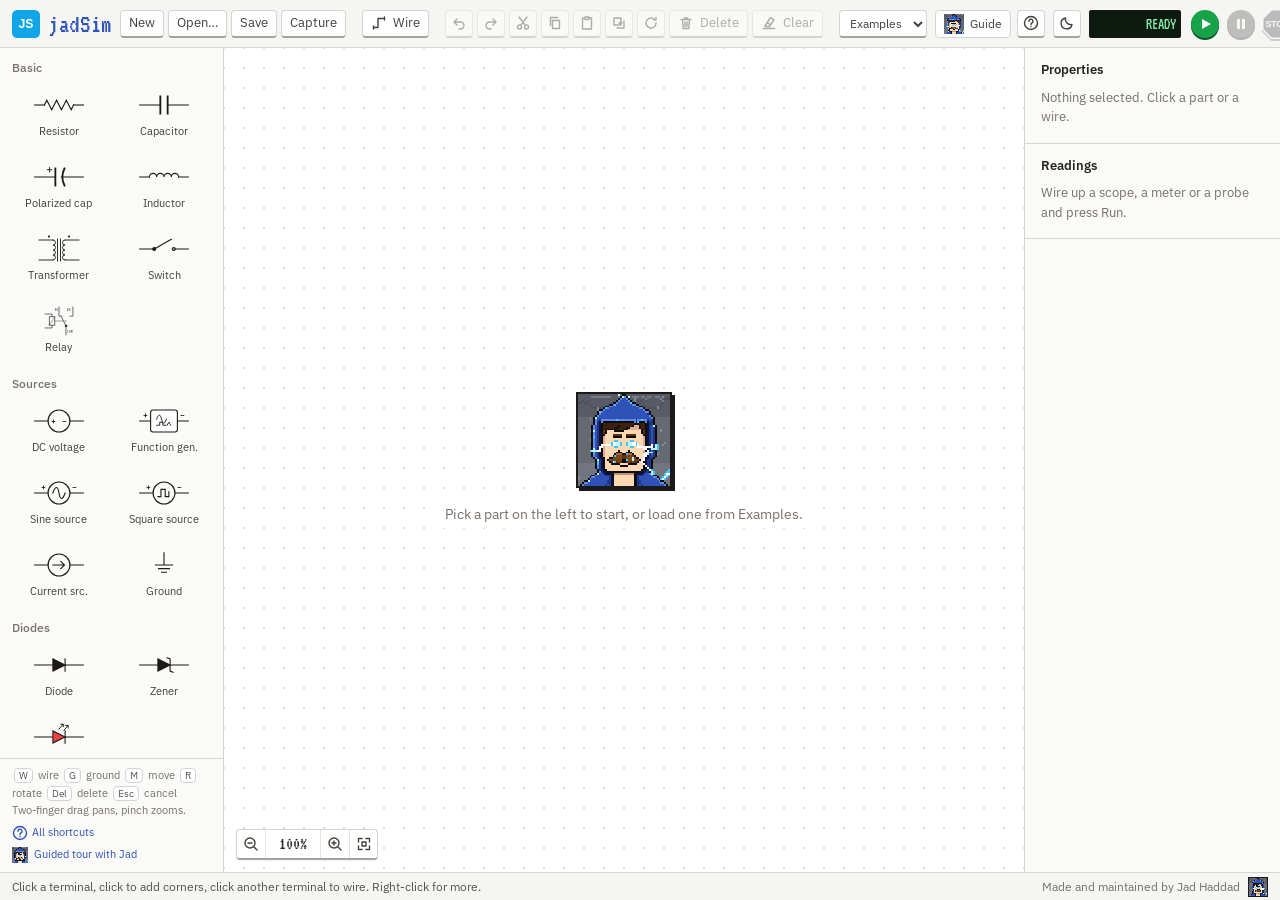
==== jadsim/index.html @ 9170383c "jadSim: guided tour, thumbs-up favicon, mobile splash, scope full screen Co-Authored-By: Claude Opus" ====
<!doctype html>
<html lang="en">
  <head>
    <meta charset="UTF-8" />
    <link rel="icon" type="image/png" href="./favicon.png" />
    <link rel="apple-touch-icon" href="./apple-touch-icon.png" />
    <meta name="viewport" content="width=device-width, initial-scale=1.0" />
    <title>jadSim · made by Jad Haddad</title>
    <meta name="description" content="jadSim: a circuit simulator in the browser, made by Jad Haddad." />
    <meta property="og:type" content="website" />
    <meta property="og:site_name" content="Jad Haddad" />
    <meta property="og:title" content="jadSim · the free online circuit simulator" />
    <meta property="og:description" content="A circuit simulator that runs in your browser, made by Jad Haddad." />
    <meta property="og:url" content="https://www.jad-haddad.com/jadsim/" />
    <meta property="og:image" content="https://www.jad-haddad.com/jadsim/og-image.png?v=1" />
    <meta property="og:image:secure_url" content="https://www.jad-haddad.com/jadsim/og-image.png?v=1" />
    <meta property="og:image:type" content="image/png" />
    <meta property="og:image:width" content="1200" />
    <meta property="og:image:height" content="630" />
    <meta property="og:image:alt" content="jadSim, the free online circuit simulator, made by Jad Haddad" />
    <meta name="twitter:card" content="summary_large_image" />
    <meta name="twitter:title" content="jadSim · the free online circuit simulator" />
    <meta name="twitter:description" content="A circuit simulator that runs in your browser, made by Jad Haddad." />
    <meta name="twitter:image" content="https://www.jad-haddad.com/jadsim/og-image.png?v=1" />
    <script>
      // Apply the saved (or system) theme before the first paint, so dark mode never flashes white.
      try {
        var saved = localStorage.getItem('jadsim-theme');
        var dark = saved ? saved === 'dark' : matchMedia('(prefers-color-scheme: dark)').matches;
        if (dark) document.documentElement.classList.add('dark');
      } catch (e) {}
    </script>
    <script type="module" crossorigin src="./assets/index-CoLLNiUb.js"></script>
    <link rel="stylesheet" crossorigin href="./assets/index-CINN-6KC.css">
  </head>
  <body>
    <div id="root"></div>
  </body>
</html>
---- jadsim/assets/index-CINN-6KC.css ----
@font-face{font-family:IBM Plex Sans;font-style:normal;font-display:swap;font-weight:400;src:url(./ibm-plex-sans-cyrillic-ext-400-normal-g30qAdWV.woff2) format("woff2"),url(./ibm-plex-sans-cyrillic-ext-400-normal-Dsrv2Tcn.woff) format("woff");unicode-range:U+0460-052F,U+1C80-1C8A,U+20B4,U+2DE0-2DFF,U+A640-A69F,U+FE2E-FE2F}@font-face{font-family:IBM Plex Sans;font-style:normal;font-display:swap;font-weight:400;src:url(./ibm-plex-sans-cyrillic-400-normal-DZqxrq2p.woff2) format("woff2"),url(./ibm-plex-sans-cyrillic-400-normal-BTotfTJu.woff) format("woff");unicode-range:U+0301,U+0400-045F,U+0490-0491,U+04B0-04B1,U+2116}@font-face{font-family:IBM Plex Sans;font-style:normal;font-display:swap;font-weight:400;src:url(./ibm-plex-sans-greek-400-normal-_efipK4i.woff2) format("woff2"),url(./ibm-plex-sans-greek-400-normal-D9ESIMu3.woff) format("woff");unicode-range:U+0370-0377,U+037A-037F,U+0384-038A,U+038C,U+038E-03A1,U+03A3-03FF}@font-face{font-family:IBM Plex Sans;font-style:normal;font-display:swap;font-weight:400;src:url(./ibm-plex-sans-vietnamese-400-normal-DG4YqDda.woff2) format("woff2"),url(./ibm-plex-sans-vietnamese-400-normal-fK1oJ5dG.woff) format("woff");unicode-range:U+0102-0103,U+0110-0111,U+0128-0129,U+0168-0169,U+01A0-01A1,U+01AF-01B0,U+0300-0301,U+0303-0304,U+0308-0309,U+0323,U+0329,U+1EA0-1EF9,U+20AB}@font-face{font-family:IBM Plex Sans;font-style:normal;font-display:swap;font-weight:400;src:url(./ibm-plex-sans-latin-ext-400-normal-C5H60-Va.woff2) format("woff2"),url(./ibm-plex-sans-latin-ext-400-normal-RBey6euL.woff) format("woff");unicode-range:U+0100-02BA,U+02BD-02C5,U+02C7-02CC,U+02CE-02D7,U+02DD-02FF,U+0304,U+0308,U+0329,U+1D00-1DBF,U+1E00-1E9F,U+1EF2-1EFF,U+2020,U+20A0-20AB,U+20AD-20C0,U+2113,U+2C60-2C7F,U+A720-A7FF}@font-face{font-family:IBM Plex Sans;font-style:normal;font-display:swap;font-weight:400;src:url(./ibm-plex-sans-latin-400-normal-CDDApCn2.woff2) format("woff2"),url(./ibm-plex-sans-latin-400-normal-CYLoc0-x.woff) format("woff");unicode-range:U+0000-00FF,U+0131,U+0152-0153,U+02BB-02BC,U+02C6,U+02DA,U+02DC,U+0304,U+0308,U+0329,U+2000-206F,U+20AC,U+2122,U+2191,U+2193,U+2212,U+2215,U+FEFF,U+FFFD}@font-face{font-family:IBM Plex Sans;font-style:normal;font-display:swap;font-weight:500;src:url(./ibm-plex-sans-cyrillic-ext-500-normal-Cs5J6C77.woff2) format("woff2"),url(./ibm-plex-sans-cyrillic-ext-500-normal-DB5PtV2g.woff) format("woff");unicode-range:U+0460-052F,U+1C80-1C8A,U+20B4,U+2DE0-2DFF,U+A640-A69F,U+FE2E-FE2F}@font-face{font-family:IBM Plex Sans;font-style:normal;font-display:swap;font-weight:500;src:url(./ibm-plex-sans-cyrillic-500-normal-CocWQlwt.woff2) format("woff2"),url(./ibm-plex-sans-cyrillic-500-normal-ByOcLdNv.woff) format("woff");unicode-range:U+0301,U+0400-045F,U+0490-0491,U+04B0-04B1,U+2116}@font-face{font-family:IBM Plex Sans;font-style:normal;font-display:swap;font-weight:500;src:url(./ibm-plex-sans-greek-500-normal-JMMifIXV.woff2) format("woff2"),url(./ibm-plex-sans-greek-500-normal-CuWXN6rf.woff) format("woff");unicode-range:U+0370-0377,U+037A-037F,U+0384-038A,U+038C,U+038E-03A1,U+03A3-03FF}@font-face{font-family:IBM Plex Sans;font-style:normal;font-display:swap;font-weight:500;src:url(./ibm-plex-sans-vietnamese-500-normal-e4dixQRQ.woff2) format("woff2"),url(./ibm-plex-sans-vietnamese-500-normal-BEb3_waV.woff) format("woff");unicode-range:U+0102-0103,U+0110-0111,U+0128-0129,U+0168-0169,U+01A0-01A1,U+01AF-01B0,U+0300-0301,U+0303-0304,U+0308-0309,U+0323,U+0329,U+1EA0-1EF9,U+20AB}@font-face{font-family:IBM Plex Sans;font-style:normal;font-display:swap;font-weight:500;src:url(./ibm-plex-sans-latin-ext-500-normal-DakdToA3.woff2) format("woff2"),url(./ibm-plex-sans-latin-ext-500-normal-D0aIdm-b.woff) format("woff");unicode-range:U+0100-02BA,U+02BD-02C5,U+02C7-02CC,U+02CE-02D7,U+02DD-02FF,U+0304,U+0308,U+0329,U+1D00-1DBF,U+1E00-1E9F,U+1EF2-1EFF,U+2020,U+20A0-20AB,U+20AD-20C0,U+2113,U+2C60-2C7F,U+A720-A7FF}@font-face{font-family:IBM Plex Sans;font-style:normal;font-display:swap;font-weight:500;src:url(./ibm-plex-sans-latin-500-normal-6ng42L7E.woff2) format("woff2"),url(./ibm-plex-sans-latin-500-normal-BgVn5rGT.woff) format("woff");unicode-range:U+0000-00FF,U+0131,U+0152-0153,U+02BB-02BC,U+02C6,U+02DA,U+02DC,U+0304,U+0308,U+0329,U+2000-206F,U+20AC,U+2122,U+2191,U+2193,U+2212,U+2215,U+FEFF,U+FFFD}@font-face{font-family:IBM Plex Sans;font-style:normal;font-display:swap;font-weight:600;src:url(./ibm-plex-sans-cyrillic-ext-600-normal-DUMzJB7m.woff2) format("woff2"),url(./ibm-plex-sans-cyrillic-ext-600-normal-Bz0x94Yp.woff) format("woff");unicode-range:U+0460-052F,U+1C80-1C8A,U+20B4,U+2DE0-2DFF,U+A640-A69F,U+FE2E-FE2F}@font-face{font-family:IBM Plex Sans;font-style:normal;font-display:swap;font-weight:600;src:url(./ibm-plex-sans-cyrillic-600-normal-71GNu3SW.woff2) format("woff2"),url(./ibm-plex-sans-cyrillic-600-normal-BGq0mW3O.woff) format("woff");unicode-range:U+0301,U+0400-045F,U+0490-0491,U+04B0-04B1,U+2116}@font-face{font-family:IBM Plex Sans;font-style:normal;font-display:swap;font-weight:600;src:url(./ibm-plex-sans-greek-600-normal-DzTrcv_p.woff2) format("woff2"),url(./ibm-plex-sans-greek-600-normal-D-CqTdkO.woff) format("woff");unicode-range:U+0370-0377,U+037A-037F,U+0384-038A,U+038C,U+038E-03A1,U+03A3-03FF}@font-face{font-family:IBM Plex Sans;font-style:normal;font-display:swap;font-weight:600;src:url(./ibm-plex-sans-vietnamese-600-normal-DpPYBSTl.woff2) format("woff2"),url(./ibm-plex-sans-vietnamese-600-normal-DgdngZtN.woff) format("woff");unicode-range:U+0102-0103,U+0110-0111,U+0128-0129,U+0168-0169,U+01A0-01A1,U+01AF-01B0,U+0300-0301,U+0303-0304,U+0308-0309,U+0323,U+0329,U+1EA0-1EF9,U+20AB}@font-face{font-family:IBM Plex Sans;font-style:normal;font-display:swap;font-weight:600;src:url(./ibm-plex-sans-latin-ext-600-normal-DOrvGEcy.woff2) format("woff2"),url(./ibm-plex-sans-latin-ext-600-normal-DIrixKbi.woff) format("woff");unicode-range:U+0100-02BA,U+02BD-02C5,U+02C7-02CC,U+02CE-02D7,U+02DD-02FF,U+0304,U+0308,U+0329,U+1D00-1DBF,U+1E00-1E9F,U+1EF2-1EFF,U+2020,U+20A0-20AB,U+20AD-20C0,U+2113,U+2C60-2C7F,U+A720-A7FF}@font-face{font-family:IBM Plex Sans;font-style:normal;font-display:swap;font-weight:600;src:url(./ibm-plex-sans-latin-600-normal-CuJfVYMP.woff2) format("woff2"),url(./ibm-plex-sans-latin-600-normal-Cu4Hd6ag.woff) format("woff");unicode-range:U+0000-00FF,U+0131,U+0152-0153,U+02BB-02BC,U+02C6,U+02DA,U+02DC,U+0304,U+0308,U+0329,U+2000-206F,U+20AC,U+2122,U+2191,U+2193,U+2212,U+2215,U+FEFF,U+FFFD}@font-face{font-family:Share Tech Mono;font-style:normal;font-display:swap;font-weight:400;src:url(./share-tech-mono-latin-400-normal-CCqdbj5z.woff2) format("woff2"),url(./share-tech-mono-latin-400-normal-15MgdvEM.woff) format("woff");unicode-range:U+0000-00FF,U+0131,U+0152-0153,U+02BB-02BC,U+02C6,U+02DA,U+02DC,U+0304,U+0308,U+0329,U+2000-206F,U+20AC,U+2122,U+2191,U+2193,U+2212,U+2215,U+FEFF,U+FFFD}@font-face{font-family:VT323;font-style:normal;font-display:swap;font-weight:400;src:url(./vt323-vietnamese-400-normal-D0VnvwZ9.woff2) format("woff2"),url(./vt323-vietnamese-400-normal-D_5Q7Vcv.woff) format("woff");unicode-range:U+0102-0103,U+0110-0111,U+0128-0129,U+0168-0169,U+01A0-01A1,U+01AF-01B0,U+0300-0301,U+0303-0304,U+0308-0309,U+0323,U+0329,U+1EA0-1EF9,U+20AB}@font-face{font-family:VT323;font-style:normal;font-display:swap;font-weight:400;src:url(./vt323-latin-ext-400-normal-iUdYUaX4.woff2) format("woff2"),url(./vt323-latin-ext-400-normal-DqOq58ri.woff) format("woff");unicode-range:U+0100-02BA,U+02BD-02C5,U+02C7-02CC,U+02CE-02D7,U+02DD-02FF,U+0304,U+0308,U+0329,U+1D00-1DBF,U+1E00-1E9F,U+1EF2-1EFF,U+2020,U+20A0-20AB,U+20AD-20C0,U+2113,U+2C60-2C7F,U+A720-A7FF}@font-face{font-family:VT323;font-style:normal;font-display:swap;font-weight:400;src:url(./vt323-latin-400-normal-wDgJuOC9.woff2) format("woff2"),url(./vt323-latin-400-normal-Dqn9ZSPj.woff) format("woff");unicode-range:U+0000-00FF,U+0131,U+0152-0153,U+02BB-02BC,U+02C6,U+02DA,U+02DC,U+0304,U+0308,U+0329,U+2000-206F,U+20AC,U+2122,U+2191,U+2193,U+2212,U+2215,U+FEFF,U+FFFD}@font-face{font-family:"Press Start 2P";font-style:normal;font-display:swap;font-weight:400;src:url(./press-start-2p-latin-400-normal-_wFEWmAB.woff2) format("woff2"),url(./press-start-2p-latin-400-normal-KLytu4cr.woff) format("woff")}*,:before,:after{--tw-border-spacing-x: 0;--tw-border-spacing-y: 0;--tw-translate-x: 0;--tw-translate-y: 0;--tw-rotate: 0;--tw-skew-x: 0;--tw-skew-y: 0;--tw-scale-x: 1;--tw-scale-y: 1;--tw-pan-x: ;--tw-pan-y: ;--tw-pinch-zoom: ;--tw-scroll-snap-strictness: proximity;--tw-gradient-from-position: ;--tw-gradient-via-position: ;--tw-gradient-to-position: ;--tw-ordinal: ;--tw-slashed-zero: ;--tw-numeric-figure: ;--tw-numeric-spacing: ;--tw-numeric-fraction: ;--tw-ring-inset: ;--tw-ring-offset-width: 0px;--tw-ring-offset-color: #fff;--tw-ring-color: rgb(59 130 246 / .5);--tw-ring-offset-shadow: 0 0 #0000;--tw-ring-shadow: 0 0 #0000;--tw-shadow: 0 0 #0000;--tw-shadow-colored: 0 0 #0000;--tw-blur: ;--tw-brightness: ;--tw-contrast: ;--tw-grayscale: ;--tw-hue-rotate: ;--tw-invert: ;--tw-saturate: ;--tw-sepia: ;--tw-drop-shadow: ;--tw-backdrop-blur: ;--tw-backdrop-brightness: ;--tw-backdrop-contrast: ;--tw-backdrop-grayscale: ;--tw-backdrop-hue-rotate: ;--tw-backdrop-invert: ;--tw-backdrop-opacity: ;--tw-backdrop-saturate: ;--tw-backdrop-sepia: ;--tw-contain-size: ;--tw-contain-layout: ;--tw-contain-paint: ;--tw-contain-style: }::backdrop{--tw-border-spacing-x: 0;--tw-border-spacing-y: 0;--tw-translate-x: 0;--tw-translate-y: 0;--tw-rotate: 0;--tw-skew-x: 0;--tw-skew-y: 0;--tw-scale-x: 1;--tw-scale-y: 1;--tw-pan-x: ;--tw-pan-y: ;--tw-pinch-zoom: ;--tw-scroll-snap-strictness: proximity;--tw-gradient-from-position: ;--tw-gradient-via-position: ;--tw-gradient-to-position: ;--tw-ordinal: ;--tw-slashed-zero: ;--tw-numeric-figure: ;--tw-numeric-spacing: ;--tw-numeric-fraction: ;--tw-ring-inset: ;--tw-ring-offset-width: 0px;--tw-ring-offset-color: #fff;--tw-ring-color: rgb(59 130 246 / .5);--tw-ring-offset-shadow: 0 0 #0000;--tw-ring-shadow: 0 0 #0000;--tw-shadow: 0 0 #0000;--tw-shadow-colored: 0 0 #0000;--tw-blur: ;--tw-brightness: ;--tw-contrast: ;--tw-grayscale: ;--tw-hue-rotate: ;--tw-invert: ;--tw-saturate: ;--tw-sepia: ;--tw-drop-shadow: ;--tw-backdrop-blur: ;--tw-backdrop-brightness: ;--tw-backdrop-contrast: ;--tw-backdrop-grayscale: ;--tw-backdrop-hue-rotate: ;--tw-backdrop-invert: ;--tw-backdrop-opacity: ;--tw-backdrop-saturate: ;--tw-backdrop-sepia: ;--tw-contain-size: ;--tw-contain-layout: ;--tw-contain-paint: ;--tw-contain-style: }*,:before,:after{box-sizing:border-box;border-width:0;border-style:solid;border-color:#e5e7eb}:before,:after{--tw-content: ""}html,:host{line-height:1.5;-webkit-text-size-adjust:100%;-moz-tab-size:4;-o-tab-size:4;tab-size:4;font-family:IBM Plex Sans,ui-sans-serif,system-ui,sans-serif;font-feature-settings:normal;font-variation-settings:normal;-webkit-tap-highlight-color:transparent}body{margin:0;line-height:inherit}hr{height:0;color:inherit;border-top-width:1px}abbr:where([title]){-webkit-text-decoration:underline dotted;text-decoration:underline dotted}h1,h2,h3,h4,h5,h6{font-size:inherit;font-weight:inherit}a{color:inherit;text-decoration:inherit}b,strong{font-weight:bolder}code,kbd,samp,pre{font-family:Share Tech Mono,ui-monospace,SFMono-Regular,Menlo,monospace;font-feature-settings:normal;font-variation-settings:normal;font-size:1em}small{font-size:80%}sub,sup{font-size:75%;line-height:0;position:relative;vertical-align:baseline}sub{bottom:-.25em}sup{top:-.5em}table{text-indent:0;border-color:inherit;border-collapse:collapse}button,input,optgroup,select,textarea{font-family:inherit;font-feature-settings:inherit;font-variation-settings:inherit;font-size:100%;font-weight:inherit;line-height:inherit;letter-spacing:inherit;color:inherit;margin:0;padding:0}button,select{text-transform:none}button,input:where([type=button]),input:where([type=reset]),input:where([type=submit]){-webkit-appearance:button;background-color:transparent;background-image:none}:-moz-focusring{outline:auto}:-moz-ui-invalid{box-shadow:none}progress{vertical-align:baseline}::-webkit-inner-spin-button,::-webkit-outer-spin-button{height:auto}[type=search]{-webkit-appearance:textfield;outline-offset:-2px}::-webkit-search-decoration{-webkit-appearance:none}::-webkit-file-upload-button{-webkit-appearance:button;font:inherit}summary{display:list-item}blockquote,dl,dd,h1,h2,h3,h4,h5,h6,hr,figure,p,pre{margin:0}fieldset{margin:0;padding:0}legend{padding:0}ol,ul,menu{list-style:none;margin:0;padding:0}dialog{padding:0}textarea{resize:vertical}input::-moz-placeholder,textarea::-moz-placeholder{opacity:1;color:#9ca3af}input::placeholder,textarea::placeholder{opacity:1;color:#9ca3af}button,[role=button]{cursor:pointer}:disabled{cursor:default}img,svg,video,canvas,audio,iframe,embed,object{display:block;vertical-align:middle}img,video{max-width:100%;height:auto}[hidden]:where(:not([hidden=until-found])){display:none}.pointer-events-none{pointer-events:none}.pointer-events-auto{pointer-events:auto}.visible{visibility:visible}.fixed{position:fixed}.absolute{position:absolute}.relative{position:relative}.inset-0{top:0;right:0;bottom:0;left:0}.inset-\[-4\%\]{top:-4%;right:-4%;bottom:-4%;left:-4%}.-bottom-6{bottom:-1.5rem}.-right-6{right:-1.5rem}.bottom-3{bottom:.75rem}.left-1\/2{left:50%}.left-3{left:.75rem}.top-3{top:.75rem}.z-10{z-index:10}.z-20{z-index:20}.z-30{z-index:30}.z-40{z-index:40}.z-50{z-index:50}.z-\[60\]{z-index:60}.-mx-6{margin-left:-1.5rem;margin-right:-1.5rem}.mx-0\.5{margin-left:.125rem;margin-right:.125rem}.mx-auto{margin-left:auto;margin-right:auto}.my-1{margin-top:.25rem;margin-bottom:.25rem}.mb-1{margin-bottom:.25rem}.mb-2{margin-bottom:.5rem}.mb-3{margin-bottom:.75rem}.ml-0\.5{margin-left:.125rem}.ml-auto{margin-left:auto}.mr-1{margin-right:.25rem}.mr-1\.5{margin-right:.375rem}.mr-6{margin-right:1.5rem}.mt-1{margin-top:.25rem}.mt-10{margin-top:2.5rem}.mt-2{margin-top:.5rem}.mt-3{margin-top:.75rem}.mt-4{margin-top:1rem}.mt-5{margin-top:1.25rem}.mt-6{margin-top:1.5rem}.mt-8{margin-top:2rem}.mt-auto{margin-top:auto}.block{display:block}.inline-block{display:inline-block}.flex{display:flex}.\!table{display:table!important}.table{display:table}.grid{display:grid}.\!contents{display:contents!important}.contents{display:contents}.hidden{display:none}.h-1{height:.25rem}.h-10{height:2.5rem}.h-12{height:3rem}.h-14{height:3.5rem}.h-2{height:.5rem}.h-24{height:6rem}.h-28{height:7rem}.h-3{height:.75rem}.h-4{height:1rem}.h-40{height:10rem}.h-48{height:12rem}.h-5{height:1.25rem}.h-6{height:1.5rem}.h-7{height:1.75rem}.h-8{height:2rem}.h-\[108\%\]{height:108%}.h-\[150px\]{height:150px}.h-\[68px\]{height:68px}.h-\[clamp\(3rem\,15vw\,76px\)\]{height:clamp(3rem,15vw,76px)}.h-full{height:100%}.h-screen{height:100vh}.max-h-full{max-height:100%}.min-h-0{min-height:0px}.w-10{width:2.5rem}.w-14{width:3.5rem}.w-16{width:4rem}.w-2{width:.5rem}.w-20{width:5rem}.w-24{width:6rem}.w-28{width:7rem}.w-3{width:.75rem}.w-36{width:9rem}.w-4{width:1rem}.w-40{width:10rem}.w-48{width:12rem}.w-5{width:1.25rem}.w-56{width:14rem}.w-64{width:16rem}.w-7{width:1.75rem}.w-72{width:18rem}.w-8{width:2rem}.w-\[108\%\]{width:108%}.w-\[21rem\]{width:21rem}.w-\[240px\]{width:240px}.w-\[88px\]{width:88px}.w-\[92px\]{width:92px}.w-\[clamp\(3rem\,15vw\,76px\)\]{width:clamp(3rem,15vw,76px)}.w-full{width:100%}.w-px{width:1px}.min-w-0{min-width:0px}.min-w-\[184px\]{min-width:184px}.max-w-2xl{max-width:42rem}.max-w-\[34rem\]{max-width:34rem}.max-w-lg{max-width:32rem}.max-w-xs{max-width:20rem}.flex-1{flex:1 1 0%}.shrink-0{flex-shrink:0}.-translate-x-1\/2{--tw-translate-x: -50%;transform:translate(var(--tw-translate-x),var(--tw-translate-y)) rotate(var(--tw-rotate)) skew(var(--tw-skew-x)) skewY(var(--tw-skew-y)) scaleX(var(--tw-scale-x)) scaleY(var(--tw-scale-y))}.transform{transform:translate(var(--tw-translate-x),var(--tw-translate-y)) rotate(var(--tw-rotate)) skew(var(--tw-skew-x)) skewY(var(--tw-skew-y)) scaleX(var(--tw-scale-x)) scaleY(var(--tw-scale-y))}.cursor-copy{cursor:copy}.cursor-crosshair{cursor:crosshair}.cursor-default{cursor:default}.cursor-grab{cursor:grab}.cursor-grabbing{cursor:grabbing}.cursor-move{cursor:move}.cursor-pointer{cursor:pointer}.touch-none{touch-action:none}.select-none{-webkit-user-select:none;-moz-user-select:none;user-select:none}.resize{resize:both}.grid-cols-2{grid-template-columns:repeat(2,minmax(0,1fr))}.flex-col{flex-direction:column}.flex-wrap{flex-wrap:wrap}.items-start{align-items:flex-start}.items-center{align-items:center}.items-baseline{align-items:baseline}.items-stretch{align-items:stretch}.justify-end{justify-content:flex-end}.justify-center{justify-content:center}.justify-between{justify-content:space-between}.gap-1{gap:.25rem}.gap-1\.5{gap:.375rem}.gap-2{gap:.5rem}.gap-3{gap:.75rem}.gap-5{gap:1.25rem}.gap-6{gap:1.5rem}.gap-x-2{-moz-column-gap:.5rem;column-gap:.5rem}.gap-x-3{-moz-column-gap:.75rem;column-gap:.75rem}.gap-x-4{-moz-column-gap:1rem;column-gap:1rem}.gap-x-6{-moz-column-gap:1.5rem;column-gap:1.5rem}.gap-y-1{row-gap:.25rem}.gap-y-2{row-gap:.5rem}.gap-y-4{row-gap:1rem}.space-y-0\.5>:not([hidden])~:not([hidden]){--tw-space-y-reverse: 0;margin-top:calc(.125rem * calc(1 - var(--tw-space-y-reverse)));margin-bottom:calc(.125rem * var(--tw-space-y-reverse))}.space-y-1>:not([hidden])~:not([hidden]){--tw-space-y-reverse: 0;margin-top:calc(.25rem * calc(1 - var(--tw-space-y-reverse)));margin-bottom:calc(.25rem * var(--tw-space-y-reverse))}.space-y-1\.5>:not([hidden])~:not([hidden]){--tw-space-y-reverse: 0;margin-top:calc(.375rem * calc(1 - var(--tw-space-y-reverse)));margin-bottom:calc(.375rem * var(--tw-space-y-reverse))}.space-y-3>:not([hidden])~:not([hidden]){--tw-space-y-reverse: 0;margin-top:calc(.75rem * calc(1 - var(--tw-space-y-reverse)));margin-bottom:calc(.75rem * var(--tw-space-y-reverse))}.overflow-auto{overflow:auto}.overflow-hidden{overflow:hidden}.overflow-visible{overflow:visible}.overflow-y-auto{overflow-y:auto}.truncate{overflow:hidden;text-overflow:ellipsis;white-space:nowrap}.whitespace-nowrap{white-space:nowrap}.rounded{border-radius:.25rem}.rounded-2xl{border-radius:1rem}.rounded-full{border-radius:9999px}.rounded-lg{border-radius:.5rem}.rounded-sm{border-radius:.125rem}.rounded-xl{border-radius:.75rem}.rounded-t-lg{border-top-left-radius:.5rem;border-top-right-radius:.5rem}.border{border-width:1px}.border-2{border-width:2px}.border-4{border-width:4px}.border-x{border-left-width:1px;border-right-width:1px}.border-b{border-bottom-width:1px}.border-b-\[2px\]{border-bottom-width:2px}.border-l{border-left-width:1px}.border-r{border-right-width:1px}.border-r-4{border-right-width:4px}.border-t{border-top-width:1px}.\!border-hood{--tw-border-opacity: 1 !important;border-color:rgb(47 82 184 / var(--tw-border-opacity, 1))!important}.border-\[\#0b1022\]{--tw-border-opacity: 1;border-color:rgb(11 16 34 / var(--tw-border-opacity, 1))}.border-black{--tw-border-opacity: 1;border-color:rgb(0 0 0 / var(--tw-border-opacity, 1))}.border-emerald-500{--tw-border-opacity: 1;border-color:rgb(16 185 129 / var(--tw-border-opacity, 1))}.border-hood{--tw-border-opacity: 1;border-color:rgb(47 82 184 / var(--tw-border-opacity, 1))}.border-red-200{--tw-border-opacity: 1;border-color:rgb(254 202 202 / var(--tw-border-opacity, 1))}.border-red-300{--tw-border-opacity: 1;border-color:rgb(252 165 165 / var(--tw-border-opacity, 1))}.border-red-400{--tw-border-opacity: 1;border-color:rgb(248 113 113 / var(--tw-border-opacity, 1))}.border-sky-900{--tw-border-opacity: 1;border-color:rgb(12 74 110 / var(--tw-border-opacity, 1))}.border-stone-200{--tw-border-opacity: 1;border-color:rgb(231 229 228 / var(--tw-border-opacity, 1))}.border-stone-300{--tw-border-opacity: 1;border-color:rgb(214 211 209 / var(--tw-border-opacity, 1))}.border-stone-600{--tw-border-opacity: 1;border-color:rgb(87 83 78 / var(--tw-border-opacity, 1))}.border-stone-700{--tw-border-opacity: 1;border-color:rgb(68 64 60 / var(--tw-border-opacity, 1))}.border-stone-900{--tw-border-opacity: 1;border-color:rgb(28 25 23 / var(--tw-border-opacity, 1))}.border-transparent{border-color:transparent}.border-yellow-300{--tw-border-opacity: 1;border-color:rgb(253 224 71 / var(--tw-border-opacity, 1))}.border-b-red-400{--tw-border-opacity: 1;border-bottom-color:rgb(248 113 113 / var(--tw-border-opacity, 1))}.border-b-stone-400{--tw-border-opacity: 1;border-bottom-color:rgb(168 162 158 / var(--tw-border-opacity, 1))}.\!bg-hood{--tw-bg-opacity: 1 !important;background-color:rgb(47 82 184 / var(--tw-bg-opacity, 1))!important}.bg-\[\#060914\]{--tw-bg-opacity: 1;background-color:rgb(6 9 20 / var(--tw-bg-opacity, 1))}.bg-\[\#0b1022\]{--tw-bg-opacity: 1;background-color:rgb(11 16 34 / var(--tw-bg-opacity, 1))}.bg-\[\#0b1510\]{--tw-bg-opacity: 1;background-color:rgb(11 21 16 / var(--tw-bg-opacity, 1))}.bg-\[\#0d1a10\]{--tw-bg-opacity: 1;background-color:rgb(13 26 16 / var(--tw-bg-opacity, 1))}.bg-\[\#c9d6b4\]{--tw-bg-opacity: 1;background-color:rgb(201 214 180 / var(--tw-bg-opacity, 1))}.bg-\[\#fdfbf6\]{--tw-bg-opacity: 1;background-color:rgb(253 251 246 / var(--tw-bg-opacity, 1))}.bg-amber-500{--tw-bg-opacity: 1;background-color:rgb(245 158 11 / var(--tw-bg-opacity, 1))}.bg-black\/30{background-color:#0000004d}.bg-emerald-600\/20{background-color:#05966933}.bg-green-600{--tw-bg-opacity: 1;background-color:rgb(22 163 74 / var(--tw-bg-opacity, 1))}.bg-hood-light{--tw-bg-opacity: 1;background-color:rgb(238 242 252 / var(--tw-bg-opacity, 1))}.bg-red-50{--tw-bg-opacity: 1;background-color:rgb(254 242 242 / var(--tw-bg-opacity, 1))}.bg-red-500{--tw-bg-opacity: 1;background-color:rgb(239 68 68 / var(--tw-bg-opacity, 1))}.bg-red-500\/20{background-color:#ef444433}.bg-sky-400{--tw-bg-opacity: 1;background-color:rgb(56 189 248 / var(--tw-bg-opacity, 1))}.bg-sky-600{--tw-bg-opacity: 1;background-color:rgb(2 132 199 / var(--tw-bg-opacity, 1))}.bg-stone-100{--tw-bg-opacity: 1;background-color:rgb(245 245 244 / var(--tw-bg-opacity, 1))}.bg-stone-200{--tw-bg-opacity: 1;background-color:rgb(231 229 228 / var(--tw-bg-opacity, 1))}.bg-stone-300{--tw-bg-opacity: 1;background-color:rgb(214 211 209 / var(--tw-bg-opacity, 1))}.bg-stone-50{--tw-bg-opacity: 1;background-color:rgb(250 250 249 / var(--tw-bg-opacity, 1))}.bg-stone-600{--tw-bg-opacity: 1;background-color:rgb(87 83 78 / var(--tw-bg-opacity, 1))}.bg-stone-700{--tw-bg-opacity: 1;background-color:rgb(68 64 60 / var(--tw-bg-opacity, 1))}.bg-stone-800{--tw-bg-opacity: 1;background-color:rgb(41 37 36 / var(--tw-bg-opacity, 1))}.bg-stone-800\/95{background-color:#292524f2}.bg-stone-900{--tw-bg-opacity: 1;background-color:rgb(28 25 23 / var(--tw-bg-opacity, 1))}.bg-stone-950\/60{background-color:#0c0a0999}.bg-white{--tw-bg-opacity: 1;background-color:rgb(255 255 255 / var(--tw-bg-opacity, 1))}.bg-white\/90{background-color:#ffffffe6}.bg-yellow-300{--tw-bg-opacity: 1;background-color:rgb(253 224 71 / var(--tw-bg-opacity, 1))}.bg-gradient-to-r{background-image:linear-gradient(to right,var(--tw-gradient-stops))}.from-hood{--tw-gradient-from: #2f52b8 var(--tw-gradient-from-position);--tw-gradient-to: rgb(47 82 184 / 0) var(--tw-gradient-to-position);--tw-gradient-stops: var(--tw-gradient-from), var(--tw-gradient-to)}.via-sky-400{--tw-gradient-to: rgb(56 189 248 / 0) var(--tw-gradient-to-position);--tw-gradient-stops: var(--tw-gradient-from), #38bdf8 var(--tw-gradient-via-position), var(--tw-gradient-to)}.to-cyan-200{--tw-gradient-to: #a5f3fc var(--tw-gradient-to-position)}.object-cover{-o-object-fit:cover;object-fit:cover}.p-2{padding:.5rem}.p-3{padding:.75rem}.p-4{padding:1rem}.p-5{padding:1.25rem}.px-0{padding-left:0;padding-right:0}.px-1{padding-left:.25rem;padding-right:.25rem}.px-1\.5{padding-left:.375rem;padding-right:.375rem}.px-2{padding-left:.5rem;padding-right:.5rem}.px-2\.5{padding-left:.625rem;padding-right:.625rem}.px-3{padding-left:.75rem;padding-right:.75rem}.px-4{padding-left:1rem;padding-right:1rem}.px-6{padding-left:1.5rem;padding-right:1.5rem}.px-8{padding-left:2rem;padding-right:2rem}.py-0\.5{padding-top:.125rem;padding-bottom:.125rem}.py-1{padding-top:.25rem;padding-bottom:.25rem}.py-1\.5{padding-top:.375rem;padding-bottom:.375rem}.py-2{padding-top:.5rem;padding-bottom:.5rem}.pb-1{padding-bottom:.25rem}.pb-2{padding-bottom:.5rem}.pb-3{padding-bottom:.75rem}.pb-4{padding-bottom:1rem}.pl-4{padding-left:1rem}.pr-12{padding-right:3rem}.pt-3{padding-top:.75rem}.pt-4{padding-top:1rem}.text-left{text-align:left}.text-center{text-align:center}.text-right{text-align:right}.font-lcd{font-family:VT323,ui-monospace,monospace}.font-mono{font-family:Share Tech Mono,ui-monospace,SFMono-Regular,Menlo,monospace}.font-pixel{font-family:"Press Start 2P",VT323,monospace}.font-sans{font-family:IBM Plex Sans,ui-sans-serif,system-ui,sans-serif}.text-3xl{font-size:1.875rem;line-height:2.25rem}.text-4xl{font-size:2.25rem;line-height:2.5rem}.text-5xl{font-size:3rem;line-height:1}.text-7xl{font-size:4.5rem;line-height:1}.text-\[10px\]{font-size:10px}.text-\[11px\]{font-size:11px}.text-\[12px\]{font-size:12px}.text-\[13px\]{font-size:13px}.text-\[15px\]{font-size:15px}.text-\[17px\]{font-size:17px}.text-\[26px\]{font-size:26px}.text-\[clamp\(1\.6rem\,9vw\,4rem\)\]{font-size:clamp(1.6rem,9vw,4rem)}.text-\[clamp\(8px\,2\.4vw\,13px\)\]{font-size:clamp(8px,2.4vw,13px)}.text-base{font-size:1rem;line-height:1.5rem}.text-lg{font-size:1.125rem;line-height:1.75rem}.text-sm{font-size:.875rem;line-height:1.25rem}.text-xl{font-size:1.25rem;line-height:1.75rem}.text-xs{font-size:.75rem;line-height:1rem}.font-medium{font-weight:500}.font-normal{font-weight:400}.font-semibold{font-weight:600}.uppercase{text-transform:uppercase}.italic{font-style:italic}.tabular-nums{--tw-numeric-spacing: tabular-nums;font-variant-numeric:var(--tw-ordinal) var(--tw-slashed-zero) var(--tw-numeric-figure) var(--tw-numeric-spacing) var(--tw-numeric-fraction)}.leading-4{line-height:1rem}.leading-5{line-height:1.25rem}.leading-none{line-height:1}.leading-relaxed{line-height:1.625}.leading-snug{line-height:1.375}.leading-tight{line-height:1.25}.tracking-wide{letter-spacing:.025em}.\!text-white{--tw-text-opacity: 1 !important;color:rgb(255 255 255 / var(--tw-text-opacity, 1))!important}.text-\[\#86efac\]{--tw-text-opacity: 1;color:rgb(134 239 172 / var(--tw-text-opacity, 1))}.text-amber-300{--tw-text-opacity: 1;color:rgb(252 211 77 / var(--tw-text-opacity, 1))}.text-amber-600{--tw-text-opacity: 1;color:rgb(217 119 6 / var(--tw-text-opacity, 1))}.text-emerald-200{--tw-text-opacity: 1;color:rgb(167 243 208 / var(--tw-text-opacity, 1))}.text-hood{--tw-text-opacity: 1;color:rgb(47 82 184 / var(--tw-text-opacity, 1))}.text-red-200{--tw-text-opacity: 1;color:rgb(254 202 202 / var(--tw-text-opacity, 1))}.text-red-300{--tw-text-opacity: 1;color:rgb(252 165 165 / var(--tw-text-opacity, 1))}.text-red-600{--tw-text-opacity: 1;color:rgb(220 38 38 / var(--tw-text-opacity, 1))}.text-red-700{--tw-text-opacity: 1;color:rgb(185 28 28 / var(--tw-text-opacity, 1))}.text-sky-100\/60{color:#e0f2fe99}.text-sky-200{--tw-text-opacity: 1;color:rgb(186 230 253 / var(--tw-text-opacity, 1))}.text-sky-50{--tw-text-opacity: 1;color:rgb(240 249 255 / var(--tw-text-opacity, 1))}.text-stone-100{--tw-text-opacity: 1;color:rgb(245 245 244 / var(--tw-text-opacity, 1))}.text-stone-200{--tw-text-opacity: 1;color:rgb(231 229 228 / var(--tw-text-opacity, 1))}.text-stone-300{--tw-text-opacity: 1;color:rgb(214 211 209 / var(--tw-text-opacity, 1))}.text-stone-400{--tw-text-opacity: 1;color:rgb(168 162 158 / var(--tw-text-opacity, 1))}.text-stone-500{--tw-text-opacity: 1;color:rgb(120 113 108 / var(--tw-text-opacity, 1))}.text-stone-600{--tw-text-opacity: 1;color:rgb(87 83 78 / var(--tw-text-opacity, 1))}.text-stone-700{--tw-text-opacity: 1;color:rgb(68 64 60 / var(--tw-text-opacity, 1))}.text-stone-800{--tw-text-opacity: 1;color:rgb(41 37 36 / var(--tw-text-opacity, 1))}.text-stone-900{--tw-text-opacity: 1;color:rgb(28 25 23 / var(--tw-text-opacity, 1))}.text-stone-950{--tw-text-opacity: 1;color:rgb(12 10 9 / var(--tw-text-opacity, 1))}.text-white{--tw-text-opacity: 1;color:rgb(255 255 255 / var(--tw-text-opacity, 1))}.text-yellow-300{--tw-text-opacity: 1;color:rgb(253 224 71 / var(--tw-text-opacity, 1))}.underline{text-decoration-line:underline}.underline-offset-2{text-underline-offset:2px}.opacity-0{opacity:0}.opacity-100{opacity:1}.opacity-60{opacity:.6}.shadow{--tw-shadow: 0 1px 3px 0 rgb(0 0 0 / .1), 0 1px 2px -1px rgb(0 0 0 / .1);--tw-shadow-colored: 0 1px 3px 0 var(--tw-shadow-color), 0 1px 2px -1px var(--tw-shadow-color);box-shadow:var(--tw-ring-offset-shadow, 0 0 #0000),var(--tw-ring-shadow, 0 0 #0000),var(--tw-shadow)}.shadow-2xl{--tw-shadow: 0 25px 50px -12px rgb(0 0 0 / .25);--tw-shadow-colored: 0 25px 50px -12px var(--tw-shadow-color);box-shadow:var(--tw-ring-offset-shadow, 0 0 #0000),var(--tw-ring-shadow, 0 0 #0000),var(--tw-shadow)}.shadow-\[0_0_12px_\#38bdf8\]{--tw-shadow: 0 0 12px #38bdf8;--tw-shadow-colored: 0 0 12px var(--tw-shadow-color);box-shadow:var(--tw-ring-offset-shadow, 0 0 #0000),var(--tw-ring-shadow, 0 0 #0000),var(--tw-shadow)}.shadow-\[0_2px_0_\#14532d\]{--tw-shadow: 0 2px 0 #14532d;--tw-shadow-colored: 0 2px 0 var(--tw-shadow-color);box-shadow:var(--tw-ring-offset-shadow, 0 0 #0000),var(--tw-ring-shadow, 0 0 #0000),var(--tw-shadow)}.shadow-\[0_2px_0_\#1c1917\]{--tw-shadow: 0 2px 0 #1c1917;--tw-shadow-colored: 0 2px 0 var(--tw-shadow-color);box-shadow:var(--tw-ring-offset-shadow, 0 0 #0000),var(--tw-ring-shadow, 0 0 #0000),var(--tw-shadow)}.shadow-\[2px_2px_0_\#000\]{--tw-shadow: 2px 2px 0 #000;--tw-shadow-colored: 2px 2px 0 var(--tw-shadow-color);box-shadow:var(--tw-ring-offset-shadow, 0 0 #0000),var(--tw-ring-shadow, 0 0 #0000),var(--tw-shadow)}.shadow-\[3px_3px_0_\#000\]{--tw-shadow: 3px 3px 0 #000;--tw-shadow-colored: 3px 3px 0 var(--tw-shadow-color);box-shadow:var(--tw-ring-offset-shadow, 0 0 #0000),var(--tw-ring-shadow, 0 0 #0000),var(--tw-shadow)}.shadow-\[3px_3px_0_\#1c1917\]{--tw-shadow: 3px 3px 0 #1c1917;--tw-shadow-colored: 3px 3px 0 var(--tw-shadow-color);box-shadow:var(--tw-ring-offset-shadow, 0 0 #0000),var(--tw-ring-shadow, 0 0 #0000),var(--tw-shadow)}.shadow-\[3px_3px_0_rgba\(28\,25\,23\,0\.18\)\]{--tw-shadow: 3px 3px 0 rgba(28,25,23,.18);--tw-shadow-colored: 3px 3px 0 var(--tw-shadow-color);box-shadow:var(--tw-ring-offset-shadow, 0 0 #0000),var(--tw-ring-shadow, 0 0 #0000),var(--tw-shadow)}.shadow-\[4px_4px_0_\#000\]{--tw-shadow: 4px 4px 0 #000;--tw-shadow-colored: 4px 4px 0 var(--tw-shadow-color);box-shadow:var(--tw-ring-offset-shadow, 0 0 #0000),var(--tw-ring-shadow, 0 0 #0000),var(--tw-shadow)}.shadow-\[5px_5px_0_\#000\]{--tw-shadow: 5px 5px 0 #000;--tw-shadow-colored: 5px 5px 0 var(--tw-shadow-color);box-shadow:var(--tw-ring-offset-shadow, 0 0 #0000),var(--tw-ring-shadow, 0 0 #0000),var(--tw-shadow)}.shadow-\[6px_6px_0_\#000\]{--tw-shadow: 6px 6px 0 #000;--tw-shadow-colored: 6px 6px 0 var(--tw-shadow-color);box-shadow:var(--tw-ring-offset-shadow, 0 0 #0000),var(--tw-ring-shadow, 0 0 #0000),var(--tw-shadow)}.shadow-\[6px_6px_0_\#1c1917\]{--tw-shadow: 6px 6px 0 #1c1917;--tw-shadow-colored: 6px 6px 0 var(--tw-shadow-color);box-shadow:var(--tw-ring-offset-shadow, 0 0 #0000),var(--tw-ring-shadow, 0 0 #0000),var(--tw-shadow)}.shadow-inner{--tw-shadow: inset 0 2px 4px 0 rgb(0 0 0 / .05);--tw-shadow-colored: inset 0 2px 4px 0 var(--tw-shadow-color);box-shadow:var(--tw-ring-offset-shadow, 0 0 #0000),var(--tw-ring-shadow, 0 0 #0000),var(--tw-shadow)}.shadow-sm{--tw-shadow: 0 1px 2px 0 rgb(0 0 0 / .05);--tw-shadow-colored: 0 1px 2px 0 var(--tw-shadow-color);box-shadow:var(--tw-ring-offset-shadow, 0 0 #0000),var(--tw-ring-shadow, 0 0 #0000),var(--tw-shadow)}.shadow-xl{--tw-shadow: 0 20px 25px -5px rgb(0 0 0 / .1), 0 8px 10px -6px rgb(0 0 0 / .1);--tw-shadow-colored: 0 20px 25px -5px var(--tw-shadow-color), 0 8px 10px -6px var(--tw-shadow-color);box-shadow:var(--tw-ring-offset-shadow, 0 0 #0000),var(--tw-ring-shadow, 0 0 #0000),var(--tw-shadow)}.blur{--tw-blur: blur(8px);filter:var(--tw-blur) var(--tw-brightness) var(--tw-contrast) var(--tw-grayscale) var(--tw-hue-rotate) var(--tw-invert) var(--tw-saturate) var(--tw-sepia) var(--tw-drop-shadow)}.blur-\[3px\]{--tw-blur: blur(3px);filter:var(--tw-blur) var(--tw-brightness) var(--tw-contrast) var(--tw-grayscale) var(--tw-hue-rotate) var(--tw-invert) var(--tw-saturate) var(--tw-sepia) var(--tw-drop-shadow)}.brightness-125{--tw-brightness: brightness(1.25);filter:var(--tw-blur) var(--tw-brightness) var(--tw-contrast) var(--tw-grayscale) var(--tw-hue-rotate) var(--tw-invert) var(--tw-saturate) var(--tw-sepia) var(--tw-drop-shadow)}.brightness-150{--tw-brightness: brightness(1.5);filter:var(--tw-blur) var(--tw-brightness) var(--tw-contrast) var(--tw-grayscale) var(--tw-hue-rotate) var(--tw-invert) var(--tw-saturate) var(--tw-sepia) var(--tw-drop-shadow)}.drop-shadow-\[0_0_24px_rgba\(56\,189\,248\,0\.75\)\]{--tw-drop-shadow: drop-shadow(0 0 24px rgba(56,189,248,.75));filter:var(--tw-blur) var(--tw-brightness) var(--tw-contrast) var(--tw-grayscale) var(--tw-hue-rotate) var(--tw-invert) var(--tw-saturate) var(--tw-sepia) var(--tw-drop-shadow)}.drop-shadow-\[0_0_28px_rgba\(14\,165\,233\,0\.45\)\]{--tw-drop-shadow: drop-shadow(0 0 28px rgba(14,165,233,.45));filter:var(--tw-blur) var(--tw-brightness) var(--tw-contrast) var(--tw-grayscale) var(--tw-hue-rotate) var(--tw-invert) var(--tw-saturate) var(--tw-sepia) var(--tw-drop-shadow)}.drop-shadow-\[0_2px_0_rgba\(69\,10\,10\,0\.6\)\]{--tw-drop-shadow: drop-shadow(0 2px 0 rgba(69,10,10,.6));filter:var(--tw-blur) var(--tw-brightness) var(--tw-contrast) var(--tw-grayscale) var(--tw-hue-rotate) var(--tw-invert) var(--tw-saturate) var(--tw-sepia) var(--tw-drop-shadow)}.saturate-\[1\.2\]{--tw-saturate: saturate(1.2);filter:var(--tw-blur) var(--tw-brightness) var(--tw-contrast) var(--tw-grayscale) var(--tw-hue-rotate) var(--tw-invert) var(--tw-saturate) var(--tw-sepia) var(--tw-drop-shadow)}.filter{filter:var(--tw-blur) var(--tw-brightness) var(--tw-contrast) var(--tw-grayscale) var(--tw-hue-rotate) var(--tw-invert) var(--tw-saturate) var(--tw-sepia) var(--tw-drop-shadow)}.transition-all{transition-property:all;transition-timing-function:cubic-bezier(.4,0,.2,1);transition-duration:.15s}.transition-opacity{transition-property:opacity;transition-timing-function:cubic-bezier(.4,0,.2,1);transition-duration:.15s}.duration-300{transition-duration:.3s}.duration-\[400ms\]{transition-duration:.4s}.duration-\[450ms\]{transition-duration:.45s}.\[image-rendering\:pixelated\]{image-rendering:pixelated}.\[text-shadow\:0_1px_2px_rgba\(0\,0\,0\,0\.35\)\]{text-shadow:0 1px 2px rgba(0,0,0,.35)}.\[text-shadow\:2px_2px_0_\#000\]{text-shadow:2px 2px 0 #000}:root{color-scheme:light;--jd-ink: #1c1917;--jd-selected: #0891b2;--jd-hover: #2f52b8;--jd-wire: #2f52b8;--jd-net: #38bdf8;--jd-terminal: #44403c;--jd-paper: #ffffff;--jd-dot: #cbd5e1;--jd-label: #1c1917;--jd-value: #57534e;--jd-body: #ffffff;--jd-instrument: #efe9da;--jd-selected-fill: #cffafe;--jd-hover-fill: #e0e7ff}.dark{color-scheme:dark;--jd-ink: #cfcbc5;--jd-selected: #6cc3d1;--jd-hover: #93a9e6;--jd-wire: #7b93d4;--jd-net: #67b4d6;--jd-terminal: #8f8a84;--jd-paper: #25282e;--jd-dot: #383c44;--jd-label: #d9d5cf;--jd-value: #9c978f;--jd-body: #25282e;--jd-instrument: #3a3833;--jd-selected-fill: rgba(108, 195, 209, .12);--jd-hover-fill: rgba(147, 169, 230, .12)}@keyframes jd-splash-in{0%{opacity:0;transform:scale(.92)}to{opacity:1;transform:scale(1)}}@keyframes jd-splash-bar{0%{width:0}to{width:100%}}.jd-splash-in{animation:jd-splash-in .35s ease-out both}.jd-splash-bar{animation:jd-splash-bar 1.4s ease-in-out both}.jd-site-splash-tint{background:linear-gradient(160deg,#0ea5e9e6,#0284c7e6 55%,#0369a1f0)}.jd-site-splash-title{color:#fff;-webkit-text-stroke:4px #000;paint-order:stroke fill;text-shadow:6px 6px 0 #000}.jd-site-splash-leave{transform:translateY(-100%);transition:transform .45s cubic-bezier(.7,0,.84,0)}@keyframes jd-guide-thumbs{0%{transform:translateY(24px) scale(.6) rotate(-8deg);opacity:0}55%{transform:translateY(-6px) scale(1.06) rotate(3deg);opacity:1}75%{transform:translateY(0) scale(.98) rotate(-2deg)}to{transform:none}}.jd-guide-thumbs{animation:jd-guide-thumbs .65s cubic-bezier(.2,.8,.3,1.2) both;transform-origin:30% 80%}@media (prefers-reduced-motion: reduce){.jd-guide-thumbs,.jd-splash-in,.jd-splash-bar,.jd-storm-flash{animation-duration:1ms}.jd-storm-glow,.jd-storm-logo,.jd-storm-face,.jd-storm-title{animation:none}}.last\:border-0:last-child{border-width:0px}.hover\:border-stone-300:hover{--tw-border-opacity: 1;border-color:rgb(214 211 209 / var(--tw-border-opacity, 1))}.hover\:bg-emerald-600\/40:hover{background-color:#05966966}.hover\:bg-hood:hover{--tw-bg-opacity: 1;background-color:rgb(47 82 184 / var(--tw-bg-opacity, 1))}.hover\:bg-red-50:hover{--tw-bg-opacity: 1;background-color:rgb(254 242 242 / var(--tw-bg-opacity, 1))}.hover\:bg-stone-100:hover{--tw-bg-opacity: 1;background-color:rgb(245 245 244 / var(--tw-bg-opacity, 1))}.hover\:bg-stone-50:hover{--tw-bg-opacity: 1;background-color:rgb(250 250 249 / var(--tw-bg-opacity, 1))}.hover\:bg-stone-700:hover{--tw-bg-opacity: 1;background-color:rgb(68 64 60 / var(--tw-bg-opacity, 1))}.hover\:bg-white:hover{--tw-bg-opacity: 1;background-color:rgb(255 255 255 / var(--tw-bg-opacity, 1))}.hover\:bg-yellow-200:hover{--tw-bg-opacity: 1;background-color:rgb(254 240 138 / var(--tw-bg-opacity, 1))}.hover\:text-white:hover{--tw-text-opacity: 1;color:rgb(255 255 255 / var(--tw-text-opacity, 1))}.hover\:underline:hover{text-decoration-line:underline}.focus\:bg-hood:focus{--tw-bg-opacity: 1;background-color:rgb(47 82 184 / var(--tw-bg-opacity, 1))}.focus\:text-white:focus{--tw-text-opacity: 1;color:rgb(255 255 255 / var(--tw-text-opacity, 1))}.focus\:outline-none:focus{outline:2px solid transparent;outline-offset:2px}.focus\:ring-2:focus{--tw-ring-offset-shadow: var(--tw-ring-inset) 0 0 0 var(--tw-ring-offset-width) var(--tw-ring-offset-color);--tw-ring-shadow: var(--tw-ring-inset) 0 0 0 calc(2px + var(--tw-ring-offset-width)) var(--tw-ring-color);box-shadow:var(--tw-ring-offset-shadow),var(--tw-ring-shadow),var(--tw-shadow, 0 0 #0000)}.focus\:ring-blue-300:focus{--tw-ring-opacity: 1;--tw-ring-color: rgb(147 197 253 / var(--tw-ring-opacity, 1))}.focus\:ring-red-300:focus{--tw-ring-opacity: 1;--tw-ring-color: rgb(252 165 165 / var(--tw-ring-opacity, 1))}.focus-visible\:ring-2:focus-visible{--tw-ring-offset-shadow: var(--tw-ring-inset) 0 0 0 var(--tw-ring-offset-width) var(--tw-ring-offset-color);--tw-ring-shadow: var(--tw-ring-inset) 0 0 0 calc(2px + var(--tw-ring-offset-width)) var(--tw-ring-color);box-shadow:var(--tw-ring-offset-shadow),var(--tw-ring-shadow),var(--tw-shadow, 0 0 #0000)}.focus-visible\:ring-hood\/40:focus-visible{--tw-ring-color: rgb(47 82 184 / .4)}.focus-visible\:ring-hood\/50:focus-visible{--tw-ring-color: rgb(47 82 184 / .5)}.active\:translate-y-px:active{--tw-translate-y: 1px;transform:translate(var(--tw-translate-x),var(--tw-translate-y)) rotate(var(--tw-rotate)) skew(var(--tw-skew-x)) skewY(var(--tw-skew-y)) scaleX(var(--tw-scale-x)) scaleY(var(--tw-scale-y))}.active\:cursor-grabbing:active{cursor:grabbing}.active\:border-b:active{border-bottom-width:1px}.disabled\:pointer-events-none:disabled{pointer-events:none}.disabled\:cursor-default:disabled{cursor:default}.disabled\:cursor-not-allowed:disabled{cursor:not-allowed}.disabled\:opacity-30:disabled{opacity:.3}.disabled\:opacity-40:disabled{opacity:.4}.disabled\:opacity-50:disabled{opacity:.5}.disabled\:grayscale:disabled{--tw-grayscale: grayscale(100%);filter:var(--tw-blur) var(--tw-brightness) var(--tw-contrast) var(--tw-grayscale) var(--tw-hue-rotate) var(--tw-invert) var(--tw-saturate) var(--tw-sepia) var(--tw-drop-shadow)}.disabled\:active\:translate-y-0:active:disabled{--tw-translate-y: 0px;transform:translate(var(--tw-translate-x),var(--tw-translate-y)) rotate(var(--tw-rotate)) skew(var(--tw-skew-x)) skewY(var(--tw-skew-y)) scaleX(var(--tw-scale-x)) scaleY(var(--tw-scale-y))}.group:hover .group-hover\:bg-green-500{--tw-bg-opacity: 1;background-color:rgb(34 197 94 / var(--tw-bg-opacity, 1))}.group:hover .group-hover\:bg-stone-600{--tw-bg-opacity: 1;background-color:rgb(87 83 78 / var(--tw-bg-opacity, 1))}.dark\:\!border-sky-400:is(.dark *){--tw-border-opacity: 1 !important;border-color:rgb(56 189 248 / var(--tw-border-opacity, 1))!important}.dark\:border-black:is(.dark *){--tw-border-opacity: 1;border-color:rgb(0 0 0 / var(--tw-border-opacity, 1))}.dark\:border-night-700:is(.dark *){--tw-border-opacity: 1;border-color:rgb(65 69 77 / var(--tw-border-opacity, 1))}.dark\:border-red-800:is(.dark *){--tw-border-opacity: 1;border-color:rgb(153 27 27 / var(--tw-border-opacity, 1))}.dark\:border-red-900:is(.dark *){--tw-border-opacity: 1;border-color:rgb(127 29 29 / var(--tw-border-opacity, 1))}.dark\:border-b-black:is(.dark *){--tw-border-opacity: 1;border-bottom-color:rgb(0 0 0 / var(--tw-border-opacity, 1))}.dark\:border-b-red-950:is(.dark *){--tw-border-opacity: 1;border-bottom-color:rgb(69 10 10 / var(--tw-border-opacity, 1))}.dark\:\!bg-sky-500:is(.dark *){--tw-bg-opacity: 1 !important;background-color:rgb(14 165 233 / var(--tw-bg-opacity, 1))!important}.dark\:bg-hood\/30:is(.dark *){background-color:#2f52b84d}.dark\:bg-night-600:is(.dark *){--tw-bg-opacity: 1;background-color:rgb(92 95 102 / var(--tw-bg-opacity, 1))}.dark\:bg-night-700:is(.dark *){--tw-bg-opacity: 1;background-color:rgb(65 69 77 / var(--tw-bg-opacity, 1))}.dark\:bg-night-800:is(.dark *){--tw-bg-opacity: 1;background-color:rgb(51 54 61 / var(--tw-bg-opacity, 1))}.dark\:bg-night-800\/90:is(.dark *){background-color:#33363de6}.dark\:bg-night-900:is(.dark *){--tw-bg-opacity: 1;background-color:rgb(42 45 51 / var(--tw-bg-opacity, 1))}.dark\:bg-night-950:is(.dark *){--tw-bg-opacity: 1;background-color:rgb(35 38 43 / var(--tw-bg-opacity, 1))}.dark\:bg-red-950\/40:is(.dark *){background-color:#450a0a66}.dark\:\!text-stone-950:is(.dark *){--tw-text-opacity: 1 !important;color:rgb(12 10 9 / var(--tw-text-opacity, 1))!important}.dark\:text-amber-400:is(.dark *){--tw-text-opacity: 1;color:rgb(251 191 36 / var(--tw-text-opacity, 1))}.dark\:text-night-100:is(.dark *){--tw-text-opacity: 1;color:rgb(220 217 212 / var(--tw-text-opacity, 1))}.dark\:text-night-200:is(.dark *){--tw-text-opacity: 1;color:rgb(202 198 192 / var(--tw-text-opacity, 1))}.dark\:text-night-300:is(.dark *){--tw-text-opacity: 1;color:rgb(179 174 167 / var(--tw-text-opacity, 1))}.dark\:text-night-400:is(.dark *){--tw-text-opacity: 1;color:rgb(148 144 138 / var(--tw-text-opacity, 1))}.dark\:text-night-500:is(.dark *){--tw-text-opacity: 1;color:rgb(120 116 110 / var(--tw-text-opacity, 1))}.dark\:text-red-300:is(.dark *){--tw-text-opacity: 1;color:rgb(252 165 165 / var(--tw-text-opacity, 1))}.dark\:text-sky-300:is(.dark *){--tw-text-opacity: 1;color:rgb(125 211 252 / var(--tw-text-opacity, 1))}.dark\:shadow-\[6px_6px_0_\#000\]:is(.dark *){--tw-shadow: 6px 6px 0 #000;--tw-shadow-colored: 6px 6px 0 var(--tw-shadow-color);box-shadow:var(--tw-ring-offset-shadow, 0 0 #0000),var(--tw-ring-shadow, 0 0 #0000),var(--tw-shadow)}.dark\:hover\:border-night-600:hover:is(.dark *){--tw-border-opacity: 1;border-color:rgb(92 95 102 / var(--tw-border-opacity, 1))}.dark\:hover\:bg-night-700:hover:is(.dark *){--tw-bg-opacity: 1;background-color:rgb(65 69 77 / var(--tw-bg-opacity, 1))}.dark\:hover\:bg-night-800:hover:is(.dark *){--tw-bg-opacity: 1;background-color:rgb(51 54 61 / var(--tw-bg-opacity, 1))}.dark\:hover\:bg-red-950\/40:hover:is(.dark *){background-color:#450a0a66}@media (min-width: 640px){.sm\:-bottom-7{bottom:-1.75rem}.sm\:-right-7{right:-1.75rem}.sm\:mr-0{margin-right:0}.sm\:mt-10{margin-top:2.5rem}.sm\:h-12{height:3rem}.sm\:h-9{height:2.25rem}.sm\:w-12{width:3rem}.sm\:grid-cols-2{grid-template-columns:repeat(2,minmax(0,1fr))}.sm\:gap-4{gap:1rem}.sm\:pr-8{padding-right:2rem}.sm\:shadow-\[6px_6px_0_\#000\]{--tw-shadow: 6px 6px 0 #000;--tw-shadow-colored: 6px 6px 0 var(--tw-shadow-color);box-shadow:var(--tw-ring-offset-shadow, 0 0 #0000),var(--tw-ring-shadow, 0 0 #0000),var(--tw-shadow)}.sm\:shadow-\[8px_8px_0_\#000\]{--tw-shadow: 8px 8px 0 #000;--tw-shadow-colored: 8px 8px 0 var(--tw-shadow-color);box-shadow:var(--tw-ring-offset-shadow, 0 0 #0000),var(--tw-ring-shadow, 0 0 #0000),var(--tw-shadow)}}@media (min-width: 1280px){.xl\:inline{display:inline}.xl\:flex{display:flex}.xl\:h-8{height:2rem}.xl\:w-8{width:2rem}.xl\:gap-2{gap:.5rem}.xl\:px-3{padding-left:.75rem;padding-right:.75rem}}.\[\&\>\*\:first-child\]\:mt-0>*:first-child{margin-top:0}
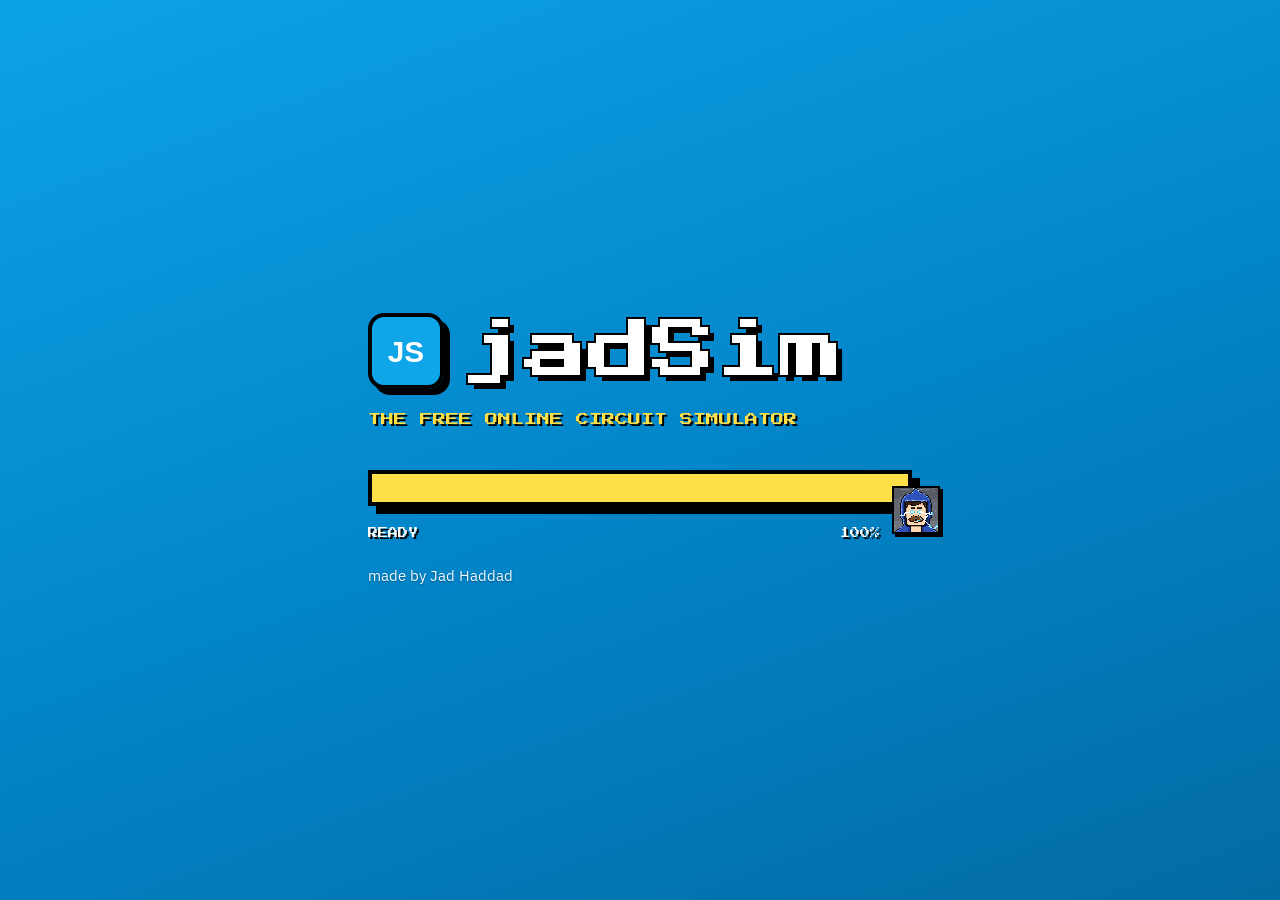
==== commit c0eac407: "jadSim: chat-bubble guided tour with mustache Jad, old favicon back, portfolio link, Sallen-Key filt" ====
--- a/jadsim/index.html
+++ b/jadsim/index.html
@@ -3,7 +3,6 @@
   <head>
     <meta charset="UTF-8" />
     <link rel="icon" type="image/png" href="./favicon.png" />
-    <link rel="apple-touch-icon" href="./apple-touch-icon.png" />
     <meta name="viewport" content="width=device-width, initial-scale=1.0" />
     <title>jadSim · made by Jad Haddad</title>
     <meta name="description" content="jadSim: a circuit simulator in the browser, made by Jad Haddad." />
@@ -30,8 +29,8 @@
         if (dark) document.documentElement.classList.add('dark');
       } catch (e) {}
     </script>
-    <script type="module" crossorigin src="./assets/index-CoLLNiUb.js"></script>
-    <link rel="stylesheet" crossorigin href="./assets/index-CINN-6KC.css">
+    <script type="module" crossorigin src="./assets/index-DnBcipTf.js"></script>
+    <link rel="stylesheet" crossorigin href="./assets/index-DUoGzQWc.css">
   </head>
   <body>
     <div id="root"></div>
--- a/jadsim/assets/index-DUoGzQWc.css
+++ b/jadsim/assets/index-DUoGzQWc.css
@@ -0,0 +1 @@
+@font-face{font-family:IBM Plex Sans;font-style:normal;font-display:swap;font-weight:400;src:url(./ibm-plex-sans-cyrillic-ext-400-normal-g30qAdWV.woff2) format("woff2"),url(./ibm-plex-sans-cyrillic-ext-400-normal-Dsrv2Tcn.woff) format("woff");unicode-range:U+0460-052F,U+1C80-1C8A,U+20B4,U+2DE0-2DFF,U+A640-A69F,U+FE2E-FE2F}@font-face{font-family:IBM Plex Sans;font-style:normal;font-display:swap;font-weight:400;src:url(./ibm-plex-sans-cyrillic-400-normal-DZqxrq2p.woff2) format("woff2"),url(./ibm-plex-sans-cyrillic-400-normal-BTotfTJu.woff) format("woff");unicode-range:U+0301,U+0400-045F,U+0490-0491,U+04B0-04B1,U+2116}@font-face{font-family:IBM Plex Sans;font-style:normal;font-display:swap;font-weight:400;src:url(./ibm-plex-sans-greek-400-normal-_efipK4i.woff2) format("woff2"),url(./ibm-plex-sans-greek-400-normal-D9ESIMu3.woff) format("woff");unicode-range:U+0370-0377,U+037A-037F,U+0384-038A,U+038C,U+038E-03A1,U+03A3-03FF}@font-face{font-family:IBM Plex Sans;font-style:normal;font-display:swap;font-weight:400;src:url(./ibm-plex-sans-vietnamese-400-normal-DG4YqDda.woff2) format("woff2"),url(./ibm-plex-sans-vietnamese-400-normal-fK1oJ5dG.woff) format("woff");unicode-range:U+0102-0103,U+0110-0111,U+0128-0129,U+0168-0169,U+01A0-01A1,U+01AF-01B0,U+0300-0301,U+0303-0304,U+0308-0309,U+0323,U+0329,U+1EA0-1EF9,U+20AB}@font-face{font-family:IBM Plex Sans;font-style:normal;font-display:swap;font-weight:400;src:url(./ibm-plex-sans-latin-ext-400-normal-C5H60-Va.woff2) format("woff2"),url(./ibm-plex-sans-latin-ext-400-normal-RBey6euL.woff) format("woff");unicode-range:U+0100-02BA,U+02BD-02C5,U+02C7-02CC,U+02CE-02D7,U+02DD-02FF,U+0304,U+0308,U+0329,U+1D00-1DBF,U+1E00-1E9F,U+1EF2-1EFF,U+2020,U+20A0-20AB,U+20AD-20C0,U+2113,U+2C60-2C7F,U+A720-A7FF}@font-face{font-family:IBM Plex Sans;font-style:normal;font-display:swap;font-weight:400;src:url(./ibm-plex-sans-latin-400-normal-CDDApCn2.woff2) format("woff2"),url(./ibm-plex-sans-latin-400-normal-CYLoc0-x.woff) format("woff");unicode-range:U+0000-00FF,U+0131,U+0152-0153,U+02BB-02BC,U+02C6,U+02DA,U+02DC,U+0304,U+0308,U+0329,U+2000-206F,U+20AC,U+2122,U+2191,U+2193,U+2212,U+2215,U+FEFF,U+FFFD}@font-face{font-family:IBM Plex Sans;font-style:normal;font-display:swap;font-weight:500;src:url(./ibm-plex-sans-cyrillic-ext-500-normal-Cs5J6C77.woff2) format("woff2"),url(./ibm-plex-sans-cyrillic-ext-500-normal-DB5PtV2g.woff) format("woff");unicode-range:U+0460-052F,U+1C80-1C8A,U+20B4,U+2DE0-2DFF,U+A640-A69F,U+FE2E-FE2F}@font-face{font-family:IBM Plex Sans;font-style:normal;font-display:swap;font-weight:500;src:url(./ibm-plex-sans-cyrillic-500-normal-CocWQlwt.woff2) format("woff2"),url(./ibm-plex-sans-cyrillic-500-normal-ByOcLdNv.woff) format("woff");unicode-range:U+0301,U+0400-045F,U+0490-0491,U+04B0-04B1,U+2116}@font-face{font-family:IBM Plex Sans;font-style:normal;font-display:swap;font-weight:500;src:url(./ibm-plex-sans-greek-500-normal-JMMifIXV.woff2) format("woff2"),url(./ibm-plex-sans-greek-500-normal-CuWXN6rf.woff) format("woff");unicode-range:U+0370-0377,U+037A-037F,U+0384-038A,U+038C,U+038E-03A1,U+03A3-03FF}@font-face{font-family:IBM Plex Sans;font-style:normal;font-display:swap;font-weight:500;src:url(./ibm-plex-sans-vietnamese-500-normal-e4dixQRQ.woff2) format("woff2"),url(./ibm-plex-sans-vietnamese-500-normal-BEb3_waV.woff) format("woff");unicode-range:U+0102-0103,U+0110-0111,U+0128-0129,U+0168-0169,U+01A0-01A1,U+01AF-01B0,U+0300-0301,U+0303-0304,U+0308-0309,U+0323,U+0329,U+1EA0-1EF9,U+20AB}@font-face{font-family:IBM Plex Sans;font-style:normal;font-display:swap;font-weight:500;src:url(./ibm-plex-sans-latin-ext-500-normal-DakdToA3.woff2) format("woff2"),url(./ibm-plex-sans-latin-ext-500-normal-D0aIdm-b.woff) format("woff");unicode-range:U+0100-02BA,U+02BD-02C5,U+02C7-02CC,U+02CE-02D7,U+02DD-02FF,U+0304,U+0308,U+0329,U+1D00-1DBF,U+1E00-1E9F,U+1EF2-1EFF,U+2020,U+20A0-20AB,U+20AD-20C0,U+2113,U+2C60-2C7F,U+A720-A7FF}@font-face{font-family:IBM Plex Sans;font-style:normal;font-display:swap;font-weight:500;src:url(./ibm-plex-sans-latin-500-normal-6ng42L7E.woff2) format("woff2"),url(./ibm-plex-sans-latin-500-normal-BgVn5rGT.woff) format("woff");unicode-range:U+0000-00FF,U+0131,U+0152-0153,U+02BB-02BC,U+02C6,U+02DA,U+02DC,U+0304,U+0308,U+0329,U+2000-206F,U+20AC,U+2122,U+2191,U+2193,U+2212,U+2215,U+FEFF,U+FFFD}@font-face{font-family:IBM Plex Sans;font-style:normal;font-display:swap;font-weight:600;src:url(./ibm-plex-sans-cyrillic-ext-600-normal-DUMzJB7m.woff2) format("woff2"),url(./ibm-plex-sans-cyrillic-ext-600-normal-Bz0x94Yp.woff) format("woff");unicode-range:U+0460-052F,U+1C80-1C8A,U+20B4,U+2DE0-2DFF,U+A640-A69F,U+FE2E-FE2F}@font-face{font-family:IBM Plex Sans;font-style:normal;font-display:swap;font-weight:600;src:url(./ibm-plex-sans-cyrillic-600-normal-71GNu3SW.woff2) format("woff2"),url(./ibm-plex-sans-cyrillic-600-normal-BGq0mW3O.woff) format("woff");unicode-range:U+0301,U+0400-045F,U+0490-0491,U+04B0-04B1,U+2116}@font-face{font-family:IBM Plex Sans;font-style:normal;font-display:swap;font-weight:600;src:url(./ibm-plex-sans-greek-600-normal-DzTrcv_p.woff2) format("woff2"),url(./ibm-plex-sans-greek-600-normal-D-CqTdkO.woff) format("woff");unicode-range:U+0370-0377,U+037A-037F,U+0384-038A,U+038C,U+038E-03A1,U+03A3-03FF}@font-face{font-family:IBM Plex Sans;font-style:normal;font-display:swap;font-weight:600;src:url(./ibm-plex-sans-vietnamese-600-normal-DpPYBSTl.woff2) format("woff2"),url(./ibm-plex-sans-vietnamese-600-normal-DgdngZtN.woff) format("woff");unicode-range:U+0102-0103,U+0110-0111,U+0128-0129,U+0168-0169,U+01A0-01A1,U+01AF-01B0,U+0300-0301,U+0303-0304,U+0308-0309,U+0323,U+0329,U+1EA0-1EF9,U+20AB}@font-face{font-family:IBM Plex Sans;font-style:normal;font-display:swap;font-weight:600;src:url(./ibm-plex-sans-latin-ext-600-normal-DOrvGEcy.woff2) format("woff2"),url(./ibm-plex-sans-latin-ext-600-normal-DIrixKbi.woff) format("woff");unicode-range:U+0100-02BA,U+02BD-02C5,U+02C7-02CC,U+02CE-02D7,U+02DD-02FF,U+0304,U+0308,U+0329,U+1D00-1DBF,U+1E00-1E9F,U+1EF2-1EFF,U+2020,U+20A0-20AB,U+20AD-20C0,U+2113,U+2C60-2C7F,U+A720-A7FF}@font-face{font-family:IBM Plex Sans;font-style:normal;font-display:swap;font-weight:600;src:url(./ibm-plex-sans-latin-600-normal-CuJfVYMP.woff2) format("woff2"),url(./ibm-plex-sans-latin-600-normal-Cu4Hd6ag.woff) format("woff");unicode-range:U+0000-00FF,U+0131,U+0152-0153,U+02BB-02BC,U+02C6,U+02DA,U+02DC,U+0304,U+0308,U+0329,U+2000-206F,U+20AC,U+2122,U+2191,U+2193,U+2212,U+2215,U+FEFF,U+FFFD}@font-face{font-family:Share Tech Mono;font-style:normal;font-display:swap;font-weight:400;src:url(./share-tech-mono-latin-400-normal-CCqdbj5z.woff2) format("woff2"),url(./share-tech-mono-latin-400-normal-15MgdvEM.woff) format("woff");unicode-range:U+0000-00FF,U+0131,U+0152-0153,U+02BB-02BC,U+02C6,U+02DA,U+02DC,U+0304,U+0308,U+0329,U+2000-206F,U+20AC,U+2122,U+2191,U+2193,U+2212,U+2215,U+FEFF,U+FFFD}@font-face{font-family:VT323;font-style:normal;font-display:swap;font-weight:400;src:url(./vt323-vietnamese-400-normal-D0VnvwZ9.woff2) format("woff2"),url(./vt323-vietnamese-400-normal-D_5Q7Vcv.woff) format("woff");unicode-range:U+0102-0103,U+0110-0111,U+0128-0129,U+0168-0169,U+01A0-01A1,U+01AF-01B0,U+0300-0301,U+0303-0304,U+0308-0309,U+0323,U+0329,U+1EA0-1EF9,U+20AB}@font-face{font-family:VT323;font-style:normal;font-display:swap;font-weight:400;src:url(./vt323-latin-ext-400-normal-iUdYUaX4.woff2) format("woff2"),url(./vt323-latin-ext-400-normal-DqOq58ri.woff) format("woff");unicode-range:U+0100-02BA,U+02BD-02C5,U+02C7-02CC,U+02CE-02D7,U+02DD-02FF,U+0304,U+0308,U+0329,U+1D00-1DBF,U+1E00-1E9F,U+1EF2-1EFF,U+2020,U+20A0-20AB,U+20AD-20C0,U+2113,U+2C60-2C7F,U+A720-A7FF}@font-face{font-family:VT323;font-style:normal;font-display:swap;font-weight:400;src:url(./vt323-latin-400-normal-wDgJuOC9.woff2) format("woff2"),url(./vt323-latin-400-normal-Dqn9ZSPj.woff) format("woff");unicode-range:U+0000-00FF,U+0131,U+0152-0153,U+02BB-02BC,U+02C6,U+02DA,U+02DC,U+0304,U+0308,U+0329,U+2000-206F,U+20AC,U+2122,U+2191,U+2193,U+2212,U+2215,U+FEFF,U+FFFD}@font-face{font-family:"Press Start 2P";font-style:normal;font-display:swap;font-weight:400;src:url(./press-start-2p-latin-400-normal-_wFEWmAB.woff2) format("woff2"),url(./press-start-2p-latin-400-normal-KLytu4cr.woff) format("woff")}*,:before,:after{--tw-border-spacing-x: 0;--tw-border-spacing-y: 0;--tw-translate-x: 0;--tw-translate-y: 0;--tw-rotate: 0;--tw-skew-x: 0;--tw-skew-y: 0;--tw-scale-x: 1;--tw-scale-y: 1;--tw-pan-x: ;--tw-pan-y: ;--tw-pinch-zoom: ;--tw-scroll-snap-strictness: proximity;--tw-gradient-from-position: ;--tw-gradient-via-position: ;--tw-gradient-to-position: ;--tw-ordinal: ;--tw-slashed-zero: ;--tw-numeric-figure: ;--tw-numeric-spacing: ;--tw-numeric-fraction: ;--tw-ring-inset: ;--tw-ring-offset-width: 0px;--tw-ring-offset-color: #fff;--tw-ring-color: rgb(59 130 246 / .5);--tw-ring-offset-shadow: 0 0 #0000;--tw-ring-shadow: 0 0 #0000;--tw-shadow: 0 0 #0000;--tw-shadow-colored: 0 0 #0000;--tw-blur: ;--tw-brightness: ;--tw-contrast: ;--tw-grayscale: ;--tw-hue-rotate: ;--tw-invert: ;--tw-saturate: ;--tw-sepia: ;--tw-drop-shadow: ;--tw-backdrop-blur: ;--tw-backdrop-brightness: ;--tw-backdrop-contrast: ;--tw-backdrop-grayscale: ;--tw-backdrop-hue-rotate: ;--tw-backdrop-invert: ;--tw-backdrop-opacity: ;--tw-backdrop-saturate: ;--tw-backdrop-sepia: ;--tw-contain-size: ;--tw-contain-layout: ;--tw-contain-paint: ;--tw-contain-style: }::backdrop{--tw-border-spacing-x: 0;--tw-border-spacing-y: 0;--tw-translate-x: 0;--tw-translate-y: 0;--tw-rotate: 0;--tw-skew-x: 0;--tw-skew-y: 0;--tw-scale-x: 1;--tw-scale-y: 1;--tw-pan-x: ;--tw-pan-y: ;--tw-pinch-zoom: ;--tw-scroll-snap-strictness: proximity;--tw-gradient-from-position: ;--tw-gradient-via-position: ;--tw-gradient-to-position: ;--tw-ordinal: ;--tw-slashed-zero: ;--tw-numeric-figure: ;--tw-numeric-spacing: ;--tw-numeric-fraction: ;--tw-ring-inset: ;--tw-ring-offset-width: 0px;--tw-ring-offset-color: #fff;--tw-ring-color: rgb(59 130 246 / .5);--tw-ring-offset-shadow: 0 0 #0000;--tw-ring-shadow: 0 0 #0000;--tw-shadow: 0 0 #0000;--tw-shadow-colored: 0 0 #0000;--tw-blur: ;--tw-brightness: ;--tw-contrast: ;--tw-grayscale: ;--tw-hue-rotate: ;--tw-invert: ;--tw-saturate: ;--tw-sepia: ;--tw-drop-shadow: ;--tw-backdrop-blur: ;--tw-backdrop-brightness: ;--tw-backdrop-contrast: ;--tw-backdrop-grayscale: ;--tw-backdrop-hue-rotate: ;--tw-backdrop-invert: ;--tw-backdrop-opacity: ;--tw-backdrop-saturate: ;--tw-backdrop-sepia: ;--tw-contain-size: ;--tw-contain-layout: ;--tw-contain-paint: ;--tw-contain-style: }*,:before,:after{box-sizing:border-box;border-width:0;border-style:solid;border-color:#e5e7eb}:before,:after{--tw-content: ""}html,:host{line-height:1.5;-webkit-text-size-adjust:100%;-moz-tab-size:4;-o-tab-size:4;tab-size:4;font-family:IBM Plex Sans,ui-sans-serif,system-ui,sans-serif;font-feature-settings:normal;font-variation-settings:normal;-webkit-tap-highlight-color:transparent}body{margin:0;line-height:inherit}hr{height:0;color:inherit;border-top-width:1px}abbr:where([title]){-webkit-text-decoration:underline dotted;text-decoration:underline dotted}h1,h2,h3,h4,h5,h6{font-size:inherit;font-weight:inherit}a{color:inherit;text-decoration:inherit}b,strong{font-weight:bolder}code,kbd,samp,pre{font-family:Share Tech Mono,ui-monospace,SFMono-Regular,Menlo,monospace;font-feature-settings:normal;font-variation-settings:normal;font-size:1em}small{font-size:80%}sub,sup{font-size:75%;line-height:0;position:relative;vertical-align:baseline}sub{bottom:-.25em}sup{top:-.5em}table{text-indent:0;border-color:inherit;border-collapse:collapse}button,input,optgroup,select,textarea{font-family:inherit;font-feature-settings:inherit;font-variation-settings:inherit;font-size:100%;font-weight:inherit;line-height:inherit;letter-spacing:inherit;color:inherit;margin:0;padding:0}button,select{text-transform:none}button,input:where([type=button]),input:where([type=reset]),input:where([type=submit]){-webkit-appearance:button;background-color:transparent;background-image:none}:-moz-focusring{outline:auto}:-moz-ui-invalid{box-shadow:none}progress{vertical-align:baseline}::-webkit-inner-spin-button,::-webkit-outer-spin-button{height:auto}[type=search]{-webkit-appearance:textfield;outline-offset:-2px}::-webkit-search-decoration{-webkit-appearance:none}::-webkit-file-upload-button{-webkit-appearance:button;font:inherit}summary{display:list-item}blockquote,dl,dd,h1,h2,h3,h4,h5,h6,hr,figure,p,pre{margin:0}fieldset{margin:0;padding:0}legend{padding:0}ol,ul,menu{list-style:none;margin:0;padding:0}dialog{padding:0}textarea{resize:vertical}input::-moz-placeholder,textarea::-moz-placeholder{opacity:1;color:#9ca3af}input::placeholder,textarea::placeholder{opacity:1;color:#9ca3af}button,[role=button]{cursor:pointer}:disabled{cursor:default}img,svg,video,canvas,audio,iframe,embed,object{display:block;vertical-align:middle}img,video{max-width:100%;height:auto}[hidden]:where(:not([hidden=until-found])){display:none}.pointer-events-none{pointer-events:none}.pointer-events-auto{pointer-events:auto}.visible{visibility:visible}.fixed{position:fixed}.absolute{position:absolute}.relative{position:relative}.inset-0{top:0;right:0;bottom:0;left:0}.inset-\[-4\%\]{top:-4%;right:-4%;bottom:-4%;left:-4%}.-bottom-6{bottom:-1.5rem}.-left-\[9px\]{left:-9px}.-right-6{right:-1.5rem}.-top-\[9px\]{top:-9px}.bottom-3{bottom:.75rem}.bottom-4{bottom:1rem}.left-1\/2{left:50%}.left-3{left:.75rem}.top-3{top:.75rem}.z-10{z-index:10}.z-20{z-index:20}.z-30{z-index:30}.z-40{z-index:40}.z-50{z-index:50}.z-\[60\]{z-index:60}.-mx-6{margin-left:-1.5rem;margin-right:-1.5rem}.mx-0\.5{margin-left:.125rem;margin-right:.125rem}.mx-auto{margin-left:auto;margin-right:auto}.mx-px{margin-left:1px;margin-right:1px}.my-1{margin-top:.25rem;margin-bottom:.25rem}.-ml-\[7px\]{margin-left:-7px}.mb-1{margin-bottom:.25rem}.mb-2{margin-bottom:.5rem}.mb-3{margin-bottom:.75rem}.mb-4{margin-bottom:1rem}.ml-0\.5{margin-left:.125rem}.ml-auto{margin-left:auto}.mr-1{margin-right:.25rem}.mr-1\.5{margin-right:.375rem}.mr-6{margin-right:1.5rem}.mt-1{margin-top:.25rem}.mt-1\.5{margin-top:.375rem}.mt-10{margin-top:2.5rem}.mt-2{margin-top:.5rem}.mt-3{margin-top:.75rem}.mt-4{margin-top:1rem}.mt-5{margin-top:1.25rem}.mt-6{margin-top:1.5rem}.mt-8{margin-top:2rem}.block{display:block}.inline-block{display:inline-block}.flex{display:flex}.\!table{display:table!important}.table{display:table}.grid{display:grid}.\!contents{display:contents!important}.contents{display:contents}.hidden{display:none}.h-1{height:.25rem}.h-10{height:2.5rem}.h-12{height:3rem}.h-2{height:.5rem}.h-24{height:6rem}.h-28{height:7rem}.h-3{height:.75rem}.h-3\.5{height:.875rem}.h-4{height:1rem}.h-40{height:10rem}.h-48{height:12rem}.h-5{height:1.25rem}.h-6{height:1.5rem}.h-7{height:1.75rem}.h-8{height:2rem}.h-\[108\%\]{height:108%}.h-\[150px\]{height:150px}.h-\[68px\]{height:68px}.h-\[clamp\(3rem\,15vw\,76px\)\]{height:clamp(3rem,15vw,76px)}.h-full{height:100%}.h-screen{height:100vh}.max-h-full{max-height:100%}.min-h-0{min-height:0px}.w-10{width:2.5rem}.w-14{width:3.5rem}.w-16{width:4rem}.w-2{width:.5rem}.w-20{width:5rem}.w-24{width:6rem}.w-28{width:7rem}.w-3{width:.75rem}.w-3\.5{width:.875rem}.w-32{width:8rem}.w-36{width:9rem}.w-4{width:1rem}.w-40{width:10rem}.w-48{width:12rem}.w-5{width:1.25rem}.w-56{width:14rem}.w-64{width:16rem}.w-7{width:1.75rem}.w-72{width:18rem}.w-8{width:2rem}.w-\[108\%\]{width:108%}.w-\[21rem\]{width:21rem}.w-\[240px\]{width:240px}.w-\[88px\]{width:88px}.w-\[92px\]{width:92px}.w-\[clamp\(3rem\,15vw\,76px\)\]{width:clamp(3rem,15vw,76px)}.w-auto{width:auto}.w-full{width:100%}.w-px{width:1px}.min-w-0{min-width:0px}.min-w-\[184px\]{min-width:184px}.max-w-2xl{max-width:42rem}.max-w-\[34rem\]{max-width:34rem}.max-w-lg{max-width:32rem}.max-w-xs{max-width:20rem}.flex-1{flex:1 1 0%}.shrink-0{flex-shrink:0}.-translate-x-1\/2{--tw-translate-x: -50%;transform:translate(var(--tw-translate-x),var(--tw-translate-y)) rotate(var(--tw-rotate)) skew(var(--tw-skew-x)) skewY(var(--tw-skew-y)) scaleX(var(--tw-scale-x)) scaleY(var(--tw-scale-y))}.rotate-45{--tw-rotate: 45deg;transform:translate(var(--tw-translate-x),var(--tw-translate-y)) rotate(var(--tw-rotate)) skew(var(--tw-skew-x)) skewY(var(--tw-skew-y)) scaleX(var(--tw-scale-x)) scaleY(var(--tw-scale-y))}.transform{transform:translate(var(--tw-translate-x),var(--tw-translate-y)) rotate(var(--tw-rotate)) skew(var(--tw-skew-x)) skewY(var(--tw-skew-y)) scaleX(var(--tw-scale-x)) scaleY(var(--tw-scale-y))}.cursor-copy{cursor:copy}.cursor-crosshair{cursor:crosshair}.cursor-default{cursor:default}.cursor-grab{cursor:grab}.cursor-grabbing{cursor:grabbing}.cursor-move{cursor:move}.cursor-pointer{cursor:pointer}.touch-none{touch-action:none}.select-none{-webkit-user-select:none;-moz-user-select:none;user-select:none}.resize{resize:both}.grid-cols-2{grid-template-columns:repeat(2,minmax(0,1fr))}.flex-col{flex-direction:column}.flex-wrap{flex-wrap:wrap}.items-start{align-items:flex-start}.items-end{align-items:flex-end}.items-center{align-items:center}.items-baseline{align-items:baseline}.items-stretch{align-items:stretch}.justify-end{justify-content:flex-end}.justify-center{justify-content:center}.justify-between{justify-content:space-between}.gap-1{gap:.25rem}.gap-1\.5{gap:.375rem}.gap-2{gap:.5rem}.gap-3{gap:.75rem}.gap-5{gap:1.25rem}.gap-6{gap:1.5rem}.gap-x-2{-moz-column-gap:.5rem;column-gap:.5rem}.gap-x-3{-moz-column-gap:.75rem;column-gap:.75rem}.gap-x-4{-moz-column-gap:1rem;column-gap:1rem}.gap-x-6{-moz-column-gap:1.5rem;column-gap:1.5rem}.gap-y-1{row-gap:.25rem}.gap-y-2{row-gap:.5rem}.gap-y-4{row-gap:1rem}.space-y-0\.5>:not([hidden])~:not([hidden]){--tw-space-y-reverse: 0;margin-top:calc(.125rem * calc(1 - var(--tw-space-y-reverse)));margin-bottom:calc(.125rem * var(--tw-space-y-reverse))}.space-y-1>:not([hidden])~:not([hidden]){--tw-space-y-reverse: 0;margin-top:calc(.25rem * calc(1 - var(--tw-space-y-reverse)));margin-bottom:calc(.25rem * var(--tw-space-y-reverse))}.space-y-1\.5>:not([hidden])~:not([hidden]){--tw-space-y-reverse: 0;margin-top:calc(.375rem * calc(1 - var(--tw-space-y-reverse)));margin-bottom:calc(.375rem * var(--tw-space-y-reverse))}.space-y-3>:not([hidden])~:not([hidden]){--tw-space-y-reverse: 0;margin-top:calc(.75rem * calc(1 - var(--tw-space-y-reverse)));margin-bottom:calc(.75rem * var(--tw-space-y-reverse))}.overflow-auto{overflow:auto}.overflow-hidden{overflow:hidden}.overflow-visible{overflow:visible}.overflow-y-auto{overflow-y:auto}.truncate{overflow:hidden;text-overflow:ellipsis;white-space:nowrap}.whitespace-nowrap{white-space:nowrap}.rounded{border-radius:.25rem}.rounded-2xl{border-radius:1rem}.rounded-full{border-radius:9999px}.rounded-lg{border-radius:.5rem}.rounded-sm{border-radius:.125rem}.rounded-t-lg{border-top-left-radius:.5rem;border-top-right-radius:.5rem}.border{border-width:1px}.border-2{border-width:2px}.border-4{border-width:4px}.border-x{border-left-width:1px;border-right-width:1px}.border-b{border-bottom-width:1px}.border-b-2,.border-b-\[2px\]{border-bottom-width:2px}.border-l{border-left-width:1px}.border-l-2{border-left-width:2px}.border-r{border-right-width:1px}.border-r-4{border-right-width:4px}.border-t{border-top-width:1px}.border-t-2{border-top-width:2px}.\!border-hood{--tw-border-opacity: 1 !important;border-color:rgb(47 82 184 / var(--tw-border-opacity, 1))!important}.border-\[\#0b1022\]{--tw-border-opacity: 1;border-color:rgb(11 16 34 / var(--tw-border-opacity, 1))}.border-black{--tw-border-opacity: 1;border-color:rgb(0 0 0 / var(--tw-border-opacity, 1))}.border-cyan-500\/60{border-color:#06b6d499}.border-emerald-500{--tw-border-opacity: 1;border-color:rgb(16 185 129 / var(--tw-border-opacity, 1))}.border-hood{--tw-border-opacity: 1;border-color:rgb(47 82 184 / var(--tw-border-opacity, 1))}.border-red-200{--tw-border-opacity: 1;border-color:rgb(254 202 202 / var(--tw-border-opacity, 1))}.border-red-300{--tw-border-opacity: 1;border-color:rgb(252 165 165 / var(--tw-border-opacity, 1))}.border-red-400{--tw-border-opacity: 1;border-color:rgb(248 113 113 / var(--tw-border-opacity, 1))}.border-sky-900{--tw-border-opacity: 1;border-color:rgb(12 74 110 / var(--tw-border-opacity, 1))}.border-stone-200{--tw-border-opacity: 1;border-color:rgb(231 229 228 / var(--tw-border-opacity, 1))}.border-stone-300{--tw-border-opacity: 1;border-color:rgb(214 211 209 / var(--tw-border-opacity, 1))}.border-stone-600{--tw-border-opacity: 1;border-color:rgb(87 83 78 / var(--tw-border-opacity, 1))}.border-stone-700{--tw-border-opacity: 1;border-color:rgb(68 64 60 / var(--tw-border-opacity, 1))}.border-stone-900{--tw-border-opacity: 1;border-color:rgb(28 25 23 / var(--tw-border-opacity, 1))}.border-transparent{border-color:transparent}.border-yellow-300{--tw-border-opacity: 1;border-color:rgb(253 224 71 / var(--tw-border-opacity, 1))}.border-b-red-400{--tw-border-opacity: 1;border-bottom-color:rgb(248 113 113 / var(--tw-border-opacity, 1))}.border-b-stone-400{--tw-border-opacity: 1;border-bottom-color:rgb(168 162 158 / var(--tw-border-opacity, 1))}.\!bg-hood{--tw-bg-opacity: 1 !important;background-color:rgb(47 82 184 / var(--tw-bg-opacity, 1))!important}.bg-\[\#060914\]{--tw-bg-opacity: 1;background-color:rgb(6 9 20 / var(--tw-bg-opacity, 1))}.bg-\[\#0b1022\]{--tw-bg-opacity: 1;background-color:rgb(11 16 34 / var(--tw-bg-opacity, 1))}.bg-\[\#0b1510\]{--tw-bg-opacity: 1;background-color:rgb(11 21 16 / var(--tw-bg-opacity, 1))}.bg-\[\#0d1a10\]{--tw-bg-opacity: 1;background-color:rgb(13 26 16 / var(--tw-bg-opacity, 1))}.bg-\[\#c9d6b4\]{--tw-bg-opacity: 1;background-color:rgb(201 214 180 / var(--tw-bg-opacity, 1))}.bg-\[\#fdfbf6\]{--tw-bg-opacity: 1;background-color:rgb(253 251 246 / var(--tw-bg-opacity, 1))}.bg-amber-500{--tw-bg-opacity: 1;background-color:rgb(245 158 11 / var(--tw-bg-opacity, 1))}.bg-black\/30{background-color:#0000004d}.bg-cyan-300{--tw-bg-opacity: 1;background-color:rgb(103 232 249 / var(--tw-bg-opacity, 1))}.bg-cyan-50{--tw-bg-opacity: 1;background-color:rgb(236 254 255 / var(--tw-bg-opacity, 1))}.bg-emerald-600\/20{background-color:#05966933}.bg-green-600{--tw-bg-opacity: 1;background-color:rgb(22 163 74 / var(--tw-bg-opacity, 1))}.bg-hood-light{--tw-bg-opacity: 1;background-color:rgb(238 242 252 / var(--tw-bg-opacity, 1))}.bg-red-50{--tw-bg-opacity: 1;background-color:rgb(254 242 242 / var(--tw-bg-opacity, 1))}.bg-red-500{--tw-bg-opacity: 1;background-color:rgb(239 68 68 / var(--tw-bg-opacity, 1))}.bg-red-500\/20{background-color:#ef444433}.bg-sky-400{--tw-bg-opacity: 1;background-color:rgb(56 189 248 / var(--tw-bg-opacity, 1))}.bg-sky-600{--tw-bg-opacity: 1;background-color:rgb(2 132 199 / var(--tw-bg-opacity, 1))}.bg-stone-100{--tw-bg-opacity: 1;background-color:rgb(245 245 244 / var(--tw-bg-opacity, 1))}.bg-stone-200{--tw-bg-opacity: 1;background-color:rgb(231 229 228 / var(--tw-bg-opacity, 1))}.bg-stone-300{--tw-bg-opacity: 1;background-color:rgb(214 211 209 / var(--tw-bg-opacity, 1))}.bg-stone-50{--tw-bg-opacity: 1;background-color:rgb(250 250 249 / var(--tw-bg-opacity, 1))}.bg-stone-600{--tw-bg-opacity: 1;background-color:rgb(87 83 78 / var(--tw-bg-opacity, 1))}.bg-stone-700{--tw-bg-opacity: 1;background-color:rgb(68 64 60 / var(--tw-bg-opacity, 1))}.bg-stone-800{--tw-bg-opacity: 1;background-color:rgb(41 37 36 / var(--tw-bg-opacity, 1))}.bg-stone-800\/95{background-color:#292524f2}.bg-stone-900{--tw-bg-opacity: 1;background-color:rgb(28 25 23 / var(--tw-bg-opacity, 1))}.bg-stone-950\/60{background-color:#0c0a0999}.bg-white{--tw-bg-opacity: 1;background-color:rgb(255 255 255 / var(--tw-bg-opacity, 1))}.bg-white\/90{background-color:#ffffffe6}.bg-yellow-300{--tw-bg-opacity: 1;background-color:rgb(253 224 71 / var(--tw-bg-opacity, 1))}.bg-gradient-to-r{background-image:linear-gradient(to right,var(--tw-gradient-stops))}.from-hood{--tw-gradient-from: #2f52b8 var(--tw-gradient-from-position);--tw-gradient-to: rgb(47 82 184 / 0) var(--tw-gradient-to-position);--tw-gradient-stops: var(--tw-gradient-from), var(--tw-gradient-to)}.via-sky-400{--tw-gradient-to: rgb(56 189 248 / 0) var(--tw-gradient-to-position);--tw-gradient-stops: var(--tw-gradient-from), #38bdf8 var(--tw-gradient-via-position), var(--tw-gradient-to)}.to-cyan-200{--tw-gradient-to: #a5f3fc var(--tw-gradient-to-position)}.object-cover{-o-object-fit:cover;object-fit:cover}.p-2{padding:.5rem}.p-3{padding:.75rem}.p-4{padding:1rem}.p-5{padding:1.25rem}.px-0{padding-left:0;padding-right:0}.px-1{padding-left:.25rem;padding-right:.25rem}.px-1\.5{padding-left:.375rem;padding-right:.375rem}.px-2{padding-left:.5rem;padding-right:.5rem}.px-2\.5{padding-left:.625rem;padding-right:.625rem}.px-3{padding-left:.75rem;padding-right:.75rem}.px-4{padding-left:1rem;padding-right:1rem}.px-6{padding-left:1.5rem;padding-right:1.5rem}.px-8{padding-left:2rem;padding-right:2rem}.py-0\.5{padding-top:.125rem;padding-bottom:.125rem}.py-1{padding-top:.25rem;padding-bottom:.25rem}.py-1\.5{padding-top:.375rem;padding-bottom:.375rem}.py-2{padding-top:.5rem;padding-bottom:.5rem}.py-3{padding-top:.75rem;padding-bottom:.75rem}.pb-1{padding-bottom:.25rem}.pb-2{padding-bottom:.5rem}.pb-3{padding-bottom:.75rem}.pb-4{padding-bottom:1rem}.pl-4{padding-left:1rem}.pr-12{padding-right:3rem}.pt-3{padding-top:.75rem}.text-left{text-align:left}.text-center{text-align:center}.text-right{text-align:right}.font-lcd{font-family:VT323,ui-monospace,monospace}.font-mono{font-family:Share Tech Mono,ui-monospace,SFMono-Regular,Menlo,monospace}.font-pixel{font-family:"Press Start 2P",VT323,monospace}.font-sans{font-family:IBM Plex Sans,ui-sans-serif,system-ui,sans-serif}.text-3xl{font-size:1.875rem;line-height:2.25rem}.text-4xl{font-size:2.25rem;line-height:2.5rem}.text-5xl{font-size:3rem;line-height:1}.text-7xl{font-size:4.5rem;line-height:1}.text-\[10px\]{font-size:10px}.text-\[11px\]{font-size:11px}.text-\[12px\]{font-size:12px}.text-\[13\.5px\]{font-size:13.5px}.text-\[13px\]{font-size:13px}.text-\[15px\]{font-size:15px}.text-\[17px\]{font-size:17px}.text-\[26px\]{font-size:26px}.text-\[clamp\(1\.6rem\,9vw\,4rem\)\]{font-size:clamp(1.6rem,9vw,4rem)}.text-\[clamp\(8px\,2\.4vw\,13px\)\]{font-size:clamp(8px,2.4vw,13px)}.text-base{font-size:1rem;line-height:1.5rem}.text-lg{font-size:1.125rem;line-height:1.75rem}.text-sm{font-size:.875rem;line-height:1.25rem}.text-xl{font-size:1.25rem;line-height:1.75rem}.text-xs{font-size:.75rem;line-height:1rem}.font-medium{font-weight:500}.font-normal{font-weight:400}.font-semibold{font-weight:600}.uppercase{text-transform:uppercase}.italic{font-style:italic}.tabular-nums{--tw-numeric-spacing: tabular-nums;font-variant-numeric:var(--tw-ordinal) var(--tw-slashed-zero) var(--tw-numeric-figure) var(--tw-numeric-spacing) var(--tw-numeric-fraction)}.leading-4{line-height:1rem}.leading-5{line-height:1.25rem}.leading-\[1\.05\]{line-height:1.05}.leading-none{line-height:1}.leading-relaxed{line-height:1.625}.leading-snug{line-height:1.375}.leading-tight{line-height:1.25}.tracking-wide{letter-spacing:.025em}.\!text-white{--tw-text-opacity: 1 !important;color:rgb(255 255 255 / var(--tw-text-opacity, 1))!important}.text-\[\#86efac\]{--tw-text-opacity: 1;color:rgb(134 239 172 / var(--tw-text-opacity, 1))}.text-amber-300{--tw-text-opacity: 1;color:rgb(252 211 77 / var(--tw-text-opacity, 1))}.text-amber-600{--tw-text-opacity: 1;color:rgb(217 119 6 / var(--tw-text-opacity, 1))}.text-cyan-700{--tw-text-opacity: 1;color:rgb(14 116 144 / var(--tw-text-opacity, 1))}.text-emerald-200{--tw-text-opacity: 1;color:rgb(167 243 208 / var(--tw-text-opacity, 1))}.text-hood{--tw-text-opacity: 1;color:rgb(47 82 184 / var(--tw-text-opacity, 1))}.text-red-200{--tw-text-opacity: 1;color:rgb(254 202 202 / var(--tw-text-opacity, 1))}.text-red-300{--tw-text-opacity: 1;color:rgb(252 165 165 / var(--tw-text-opacity, 1))}.text-red-600{--tw-text-opacity: 1;color:rgb(220 38 38 / var(--tw-text-opacity, 1))}.text-red-700{--tw-text-opacity: 1;color:rgb(185 28 28 / var(--tw-text-opacity, 1))}.text-sky-100\/60{color:#e0f2fe99}.text-sky-200{--tw-text-opacity: 1;color:rgb(186 230 253 / var(--tw-text-opacity, 1))}.text-sky-50{--tw-text-opacity: 1;color:rgb(240 249 255 / var(--tw-text-opacity, 1))}.text-stone-100{--tw-text-opacity: 1;color:rgb(245 245 244 / var(--tw-text-opacity, 1))}.text-stone-200{--tw-text-opacity: 1;color:rgb(231 229 228 / var(--tw-text-opacity, 1))}.text-stone-300{--tw-text-opacity: 1;color:rgb(214 211 209 / var(--tw-text-opacity, 1))}.text-stone-400{--tw-text-opacity: 1;color:rgb(168 162 158 / var(--tw-text-opacity, 1))}.text-stone-500{--tw-text-opacity: 1;color:rgb(120 113 108 / var(--tw-text-opacity, 1))}.text-stone-600{--tw-text-opacity: 1;color:rgb(87 83 78 / var(--tw-text-opacity, 1))}.text-stone-700{--tw-text-opacity: 1;color:rgb(68 64 60 / var(--tw-text-opacity, 1))}.text-stone-800{--tw-text-opacity: 1;color:rgb(41 37 36 / var(--tw-text-opacity, 1))}.text-stone-900{--tw-text-opacity: 1;color:rgb(28 25 23 / var(--tw-text-opacity, 1))}.text-stone-950{--tw-text-opacity: 1;color:rgb(12 10 9 / var(--tw-text-opacity, 1))}.text-white{--tw-text-opacity: 1;color:rgb(255 255 255 / var(--tw-text-opacity, 1))}.text-yellow-300{--tw-text-opacity: 1;color:rgb(253 224 71 / var(--tw-text-opacity, 1))}.underline{text-decoration-line:underline}.underline-offset-2{text-underline-offset:2px}.opacity-0{opacity:0}.opacity-100{opacity:1}.opacity-60{opacity:.6}.shadow{--tw-shadow: 0 1px 3px 0 rgb(0 0 0 / .1), 0 1px 2px -1px rgb(0 0 0 / .1);--tw-shadow-colored: 0 1px 3px 0 var(--tw-shadow-color), 0 1px 2px -1px var(--tw-shadow-color);box-shadow:var(--tw-ring-offset-shadow, 0 0 #0000),var(--tw-ring-shadow, 0 0 #0000),var(--tw-shadow)}.shadow-2xl{--tw-shadow: 0 25px 50px -12px rgb(0 0 0 / .25);--tw-shadow-colored: 0 25px 50px -12px var(--tw-shadow-color);box-shadow:var(--tw-ring-offset-shadow, 0 0 #0000),var(--tw-ring-shadow, 0 0 #0000),var(--tw-shadow)}.shadow-\[0_0_12px_\#38bdf8\]{--tw-shadow: 0 0 12px #38bdf8;--tw-shadow-colored: 0 0 12px var(--tw-shadow-color);box-shadow:var(--tw-ring-offset-shadow, 0 0 #0000),var(--tw-ring-shadow, 0 0 #0000),var(--tw-shadow)}.shadow-\[0_2px_0_\#14532d\]{--tw-shadow: 0 2px 0 #14532d;--tw-shadow-colored: 0 2px 0 var(--tw-shadow-color);box-shadow:var(--tw-ring-offset-shadow, 0 0 #0000),var(--tw-ring-shadow, 0 0 #0000),var(--tw-shadow)}.shadow-\[0_2px_0_\#1c1917\]{--tw-shadow: 0 2px 0 #1c1917;--tw-shadow-colored: 0 2px 0 var(--tw-shadow-color);box-shadow:var(--tw-ring-offset-shadow, 0 0 #0000),var(--tw-ring-shadow, 0 0 #0000),var(--tw-shadow)}.shadow-\[2px_2px_0_\#000\]{--tw-shadow: 2px 2px 0 #000;--tw-shadow-colored: 2px 2px 0 var(--tw-shadow-color);box-shadow:var(--tw-ring-offset-shadow, 0 0 #0000),var(--tw-ring-shadow, 0 0 #0000),var(--tw-shadow)}.shadow-\[3px_3px_0_\#000\]{--tw-shadow: 3px 3px 0 #000;--tw-shadow-colored: 3px 3px 0 var(--tw-shadow-color);box-shadow:var(--tw-ring-offset-shadow, 0 0 #0000),var(--tw-ring-shadow, 0 0 #0000),var(--tw-shadow)}.shadow-\[3px_3px_0_\#1c1917\]{--tw-shadow: 3px 3px 0 #1c1917;--tw-shadow-colored: 3px 3px 0 var(--tw-shadow-color);box-shadow:var(--tw-ring-offset-shadow, 0 0 #0000),var(--tw-ring-shadow, 0 0 #0000),var(--tw-shadow)}.shadow-\[3px_3px_0_rgba\(28\,25\,23\,0\.18\)\]{--tw-shadow: 3px 3px 0 rgba(28,25,23,.18);--tw-shadow-colored: 3px 3px 0 var(--tw-shadow-color);box-shadow:var(--tw-ring-offset-shadow, 0 0 #0000),var(--tw-ring-shadow, 0 0 #0000),var(--tw-shadow)}.shadow-\[4px_4px_0_\#000\]{--tw-shadow: 4px 4px 0 #000;--tw-shadow-colored: 4px 4px 0 var(--tw-shadow-color);box-shadow:var(--tw-ring-offset-shadow, 0 0 #0000),var(--tw-ring-shadow, 0 0 #0000),var(--tw-shadow)}.shadow-\[5px_5px_0_\#000\]{--tw-shadow: 5px 5px 0 #000;--tw-shadow-colored: 5px 5px 0 var(--tw-shadow-color);box-shadow:var(--tw-ring-offset-shadow, 0 0 #0000),var(--tw-ring-shadow, 0 0 #0000),var(--tw-shadow)}.shadow-\[6px_6px_0_\#1c1917\]{--tw-shadow: 6px 6px 0 #1c1917;--tw-shadow-colored: 6px 6px 0 var(--tw-shadow-color);box-shadow:var(--tw-ring-offset-shadow, 0 0 #0000),var(--tw-ring-shadow, 0 0 #0000),var(--tw-shadow)}.shadow-inner{--tw-shadow: inset 0 2px 4px 0 rgb(0 0 0 / .05);--tw-shadow-colored: inset 0 2px 4px 0 var(--tw-shadow-color);box-shadow:var(--tw-ring-offset-shadow, 0 0 #0000),var(--tw-ring-shadow, 0 0 #0000),var(--tw-shadow)}.shadow-sm{--tw-shadow: 0 1px 2px 0 rgb(0 0 0 / .05);--tw-shadow-colored: 0 1px 2px 0 var(--tw-shadow-color);box-shadow:var(--tw-ring-offset-shadow, 0 0 #0000),var(--tw-ring-shadow, 0 0 #0000),var(--tw-shadow)}.shadow-xl{--tw-shadow: 0 20px 25px -5px rgb(0 0 0 / .1), 0 8px 10px -6px rgb(0 0 0 / .1);--tw-shadow-colored: 0 20px 25px -5px var(--tw-shadow-color), 0 8px 10px -6px var(--tw-shadow-color);box-shadow:var(--tw-ring-offset-shadow, 0 0 #0000),var(--tw-ring-shadow, 0 0 #0000),var(--tw-shadow)}.blur{--tw-blur: blur(8px);filter:var(--tw-blur) var(--tw-brightness) var(--tw-contrast) var(--tw-grayscale) var(--tw-hue-rotate) var(--tw-invert) var(--tw-saturate) var(--tw-sepia) var(--tw-drop-shadow)}.blur-\[3px\]{--tw-blur: blur(3px);filter:var(--tw-blur) var(--tw-brightness) var(--tw-contrast) var(--tw-grayscale) var(--tw-hue-rotate) var(--tw-invert) var(--tw-saturate) var(--tw-sepia) var(--tw-drop-shadow)}.brightness-125{--tw-brightness: brightness(1.25);filter:var(--tw-blur) var(--tw-brightness) var(--tw-contrast) var(--tw-grayscale) var(--tw-hue-rotate) var(--tw-invert) var(--tw-saturate) var(--tw-sepia) var(--tw-drop-shadow)}.brightness-150{--tw-brightness: brightness(1.5);filter:var(--tw-blur) var(--tw-brightness) var(--tw-contrast) var(--tw-grayscale) var(--tw-hue-rotate) var(--tw-invert) var(--tw-saturate) var(--tw-sepia) var(--tw-drop-shadow)}.drop-shadow-\[0_0_24px_rgba\(56\,189\,248\,0\.75\)\]{--tw-drop-shadow: drop-shadow(0 0 24px rgba(56,189,248,.75));filter:var(--tw-blur) var(--tw-brightness) var(--tw-contrast) var(--tw-grayscale) var(--tw-hue-rotate) var(--tw-invert) var(--tw-saturate) var(--tw-sepia) var(--tw-drop-shadow)}.drop-shadow-\[0_0_28px_rgba\(14\,165\,233\,0\.45\)\]{--tw-drop-shadow: drop-shadow(0 0 28px rgba(14,165,233,.45));filter:var(--tw-blur) var(--tw-brightness) var(--tw-contrast) var(--tw-grayscale) var(--tw-hue-rotate) var(--tw-invert) var(--tw-saturate) var(--tw-sepia) var(--tw-drop-shadow)}.drop-shadow-\[0_2px_0_rgba\(69\,10\,10\,0\.6\)\]{--tw-drop-shadow: drop-shadow(0 2px 0 rgba(69,10,10,.6));filter:var(--tw-blur) var(--tw-brightness) var(--tw-contrast) var(--tw-grayscale) var(--tw-hue-rotate) var(--tw-invert) var(--tw-saturate) var(--tw-sepia) var(--tw-drop-shadow)}.drop-shadow-\[2px_2px_0_\#000\]{--tw-drop-shadow: drop-shadow(2px 2px 0 #000);filter:var(--tw-blur) var(--tw-brightness) var(--tw-contrast) var(--tw-grayscale) var(--tw-hue-rotate) var(--tw-invert) var(--tw-saturate) var(--tw-sepia) var(--tw-drop-shadow)}.saturate-\[1\.2\]{--tw-saturate: saturate(1.2);filter:var(--tw-blur) var(--tw-brightness) var(--tw-contrast) var(--tw-grayscale) var(--tw-hue-rotate) var(--tw-invert) var(--tw-saturate) var(--tw-sepia) var(--tw-drop-shadow)}.filter{filter:var(--tw-blur) var(--tw-brightness) var(--tw-contrast) var(--tw-grayscale) var(--tw-hue-rotate) var(--tw-invert) var(--tw-saturate) var(--tw-sepia) var(--tw-drop-shadow)}.transition-\[left\,top\]{transition-property:left,top;transition-timing-function:cubic-bezier(.4,0,.2,1);transition-duration:.15s}.transition-all{transition-property:all;transition-timing-function:cubic-bezier(.4,0,.2,1);transition-duration:.15s}.transition-opacity{transition-property:opacity;transition-timing-function:cubic-bezier(.4,0,.2,1);transition-duration:.15s}.transition-transform{transition-property:transform;transition-timing-function:cubic-bezier(.4,0,.2,1);transition-duration:.15s}.duration-300{transition-duration:.3s}.duration-\[400ms\]{transition-duration:.4s}.duration-\[450ms\]{transition-duration:.45s}.\[image-rendering\:pixelated\]{image-rendering:pixelated}.\[text-shadow\:0_1px_2px_rgba\(0\,0\,0\,0\.35\)\]{text-shadow:0 1px 2px rgba(0,0,0,.35)}.\[text-shadow\:2px_2px_0_\#000\]{text-shadow:2px 2px 0 #000}:root{color-scheme:light;--jd-ink: #1c1917;--jd-selected: #0891b2;--jd-hover: #2f52b8;--jd-wire: #2f52b8;--jd-net: #38bdf8;--jd-terminal: #44403c;--jd-paper: #ffffff;--jd-dot: #cbd5e1;--jd-label: #1c1917;--jd-value: #57534e;--jd-body: #ffffff;--jd-instrument: #efe9da;--jd-selected-fill: #cffafe;--jd-hover-fill: #e0e7ff}.dark{color-scheme:dark;--jd-ink: #cfcbc5;--jd-selected: #6cc3d1;--jd-hover: #93a9e6;--jd-wire: #7b93d4;--jd-net: #67b4d6;--jd-terminal: #8f8a84;--jd-paper: #25282e;--jd-dot: #383c44;--jd-label: #d9d5cf;--jd-value: #9c978f;--jd-body: #25282e;--jd-instrument: #3a3833;--jd-selected-fill: rgba(108, 195, 209, .12);--jd-hover-fill: rgba(147, 169, 230, .12)}@keyframes jd-splash-in{0%{opacity:0;transform:scale(.92)}to{opacity:1;transform:scale(1)}}@keyframes jd-splash-bar{0%{width:0}to{width:100%}}.jd-splash-in{animation:jd-splash-in .35s ease-out both}.jd-splash-bar{animation:jd-splash-bar 1.4s ease-in-out both}.jd-site-splash-tint{background:linear-gradient(160deg,#0ea5e9e6,#0284c7e6 55%,#0369a1f0)}.jd-site-splash-title{color:#fff;-webkit-text-stroke:4px #000;paint-order:stroke fill;text-shadow:6px 6px 0 #000}.jd-site-splash-leave{transform:translateY(-100%);transition:transform .45s cubic-bezier(.7,0,.84,0)}@keyframes jd-guide-thumbs{0%{transform:translateY(24px) scale(.6) rotate(-8deg);opacity:0}55%{transform:translateY(-6px) scale(1.06) rotate(3deg);opacity:1}75%{transform:translateY(0) scale(.98) rotate(-2deg)}to{transform:none}}.jd-guide-thumbs{animation:jd-guide-thumbs .65s cubic-bezier(.2,.8,.3,1.2) both;transform-origin:30% 80%}@media (prefers-reduced-motion: reduce){.jd-guide-thumbs,.jd-splash-in,.jd-splash-bar,.jd-storm-flash{animation-duration:1ms}.jd-storm-glow,.jd-storm-logo,.jd-storm-face,.jd-storm-title{animation:none}}@keyframes jd-float{0%,to{transform:translateY(1px) rotate(-2deg)}50%{transform:translateY(-2px) rotate(2deg)}}.jd-float{animation:jd-float 2.4s ease-in-out infinite}@media (prefers-reduced-motion: reduce){.jd-float{animation:none}}.last\:border-0:last-child{border-width:0px}.hover\:border-stone-300:hover{--tw-border-opacity: 1;border-color:rgb(214 211 209 / var(--tw-border-opacity, 1))}.hover\:bg-cyan-200:hover{--tw-bg-opacity: 1;background-color:rgb(165 243 252 / var(--tw-bg-opacity, 1))}.hover\:bg-emerald-600\/40:hover{background-color:#05966966}.hover\:bg-hood:hover{--tw-bg-opacity: 1;background-color:rgb(47 82 184 / var(--tw-bg-opacity, 1))}.hover\:bg-red-50:hover{--tw-bg-opacity: 1;background-color:rgb(254 242 242 / var(--tw-bg-opacity, 1))}.hover\:bg-stone-100:hover{--tw-bg-opacity: 1;background-color:rgb(245 245 244 / var(--tw-bg-opacity, 1))}.hover\:bg-stone-50:hover{--tw-bg-opacity: 1;background-color:rgb(250 250 249 / var(--tw-bg-opacity, 1))}.hover\:bg-stone-700:hover{--tw-bg-opacity: 1;background-color:rgb(68 64 60 / var(--tw-bg-opacity, 1))}.hover\:bg-white:hover{--tw-bg-opacity: 1;background-color:rgb(255 255 255 / var(--tw-bg-opacity, 1))}.hover\:text-white:hover{--tw-text-opacity: 1;color:rgb(255 255 255 / var(--tw-text-opacity, 1))}.hover\:underline:hover{text-decoration-line:underline}.focus\:bg-hood:focus{--tw-bg-opacity: 1;background-color:rgb(47 82 184 / var(--tw-bg-opacity, 1))}.focus\:text-white:focus{--tw-text-opacity: 1;color:rgb(255 255 255 / var(--tw-text-opacity, 1))}.focus\:outline-none:focus{outline:2px solid transparent;outline-offset:2px}.focus\:ring-2:focus{--tw-ring-offset-shadow: var(--tw-ring-inset) 0 0 0 var(--tw-ring-offset-width) var(--tw-ring-offset-color);--tw-ring-shadow: var(--tw-ring-inset) 0 0 0 calc(2px + var(--tw-ring-offset-width)) var(--tw-ring-color);box-shadow:var(--tw-ring-offset-shadow),var(--tw-ring-shadow),var(--tw-shadow, 0 0 #0000)}.focus\:ring-blue-300:focus{--tw-ring-opacity: 1;--tw-ring-color: rgb(147 197 253 / var(--tw-ring-opacity, 1))}.focus\:ring-red-300:focus{--tw-ring-opacity: 1;--tw-ring-color: rgb(252 165 165 / var(--tw-ring-opacity, 1))}.focus-visible\:outline-none:focus-visible{outline:2px solid transparent;outline-offset:2px}.focus-visible\:ring-2:focus-visible{--tw-ring-offset-shadow: var(--tw-ring-inset) 0 0 0 var(--tw-ring-offset-width) var(--tw-ring-offset-color);--tw-ring-shadow: var(--tw-ring-inset) 0 0 0 calc(2px + var(--tw-ring-offset-width)) var(--tw-ring-color);box-shadow:var(--tw-ring-offset-shadow),var(--tw-ring-shadow),var(--tw-shadow, 0 0 #0000)}.focus-visible\:ring-hood\/40:focus-visible{--tw-ring-color: rgb(47 82 184 / .4)}.focus-visible\:ring-hood\/50:focus-visible{--tw-ring-color: rgb(47 82 184 / .5)}.active\:translate-y-px:active{--tw-translate-y: 1px;transform:translate(var(--tw-translate-x),var(--tw-translate-y)) rotate(var(--tw-rotate)) skew(var(--tw-skew-x)) skewY(var(--tw-skew-y)) scaleX(var(--tw-scale-x)) scaleY(var(--tw-scale-y))}.active\:cursor-grabbing:active{cursor:grabbing}.active\:border-b:active{border-bottom-width:1px}.disabled\:pointer-events-none:disabled{pointer-events:none}.disabled\:cursor-default:disabled{cursor:default}.disabled\:cursor-not-allowed:disabled{cursor:not-allowed}.disabled\:opacity-30:disabled{opacity:.3}.disabled\:opacity-40:disabled{opacity:.4}.disabled\:opacity-50:disabled{opacity:.5}.disabled\:grayscale:disabled{--tw-grayscale: grayscale(100%);filter:var(--tw-blur) var(--tw-brightness) var(--tw-contrast) var(--tw-grayscale) var(--tw-hue-rotate) var(--tw-invert) var(--tw-saturate) var(--tw-sepia) var(--tw-drop-shadow)}.disabled\:active\:translate-y-0:active:disabled{--tw-translate-y: 0px;transform:translate(var(--tw-translate-x),var(--tw-translate-y)) rotate(var(--tw-rotate)) skew(var(--tw-skew-x)) skewY(var(--tw-skew-y)) scaleX(var(--tw-scale-x)) scaleY(var(--tw-scale-y))}.group:hover .group-hover\:-translate-x-0\.5{--tw-translate-x: -.125rem;transform:translate(var(--tw-translate-x),var(--tw-translate-y)) rotate(var(--tw-rotate)) skew(var(--tw-skew-x)) skewY(var(--tw-skew-y)) scaleX(var(--tw-scale-x)) scaleY(var(--tw-scale-y))}.group:hover .group-hover\:scale-110{--tw-scale-x: 1.1;--tw-scale-y: 1.1;transform:translate(var(--tw-translate-x),var(--tw-translate-y)) rotate(var(--tw-rotate)) skew(var(--tw-skew-x)) skewY(var(--tw-skew-y)) scaleX(var(--tw-scale-x)) scaleY(var(--tw-scale-y))}.group:hover .group-hover\:bg-green-500{--tw-bg-opacity: 1;background-color:rgb(34 197 94 / var(--tw-bg-opacity, 1))}.group:hover .group-hover\:bg-stone-600{--tw-bg-opacity: 1;background-color:rgb(87 83 78 / var(--tw-bg-opacity, 1))}.dark\:\!border-sky-400:is(.dark *){--tw-border-opacity: 1 !important;border-color:rgb(56 189 248 / var(--tw-border-opacity, 1))!important}.dark\:border-black:is(.dark *){--tw-border-opacity: 1;border-color:rgb(0 0 0 / var(--tw-border-opacity, 1))}.dark\:border-cyan-400\/40:is(.dark *){border-color:#22d3ee66}.dark\:border-night-700:is(.dark *){--tw-border-opacity: 1;border-color:rgb(65 69 77 / var(--tw-border-opacity, 1))}.dark\:border-red-800:is(.dark *){--tw-border-opacity: 1;border-color:rgb(153 27 27 / var(--tw-border-opacity, 1))}.dark\:border-red-900:is(.dark *){--tw-border-opacity: 1;border-color:rgb(127 29 29 / var(--tw-border-opacity, 1))}.dark\:border-b-black:is(.dark *){--tw-border-opacity: 1;border-bottom-color:rgb(0 0 0 / var(--tw-border-opacity, 1))}.dark\:border-b-red-950:is(.dark *){--tw-border-opacity: 1;border-bottom-color:rgb(69 10 10 / var(--tw-border-opacity, 1))}.dark\:\!bg-sky-500:is(.dark *){--tw-bg-opacity: 1 !important;background-color:rgb(14 165 233 / var(--tw-bg-opacity, 1))!important}.dark\:bg-cyan-950\/50:is(.dark *){background-color:#08334480}.dark\:bg-hood\/30:is(.dark *){background-color:#2f52b84d}.dark\:bg-night-600:is(.dark *){--tw-bg-opacity: 1;background-color:rgb(92 95 102 / var(--tw-bg-opacity, 1))}.dark\:bg-night-700:is(.dark *){--tw-bg-opacity: 1;background-color:rgb(65 69 77 / var(--tw-bg-opacity, 1))}.dark\:bg-night-800:is(.dark *){--tw-bg-opacity: 1;background-color:rgb(51 54 61 / var(--tw-bg-opacity, 1))}.dark\:bg-night-800\/90:is(.dark *){background-color:#33363de6}.dark\:bg-night-900:is(.dark *){--tw-bg-opacity: 1;background-color:rgb(42 45 51 / var(--tw-bg-opacity, 1))}.dark\:bg-night-950:is(.dark *){--tw-bg-opacity: 1;background-color:rgb(35 38 43 / var(--tw-bg-opacity, 1))}.dark\:bg-red-950\/40:is(.dark *){background-color:#450a0a66}.dark\:\!text-stone-950:is(.dark *){--tw-text-opacity: 1 !important;color:rgb(12 10 9 / var(--tw-text-opacity, 1))!important}.dark\:text-amber-400:is(.dark *){--tw-text-opacity: 1;color:rgb(251 191 36 / var(--tw-text-opacity, 1))}.dark\:text-cyan-300:is(.dark *){--tw-text-opacity: 1;color:rgb(103 232 249 / var(--tw-text-opacity, 1))}.dark\:text-night-100:is(.dark *){--tw-text-opacity: 1;color:rgb(220 217 212 / var(--tw-text-opacity, 1))}.dark\:text-night-200:is(.dark *){--tw-text-opacity: 1;color:rgb(202 198 192 / var(--tw-text-opacity, 1))}.dark\:text-night-300:is(.dark *){--tw-text-opacity: 1;color:rgb(179 174 167 / var(--tw-text-opacity, 1))}.dark\:text-night-400:is(.dark *){--tw-text-opacity: 1;color:rgb(148 144 138 / var(--tw-text-opacity, 1))}.dark\:text-night-500:is(.dark *){--tw-text-opacity: 1;color:rgb(120 116 110 / var(--tw-text-opacity, 1))}.dark\:text-red-300:is(.dark *){--tw-text-opacity: 1;color:rgb(252 165 165 / var(--tw-text-opacity, 1))}.dark\:text-sky-300:is(.dark *){--tw-text-opacity: 1;color:rgb(125 211 252 / var(--tw-text-opacity, 1))}.dark\:shadow-\[6px_6px_0_\#000\]:is(.dark *){--tw-shadow: 6px 6px 0 #000;--tw-shadow-colored: 6px 6px 0 var(--tw-shadow-color);box-shadow:var(--tw-ring-offset-shadow, 0 0 #0000),var(--tw-ring-shadow, 0 0 #0000),var(--tw-shadow)}.dark\:hover\:border-night-600:hover:is(.dark *){--tw-border-opacity: 1;border-color:rgb(92 95 102 / var(--tw-border-opacity, 1))}.dark\:hover\:bg-night-700:hover:is(.dark *){--tw-bg-opacity: 1;background-color:rgb(65 69 77 / var(--tw-bg-opacity, 1))}.dark\:hover\:bg-night-800:hover:is(.dark *){--tw-bg-opacity: 1;background-color:rgb(51 54 61 / var(--tw-bg-opacity, 1))}.dark\:hover\:bg-red-950\/40:hover:is(.dark *){background-color:#450a0a66}@media (min-width: 640px){.sm\:-bottom-7{bottom:-1.75rem}.sm\:-right-7{right:-1.75rem}.sm\:mr-0{margin-right:0}.sm\:mt-10{margin-top:2.5rem}.sm\:h-12{height:3rem}.sm\:h-9{height:2.25rem}.sm\:w-12{width:3rem}.sm\:grid-cols-2{grid-template-columns:repeat(2,minmax(0,1fr))}.sm\:gap-4{gap:1rem}.sm\:pr-8{padding-right:2rem}.sm\:shadow-\[6px_6px_0_\#000\]{--tw-shadow: 6px 6px 0 #000;--tw-shadow-colored: 6px 6px 0 var(--tw-shadow-color);box-shadow:var(--tw-ring-offset-shadow, 0 0 #0000),var(--tw-ring-shadow, 0 0 #0000),var(--tw-shadow)}.sm\:shadow-\[8px_8px_0_\#000\]{--tw-shadow: 8px 8px 0 #000;--tw-shadow-colored: 8px 8px 0 var(--tw-shadow-color);box-shadow:var(--tw-ring-offset-shadow, 0 0 #0000),var(--tw-ring-shadow, 0 0 #0000),var(--tw-shadow)}}@media (min-width: 1280px){.xl\:inline{display:inline}.xl\:flex{display:flex}.xl\:h-8{height:2rem}.xl\:w-8{width:2rem}.xl\:gap-2{gap:.5rem}.xl\:px-3{padding-left:.75rem;padding-right:.75rem}}.\[\&\>\*\:first-child\]\:mt-0>*:first-child{margin-top:0}
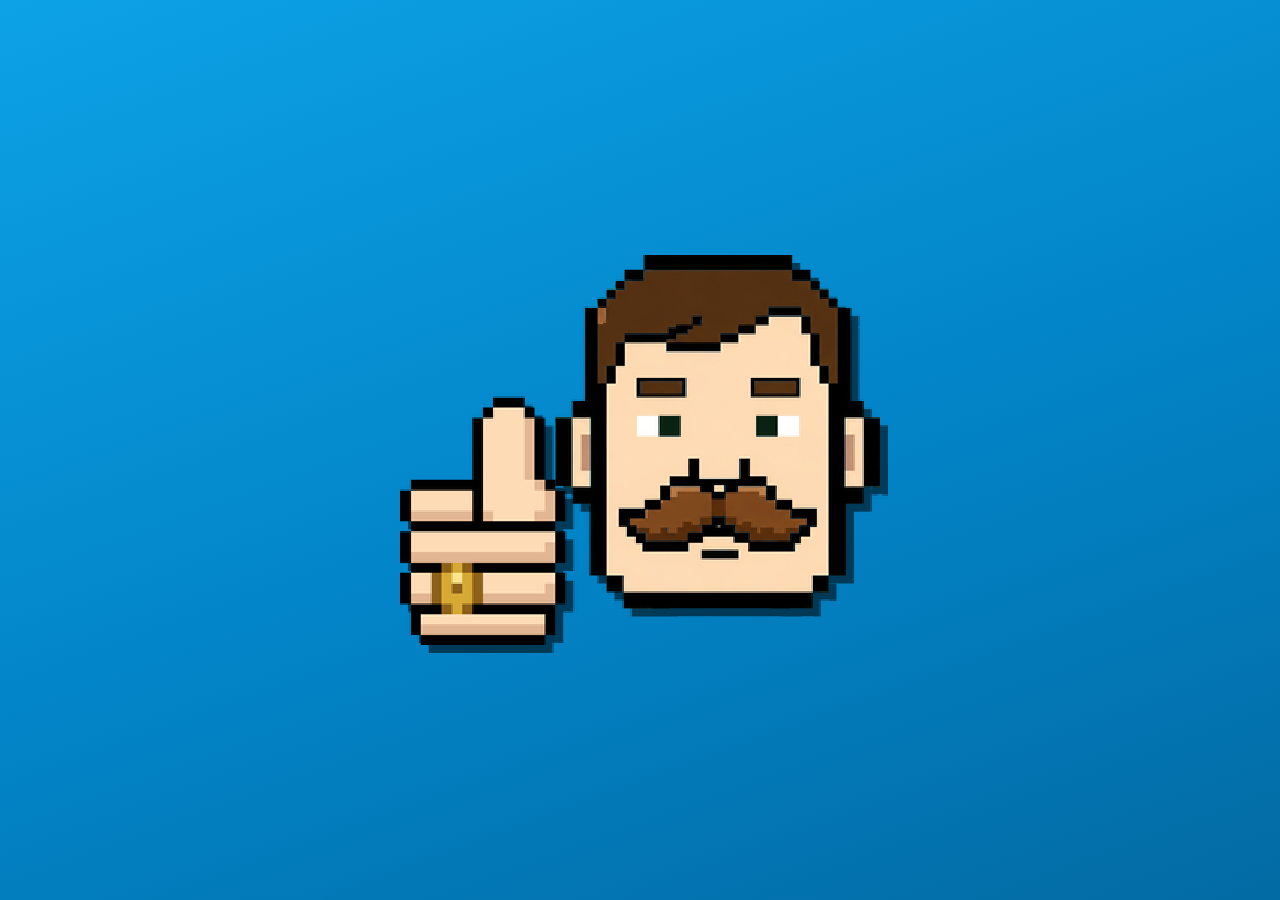
==== commit 3321ad1f: "jadSim: Jad thumbs-up intro on the splash, smaller Jad icons, bigger Examples menu, scope fills the " ====
--- a/jadsim/index.html
+++ b/jadsim/index.html
@@ -29,8 +29,8 @@
         if (dark) document.documentElement.classList.add('dark');
       } catch (e) {}
     </script>
-    <script type="module" crossorigin src="./assets/index-DnBcipTf.js"></script>
-    <link rel="stylesheet" crossorigin href="./assets/index-DUoGzQWc.css">
+    <script type="module" crossorigin src="./assets/index-sGKJCyBp.js"></script>
+    <link rel="stylesheet" crossorigin href="./assets/index-3SgZC0Gx.css">
   </head>
   <body>
     <div id="root"></div>
--- a/jadsim/assets/index-3SgZC0Gx.css
+++ b/jadsim/assets/index-3SgZC0Gx.css
@@ -0,0 +1,2 @@
+@font-face{font-family:IBM Plex Sans;font-style:normal;font-display:swap;font-weight:400;src:url(./ibm-plex-sans-cyrillic-ext-400-normal-g30qAdWV.woff2) format("woff2"),url(./ibm-plex-sans-cyrillic-ext-400-normal-Dsrv2Tcn.woff) format("woff");unicode-range:U+0460-052F,U+1C80-1C8A,U+20B4,U+2DE0-2DFF,U+A640-A69F,U+FE2E-FE2F}@font-face{font-family:IBM Plex Sans;font-style:normal;font-display:swap;font-weight:400;src:url(./ibm-plex-sans-cyrillic-400-normal-DZqxrq2p.woff2) format("woff2"),url(./ibm-plex-sans-cyrillic-400-normal-BTotfTJu.woff) format("woff");unicode-range:U+0301,U+0400-045F,U+0490-0491,U+04B0-04B1,U+2116}@font-face{font-family:IBM Plex Sans;font-style:normal;font-display:swap;font-weight:400;src:url(./ibm-plex-sans-greek-400-normal-_efipK4i.woff2) format("woff2"),url(./ibm-plex-sans-greek-400-normal-D9ESIMu3.woff) format("woff");unicode-range:U+0370-0377,U+037A-037F,U+0384-038A,U+038C,U+038E-03A1,U+03A3-03FF}@font-face{font-family:IBM Plex Sans;font-style:normal;font-display:swap;font-weight:400;src:url(./ibm-plex-sans-vietnamese-400-normal-DG4YqDda.woff2) format("woff2"),url(./ibm-plex-sans-vietnamese-400-normal-fK1oJ5dG.woff) format("woff");unicode-range:U+0102-0103,U+0110-0111,U+0128-0129,U+0168-0169,U+01A0-01A1,U+01AF-01B0,U+0300-0301,U+0303-0304,U+0308-0309,U+0323,U+0329,U+1EA0-1EF9,U+20AB}@font-face{font-family:IBM Plex Sans;font-style:normal;font-display:swap;font-weight:400;src:url(./ibm-plex-sans-latin-ext-400-normal-C5H60-Va.woff2) format("woff2"),url(./ibm-plex-sans-latin-ext-400-normal-RBey6euL.woff) format("woff");unicode-range:U+0100-02BA,U+02BD-02C5,U+02C7-02CC,U+02CE-02D7,U+02DD-02FF,U+0304,U+0308,U+0329,U+1D00-1DBF,U+1E00-1E9F,U+1EF2-1EFF,U+2020,U+20A0-20AB,U+20AD-20C0,U+2113,U+2C60-2C7F,U+A720-A7FF}@font-face{font-family:IBM Plex Sans;font-style:normal;font-display:swap;font-weight:400;src:url(./ibm-plex-sans-latin-400-normal-CDDApCn2.woff2) format("woff2"),url(./ibm-plex-sans-latin-400-normal-CYLoc0-x.woff) format("woff");unicode-range:U+0000-00FF,U+0131,U+0152-0153,U+02BB-02BC,U+02C6,U+02DA,U+02DC,U+0304,U+0308,U+0329,U+2000-206F,U+20AC,U+2122,U+2191,U+2193,U+2212,U+2215,U+FEFF,U+FFFD}@font-face{font-family:IBM Plex Sans;font-style:normal;font-display:swap;font-weight:500;src:url(./ibm-plex-sans-cyrillic-ext-500-normal-Cs5J6C77.woff2) format("woff2"),url(./ibm-plex-sans-cyrillic-ext-500-normal-DB5PtV2g.woff) format("woff");unicode-range:U+0460-052F,U+1C80-1C8A,U+20B4,U+2DE0-2DFF,U+A640-A69F,U+FE2E-FE2F}@font-face{font-family:IBM Plex Sans;font-style:normal;font-display:swap;font-weight:500;src:url(./ibm-plex-sans-cyrillic-500-normal-CocWQlwt.woff2) format("woff2"),url(./ibm-plex-sans-cyrillic-500-normal-ByOcLdNv.woff) format("woff");unicode-range:U+0301,U+0400-045F,U+0490-0491,U+04B0-04B1,U+2116}@font-face{font-family:IBM Plex Sans;font-style:normal;font-display:swap;font-weight:500;src:url(./ibm-plex-sans-greek-500-normal-JMMifIXV.woff2) format("woff2"),url(./ibm-plex-sans-greek-500-normal-CuWXN6rf.woff) format("woff");unicode-range:U+0370-0377,U+037A-037F,U+0384-038A,U+038C,U+038E-03A1,U+03A3-03FF}@font-face{font-family:IBM Plex Sans;font-style:normal;font-display:swap;font-weight:500;src:url(./ibm-plex-sans-vietnamese-500-normal-e4dixQRQ.woff2) format("woff2"),url(./ibm-plex-sans-vietnamese-500-normal-BEb3_waV.woff) format("woff");unicode-range:U+0102-0103,U+0110-0111,U+0128-0129,U+0168-0169,U+01A0-01A1,U+01AF-01B0,U+0300-0301,U+0303-0304,U+0308-0309,U+0323,U+0329,U+1EA0-1EF9,U+20AB}@font-face{font-family:IBM Plex Sans;font-style:normal;font-display:swap;font-weight:500;src:url(./ibm-plex-sans-latin-ext-500-normal-DakdToA3.woff2) format("woff2"),url(./ibm-plex-sans-latin-ext-500-normal-D0aIdm-b.woff) format("woff");unicode-range:U+0100-02BA,U+02BD-02C5,U+02C7-02CC,U+02CE-02D7,U+02DD-02FF,U+0304,U+0308,U+0329,U+1D00-1DBF,U+1E00-1E9F,U+1EF2-1EFF,U+2020,U+20A0-20AB,U+20AD-20C0,U+2113,U+2C60-2C7F,U+A720-A7FF}@font-face{font-family:IBM Plex Sans;font-style:normal;font-display:swap;font-weight:500;src:url(./ibm-plex-sans-latin-500-normal-6ng42L7E.woff2) format("woff2"),url(./ibm-plex-sans-latin-500-normal-BgVn5rGT.woff) format("woff");unicode-range:U+0000-00FF,U+0131,U+0152-0153,U+02BB-02BC,U+02C6,U+02DA,U+02DC,U+0304,U+0308,U+0329,U+2000-206F,U+20AC,U+2122,U+2191,U+2193,U+2212,U+2215,U+FEFF,U+FFFD}@font-face{font-family:IBM Plex Sans;font-style:normal;font-display:swap;font-weight:600;src:url(./ibm-plex-sans-cyrillic-ext-600-normal-DUMzJB7m.woff2) format("woff2"),url(./ibm-plex-sans-cyrillic-ext-600-normal-Bz0x94Yp.woff) format("woff");unicode-range:U+0460-052F,U+1C80-1C8A,U+20B4,U+2DE0-2DFF,U+A640-A69F,U+FE2E-FE2F}@font-face{font-family:IBM Plex Sans;font-style:normal;font-display:swap;font-weight:600;src:url(./ibm-plex-sans-cyrillic-600-normal-71GNu3SW.woff2) format("woff2"),url(./ibm-plex-sans-cyrillic-600-normal-BGq0mW3O.woff) format("woff");unicode-range:U+0301,U+0400-045F,U+0490-0491,U+04B0-04B1,U+2116}@font-face{font-family:IBM Plex Sans;font-style:normal;font-display:swap;font-weight:600;src:url(./ibm-plex-sans-greek-600-normal-DzTrcv_p.woff2) format("woff2"),url(./ibm-plex-sans-greek-600-normal-D-CqTdkO.woff) format("woff");unicode-range:U+0370-0377,U+037A-037F,U+0384-038A,U+038C,U+038E-03A1,U+03A3-03FF}@font-face{font-family:IBM Plex Sans;font-style:normal;font-display:swap;font-weight:600;src:url(./ibm-plex-sans-vietnamese-600-normal-DpPYBSTl.woff2) format("woff2"),url(./ibm-plex-sans-vietnamese-600-normal-DgdngZtN.woff) format("woff");unicode-range:U+0102-0103,U+0110-0111,U+0128-0129,U+0168-0169,U+01A0-01A1,U+01AF-01B0,U+0300-0301,U+0303-0304,U+0308-0309,U+0323,U+0329,U+1EA0-1EF9,U+20AB}@font-face{font-family:IBM Plex Sans;font-style:normal;font-display:swap;font-weight:600;src:url(./ibm-plex-sans-latin-ext-600-normal-DOrvGEcy.woff2) format("woff2"),url(./ibm-plex-sans-latin-ext-600-normal-DIrixKbi.woff) format("woff");unicode-range:U+0100-02BA,U+02BD-02C5,U+02C7-02CC,U+02CE-02D7,U+02DD-02FF,U+0304,U+0308,U+0329,U+1D00-1DBF,U+1E00-1E9F,U+1EF2-1EFF,U+2020,U+20A0-20AB,U+20AD-20C0,U+2113,U+2C60-2C7F,U+A720-A7FF}@font-face{font-family:IBM Plex Sans;font-style:normal;font-display:swap;font-weight:600;src:url(./ibm-plex-sans-latin-600-normal-CuJfVYMP.woff2) format("woff2"),url(./ibm-plex-sans-latin-600-normal-Cu4Hd6ag.woff) format("woff");unicode-range:U+0000-00FF,U+0131,U+0152-0153,U+02BB-02BC,U+02C6,U+02DA,U+02DC,U+0304,U+0308,U+0329,U+2000-206F,U+20AC,U+2122,U+2191,U+2193,U+2212,U+2215,U+FEFF,U+FFFD}@font-face{font-family:Share Tech Mono;font-style:normal;font-display:swap;font-weight:400;src:url(./share-tech-mono-latin-400-normal-CCqdbj5z.woff2) format("woff2"),url(./share-tech-mono-latin-400-normal-15MgdvEM.woff) format("woff");unicode-range:U+0000-00FF,U+0131,U+0152-0153,U+02BB-02BC,U+02C6,U+02DA,U+02DC,U+0304,U+0308,U+0329,U+2000-206F,U+20AC,U+2122,U+2191,U+2193,U+2212,U+2215,U+FEFF,U+FFFD}@font-face{font-family:VT323;font-style:normal;font-display:swap;font-weight:400;src:url(./vt323-vietnamese-400-normal-D0VnvwZ9.woff2) format("woff2"),url(./vt323-vietnamese-400-normal-D_5Q7Vcv.woff) format("woff");unicode-range:U+0102-0103,U+0110-0111,U+0128-0129,U+0168-0169,U+01A0-01A1,U+01AF-01B0,U+0300-0301,U+0303-0304,U+0308-0309,U+0323,U+0329,U+1EA0-1EF9,U+20AB}@font-face{font-family:VT323;font-style:normal;font-display:swap;font-weight:400;src:url(./vt323-latin-ext-400-normal-iUdYUaX4.woff2) format("woff2"),url(./vt323-latin-ext-400-normal-DqOq58ri.woff) format("woff");unicode-range:U+0100-02BA,U+02BD-02C5,U+02C7-02CC,U+02CE-02D7,U+02DD-02FF,U+0304,U+0308,U+0329,U+1D00-1DBF,U+1E00-1E9F,U+1EF2-1EFF,U+2020,U+20A0-20AB,U+20AD-20C0,U+2113,U+2C60-2C7F,U+A720-A7FF}@font-face{font-family:VT323;font-style:normal;font-display:swap;font-weight:400;src:url(./vt323-latin-400-normal-wDgJuOC9.woff2) format("woff2"),url(./vt323-latin-400-normal-Dqn9ZSPj.woff) format("woff");unicode-range:U+0000-00FF,U+0131,U+0152-0153,U+02BB-02BC,U+02C6,U+02DA,U+02DC,U+0304,U+0308,U+0329,U+2000-206F,U+20AC,U+2122,U+2191,U+2193,U+2212,U+2215,U+FEFF,U+FFFD}@font-face{font-family:"Press Start 2P";font-style:normal;font-display:swap;font-weight:400;src:url(./press-start-2p-latin-400-normal-_wFEWmAB.woff2) format("woff2"),url(./press-start-2p-latin-400-normal-KLytu4cr.woff) format("woff")}*,:before,:after{--tw-border-spacing-x: 0;--tw-border-spacing-y: 0;--tw-translate-x: 0;--tw-translate-y: 0;--tw-rotate: 0;--tw-skew-x: 0;--tw-skew-y: 0;--tw-scale-x: 1;--tw-scale-y: 1;--tw-pan-x: ;--tw-pan-y: ;--tw-pinch-zoom: ;--tw-scroll-snap-strictness: proximity;--tw-gradient-from-position: ;--tw-gradient-via-position: ;--tw-gradient-to-position: ;--tw-ordinal: ;--tw-slashed-zero: ;--tw-numeric-figure: ;--tw-numeric-spacing: ;--tw-numeric-fraction: ;--tw-ring-inset: ;--tw-ring-offset-width: 0px;--tw-ring-offset-color: #fff;--tw-ring-color: rgb(59 130 246 / .5);--tw-ring-offset-shadow: 0 0 #0000;--tw-ring-shadow: 0 0 #0000;--tw-shadow: 0 0 #0000;--tw-shadow-colored: 0 0 #0000;--tw-blur: ;--tw-brightness: ;--tw-contrast: ;--tw-grayscale: ;--tw-hue-rotate: ;--tw-invert: ;--tw-saturate: ;--tw-sepia: ;--tw-drop-shadow: ;--tw-backdrop-blur: ;--tw-backdrop-brightness: ;--tw-backdrop-contrast: ;--tw-backdrop-grayscale: ;--tw-backdrop-hue-rotate: ;--tw-backdrop-invert: ;--tw-backdrop-opacity: ;--tw-backdrop-saturate: ;--tw-backdrop-sepia: ;--tw-contain-size: ;--tw-contain-layout: ;--tw-contain-paint: ;--tw-contain-style: }::backdrop{--tw-border-spacing-x: 0;--tw-border-spacing-y: 0;--tw-translate-x: 0;--tw-translate-y: 0;--tw-rotate: 0;--tw-skew-x: 0;--tw-skew-y: 0;--tw-scale-x: 1;--tw-scale-y: 1;--tw-pan-x: ;--tw-pan-y: ;--tw-pinch-zoom: ;--tw-scroll-snap-strictness: proximity;--tw-gradient-from-position: ;--tw-gradient-via-position: ;--tw-gradient-to-position: ;--tw-ordinal: ;--tw-slashed-zero: ;--tw-numeric-figure: ;--tw-numeric-spacing: ;--tw-numeric-fraction: ;--tw-ring-inset: ;--tw-ring-offset-width: 0px;--tw-ring-offset-color: #fff;--tw-ring-color: rgb(59 130 246 / .5);--tw-ring-offset-shadow: 0 0 #0000;--tw-ring-shadow: 0 0 #0000;--tw-shadow: 0 0 #0000;--tw-shadow-colored: 0 0 #0000;--tw-blur: ;--tw-brightness: ;--tw-contrast: ;--tw-grayscale: ;--tw-hue-rotate: ;--tw-invert: ;--tw-saturate: ;--tw-sepia: ;--tw-drop-shadow: ;--tw-backdrop-blur: ;--tw-backdrop-brightness: ;--tw-backdrop-contrast: ;--tw-backdrop-grayscale: ;--tw-backdrop-hue-rotate: ;--tw-backdrop-invert: ;--tw-backdrop-opacity: ;--tw-backdrop-saturate: ;--tw-backdrop-sepia: ;--tw-contain-size: ;--tw-contain-layout: ;--tw-contain-paint: ;--tw-contain-style: }*,:before,:after{box-sizing:border-box;border-width:0;border-style:solid;border-color:#e5e7eb}:before,:after{--tw-content: ""}html,:host{line-height:1.5;-webkit-text-size-adjust:100%;-moz-tab-size:4;-o-tab-size:4;tab-size:4;font-family:IBM Plex Sans,ui-sans-serif,system-ui,sans-serif;font-feature-settings:normal;font-variation-settings:normal;-webkit-tap-highlight-color:transparent}body{margin:0;line-height:inherit}hr{height:0;color:inherit;border-top-width:1px}abbr:where([title]){-webkit-text-decoration:underline dotted;text-decoration:underline dotted}h1,h2,h3,h4,h5,h6{font-size:inherit;font-weight:inherit}a{color:inherit;text-decoration:inherit}b,strong{font-weight:bolder}code,kbd,samp,pre{font-family:Share Tech Mono,ui-monospace,SFMono-Regular,Menlo,monospace;font-feature-settings:normal;font-variation-settings:normal;font-size:1em}small{font-size:80%}sub,sup{font-size:75%;line-height:0;position:relative;vertical-align:baseline}sub{bottom:-.25em}sup{top:-.5em}table{text-indent:0;border-color:inherit;border-collapse:collapse}button,input,optgroup,select,textarea{font-family:inherit;font-feature-settings:inherit;font-variation-settings:inherit;font-size:100%;font-weight:inherit;line-height:inherit;letter-spacing:inherit;color:inherit;margin:0;padding:0}button,select{text-transform:none}button,input:where([type=button]),input:where([type=reset]),input:where([type=submit]){-webkit-appearance:button;background-color:transparent;background-image:none}:-moz-focusring{outline:auto}:-moz-ui-invalid{box-shadow:none}progress{vertical-align:baseline}::-webkit-inner-spin-button,::-webkit-outer-spin-button{height:auto}[type=search]{-webkit-appearance:textfield;outline-offset:-2px}::-webkit-search-decoration{-webkit-appearance:none}::-webkit-file-upload-button{-webkit-appearance:button;font:inherit}summary{display:list-item}blockquote,dl,dd,h1,h2,h3,h4,h5,h6,hr,figure,p,pre{margin:0}fieldset{margin:0;padding:0}legend{padding:0}ol,ul,menu{list-style:none;margin:0;padding:0}dialog{padding:0}textarea{resize:vertical}input::-moz-placeholder,textarea::-moz-placeholder{opacity:1;color:#9ca3af}input::placeholder,textarea::placeholder{opacity:1;color:#9ca3af}button,[role=button]{cursor:pointer}:disabled{cursor:default}img,svg,video,canvas,audio,iframe,embed,object{display:block;vertical-align:middle}img,video{max-width:100%;height:auto}[hidden]:where(:not([hidden=until-found])){display:none}.pointer-events-none{pointer-events:none}.pointer-events-auto{pointer-events:auto}.visible{visibility:visible}.fixed{position:fixed}.absolute{position:absolute}.relative{position:relative}.inset-0{top:0;right:0;bottom:0;left:0}.inset-\[-4\%\]{top:-4%;right:-4%;bottom:-4%;left:-4%}.-bottom-6{bottom:-1.5rem}.-left-\[9px\]{left:-9px}.-right-6{right:-1.5rem}.-top-\[9px\]{top:-9px}.bottom-3{bottom:.75rem}.bottom-4{bottom:1rem}.left-1\/2{left:50%}.left-3{left:.75rem}.top-3{top:.75rem}.z-10{z-index:10}.z-20{z-index:20}.z-30{z-index:30}.z-40{z-index:40}.z-50{z-index:50}.z-\[60\]{z-index:60}.-mx-6{margin-left:-1.5rem;margin-right:-1.5rem}.mx-0\.5{margin-left:.125rem;margin-right:.125rem}.mx-auto{margin-left:auto;margin-right:auto}.mx-px{margin-left:1px;margin-right:1px}.my-1{margin-top:.25rem;margin-bottom:.25rem}.-ml-\[7px\]{margin-left:-7px}.mb-1{margin-bottom:.25rem}.mb-2{margin-bottom:.5rem}.mb-3{margin-bottom:.75rem}.mb-4{margin-bottom:1rem}.ml-0\.5{margin-left:.125rem}.ml-auto{margin-left:auto}.mr-1{margin-right:.25rem}.mr-1\.5{margin-right:.375rem}.mr-6{margin-right:1.5rem}.mt-1{margin-top:.25rem}.mt-1\.5{margin-top:.375rem}.mt-10{margin-top:2.5rem}.mt-2{margin-top:.5rem}.mt-3{margin-top:.75rem}.mt-4{margin-top:1rem}.mt-5{margin-top:1.25rem}.mt-6{margin-top:1.5rem}.mt-8{margin-top:2rem}.block{display:block}.inline-block{display:inline-block}.flex{display:flex}.\!table{display:table!important}.table{display:table}.grid{display:grid}.\!contents{display:contents!important}.contents{display:contents}.hidden{display:none}.h-1{height:.25rem}.h-10{height:2.5rem}.h-12{height:3rem}.h-2{height:.5rem}.h-24{height:6rem}.h-28{height:7rem}.h-3{height:.75rem}.h-3\.5{height:.875rem}.h-4{height:1rem}.h-40{height:10rem}.h-48{height:12rem}.h-5{height:1.25rem}.h-6{height:1.5rem}.h-7{height:1.75rem}.h-8{height:2rem}.h-\[108\%\]{height:108%}.h-\[150px\]{height:150px}.h-\[68px\]{height:68px}.h-\[clamp\(3rem\,15vw\,76px\)\]{height:clamp(3rem,15vw,76px)}.h-full{height:100%}.h-screen{height:100vh}.max-h-full{max-height:100%}.min-h-0{min-height:0px}.w-10{width:2.5rem}.w-14{width:3.5rem}.w-16{width:4rem}.w-2{width:.5rem}.w-20{width:5rem}.w-24{width:6rem}.w-28{width:7rem}.w-3{width:.75rem}.w-3\.5{width:.875rem}.w-32{width:8rem}.w-36{width:9rem}.w-4{width:1rem}.w-40{width:10rem}.w-48{width:12rem}.w-5{width:1.25rem}.w-56{width:14rem}.w-64{width:16rem}.w-7{width:1.75rem}.w-72{width:18rem}.w-8{width:2rem}.w-\[108\%\]{width:108%}.w-\[21rem\]{width:21rem}.w-\[240px\]{width:240px}.w-\[88px\]{width:88px}.w-\[92px\]{width:92px}.w-\[clamp\(3rem\,15vw\,76px\)\]{width:clamp(3rem,15vw,76px)}.w-auto{width:auto}.w-full{width:100%}.w-px{width:1px}.min-w-0{min-width:0px}.min-w-\[184px\]{min-width:184px}.max-w-2xl{max-width:42rem}.max-w-\[34rem\]{max-width:34rem}.max-w-lg{max-width:32rem}.max-w-xs{max-width:20rem}.flex-1{flex:1 1 0%}.shrink-0{flex-shrink:0}.-translate-x-1\/2{--tw-translate-x: -50%;transform:translate(var(--tw-translate-x),var(--tw-translate-y)) rotate(var(--tw-rotate)) skew(var(--tw-skew-x)) skewY(var(--tw-skew-y)) scaleX(var(--tw-scale-x)) scaleY(var(--tw-scale-y))}.rotate-45{--tw-rotate: 45deg;transform:translate(var(--tw-translate-x),var(--tw-translate-y)) rotate(var(--tw-rotate)) skew(var(--tw-skew-x)) skewY(var(--tw-skew-y)) scaleX(var(--tw-scale-x)) scaleY(var(--tw-scale-y))}.transform{transform:translate(var(--tw-translate-x),var(--tw-translate-y)) rotate(var(--tw-rotate)) skew(var(--tw-skew-x)) skewY(var(--tw-skew-y)) scaleX(var(--tw-scale-x)) scaleY(var(--tw-scale-y))}.cursor-copy{cursor:copy}.cursor-crosshair{cursor:crosshair}.cursor-default{cursor:default}.cursor-grab{cursor:grab}.cursor-grabbing{cursor:grabbing}.cursor-move{cursor:move}.cursor-pointer{cursor:pointer}.touch-none{touch-action:none}.select-none{-webkit-user-select:none;-moz-user-select:none;user-select:none}.resize{resize:both}.grid-cols-2{grid-template-columns:repeat(2,minmax(0,1fr))}.flex-col{flex-direction:column}.flex-wrap{flex-wrap:wrap}.items-start{align-items:flex-start}.items-end{align-items:flex-end}.items-center{align-items:center}.items-baseline{align-items:baseline}.items-stretch{align-items:stretch}.justify-end{justify-content:flex-end}.justify-center{justify-content:center}.justify-between{justify-content:space-between}.gap-1{gap:.25rem}.gap-1\.5{gap:.375rem}.gap-2{gap:.5rem}.gap-3{gap:.75rem}.gap-5{gap:1.25rem}.gap-6{gap:1.5rem}.gap-x-2{-moz-column-gap:.5rem;column-gap:.5rem}.gap-x-3{-moz-column-gap:.75rem;column-gap:.75rem}.gap-x-4{-moz-column-gap:1rem;column-gap:1rem}.gap-x-6{-moz-column-gap:1.5rem;column-gap:1.5rem}.gap-y-1{row-gap:.25rem}.gap-y-2{row-gap:.5rem}.gap-y-4{row-gap:1rem}.space-y-0\.5>:not([hidden])~:not([hidden]){--tw-space-y-reverse: 0;margin-top:calc(.125rem * calc(1 - var(--tw-space-y-reverse)));margin-bottom:calc(.125rem * var(--tw-space-y-reverse))}.space-y-1>:not([hidden])~:not([hidden]){--tw-space-y-reverse: 0;margin-top:calc(.25rem * calc(1 - var(--tw-space-y-reverse)));margin-bottom:calc(.25rem * var(--tw-space-y-reverse))}.space-y-1\.5>:not([hidden])~:not([hidden]){--tw-space-y-reverse: 0;margin-top:calc(.375rem * calc(1 - var(--tw-space-y-reverse)));margin-bottom:calc(.375rem * var(--tw-space-y-reverse))}.space-y-3>:not([hidden])~:not([hidden]){--tw-space-y-reverse: 0;margin-top:calc(.75rem * calc(1 - var(--tw-space-y-reverse)));margin-bottom:calc(.75rem * var(--tw-space-y-reverse))}.overflow-auto{overflow:auto}.overflow-hidden{overflow:hidden}.overflow-visible{overflow:visible}.overflow-y-auto{overflow-y:auto}.truncate{overflow:hidden;text-overflow:ellipsis;white-space:nowrap}.whitespace-nowrap{white-space:nowrap}.rounded{border-radius:.25rem}.rounded-2xl{border-radius:1rem}.rounded-full{border-radius:9999px}.rounded-lg{border-radius:.5rem}.rounded-sm{border-radius:.125rem}.rounded-t-lg{border-top-left-radius:.5rem;border-top-right-radius:.5rem}.border{border-width:1px}.border-2{border-width:2px}.border-4{border-width:4px}.border-x{border-left-width:1px;border-right-width:1px}.border-b{border-bottom-width:1px}.border-b-2,.border-b-\[2px\]{border-bottom-width:2px}.border-l{border-left-width:1px}.border-l-2{border-left-width:2px}.border-r{border-right-width:1px}.border-r-4{border-right-width:4px}.border-t{border-top-width:1px}.border-t-2{border-top-width:2px}.\!border-hood{--tw-border-opacity: 1 !important;border-color:rgb(47 82 184 / var(--tw-border-opacity, 1))!important}.border-\[\#0b1022\]{--tw-border-opacity: 1;border-color:rgb(11 16 34 / var(--tw-border-opacity, 1))}.border-black{--tw-border-opacity: 1;border-color:rgb(0 0 0 / var(--tw-border-opacity, 1))}.border-cyan-500\/60{border-color:#06b6d499}.border-emerald-500{--tw-border-opacity: 1;border-color:rgb(16 185 129 / var(--tw-border-opacity, 1))}.border-hood{--tw-border-opacity: 1;border-color:rgb(47 82 184 / var(--tw-border-opacity, 1))}.border-red-200{--tw-border-opacity: 1;border-color:rgb(254 202 202 / var(--tw-border-opacity, 1))}.border-red-300{--tw-border-opacity: 1;border-color:rgb(252 165 165 / var(--tw-border-opacity, 1))}.border-red-400{--tw-border-opacity: 1;border-color:rgb(248 113 113 / var(--tw-border-opacity, 1))}.border-sky-900{--tw-border-opacity: 1;border-color:rgb(12 74 110 / var(--tw-border-opacity, 1))}.border-stone-200{--tw-border-opacity: 1;border-color:rgb(231 229 228 / var(--tw-border-opacity, 1))}.border-stone-300{--tw-border-opacity: 1;border-color:rgb(214 211 209 / var(--tw-border-opacity, 1))}.border-stone-600{--tw-border-opacity: 1;border-color:rgb(87 83 78 / var(--tw-border-opacity, 1))}.border-stone-700{--tw-border-opacity: 1;border-color:rgb(68 64 60 / var(--tw-border-opacity, 1))}.border-stone-900{--tw-border-opacity: 1;border-color:rgb(28 25 23 / var(--tw-border-opacity, 1))}.border-transparent{border-color:transparent}.border-yellow-300{--tw-border-opacity: 1;border-color:rgb(253 224 71 / var(--tw-border-opacity, 1))}.border-b-red-400{--tw-border-opacity: 1;border-bottom-color:rgb(248 113 113 / var(--tw-border-opacity, 1))}.border-b-stone-400{--tw-border-opacity: 1;border-bottom-color:rgb(168 162 158 / var(--tw-border-opacity, 1))}.\!bg-hood{--tw-bg-opacity: 1 !important;background-color:rgb(47 82 184 / var(--tw-bg-opacity, 1))!important}.bg-\[\#060914\]{--tw-bg-opacity: 1;background-color:rgb(6 9 20 / var(--tw-bg-opacity, 1))}.bg-\[\#0b1022\]{--tw-bg-opacity: 1;background-color:rgb(11 16 34 / var(--tw-bg-opacity, 1))}.bg-\[\#0b1510\]{--tw-bg-opacity: 1;background-color:rgb(11 21 16 / var(--tw-bg-opacity, 1))}.bg-\[\#0d1a10\]{--tw-bg-opacity: 1;background-color:rgb(13 26 16 / var(--tw-bg-opacity, 1))}.bg-\[\#c9d6b4\]{--tw-bg-opacity: 1;background-color:rgb(201 214 180 / var(--tw-bg-opacity, 1))}.bg-\[\#fdfbf6\]{--tw-bg-opacity: 1;background-color:rgb(253 251 246 / var(--tw-bg-opacity, 1))}.bg-amber-500{--tw-bg-opacity: 1;background-color:rgb(245 158 11 / var(--tw-bg-opacity, 1))}.bg-black\/30{background-color:#0000004d}.bg-cyan-300{--tw-bg-opacity: 1;background-color:rgb(103 232 249 / var(--tw-bg-opacity, 1))}.bg-cyan-50{--tw-bg-opacity: 1;background-color:rgb(236 254 255 / var(--tw-bg-opacity, 1))}.bg-emerald-600\/20{background-color:#05966933}.bg-green-600{--tw-bg-opacity: 1;background-color:rgb(22 163 74 / var(--tw-bg-opacity, 1))}.bg-hood-light{--tw-bg-opacity: 1;background-color:rgb(238 242 252 / var(--tw-bg-opacity, 1))}.bg-red-50{--tw-bg-opacity: 1;background-color:rgb(254 242 242 / var(--tw-bg-opacity, 1))}.bg-red-500{--tw-bg-opacity: 1;background-color:rgb(239 68 68 / var(--tw-bg-opacity, 1))}.bg-red-500\/20{background-color:#ef444433}.bg-sky-400{--tw-bg-opacity: 1;background-color:rgb(56 189 248 / var(--tw-bg-opacity, 1))}.bg-sky-600{--tw-bg-opacity: 1;background-color:rgb(2 132 199 / var(--tw-bg-opacity, 1))}.bg-stone-100{--tw-bg-opacity: 1;background-color:rgb(245 245 244 / var(--tw-bg-opacity, 1))}.bg-stone-200{--tw-bg-opacity: 1;background-color:rgb(231 229 228 / var(--tw-bg-opacity, 1))}.bg-stone-300{--tw-bg-opacity: 1;background-color:rgb(214 211 209 / var(--tw-bg-opacity, 1))}.bg-stone-50{--tw-bg-opacity: 1;background-color:rgb(250 250 249 / var(--tw-bg-opacity, 1))}.bg-stone-600{--tw-bg-opacity: 1;background-color:rgb(87 83 78 / var(--tw-bg-opacity, 1))}.bg-stone-700{--tw-bg-opacity: 1;background-color:rgb(68 64 60 / var(--tw-bg-opacity, 1))}.bg-stone-800{--tw-bg-opacity: 1;background-color:rgb(41 37 36 / var(--tw-bg-opacity, 1))}.bg-stone-800\/95{background-color:#292524f2}.bg-stone-900{--tw-bg-opacity: 1;background-color:rgb(28 25 23 / var(--tw-bg-opacity, 1))}.bg-stone-950\/60{background-color:#0c0a0999}.bg-white{--tw-bg-opacity: 1;background-color:rgb(255 255 255 / var(--tw-bg-opacity, 1))}.bg-white\/90{background-color:#ffffffe6}.bg-yellow-300{--tw-bg-opacity: 1;background-color:rgb(253 224 71 / var(--tw-bg-opacity, 1))}.bg-gradient-to-r{background-image:linear-gradient(to right,var(--tw-gradient-stops))}.from-hood{--tw-gradient-from: #2f52b8 var(--tw-gradient-from-position);--tw-gradient-to: rgb(47 82 184 / 0) var(--tw-gradient-to-position);--tw-gradient-stops: var(--tw-gradient-from), var(--tw-gradient-to)}.via-sky-400{--tw-gradient-to: rgb(56 189 248 / 0) var(--tw-gradient-to-position);--tw-gradient-stops: var(--tw-gradient-from), #38bdf8 var(--tw-gradient-via-position), var(--tw-gradient-to)}.to-cyan-200{--tw-gradient-to: #a5f3fc var(--tw-gradient-to-position)}.object-cover{-o-object-fit:cover;object-fit:cover}.p-2{padding:.5rem}.p-3{padding:.75rem}.p-4{padding:1rem}.p-5{padding:1.25rem}.px-0{padding-left:0;padding-right:0}.px-1{padding-left:.25rem;padding-right:.25rem}.px-1\.5{padding-left:.375rem;padding-right:.375rem}.px-2{padding-left:.5rem;padding-right:.5rem}.px-2\.5{padding-left:.625rem;padding-right:.625rem}.px-3{padding-left:.75rem;padding-right:.75rem}.px-4{padding-left:1rem;padding-right:1rem}.px-6{padding-left:1.5rem;padding-right:1.5rem}.px-8{padding-left:2rem;padding-right:2rem}.py-0\.5{padding-top:.125rem;padding-bottom:.125rem}.py-1{padding-top:.25rem;padding-bottom:.25rem}.py-1\.5{padding-top:.375rem;padding-bottom:.375rem}.py-2{padding-top:.5rem;padding-bottom:.5rem}.py-3{padding-top:.75rem;padding-bottom:.75rem}.pb-1{padding-bottom:.25rem}.pb-2{padding-bottom:.5rem}.pb-3{padding-bottom:.75rem}.pb-4{padding-bottom:1rem}.pl-4{padding-left:1rem}.pr-12{padding-right:3rem}.pt-3{padding-top:.75rem}.text-left{text-align:left}.text-center{text-align:center}.text-right{text-align:right}.font-lcd{font-family:VT323,ui-monospace,monospace}.font-mono{font-family:Share Tech Mono,ui-monospace,SFMono-Regular,Menlo,monospace}.font-pixel{font-family:"Press Start 2P",VT323,monospace}.font-sans{font-family:IBM Plex Sans,ui-sans-serif,system-ui,sans-serif}.text-3xl{font-size:1.875rem;line-height:2.25rem}.text-4xl{font-size:2.25rem;line-height:2.5rem}.text-5xl{font-size:3rem;line-height:1}.text-7xl{font-size:4.5rem;line-height:1}.text-\[10px\]{font-size:10px}.text-\[11px\]{font-size:11px}.text-\[12px\]{font-size:12px}.text-\[13\.5px\]{font-size:13.5px}.text-\[13px\]{font-size:13px}.text-\[15px\]{font-size:15px}.text-\[17px\]{font-size:17px}.text-\[26px\]{font-size:26px}.text-\[clamp\(1\.6rem\,9vw\,4rem\)\]{font-size:clamp(1.6rem,9vw,4rem)}.text-\[clamp\(8px\,2\.4vw\,13px\)\]{font-size:clamp(8px,2.4vw,13px)}.text-base{font-size:1rem;line-height:1.5rem}.text-lg{font-size:1.125rem;line-height:1.75rem}.text-sm{font-size:.875rem;line-height:1.25rem}.text-xl{font-size:1.25rem;line-height:1.75rem}.text-xs{font-size:.75rem;line-height:1rem}.font-medium{font-weight:500}.font-normal{font-weight:400}.font-semibold{font-weight:600}.uppercase{text-transform:uppercase}.italic{font-style:italic}.tabular-nums{--tw-numeric-spacing: tabular-nums;font-variant-numeric:var(--tw-ordinal) var(--tw-slashed-zero) var(--tw-numeric-figure) var(--tw-numeric-spacing) var(--tw-numeric-fraction)}.leading-4{line-height:1rem}.leading-5{line-height:1.25rem}.leading-\[1\.05\]{line-height:1.05}.leading-none{line-height:1}.leading-relaxed{line-height:1.625}.leading-snug{line-height:1.375}.leading-tight{line-height:1.25}.tracking-wide{letter-spacing:.025em}.\!text-white{--tw-text-opacity: 1 !important;color:rgb(255 255 255 / var(--tw-text-opacity, 1))!important}.text-\[\#86efac\]{--tw-text-opacity: 1;color:rgb(134 239 172 / var(--tw-text-opacity, 1))}.text-amber-300{--tw-text-opacity: 1;color:rgb(252 211 77 / var(--tw-text-opacity, 1))}.text-amber-600{--tw-text-opacity: 1;color:rgb(217 119 6 / var(--tw-text-opacity, 1))}.text-cyan-700{--tw-text-opacity: 1;color:rgb(14 116 144 / var(--tw-text-opacity, 1))}.text-emerald-200{--tw-text-opacity: 1;color:rgb(167 243 208 / var(--tw-text-opacity, 1))}.text-hood{--tw-text-opacity: 1;color:rgb(47 82 184 / var(--tw-text-opacity, 1))}.text-red-200{--tw-text-opacity: 1;color:rgb(254 202 202 / var(--tw-text-opacity, 1))}.text-red-300{--tw-text-opacity: 1;color:rgb(252 165 165 / var(--tw-text-opacity, 1))}.text-red-600{--tw-text-opacity: 1;color:rgb(220 38 38 / var(--tw-text-opacity, 1))}.text-red-700{--tw-text-opacity: 1;color:rgb(185 28 28 / var(--tw-text-opacity, 1))}.text-sky-100\/60{color:#e0f2fe99}.text-sky-200{--tw-text-opacity: 1;color:rgb(186 230 253 / var(--tw-text-opacity, 1))}.text-sky-50{--tw-text-opacity: 1;color:rgb(240 249 255 / var(--tw-text-opacity, 1))}.text-stone-100{--tw-text-opacity: 1;color:rgb(245 245 244 / var(--tw-text-opacity, 1))}.text-stone-200{--tw-text-opacity: 1;color:rgb(231 229 228 / var(--tw-text-opacity, 1))}.text-stone-300{--tw-text-opacity: 1;color:rgb(214 211 209 / var(--tw-text-opacity, 1))}.text-stone-400{--tw-text-opacity: 1;color:rgb(168 162 158 / var(--tw-text-opacity, 1))}.text-stone-500{--tw-text-opacity: 1;color:rgb(120 113 108 / var(--tw-text-opacity, 1))}.text-stone-600{--tw-text-opacity: 1;color:rgb(87 83 78 / var(--tw-text-opacity, 1))}.text-stone-700{--tw-text-opacity: 1;color:rgb(68 64 60 / var(--tw-text-opacity, 1))}.text-stone-800{--tw-text-opacity: 1;color:rgb(41 37 36 / var(--tw-text-opacity, 1))}.text-stone-900{--tw-text-opacity: 1;color:rgb(28 25 23 / var(--tw-text-opacity, 1))}.text-stone-950{--tw-text-opacity: 1;color:rgb(12 10 9 / var(--tw-text-opacity, 1))}.text-white{--tw-text-opacity: 1;color:rgb(255 255 255 / var(--tw-text-opacity, 1))}.text-yellow-300{--tw-text-opacity: 1;color:rgb(253 224 71 / var(--tw-text-opacity, 1))}.underline{text-decoration-line:underline}.underline-offset-2{text-underline-offset:2px}.opacity-0{opacity:0}.opacity-100{opacity:1}.opacity-60{opacity:.6}.shadow{--tw-shadow: 0 1px 3px 0 rgb(0 0 0 / .1), 0 1px 2px -1px rgb(0 0 0 / .1);--tw-shadow-colored: 0 1px 3px 0 var(--tw-shadow-color), 0 1px 2px -1px var(--tw-shadow-color);box-shadow:var(--tw-ring-offset-shadow, 0 0 #0000),var(--tw-ring-shadow, 0 0 #0000),var(--tw-shadow)}.shadow-2xl{--tw-shadow: 0 25px 50px -12px rgb(0 0 0 / .25);--tw-shadow-colored: 0 25px 50px -12px var(--tw-shadow-color);box-shadow:var(--tw-ring-offset-shadow, 0 0 #0000),var(--tw-ring-shadow, 0 0 #0000),var(--tw-shadow)}.shadow-\[0_0_12px_\#38bdf8\]{--tw-shadow: 0 0 12px #38bdf8;--tw-shadow-colored: 0 0 12px var(--tw-shadow-color);box-shadow:var(--tw-ring-offset-shadow, 0 0 #0000),var(--tw-ring-shadow, 0 0 #0000),var(--tw-shadow)}.shadow-\[0_2px_0_\#14532d\]{--tw-shadow: 0 2px 0 #14532d;--tw-shadow-colored: 0 2px 0 var(--tw-shadow-color);box-shadow:var(--tw-ring-offset-shadow, 0 0 #0000),var(--tw-ring-shadow, 0 0 #0000),var(--tw-shadow)}.shadow-\[0_2px_0_\#1c1917\]{--tw-shadow: 0 2px 0 #1c1917;--tw-shadow-colored: 0 2px 0 var(--tw-shadow-color);box-shadow:var(--tw-ring-offset-shadow, 0 0 #0000),var(--tw-ring-shadow, 0 0 #0000),var(--tw-shadow)}.shadow-\[2px_2px_0_\#000\]{--tw-shadow: 2px 2px 0 #000;--tw-shadow-colored: 2px 2px 0 var(--tw-shadow-color);box-shadow:var(--tw-ring-offset-shadow, 0 0 #0000),var(--tw-ring-shadow, 0 0 #0000),var(--tw-shadow)}.shadow-\[3px_3px_0_\#000\]{--tw-shadow: 3px 3px 0 #000;--tw-shadow-colored: 3px 3px 0 var(--tw-shadow-color);box-shadow:var(--tw-ring-offset-shadow, 0 0 #0000),var(--tw-ring-shadow, 0 0 #0000),var(--tw-shadow)}.shadow-\[3px_3px_0_\#1c1917\]{--tw-shadow: 3px 3px 0 #1c1917;--tw-shadow-colored: 3px 3px 0 var(--tw-shadow-color);box-shadow:var(--tw-ring-offset-shadow, 0 0 #0000),var(--tw-ring-shadow, 0 0 #0000),var(--tw-shadow)}.shadow-\[3px_3px_0_rgba\(28\,25\,23\,0\.18\)\]{--tw-shadow: 3px 3px 0 rgba(28,25,23,.18);--tw-shadow-colored: 3px 3px 0 var(--tw-shadow-color);box-shadow:var(--tw-ring-offset-shadow, 0 0 #0000),var(--tw-ring-shadow, 0 0 #0000),var(--tw-shadow)}.shadow-\[4px_4px_0_\#000\]{--tw-shadow: 4px 4px 0 #000;--tw-shadow-colored: 4px 4px 0 var(--tw-shadow-color);box-shadow:var(--tw-ring-offset-shadow, 0 0 #0000),var(--tw-ring-shadow, 0 0 #0000),var(--tw-shadow)}.shadow-\[5px_5px_0_\#000\]{--tw-shadow: 5px 5px 0 #000;--tw-shadow-colored: 5px 5px 0 var(--tw-shadow-color);box-shadow:var(--tw-ring-offset-shadow, 0 0 #0000),var(--tw-ring-shadow, 0 0 #0000),var(--tw-shadow)}.shadow-\[6px_6px_0_\#1c1917\]{--tw-shadow: 6px 6px 0 #1c1917;--tw-shadow-colored: 6px 6px 0 var(--tw-shadow-color);box-shadow:var(--tw-ring-offset-shadow, 0 0 #0000),var(--tw-ring-shadow, 0 0 #0000),var(--tw-shadow)}.shadow-inner{--tw-shadow: inset 0 2px 4px 0 rgb(0 0 0 / .05);--tw-shadow-colored: inset 0 2px 4px 0 var(--tw-shadow-color);box-shadow:var(--tw-ring-offset-shadow, 0 0 #0000),var(--tw-ring-shadow, 0 0 #0000),var(--tw-shadow)}.shadow-sm{--tw-shadow: 0 1px 2px 0 rgb(0 0 0 / .05);--tw-shadow-colored: 0 1px 2px 0 var(--tw-shadow-color);box-shadow:var(--tw-ring-offset-shadow, 0 0 #0000),var(--tw-ring-shadow, 0 0 #0000),var(--tw-shadow)}.shadow-xl{--tw-shadow: 0 20px 25px -5px rgb(0 0 0 / .1), 0 8px 10px -6px rgb(0 0 0 / .1);--tw-shadow-colored: 0 20px 25px -5px var(--tw-shadow-color), 0 8px 10px -6px var(--tw-shadow-color);box-shadow:var(--tw-ring-offset-shadow, 0 0 #0000),var(--tw-ring-shadow, 0 0 #0000),var(--tw-shadow)}.blur{--tw-blur: blur(8px);filter:var(--tw-blur) var(--tw-brightness) var(--tw-contrast) var(--tw-grayscale) var(--tw-hue-rotate) var(--tw-invert) var(--tw-saturate) var(--tw-sepia) var(--tw-drop-shadow)}.blur-\[3px\]{--tw-blur: blur(3px);filter:var(--tw-blur) var(--tw-brightness) var(--tw-contrast) var(--tw-grayscale) var(--tw-hue-rotate) var(--tw-invert) var(--tw-saturate) var(--tw-sepia) var(--tw-drop-shadow)}.brightness-125{--tw-brightness: brightness(1.25);filter:var(--tw-blur) var(--tw-brightness) var(--tw-contrast) var(--tw-grayscale) var(--tw-hue-rotate) var(--tw-invert) var(--tw-saturate) var(--tw-sepia) var(--tw-drop-shadow)}.brightness-150{--tw-brightness: brightness(1.5);filter:var(--tw-blur) var(--tw-brightness) var(--tw-contrast) var(--tw-grayscale) var(--tw-hue-rotate) var(--tw-invert) var(--tw-saturate) var(--tw-sepia) var(--tw-drop-shadow)}.drop-shadow-\[0_0_24px_rgba\(56\,189\,248\,0\.75\)\]{--tw-drop-shadow: drop-shadow(0 0 24px rgba(56,189,248,.75));filter:var(--tw-blur) var(--tw-brightness) var(--tw-contrast) var(--tw-grayscale) var(--tw-hue-rotate) var(--tw-invert) var(--tw-saturate) var(--tw-sepia) var(--tw-drop-shadow)}.drop-shadow-\[0_0_28px_rgba\(14\,165\,233\,0\.45\)\]{--tw-drop-shadow: drop-shadow(0 0 28px rgba(14,165,233,.45));filter:var(--tw-blur) var(--tw-brightness) var(--tw-contrast) var(--tw-grayscale) var(--tw-hue-rotate) var(--tw-invert) var(--tw-saturate) var(--tw-sepia) var(--tw-drop-shadow)}.drop-shadow-\[0_2px_0_rgba\(69\,10\,10\,0\.6\)\]{--tw-drop-shadow: drop-shadow(0 2px 0 rgba(69,10,10,.6));filter:var(--tw-blur) var(--tw-brightness) var(--tw-contrast) var(--tw-grayscale) var(--tw-hue-rotate) var(--tw-invert) var(--tw-saturate) var(--tw-sepia) var(--tw-drop-shadow)}.drop-shadow-\[2px_2px_0_\#000\]{--tw-drop-shadow: drop-shadow(2px 2px 0 #000);filter:var(--tw-blur) var(--tw-brightness) var(--tw-contrast) var(--tw-grayscale) var(--tw-hue-rotate) var(--tw-invert) var(--tw-saturate) var(--tw-sepia) var(--tw-drop-shadow)}.saturate-\[1\.2\]{--tw-saturate: saturate(1.2);filter:var(--tw-blur) var(--tw-brightness) var(--tw-contrast) var(--tw-grayscale) var(--tw-hue-rotate) var(--tw-invert) var(--tw-saturate) var(--tw-sepia) var(--tw-drop-shadow)}.filter{filter:var(--tw-blur) var(--tw-brightness) var(--tw-contrast) var(--tw-grayscale) var(--tw-hue-rotate) var(--tw-invert) var(--tw-saturate) var(--tw-sepia) var(--tw-drop-shadow)}.transition-\[left\,top\]{transition-property:left,top;transition-timing-function:cubic-bezier(.4,0,.2,1);transition-duration:.15s}.transition-all{transition-property:all;transition-timing-function:cubic-bezier(.4,0,.2,1);transition-duration:.15s}.transition-opacity{transition-property:opacity;transition-timing-function:cubic-bezier(.4,0,.2,1);transition-duration:.15s}.transition-transform{transition-property:transform;transition-timing-function:cubic-bezier(.4,0,.2,1);transition-duration:.15s}.duration-300{transition-duration:.3s}.duration-\[400ms\]{transition-duration:.4s}.duration-\[450ms\]{transition-duration:.45s}.\[image-rendering\:pixelated\]{image-rendering:pixelated}.\[text-shadow\:0_1px_2px_rgba\(0\,0\,0\,0\.35\)\]{text-shadow:0 1px 2px rgba(0,0,0,.35)}.\[text-shadow\:2px_2px_0_\#000\]{text-shadow:2px 2px 0 #000}:root{color-scheme:light;--jd-ink: #1c1917;--jd-selected: #0891b2;--jd-hover: #2f52b8;--jd-wire: #2f52b8;--jd-net: #38bdf8;--jd-terminal: #44403c;--jd-paper: #ffffff;--jd-dot: #cbd5e1;--jd-label: #1c1917;--jd-value: #57534e;--jd-body: #ffffff;--jd-instrument: #efe9da;--jd-selected-fill: #cffafe;--jd-hover-fill: #e0e7ff}.dark{color-scheme:dark;--jd-ink: #cfcbc5;--jd-selected: #6cc3d1;--jd-hover: #93a9e6;--jd-wire: #7b93d4;--jd-net: #67b4d6;--jd-terminal: #8f8a84;--jd-paper: #25282e;--jd-dot: #383c44;--jd-label: #d9d5cf;--jd-value: #9c978f;--jd-body: #25282e;--jd-instrument: #3a3833;--jd-selected-fill: rgba(108, 195, 209, .12);--jd-hover-fill: rgba(147, 169, 230, .12)}@keyframes jd-splash-in{0%{opacity:0;transform:scale(.92)}to{opacity:1;transform:scale(1)}}@keyframes jd-splash-bar{0%{width:0}to{width:100%}}.jd-splash-in{animation:jd-splash-in .35s ease-out both}.jd-splash-bar{animation:jd-splash-bar 1.4s ease-in-out both}.jd-site-splash-tint{background:linear-gradient(160deg,#0ea5e9e6,#0284c7e6 55%,#0369a1f0)}.jd-site-splash-title{color:#fff;-webkit-text-stroke:4px #000;paint-order:stroke fill;text-shadow:6px 6px 0 #000}.jd-site-splash-leave{transform:translateY(-100%);transition:transform .45s cubic-bezier(.7,0,.84,0)}@keyframes jd-guide-thumbs{0%{transform:translateY(24px) scale(.6) rotate(-8deg);opacity:0}55%{transform:translateY(-6px) scale(1.06) rotate(3deg);opacity:1}75%{transform:translateY(0) scale(.98) rotate(-2deg)}to{transform:none}}.jd-guide-thumbs{animation:jd-guide-thumbs .65s cubic-bezier(.2,.8,.3,1.2) both;transform-origin:30% 80%}@media (prefers-reduced-motion: reduce){.jd-guide-thumbs,.jd-splash-in,.jd-splash-bar,.jd-storm-flash{animation-duration:1ms}.jd-storm-glow,.jd-storm-logo,.jd-storm-face,.jd-storm-title{animation:none}}@keyframes jd-float{0%,to{transform:translateY(1px) rotate(-2deg)}50%{transform:translateY(-2px) rotate(2deg)}}.jd-float{animation:jd-float 2.4s ease-in-out infinite}@media (prefers-reduced-motion: reduce){.jd-float{animation:none}}.last\:border-0:last-child{border-width:0px}.hover\:border-stone-300:hover{--tw-border-opacity: 1;border-color:rgb(214 211 209 / var(--tw-border-opacity, 1))}.hover\:bg-cyan-200:hover{--tw-bg-opacity: 1;background-color:rgb(165 243 252 / var(--tw-bg-opacity, 1))}.hover\:bg-emerald-600\/40:hover{background-color:#05966966}.hover\:bg-hood:hover{--tw-bg-opacity: 1;background-color:rgb(47 82 184 / var(--tw-bg-opacity, 1))}.hover\:bg-red-50:hover{--tw-bg-opacity: 1;background-color:rgb(254 242 242 / var(--tw-bg-opacity, 1))}.hover\:bg-stone-100:hover{--tw-bg-opacity: 1;background-color:rgb(245 245 244 / var(--tw-bg-opacity, 1))}.hover\:bg-stone-50:hover{--tw-bg-opacity: 1;background-color:rgb(250 250 249 / var(--tw-bg-opacity, 1))}.hover\:bg-stone-700:hover{--tw-bg-opacity: 1;background-color:rgb(68 64 60 / var(--tw-bg-opacity, 1))}.hover\:bg-white:hover{--tw-bg-opacity: 1;background-color:rgb(255 255 255 / var(--tw-bg-opacity, 1))}.hover\:text-white:hover{--tw-text-opacity: 1;color:rgb(255 255 255 / var(--tw-text-opacity, 1))}.hover\:underline:hover{text-decoration-line:underline}.focus\:bg-hood:focus{--tw-bg-opacity: 1;background-color:rgb(47 82 184 / var(--tw-bg-opacity, 1))}.focus\:text-white:focus{--tw-text-opacity: 1;color:rgb(255 255 255 / var(--tw-text-opacity, 1))}.focus\:outline-none:focus{outline:2px solid transparent;outline-offset:2px}.focus\:ring-2:focus{--tw-ring-offset-shadow: var(--tw-ring-inset) 0 0 0 var(--tw-ring-offset-width) var(--tw-ring-offset-color);--tw-ring-shadow: var(--tw-ring-inset) 0 0 0 calc(2px + var(--tw-ring-offset-width)) var(--tw-ring-color);box-shadow:var(--tw-ring-offset-shadow),var(--tw-ring-shadow),var(--tw-shadow, 0 0 #0000)}.focus\:ring-blue-300:focus{--tw-ring-opacity: 1;--tw-ring-color: rgb(147 197 253 / var(--tw-ring-opacity, 1))}.focus\:ring-red-300:focus{--tw-ring-opacity: 1;--tw-ring-color: rgb(252 165 165 / var(--tw-ring-opacity, 1))}.focus-visible\:outline-none:focus-visible{outline:2px solid transparent;outline-offset:2px}.focus-visible\:ring-2:focus-visible{--tw-ring-offset-shadow: var(--tw-ring-inset) 0 0 0 var(--tw-ring-offset-width) var(--tw-ring-offset-color);--tw-ring-shadow: var(--tw-ring-inset) 0 0 0 calc(2px + var(--tw-ring-offset-width)) var(--tw-ring-color);box-shadow:var(--tw-ring-offset-shadow),var(--tw-ring-shadow),var(--tw-shadow, 0 0 #0000)}.focus-visible\:ring-hood\/40:focus-visible{--tw-ring-color: rgb(47 82 184 / .4)}.focus-visible\:ring-hood\/50:focus-visible{--tw-ring-color: rgb(47 82 184 / .5)}.active\:translate-y-px:active{--tw-translate-y: 1px;transform:translate(var(--tw-translate-x),var(--tw-translate-y)) rotate(var(--tw-rotate)) skew(var(--tw-skew-x)) skewY(var(--tw-skew-y)) scaleX(var(--tw-scale-x)) scaleY(var(--tw-scale-y))}.active\:cursor-grabbing:active{cursor:grabbing}.active\:border-b:active{border-bottom-width:1px}.disabled\:pointer-events-none:disabled{pointer-events:none}.disabled\:cursor-default:disabled{cursor:default}.disabled\:cursor-not-allowed:disabled{cursor:not-allowed}.disabled\:opacity-30:disabled{opacity:.3}.disabled\:opacity-40:disabled{opacity:.4}.disabled\:opacity-50:disabled{opacity:.5}.disabled\:grayscale:disabled{--tw-grayscale: grayscale(100%);filter:var(--tw-blur) var(--tw-brightness) var(--tw-contrast) var(--tw-grayscale) var(--tw-hue-rotate) var(--tw-invert) var(--tw-saturate) var(--tw-sepia) var(--tw-drop-shadow)}.disabled\:active\:translate-y-0:active:disabled{--tw-translate-y: 0px;transform:translate(var(--tw-translate-x),var(--tw-translate-y)) rotate(var(--tw-rotate)) skew(var(--tw-skew-x)) skewY(var(--tw-skew-y)) scaleX(var(--tw-scale-x)) scaleY(var(--tw-scale-y))}.group:hover .group-hover\:-translate-x-0\.5{--tw-translate-x: -.125rem;transform:translate(var(--tw-translate-x),var(--tw-translate-y)) rotate(var(--tw-rotate)) skew(var(--tw-skew-x)) skewY(var(--tw-skew-y)) scaleX(var(--tw-scale-x)) scaleY(var(--tw-scale-y))}.group:hover .group-hover\:scale-110{--tw-scale-x: 1.1;--tw-scale-y: 1.1;transform:translate(var(--tw-translate-x),var(--tw-translate-y)) rotate(var(--tw-rotate)) skew(var(--tw-skew-x)) skewY(var(--tw-skew-y)) scaleX(var(--tw-scale-x)) scaleY(var(--tw-scale-y))}.group:hover .group-hover\:bg-green-500{--tw-bg-opacity: 1;background-color:rgb(34 197 94 / var(--tw-bg-opacity, 1))}.group:hover .group-hover\:bg-stone-600{--tw-bg-opacity: 1;background-color:rgb(87 83 78 / var(--tw-bg-opacity, 1))}.dark\:\!border-sky-400:is(.dark *){--tw-border-opacity: 1 !important;border-color:rgb(56 189 248 / var(--tw-border-opacity, 1))!important}.dark\:border-black:is(.dark *){--tw-border-opacity: 1;border-color:rgb(0 0 0 / var(--tw-border-opacity, 1))}.dark\:border-cyan-400\/40:is(.dark *){border-color:#22d3ee66}.dark\:border-night-700:is(.dark *){--tw-border-opacity: 1;border-color:rgb(65 69 77 / var(--tw-border-opacity, 1))}.dark\:border-red-800:is(.dark *){--tw-border-opacity: 1;border-color:rgb(153 27 27 / var(--tw-border-opacity, 1))}.dark\:border-red-900:is(.dark *){--tw-border-opacity: 1;border-color:rgb(127 29 29 / var(--tw-border-opacity, 1))}.dark\:border-b-black:is(.dark *){--tw-border-opacity: 1;border-bottom-color:rgb(0 0 0 / var(--tw-border-opacity, 1))}.dark\:border-b-red-950:is(.dark *){--tw-border-opacity: 1;border-bottom-color:rgb(69 10 10 / var(--tw-border-opacity, 1))}.dark\:\!bg-sky-500:is(.dark *){--tw-bg-opacity: 1 !important;background-color:rgb(14 165 233 / var(--tw-bg-opacity, 1))!important}.dark\:bg-cyan-950\/50:is(.dark *){background-color:#08334480}.dark\:bg-hood\/30:is(.dark *){background-color:#2f52b84d}.dark\:bg-night-600:is(.dark *){--tw-bg-opacity: 1;background-color:rgb(92 95 102 / var(--tw-bg-opacity, 1))}.dark\:bg-night-700:is(.dark *){--tw-bg-opacity: 1;background-color:rgb(65 69 77 / var(--tw-bg-opacity, 1))}.dark\:bg-night-800:is(.dark *){--tw-bg-opacity: 1;background-color:rgb(51 54 61 / var(--tw-bg-opacity, 1))}.dark\:bg-night-800\/90:is(.dark *){background-color:#33363de6}.dark\:bg-night-900:is(.dark *){--tw-bg-opacity: 1;background-color:rgb(42 45 51 / var(--tw-bg-opacity, 1))}.dark\:bg-night-950:is(.dark *){--tw-bg-opacity: 1;background-color:rgb(35 38 43 / var(--tw-bg-opacity, 1))}.dark\:bg-red-950\/40:is(.dark *){background-color:#450a0a66}.dark\:\!text-stone-950:is(.dark *){--tw-text-opacity: 1 !important;color:rgb(12 10 9 / var(--tw-text-opacity, 1))!important}.dark\:text-amber-400:is(.dark *){--tw-text-opacity: 1;color:rgb(251 191 36 / var(--tw-text-opacity, 1))}.dark\:text-cyan-300:is(.dark *){--tw-text-opacity: 1;color:rgb(103 232 249 / var(--tw-text-opacity, 1))}.dark\:text-night-100:is(.dark *){--tw-text-opacity: 1;color:rgb(220 217 212 / var(--tw-text-opacity, 1))}.dark\:text-night-200:is(.dark *){--tw-text-opacity: 1;color:rgb(202 198 192 / var(--tw-text-opacity, 1))}.dark\:text-night-300:is(.dark *){--tw-text-opacity: 1;color:rgb(179 174 167 / var(--tw-text-opacity, 1))}.dark\:text-night-400:is(.dark *){--tw-text-opacity: 1;color:rgb(148 144 138 / var(--tw-text-opacity, 1))}.dark\:text-night-500:is(.dark *){--tw-text-opacity: 1;color:rgb(120 116 110 / var(--tw-text-opacity, 1))}.dark\:text-red-300:is(.dark *){--tw-text-opacity: 1;color:rgb(252 165 165 / var(--tw-text-opacity, 1))}.dark\:text-sky-300:is(.dark *){--tw-text-opacity: 1;color:rgb(125 211 252 / var(--tw-text-opacity, 1))}.dark\:shadow-\[6px_6px_0_\#000\]:is(.dark *){--tw-shadow: 6px 6px 0 #000;--tw-shadow-colored: 6px 6px 0 var(--tw-shadow-color);box-shadow:var(--tw-ring-offset-shadow, 0 0 #0000),var(--tw-ring-shadow, 0 0 #0000),var(--tw-shadow)}.dark\:hover\:border-night-600:hover:is(.dark *){--tw-border-opacity: 1;border-color:rgb(92 95 102 / var(--tw-border-opacity, 1))}.dark\:hover\:bg-night-700:hover:is(.dark *){--tw-bg-opacity: 1;background-color:rgb(65 69 77 / var(--tw-bg-opacity, 1))}.dark\:hover\:bg-night-800:hover:is(.dark *){--tw-bg-opacity: 1;background-color:rgb(51 54 61 / var(--tw-bg-opacity, 1))}.dark\:hover\:bg-red-950\/40:hover:is(.dark *){background-color:#450a0a66}@media (min-width: 640px){.sm\:-bottom-7{bottom:-1.75rem}.sm\:-right-7{right:-1.75rem}.sm\:mr-0{margin-right:0}.sm\:mt-10{margin-top:2.5rem}.sm\:h-12{height:3rem}.sm\:h-9{height:2.25rem}.sm\:w-12{width:3rem}.sm\:grid-cols-2{grid-template-columns:repeat(2,minmax(0,1fr))}.sm\:gap-4{gap:1rem}.sm\:pr-8{padding-right:2rem}.sm\:shadow-\[6px_6px_0_\#000\]{--tw-shadow: 6px 6px 0 #000;--tw-shadow-colored: 6px 6px 0 var(--tw-shadow-color);box-shadow:var(--tw-ring-offset-shadow, 0 0 #0000),var(--tw-ring-shadow, 0 0 #0000),var(--tw-shadow)}.sm\:shadow-\[8px_8px_0_\#000\]{--tw-shadow: 8px 8px 0 #000;--tw-shadow-colored: 8px 8px 0 var(--tw-shadow-color);box-shadow:var(--tw-ring-offset-shadow, 0 0 #0000),var(--tw-ring-shadow, 0 0 #0000),var(--tw-shadow)}}@media (min-width: 1280px){.xl\:inline{display:inline}.xl\:flex{display:flex}.xl\:h-8{height:2rem}.xl\:w-8{width:2rem}.xl\:gap-2{gap:.5rem}.xl\:px-3{padding-left:.75rem;padding-right:.75rem}}.\[\&\>\*\:first-child\]\:mt-0>*:first-child{margin-top:0}
+.jd-examples{width:100px}.jd-hi-card{transition:opacity .25s ease,transform .25s ease}.jd-hi-card.is-out{opacity:0;transform:scale(.94)}.jd-hi{position:absolute;inset:0;display:flex;align-items:center;justify-content:center;pointer-events:none}.jd-hi-jad{position:relative;width:min(80vw,30rem);aspect-ratio:320/260;filter:drop-shadow(8px 8px 0 rgba(0,0,0,.55));animation:jd-hi-pop .55s cubic-bezier(.2,.8,.3,1.2) both}.jd-hi-jad img{position:absolute;inset:0;width:100%;height:100%;image-rendering:pixelated}.jd-hi-face{clip-path:inset(0 0 0 35.9%)}.jd-hi-hand{position:absolute;inset:0;transform-origin:30% 96%;animation:jd-hi-thumb .95s ease-out both}.jd-hi-hand-img{clip-path:inset(0 64.1% 0 0)}.jd-hi-flash{position:absolute;inset:0;opacity:0;background:#fffbe6;-webkit-mask-size:100% 100%;mask-size:100% 100%;-webkit-mask-repeat:no-repeat;mask-repeat:no-repeat;clip-path:inset(78% 85% 8% 8%);animation:jd-hi-flash .55s ease-out .9s both}.jd-hi-star{position:absolute;left:13.5%;top:80%;width:24%;height:auto;aspect-ratio:1;translate:-50% -50%;fill:#fff;scale:0;opacity:0;filter:drop-shadow(0 0 4px #ffe27a) drop-shadow(0 0 1px #fff);animation:jd-hi-star .75s ease-out .95s both}@keyframes jd-hi-pop{0%{opacity:0;transform:translateY(40px) scale(.3)}55%{opacity:1;transform:translateY(-8px) scale(1.07)}75%{transform:translateY(0) scale(.97)}to{opacity:1;transform:none}}@keyframes jd-hi-thumb{0%,35%{transform:translateY(22%) rotate(-55deg)}60%{transform:translateY(-5%) rotate(9deg)}74%{transform:translateY(1%) rotate(-3deg)}86%{transform:translateY(-2%) rotate(1deg)}to{transform:none}}@keyframes jd-hi-flash{0%{opacity:0}30%{opacity:.9}to{opacity:0}}@keyframes jd-hi-star{0%{scale:0;opacity:0;rotate:0deg}35%{scale:1;opacity:1}to{scale:0;opacity:0;rotate:90deg}}@media (prefers-reduced-motion:reduce){.jd-hi-jad,.jd-hi-hand,.jd-hi-flash,.jd-hi-star{animation:none}}
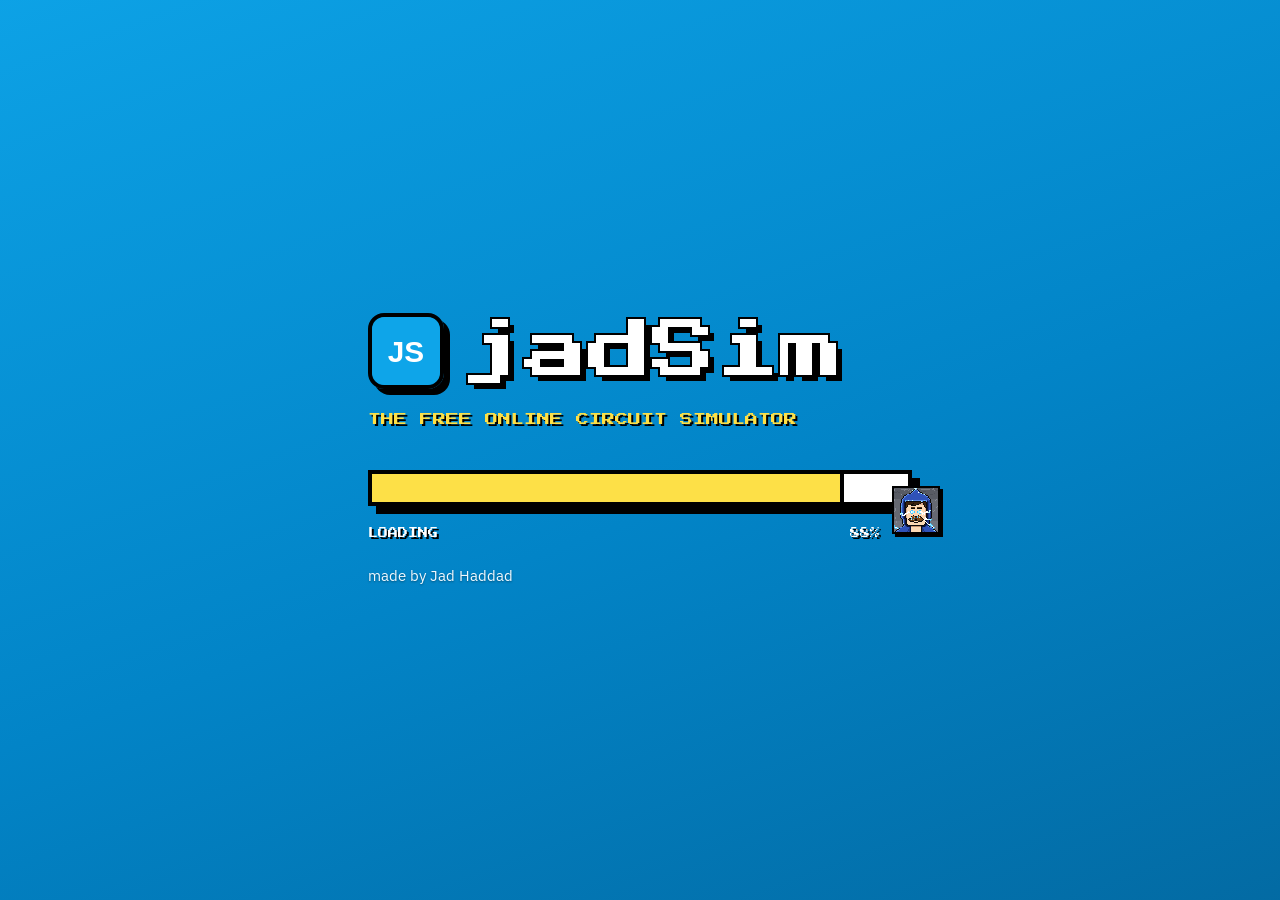
==== commit eedc7543: "jadSim Examples box back to normal size but wider, still sidebar Jad; ring Jad replaces JKH on the s" ====
--- a/jadsim/index.html
+++ b/jadsim/index.html
@@ -29,8 +29,8 @@
         if (dark) document.documentElement.classList.add('dark');
       } catch (e) {}
     </script>
-    <script type="module" crossorigin src="./assets/index-sGKJCyBp.js"></script>
-    <link rel="stylesheet" crossorigin href="./assets/index-3SgZC0Gx.css">
+    <script type="module" crossorigin src="./assets/index-yb7T06Jt.js"></script>
+    <link rel="stylesheet" crossorigin href="./assets/index-mLckM0h9.css">
   </head>
   <body>
     <div id="root"></div>
--- a/jadsim/assets/index-mLckM0h9.css
+++ b/jadsim/assets/index-mLckM0h9.css
@@ -0,0 +1,2 @@
+@font-face{font-family:IBM Plex Sans;font-style:normal;font-display:swap;font-weight:400;src:url(./ibm-plex-sans-cyrillic-ext-400-normal-g30qAdWV.woff2) format("woff2"),url(./ibm-plex-sans-cyrillic-ext-400-normal-Dsrv2Tcn.woff) format("woff");unicode-range:U+0460-052F,U+1C80-1C8A,U+20B4,U+2DE0-2DFF,U+A640-A69F,U+FE2E-FE2F}@font-face{font-family:IBM Plex Sans;font-style:normal;font-display:swap;font-weight:400;src:url(./ibm-plex-sans-cyrillic-400-normal-DZqxrq2p.woff2) format("woff2"),url(./ibm-plex-sans-cyrillic-400-normal-BTotfTJu.woff) format("woff");unicode-range:U+0301,U+0400-045F,U+0490-0491,U+04B0-04B1,U+2116}@font-face{font-family:IBM Plex Sans;font-style:normal;font-display:swap;font-weight:400;src:url(./ibm-plex-sans-greek-400-normal-_efipK4i.woff2) format("woff2"),url(./ibm-plex-sans-greek-400-normal-D9ESIMu3.woff) format("woff");unicode-range:U+0370-0377,U+037A-037F,U+0384-038A,U+038C,U+038E-03A1,U+03A3-03FF}@font-face{font-family:IBM Plex Sans;font-style:normal;font-display:swap;font-weight:400;src:url(./ibm-plex-sans-vietnamese-400-normal-DG4YqDda.woff2) format("woff2"),url(./ibm-plex-sans-vietnamese-400-normal-fK1oJ5dG.woff) format("woff");unicode-range:U+0102-0103,U+0110-0111,U+0128-0129,U+0168-0169,U+01A0-01A1,U+01AF-01B0,U+0300-0301,U+0303-0304,U+0308-0309,U+0323,U+0329,U+1EA0-1EF9,U+20AB}@font-face{font-family:IBM Plex Sans;font-style:normal;font-display:swap;font-weight:400;src:url(./ibm-plex-sans-latin-ext-400-normal-C5H60-Va.woff2) format("woff2"),url(./ibm-plex-sans-latin-ext-400-normal-RBey6euL.woff) format("woff");unicode-range:U+0100-02BA,U+02BD-02C5,U+02C7-02CC,U+02CE-02D7,U+02DD-02FF,U+0304,U+0308,U+0329,U+1D00-1DBF,U+1E00-1E9F,U+1EF2-1EFF,U+2020,U+20A0-20AB,U+20AD-20C0,U+2113,U+2C60-2C7F,U+A720-A7FF}@font-face{font-family:IBM Plex Sans;font-style:normal;font-display:swap;font-weight:400;src:url(./ibm-plex-sans-latin-400-normal-CDDApCn2.woff2) format("woff2"),url(./ibm-plex-sans-latin-400-normal-CYLoc0-x.woff) format("woff");unicode-range:U+0000-00FF,U+0131,U+0152-0153,U+02BB-02BC,U+02C6,U+02DA,U+02DC,U+0304,U+0308,U+0329,U+2000-206F,U+20AC,U+2122,U+2191,U+2193,U+2212,U+2215,U+FEFF,U+FFFD}@font-face{font-family:IBM Plex Sans;font-style:normal;font-display:swap;font-weight:500;src:url(./ibm-plex-sans-cyrillic-ext-500-normal-Cs5J6C77.woff2) format("woff2"),url(./ibm-plex-sans-cyrillic-ext-500-normal-DB5PtV2g.woff) format("woff");unicode-range:U+0460-052F,U+1C80-1C8A,U+20B4,U+2DE0-2DFF,U+A640-A69F,U+FE2E-FE2F}@font-face{font-family:IBM Plex Sans;font-style:normal;font-display:swap;font-weight:500;src:url(./ibm-plex-sans-cyrillic-500-normal-CocWQlwt.woff2) format("woff2"),url(./ibm-plex-sans-cyrillic-500-normal-ByOcLdNv.woff) format("woff");unicode-range:U+0301,U+0400-045F,U+0490-0491,U+04B0-04B1,U+2116}@font-face{font-family:IBM Plex Sans;font-style:normal;font-display:swap;font-weight:500;src:url(./ibm-plex-sans-greek-500-normal-JMMifIXV.woff2) format("woff2"),url(./ibm-plex-sans-greek-500-normal-CuWXN6rf.woff) format("woff");unicode-range:U+0370-0377,U+037A-037F,U+0384-038A,U+038C,U+038E-03A1,U+03A3-03FF}@font-face{font-family:IBM Plex Sans;font-style:normal;font-display:swap;font-weight:500;src:url(./ibm-plex-sans-vietnamese-500-normal-e4dixQRQ.woff2) format("woff2"),url(./ibm-plex-sans-vietnamese-500-normal-BEb3_waV.woff) format("woff");unicode-range:U+0102-0103,U+0110-0111,U+0128-0129,U+0168-0169,U+01A0-01A1,U+01AF-01B0,U+0300-0301,U+0303-0304,U+0308-0309,U+0323,U+0329,U+1EA0-1EF9,U+20AB}@font-face{font-family:IBM Plex Sans;font-style:normal;font-display:swap;font-weight:500;src:url(./ibm-plex-sans-latin-ext-500-normal-DakdToA3.woff2) format("woff2"),url(./ibm-plex-sans-latin-ext-500-normal-D0aIdm-b.woff) format("woff");unicode-range:U+0100-02BA,U+02BD-02C5,U+02C7-02CC,U+02CE-02D7,U+02DD-02FF,U+0304,U+0308,U+0329,U+1D00-1DBF,U+1E00-1E9F,U+1EF2-1EFF,U+2020,U+20A0-20AB,U+20AD-20C0,U+2113,U+2C60-2C7F,U+A720-A7FF}@font-face{font-family:IBM Plex Sans;font-style:normal;font-display:swap;font-weight:500;src:url(./ibm-plex-sans-latin-500-normal-6ng42L7E.woff2) format("woff2"),url(./ibm-plex-sans-latin-500-normal-BgVn5rGT.woff) format("woff");unicode-range:U+0000-00FF,U+0131,U+0152-0153,U+02BB-02BC,U+02C6,U+02DA,U+02DC,U+0304,U+0308,U+0329,U+2000-206F,U+20AC,U+2122,U+2191,U+2193,U+2212,U+2215,U+FEFF,U+FFFD}@font-face{font-family:IBM Plex Sans;font-style:normal;font-display:swap;font-weight:600;src:url(./ibm-plex-sans-cyrillic-ext-600-normal-DUMzJB7m.woff2) format("woff2"),url(./ibm-plex-sans-cyrillic-ext-600-normal-Bz0x94Yp.woff) format("woff");unicode-range:U+0460-052F,U+1C80-1C8A,U+20B4,U+2DE0-2DFF,U+A640-A69F,U+FE2E-FE2F}@font-face{font-family:IBM Plex Sans;font-style:normal;font-display:swap;font-weight:600;src:url(./ibm-plex-sans-cyrillic-600-normal-71GNu3SW.woff2) format("woff2"),url(./ibm-plex-sans-cyrillic-600-normal-BGq0mW3O.woff) format("woff");unicode-range:U+0301,U+0400-045F,U+0490-0491,U+04B0-04B1,U+2116}@font-face{font-family:IBM Plex Sans;font-style:normal;font-display:swap;font-weight:600;src:url(./ibm-plex-sans-greek-600-normal-DzTrcv_p.woff2) format("woff2"),url(./ibm-plex-sans-greek-600-normal-D-CqTdkO.woff) format("woff");unicode-range:U+0370-0377,U+037A-037F,U+0384-038A,U+038C,U+038E-03A1,U+03A3-03FF}@font-face{font-family:IBM Plex Sans;font-style:normal;font-display:swap;font-weight:600;src:url(./ibm-plex-sans-vietnamese-600-normal-DpPYBSTl.woff2) format("woff2"),url(./ibm-plex-sans-vietnamese-600-normal-DgdngZtN.woff) format("woff");unicode-range:U+0102-0103,U+0110-0111,U+0128-0129,U+0168-0169,U+01A0-01A1,U+01AF-01B0,U+0300-0301,U+0303-0304,U+0308-0309,U+0323,U+0329,U+1EA0-1EF9,U+20AB}@font-face{font-family:IBM Plex Sans;font-style:normal;font-display:swap;font-weight:600;src:url(./ibm-plex-sans-latin-ext-600-normal-DOrvGEcy.woff2) format("woff2"),url(./ibm-plex-sans-latin-ext-600-normal-DIrixKbi.woff) format("woff");unicode-range:U+0100-02BA,U+02BD-02C5,U+02C7-02CC,U+02CE-02D7,U+02DD-02FF,U+0304,U+0308,U+0329,U+1D00-1DBF,U+1E00-1E9F,U+1EF2-1EFF,U+2020,U+20A0-20AB,U+20AD-20C0,U+2113,U+2C60-2C7F,U+A720-A7FF}@font-face{font-family:IBM Plex Sans;font-style:normal;font-display:swap;font-weight:600;src:url(./ibm-plex-sans-latin-600-normal-CuJfVYMP.woff2) format("woff2"),url(./ibm-plex-sans-latin-600-normal-Cu4Hd6ag.woff) format("woff");unicode-range:U+0000-00FF,U+0131,U+0152-0153,U+02BB-02BC,U+02C6,U+02DA,U+02DC,U+0304,U+0308,U+0329,U+2000-206F,U+20AC,U+2122,U+2191,U+2193,U+2212,U+2215,U+FEFF,U+FFFD}@font-face{font-family:Share Tech Mono;font-style:normal;font-display:swap;font-weight:400;src:url(./share-tech-mono-latin-400-normal-CCqdbj5z.woff2) format("woff2"),url(./share-tech-mono-latin-400-normal-15MgdvEM.woff) format("woff");unicode-range:U+0000-00FF,U+0131,U+0152-0153,U+02BB-02BC,U+02C6,U+02DA,U+02DC,U+0304,U+0308,U+0329,U+2000-206F,U+20AC,U+2122,U+2191,U+2193,U+2212,U+2215,U+FEFF,U+FFFD}@font-face{font-family:VT323;font-style:normal;font-display:swap;font-weight:400;src:url(./vt323-vietnamese-400-normal-D0VnvwZ9.woff2) format("woff2"),url(./vt323-vietnamese-400-normal-D_5Q7Vcv.woff) format("woff");unicode-range:U+0102-0103,U+0110-0111,U+0128-0129,U+0168-0169,U+01A0-01A1,U+01AF-01B0,U+0300-0301,U+0303-0304,U+0308-0309,U+0323,U+0329,U+1EA0-1EF9,U+20AB}@font-face{font-family:VT323;font-style:normal;font-display:swap;font-weight:400;src:url(./vt323-latin-ext-400-normal-iUdYUaX4.woff2) format("woff2"),url(./vt323-latin-ext-400-normal-DqOq58ri.woff) format("woff");unicode-range:U+0100-02BA,U+02BD-02C5,U+02C7-02CC,U+02CE-02D7,U+02DD-02FF,U+0304,U+0308,U+0329,U+1D00-1DBF,U+1E00-1E9F,U+1EF2-1EFF,U+2020,U+20A0-20AB,U+20AD-20C0,U+2113,U+2C60-2C7F,U+A720-A7FF}@font-face{font-family:VT323;font-style:normal;font-display:swap;font-weight:400;src:url(./vt323-latin-400-normal-wDgJuOC9.woff2) format("woff2"),url(./vt323-latin-400-normal-Dqn9ZSPj.woff) format("woff");unicode-range:U+0000-00FF,U+0131,U+0152-0153,U+02BB-02BC,U+02C6,U+02DA,U+02DC,U+0304,U+0308,U+0329,U+2000-206F,U+20AC,U+2122,U+2191,U+2193,U+2212,U+2215,U+FEFF,U+FFFD}@font-face{font-family:"Press Start 2P";font-style:normal;font-display:swap;font-weight:400;src:url(./press-start-2p-latin-400-normal-_wFEWmAB.woff2) format("woff2"),url(./press-start-2p-latin-400-normal-KLytu4cr.woff) format("woff")}*,:before,:after{--tw-border-spacing-x: 0;--tw-border-spacing-y: 0;--tw-translate-x: 0;--tw-translate-y: 0;--tw-rotate: 0;--tw-skew-x: 0;--tw-skew-y: 0;--tw-scale-x: 1;--tw-scale-y: 1;--tw-pan-x: ;--tw-pan-y: ;--tw-pinch-zoom: ;--tw-scroll-snap-strictness: proximity;--tw-gradient-from-position: ;--tw-gradient-via-position: ;--tw-gradient-to-position: ;--tw-ordinal: ;--tw-slashed-zero: ;--tw-numeric-figure: ;--tw-numeric-spacing: ;--tw-numeric-fraction: ;--tw-ring-inset: ;--tw-ring-offset-width: 0px;--tw-ring-offset-color: #fff;--tw-ring-color: rgb(59 130 246 / .5);--tw-ring-offset-shadow: 0 0 #0000;--tw-ring-shadow: 0 0 #0000;--tw-shadow: 0 0 #0000;--tw-shadow-colored: 0 0 #0000;--tw-blur: ;--tw-brightness: ;--tw-contrast: ;--tw-grayscale: ;--tw-hue-rotate: ;--tw-invert: ;--tw-saturate: ;--tw-sepia: ;--tw-drop-shadow: ;--tw-backdrop-blur: ;--tw-backdrop-brightness: ;--tw-backdrop-contrast: ;--tw-backdrop-grayscale: ;--tw-backdrop-hue-rotate: ;--tw-backdrop-invert: ;--tw-backdrop-opacity: ;--tw-backdrop-saturate: ;--tw-backdrop-sepia: ;--tw-contain-size: ;--tw-contain-layout: ;--tw-contain-paint: ;--tw-contain-style: }::backdrop{--tw-border-spacing-x: 0;--tw-border-spacing-y: 0;--tw-translate-x: 0;--tw-translate-y: 0;--tw-rotate: 0;--tw-skew-x: 0;--tw-skew-y: 0;--tw-scale-x: 1;--tw-scale-y: 1;--tw-pan-x: ;--tw-pan-y: ;--tw-pinch-zoom: ;--tw-scroll-snap-strictness: proximity;--tw-gradient-from-position: ;--tw-gradient-via-position: ;--tw-gradient-to-position: ;--tw-ordinal: ;--tw-slashed-zero: ;--tw-numeric-figure: ;--tw-numeric-spacing: ;--tw-numeric-fraction: ;--tw-ring-inset: ;--tw-ring-offset-width: 0px;--tw-ring-offset-color: #fff;--tw-ring-color: rgb(59 130 246 / .5);--tw-ring-offset-shadow: 0 0 #0000;--tw-ring-shadow: 0 0 #0000;--tw-shadow: 0 0 #0000;--tw-shadow-colored: 0 0 #0000;--tw-blur: ;--tw-brightness: ;--tw-contrast: ;--tw-grayscale: ;--tw-hue-rotate: ;--tw-invert: ;--tw-saturate: ;--tw-sepia: ;--tw-drop-shadow: ;--tw-backdrop-blur: ;--tw-backdrop-brightness: ;--tw-backdrop-contrast: ;--tw-backdrop-grayscale: ;--tw-backdrop-hue-rotate: ;--tw-backdrop-invert: ;--tw-backdrop-opacity: ;--tw-backdrop-saturate: ;--tw-backdrop-sepia: ;--tw-contain-size: ;--tw-contain-layout: ;--tw-contain-paint: ;--tw-contain-style: }*,:before,:after{box-sizing:border-box;border-width:0;border-style:solid;border-color:#e5e7eb}:before,:after{--tw-content: ""}html,:host{line-height:1.5;-webkit-text-size-adjust:100%;-moz-tab-size:4;-o-tab-size:4;tab-size:4;font-family:IBM Plex Sans,ui-sans-serif,system-ui,sans-serif;font-feature-settings:normal;font-variation-settings:normal;-webkit-tap-highlight-color:transparent}body{margin:0;line-height:inherit}hr{height:0;color:inherit;border-top-width:1px}abbr:where([title]){-webkit-text-decoration:underline dotted;text-decoration:underline dotted}h1,h2,h3,h4,h5,h6{font-size:inherit;font-weight:inherit}a{color:inherit;text-decoration:inherit}b,strong{font-weight:bolder}code,kbd,samp,pre{font-family:Share Tech Mono,ui-monospace,SFMono-Regular,Menlo,monospace;font-feature-settings:normal;font-variation-settings:normal;font-size:1em}small{font-size:80%}sub,sup{font-size:75%;line-height:0;position:relative;vertical-align:baseline}sub{bottom:-.25em}sup{top:-.5em}table{text-indent:0;border-color:inherit;border-collapse:collapse}button,input,optgroup,select,textarea{font-family:inherit;font-feature-settings:inherit;font-variation-settings:inherit;font-size:100%;font-weight:inherit;line-height:inherit;letter-spacing:inherit;color:inherit;margin:0;padding:0}button,select{text-transform:none}button,input:where([type=button]),input:where([type=reset]),input:where([type=submit]){-webkit-appearance:button;background-color:transparent;background-image:none}:-moz-focusring{outline:auto}:-moz-ui-invalid{box-shadow:none}progress{vertical-align:baseline}::-webkit-inner-spin-button,::-webkit-outer-spin-button{height:auto}[type=search]{-webkit-appearance:textfield;outline-offset:-2px}::-webkit-search-decoration{-webkit-appearance:none}::-webkit-file-upload-button{-webkit-appearance:button;font:inherit}summary{display:list-item}blockquote,dl,dd,h1,h2,h3,h4,h5,h6,hr,figure,p,pre{margin:0}fieldset{margin:0;padding:0}legend{padding:0}ol,ul,menu{list-style:none;margin:0;padding:0}dialog{padding:0}textarea{resize:vertical}input::-moz-placeholder,textarea::-moz-placeholder{opacity:1;color:#9ca3af}input::placeholder,textarea::placeholder{opacity:1;color:#9ca3af}button,[role=button]{cursor:pointer}:disabled{cursor:default}img,svg,video,canvas,audio,iframe,embed,object{display:block;vertical-align:middle}img,video{max-width:100%;height:auto}[hidden]:where(:not([hidden=until-found])){display:none}.pointer-events-none{pointer-events:none}.pointer-events-auto{pointer-events:auto}.visible{visibility:visible}.fixed{position:fixed}.absolute{position:absolute}.relative{position:relative}.inset-0{top:0;right:0;bottom:0;left:0}.inset-\[-4\%\]{top:-4%;right:-4%;bottom:-4%;left:-4%}.-bottom-6{bottom:-1.5rem}.-left-\[9px\]{left:-9px}.-right-6{right:-1.5rem}.-top-\[9px\]{top:-9px}.bottom-3{bottom:.75rem}.bottom-4{bottom:1rem}.left-1\/2{left:50%}.left-3{left:.75rem}.top-3{top:.75rem}.z-10{z-index:10}.z-20{z-index:20}.z-30{z-index:30}.z-40{z-index:40}.z-50{z-index:50}.z-\[60\]{z-index:60}.-mx-6{margin-left:-1.5rem;margin-right:-1.5rem}.mx-0\.5{margin-left:.125rem;margin-right:.125rem}.mx-auto{margin-left:auto;margin-right:auto}.mx-px{margin-left:1px;margin-right:1px}.my-1{margin-top:.25rem;margin-bottom:.25rem}.-ml-\[7px\]{margin-left:-7px}.mb-1{margin-bottom:.25rem}.mb-2{margin-bottom:.5rem}.mb-3{margin-bottom:.75rem}.mb-4{margin-bottom:1rem}.ml-0\.5{margin-left:.125rem}.ml-auto{margin-left:auto}.mr-1{margin-right:.25rem}.mr-1\.5{margin-right:.375rem}.mr-6{margin-right:1.5rem}.mt-1{margin-top:.25rem}.mt-1\.5{margin-top:.375rem}.mt-10{margin-top:2.5rem}.mt-2{margin-top:.5rem}.mt-3{margin-top:.75rem}.mt-4{margin-top:1rem}.mt-5{margin-top:1.25rem}.mt-6{margin-top:1.5rem}.mt-8{margin-top:2rem}.block{display:block}.inline-block{display:inline-block}.flex{display:flex}.\!table{display:table!important}.table{display:table}.grid{display:grid}.\!contents{display:contents!important}.contents{display:contents}.hidden{display:none}.h-1{height:.25rem}.h-10{height:2.5rem}.h-12{height:3rem}.h-2{height:.5rem}.h-24{height:6rem}.h-28{height:7rem}.h-3{height:.75rem}.h-3\.5{height:.875rem}.h-4{height:1rem}.h-40{height:10rem}.h-48{height:12rem}.h-5{height:1.25rem}.h-6{height:1.5rem}.h-7{height:1.75rem}.h-8{height:2rem}.h-\[108\%\]{height:108%}.h-\[150px\]{height:150px}.h-\[68px\]{height:68px}.h-\[clamp\(3rem\,15vw\,76px\)\]{height:clamp(3rem,15vw,76px)}.h-full{height:100%}.h-screen{height:100vh}.max-h-full{max-height:100%}.min-h-0{min-height:0px}.w-10{width:2.5rem}.w-14{width:3.5rem}.w-16{width:4rem}.w-2{width:.5rem}.w-20{width:5rem}.w-24{width:6rem}.w-28{width:7rem}.w-3{width:.75rem}.w-3\.5{width:.875rem}.w-32{width:8rem}.w-36{width:9rem}.w-4{width:1rem}.w-40{width:10rem}.w-48{width:12rem}.w-5{width:1.25rem}.w-56{width:14rem}.w-64{width:16rem}.w-7{width:1.75rem}.w-72{width:18rem}.w-8{width:2rem}.w-\[108\%\]{width:108%}.w-\[21rem\]{width:21rem}.w-\[240px\]{width:240px}.w-\[88px\]{width:88px}.w-\[92px\]{width:92px}.w-\[clamp\(3rem\,15vw\,76px\)\]{width:clamp(3rem,15vw,76px)}.w-auto{width:auto}.w-full{width:100%}.w-px{width:1px}.min-w-0{min-width:0px}.min-w-\[184px\]{min-width:184px}.max-w-2xl{max-width:42rem}.max-w-\[34rem\]{max-width:34rem}.max-w-lg{max-width:32rem}.max-w-xs{max-width:20rem}.flex-1{flex:1 1 0%}.shrink-0{flex-shrink:0}.-translate-x-1\/2{--tw-translate-x: -50%;transform:translate(var(--tw-translate-x),var(--tw-translate-y)) rotate(var(--tw-rotate)) skew(var(--tw-skew-x)) skewY(var(--tw-skew-y)) scaleX(var(--tw-scale-x)) scaleY(var(--tw-scale-y))}.rotate-45{--tw-rotate: 45deg;transform:translate(var(--tw-translate-x),var(--tw-translate-y)) rotate(var(--tw-rotate)) skew(var(--tw-skew-x)) skewY(var(--tw-skew-y)) scaleX(var(--tw-scale-x)) scaleY(var(--tw-scale-y))}.transform{transform:translate(var(--tw-translate-x),var(--tw-translate-y)) rotate(var(--tw-rotate)) skew(var(--tw-skew-x)) skewY(var(--tw-skew-y)) scaleX(var(--tw-scale-x)) scaleY(var(--tw-scale-y))}.cursor-copy{cursor:copy}.cursor-crosshair{cursor:crosshair}.cursor-default{cursor:default}.cursor-grab{cursor:grab}.cursor-grabbing{cursor:grabbing}.cursor-move{cursor:move}.cursor-pointer{cursor:pointer}.touch-none{touch-action:none}.select-none{-webkit-user-select:none;-moz-user-select:none;user-select:none}.resize{resize:both}.grid-cols-2{grid-template-columns:repeat(2,minmax(0,1fr))}.flex-col{flex-direction:column}.flex-wrap{flex-wrap:wrap}.items-start{align-items:flex-start}.items-end{align-items:flex-end}.items-center{align-items:center}.items-baseline{align-items:baseline}.items-stretch{align-items:stretch}.justify-end{justify-content:flex-end}.justify-center{justify-content:center}.justify-between{justify-content:space-between}.gap-1{gap:.25rem}.gap-1\.5{gap:.375rem}.gap-2{gap:.5rem}.gap-3{gap:.75rem}.gap-5{gap:1.25rem}.gap-6{gap:1.5rem}.gap-x-2{-moz-column-gap:.5rem;column-gap:.5rem}.gap-x-3{-moz-column-gap:.75rem;column-gap:.75rem}.gap-x-4{-moz-column-gap:1rem;column-gap:1rem}.gap-x-6{-moz-column-gap:1.5rem;column-gap:1.5rem}.gap-y-1{row-gap:.25rem}.gap-y-2{row-gap:.5rem}.gap-y-4{row-gap:1rem}.space-y-0\.5>:not([hidden])~:not([hidden]){--tw-space-y-reverse: 0;margin-top:calc(.125rem * calc(1 - var(--tw-space-y-reverse)));margin-bottom:calc(.125rem * var(--tw-space-y-reverse))}.space-y-1>:not([hidden])~:not([hidden]){--tw-space-y-reverse: 0;margin-top:calc(.25rem * calc(1 - var(--tw-space-y-reverse)));margin-bottom:calc(.25rem * var(--tw-space-y-reverse))}.space-y-1\.5>:not([hidden])~:not([hidden]){--tw-space-y-reverse: 0;margin-top:calc(.375rem * calc(1 - var(--tw-space-y-reverse)));margin-bottom:calc(.375rem * var(--tw-space-y-reverse))}.space-y-3>:not([hidden])~:not([hidden]){--tw-space-y-reverse: 0;margin-top:calc(.75rem * calc(1 - var(--tw-space-y-reverse)));margin-bottom:calc(.75rem * var(--tw-space-y-reverse))}.overflow-auto{overflow:auto}.overflow-hidden{overflow:hidden}.overflow-visible{overflow:visible}.overflow-y-auto{overflow-y:auto}.truncate{overflow:hidden;text-overflow:ellipsis;white-space:nowrap}.whitespace-nowrap{white-space:nowrap}.rounded{border-radius:.25rem}.rounded-2xl{border-radius:1rem}.rounded-full{border-radius:9999px}.rounded-lg{border-radius:.5rem}.rounded-sm{border-radius:.125rem}.rounded-t-lg{border-top-left-radius:.5rem;border-top-right-radius:.5rem}.border{border-width:1px}.border-2{border-width:2px}.border-4{border-width:4px}.border-x{border-left-width:1px;border-right-width:1px}.border-b{border-bottom-width:1px}.border-b-2,.border-b-\[2px\]{border-bottom-width:2px}.border-l{border-left-width:1px}.border-l-2{border-left-width:2px}.border-r{border-right-width:1px}.border-r-4{border-right-width:4px}.border-t{border-top-width:1px}.border-t-2{border-top-width:2px}.\!border-hood{--tw-border-opacity: 1 !important;border-color:rgb(47 82 184 / var(--tw-border-opacity, 1))!important}.border-\[\#0b1022\]{--tw-border-opacity: 1;border-color:rgb(11 16 34 / var(--tw-border-opacity, 1))}.border-black{--tw-border-opacity: 1;border-color:rgb(0 0 0 / var(--tw-border-opacity, 1))}.border-cyan-500\/60{border-color:#06b6d499}.border-emerald-500{--tw-border-opacity: 1;border-color:rgb(16 185 129 / var(--tw-border-opacity, 1))}.border-hood{--tw-border-opacity: 1;border-color:rgb(47 82 184 / var(--tw-border-opacity, 1))}.border-red-200{--tw-border-opacity: 1;border-color:rgb(254 202 202 / var(--tw-border-opacity, 1))}.border-red-300{--tw-border-opacity: 1;border-color:rgb(252 165 165 / var(--tw-border-opacity, 1))}.border-red-400{--tw-border-opacity: 1;border-color:rgb(248 113 113 / var(--tw-border-opacity, 1))}.border-sky-900{--tw-border-opacity: 1;border-color:rgb(12 74 110 / var(--tw-border-opacity, 1))}.border-stone-200{--tw-border-opacity: 1;border-color:rgb(231 229 228 / var(--tw-border-opacity, 1))}.border-stone-300{--tw-border-opacity: 1;border-color:rgb(214 211 209 / var(--tw-border-opacity, 1))}.border-stone-600{--tw-border-opacity: 1;border-color:rgb(87 83 78 / var(--tw-border-opacity, 1))}.border-stone-700{--tw-border-opacity: 1;border-color:rgb(68 64 60 / var(--tw-border-opacity, 1))}.border-stone-900{--tw-border-opacity: 1;border-color:rgb(28 25 23 / var(--tw-border-opacity, 1))}.border-transparent{border-color:transparent}.border-yellow-300{--tw-border-opacity: 1;border-color:rgb(253 224 71 / var(--tw-border-opacity, 1))}.border-b-red-400{--tw-border-opacity: 1;border-bottom-color:rgb(248 113 113 / var(--tw-border-opacity, 1))}.border-b-stone-400{--tw-border-opacity: 1;border-bottom-color:rgb(168 162 158 / var(--tw-border-opacity, 1))}.\!bg-hood{--tw-bg-opacity: 1 !important;background-color:rgb(47 82 184 / var(--tw-bg-opacity, 1))!important}.bg-\[\#060914\]{--tw-bg-opacity: 1;background-color:rgb(6 9 20 / var(--tw-bg-opacity, 1))}.bg-\[\#0b1022\]{--tw-bg-opacity: 1;background-color:rgb(11 16 34 / var(--tw-bg-opacity, 1))}.bg-\[\#0b1510\]{--tw-bg-opacity: 1;background-color:rgb(11 21 16 / var(--tw-bg-opacity, 1))}.bg-\[\#0d1a10\]{--tw-bg-opacity: 1;background-color:rgb(13 26 16 / var(--tw-bg-opacity, 1))}.bg-\[\#c9d6b4\]{--tw-bg-opacity: 1;background-color:rgb(201 214 180 / var(--tw-bg-opacity, 1))}.bg-\[\#fdfbf6\]{--tw-bg-opacity: 1;background-color:rgb(253 251 246 / var(--tw-bg-opacity, 1))}.bg-amber-500{--tw-bg-opacity: 1;background-color:rgb(245 158 11 / var(--tw-bg-opacity, 1))}.bg-black\/30{background-color:#0000004d}.bg-cyan-300{--tw-bg-opacity: 1;background-color:rgb(103 232 249 / var(--tw-bg-opacity, 1))}.bg-cyan-50{--tw-bg-opacity: 1;background-color:rgb(236 254 255 / var(--tw-bg-opacity, 1))}.bg-emerald-600\/20{background-color:#05966933}.bg-green-600{--tw-bg-opacity: 1;background-color:rgb(22 163 74 / var(--tw-bg-opacity, 1))}.bg-hood-light{--tw-bg-opacity: 1;background-color:rgb(238 242 252 / var(--tw-bg-opacity, 1))}.bg-red-50{--tw-bg-opacity: 1;background-color:rgb(254 242 242 / var(--tw-bg-opacity, 1))}.bg-red-500{--tw-bg-opacity: 1;background-color:rgb(239 68 68 / var(--tw-bg-opacity, 1))}.bg-red-500\/20{background-color:#ef444433}.bg-sky-400{--tw-bg-opacity: 1;background-color:rgb(56 189 248 / var(--tw-bg-opacity, 1))}.bg-sky-600{--tw-bg-opacity: 1;background-color:rgb(2 132 199 / var(--tw-bg-opacity, 1))}.bg-stone-100{--tw-bg-opacity: 1;background-color:rgb(245 245 244 / var(--tw-bg-opacity, 1))}.bg-stone-200{--tw-bg-opacity: 1;background-color:rgb(231 229 228 / var(--tw-bg-opacity, 1))}.bg-stone-300{--tw-bg-opacity: 1;background-color:rgb(214 211 209 / var(--tw-bg-opacity, 1))}.bg-stone-50{--tw-bg-opacity: 1;background-color:rgb(250 250 249 / var(--tw-bg-opacity, 1))}.bg-stone-600{--tw-bg-opacity: 1;background-color:rgb(87 83 78 / var(--tw-bg-opacity, 1))}.bg-stone-700{--tw-bg-opacity: 1;background-color:rgb(68 64 60 / var(--tw-bg-opacity, 1))}.bg-stone-800{--tw-bg-opacity: 1;background-color:rgb(41 37 36 / var(--tw-bg-opacity, 1))}.bg-stone-800\/95{background-color:#292524f2}.bg-stone-900{--tw-bg-opacity: 1;background-color:rgb(28 25 23 / var(--tw-bg-opacity, 1))}.bg-stone-950\/60{background-color:#0c0a0999}.bg-white{--tw-bg-opacity: 1;background-color:rgb(255 255 255 / var(--tw-bg-opacity, 1))}.bg-white\/90{background-color:#ffffffe6}.bg-yellow-300{--tw-bg-opacity: 1;background-color:rgb(253 224 71 / var(--tw-bg-opacity, 1))}.bg-gradient-to-r{background-image:linear-gradient(to right,var(--tw-gradient-stops))}.from-hood{--tw-gradient-from: #2f52b8 var(--tw-gradient-from-position);--tw-gradient-to: rgb(47 82 184 / 0) var(--tw-gradient-to-position);--tw-gradient-stops: var(--tw-gradient-from), var(--tw-gradient-to)}.via-sky-400{--tw-gradient-to: rgb(56 189 248 / 0) var(--tw-gradient-to-position);--tw-gradient-stops: var(--tw-gradient-from), #38bdf8 var(--tw-gradient-via-position), var(--tw-gradient-to)}.to-cyan-200{--tw-gradient-to: #a5f3fc var(--tw-gradient-to-position)}.object-cover{-o-object-fit:cover;object-fit:cover}.p-2{padding:.5rem}.p-3{padding:.75rem}.p-4{padding:1rem}.p-5{padding:1.25rem}.px-0{padding-left:0;padding-right:0}.px-1{padding-left:.25rem;padding-right:.25rem}.px-1\.5{padding-left:.375rem;padding-right:.375rem}.px-2{padding-left:.5rem;padding-right:.5rem}.px-2\.5{padding-left:.625rem;padding-right:.625rem}.px-3{padding-left:.75rem;padding-right:.75rem}.px-4{padding-left:1rem;padding-right:1rem}.px-6{padding-left:1.5rem;padding-right:1.5rem}.px-8{padding-left:2rem;padding-right:2rem}.py-0\.5{padding-top:.125rem;padding-bottom:.125rem}.py-1{padding-top:.25rem;padding-bottom:.25rem}.py-1\.5{padding-top:.375rem;padding-bottom:.375rem}.py-2{padding-top:.5rem;padding-bottom:.5rem}.py-3{padding-top:.75rem;padding-bottom:.75rem}.pb-1{padding-bottom:.25rem}.pb-2{padding-bottom:.5rem}.pb-3{padding-bottom:.75rem}.pb-4{padding-bottom:1rem}.pl-4{padding-left:1rem}.pr-12{padding-right:3rem}.pt-3{padding-top:.75rem}.text-left{text-align:left}.text-center{text-align:center}.text-right{text-align:right}.font-lcd{font-family:VT323,ui-monospace,monospace}.font-mono{font-family:Share Tech Mono,ui-monospace,SFMono-Regular,Menlo,monospace}.font-pixel{font-family:"Press Start 2P",VT323,monospace}.font-sans{font-family:IBM Plex Sans,ui-sans-serif,system-ui,sans-serif}.text-3xl{font-size:1.875rem;line-height:2.25rem}.text-4xl{font-size:2.25rem;line-height:2.5rem}.text-5xl{font-size:3rem;line-height:1}.text-7xl{font-size:4.5rem;line-height:1}.text-\[10px\]{font-size:10px}.text-\[11px\]{font-size:11px}.text-\[12px\]{font-size:12px}.text-\[13\.5px\]{font-size:13.5px}.text-\[13px\]{font-size:13px}.text-\[15px\]{font-size:15px}.text-\[17px\]{font-size:17px}.text-\[26px\]{font-size:26px}.text-\[clamp\(1\.6rem\,9vw\,4rem\)\]{font-size:clamp(1.6rem,9vw,4rem)}.text-\[clamp\(8px\,2\.4vw\,13px\)\]{font-size:clamp(8px,2.4vw,13px)}.text-base{font-size:1rem;line-height:1.5rem}.text-lg{font-size:1.125rem;line-height:1.75rem}.text-sm{font-size:.875rem;line-height:1.25rem}.text-xl{font-size:1.25rem;line-height:1.75rem}.text-xs{font-size:.75rem;line-height:1rem}.font-medium{font-weight:500}.font-normal{font-weight:400}.font-semibold{font-weight:600}.uppercase{text-transform:uppercase}.italic{font-style:italic}.tabular-nums{--tw-numeric-spacing: tabular-nums;font-variant-numeric:var(--tw-ordinal) var(--tw-slashed-zero) var(--tw-numeric-figure) var(--tw-numeric-spacing) var(--tw-numeric-fraction)}.leading-4{line-height:1rem}.leading-5{line-height:1.25rem}.leading-\[1\.05\]{line-height:1.05}.leading-none{line-height:1}.leading-relaxed{line-height:1.625}.leading-snug{line-height:1.375}.leading-tight{line-height:1.25}.tracking-wide{letter-spacing:.025em}.\!text-white{--tw-text-opacity: 1 !important;color:rgb(255 255 255 / var(--tw-text-opacity, 1))!important}.text-\[\#86efac\]{--tw-text-opacity: 1;color:rgb(134 239 172 / var(--tw-text-opacity, 1))}.text-amber-300{--tw-text-opacity: 1;color:rgb(252 211 77 / var(--tw-text-opacity, 1))}.text-amber-600{--tw-text-opacity: 1;color:rgb(217 119 6 / var(--tw-text-opacity, 1))}.text-cyan-700{--tw-text-opacity: 1;color:rgb(14 116 144 / var(--tw-text-opacity, 1))}.text-emerald-200{--tw-text-opacity: 1;color:rgb(167 243 208 / var(--tw-text-opacity, 1))}.text-hood{--tw-text-opacity: 1;color:rgb(47 82 184 / var(--tw-text-opacity, 1))}.text-red-200{--tw-text-opacity: 1;color:rgb(254 202 202 / var(--tw-text-opacity, 1))}.text-red-300{--tw-text-opacity: 1;color:rgb(252 165 165 / var(--tw-text-opacity, 1))}.text-red-600{--tw-text-opacity: 1;color:rgb(220 38 38 / var(--tw-text-opacity, 1))}.text-red-700{--tw-text-opacity: 1;color:rgb(185 28 28 / var(--tw-text-opacity, 1))}.text-sky-100\/60{color:#e0f2fe99}.text-sky-200{--tw-text-opacity: 1;color:rgb(186 230 253 / var(--tw-text-opacity, 1))}.text-sky-50{--tw-text-opacity: 1;color:rgb(240 249 255 / var(--tw-text-opacity, 1))}.text-stone-100{--tw-text-opacity: 1;color:rgb(245 245 244 / var(--tw-text-opacity, 1))}.text-stone-200{--tw-text-opacity: 1;color:rgb(231 229 228 / var(--tw-text-opacity, 1))}.text-stone-300{--tw-text-opacity: 1;color:rgb(214 211 209 / var(--tw-text-opacity, 1))}.text-stone-400{--tw-text-opacity: 1;color:rgb(168 162 158 / var(--tw-text-opacity, 1))}.text-stone-500{--tw-text-opacity: 1;color:rgb(120 113 108 / var(--tw-text-opacity, 1))}.text-stone-600{--tw-text-opacity: 1;color:rgb(87 83 78 / var(--tw-text-opacity, 1))}.text-stone-700{--tw-text-opacity: 1;color:rgb(68 64 60 / var(--tw-text-opacity, 1))}.text-stone-800{--tw-text-opacity: 1;color:rgb(41 37 36 / var(--tw-text-opacity, 1))}.text-stone-900{--tw-text-opacity: 1;color:rgb(28 25 23 / var(--tw-text-opacity, 1))}.text-stone-950{--tw-text-opacity: 1;color:rgb(12 10 9 / var(--tw-text-opacity, 1))}.text-white{--tw-text-opacity: 1;color:rgb(255 255 255 / var(--tw-text-opacity, 1))}.text-yellow-300{--tw-text-opacity: 1;color:rgb(253 224 71 / var(--tw-text-opacity, 1))}.underline{text-decoration-line:underline}.underline-offset-2{text-underline-offset:2px}.opacity-0{opacity:0}.opacity-100{opacity:1}.opacity-60{opacity:.6}.shadow{--tw-shadow: 0 1px 3px 0 rgb(0 0 0 / .1), 0 1px 2px -1px rgb(0 0 0 / .1);--tw-shadow-colored: 0 1px 3px 0 var(--tw-shadow-color), 0 1px 2px -1px var(--tw-shadow-color);box-shadow:var(--tw-ring-offset-shadow, 0 0 #0000),var(--tw-ring-shadow, 0 0 #0000),var(--tw-shadow)}.shadow-2xl{--tw-shadow: 0 25px 50px -12px rgb(0 0 0 / .25);--tw-shadow-colored: 0 25px 50px -12px var(--tw-shadow-color);box-shadow:var(--tw-ring-offset-shadow, 0 0 #0000),var(--tw-ring-shadow, 0 0 #0000),var(--tw-shadow)}.shadow-\[0_0_12px_\#38bdf8\]{--tw-shadow: 0 0 12px #38bdf8;--tw-shadow-colored: 0 0 12px var(--tw-shadow-color);box-shadow:var(--tw-ring-offset-shadow, 0 0 #0000),var(--tw-ring-shadow, 0 0 #0000),var(--tw-shadow)}.shadow-\[0_2px_0_\#14532d\]{--tw-shadow: 0 2px 0 #14532d;--tw-shadow-colored: 0 2px 0 var(--tw-shadow-color);box-shadow:var(--tw-ring-offset-shadow, 0 0 #0000),var(--tw-ring-shadow, 0 0 #0000),var(--tw-shadow)}.shadow-\[0_2px_0_\#1c1917\]{--tw-shadow: 0 2px 0 #1c1917;--tw-shadow-colored: 0 2px 0 var(--tw-shadow-color);box-shadow:var(--tw-ring-offset-shadow, 0 0 #0000),var(--tw-ring-shadow, 0 0 #0000),var(--tw-shadow)}.shadow-\[2px_2px_0_\#000\]{--tw-shadow: 2px 2px 0 #000;--tw-shadow-colored: 2px 2px 0 var(--tw-shadow-color);box-shadow:var(--tw-ring-offset-shadow, 0 0 #0000),var(--tw-ring-shadow, 0 0 #0000),var(--tw-shadow)}.shadow-\[3px_3px_0_\#000\]{--tw-shadow: 3px 3px 0 #000;--tw-shadow-colored: 3px 3px 0 var(--tw-shadow-color);box-shadow:var(--tw-ring-offset-shadow, 0 0 #0000),var(--tw-ring-shadow, 0 0 #0000),var(--tw-shadow)}.shadow-\[3px_3px_0_\#1c1917\]{--tw-shadow: 3px 3px 0 #1c1917;--tw-shadow-colored: 3px 3px 0 var(--tw-shadow-color);box-shadow:var(--tw-ring-offset-shadow, 0 0 #0000),var(--tw-ring-shadow, 0 0 #0000),var(--tw-shadow)}.shadow-\[3px_3px_0_rgba\(28\,25\,23\,0\.18\)\]{--tw-shadow: 3px 3px 0 rgba(28,25,23,.18);--tw-shadow-colored: 3px 3px 0 var(--tw-shadow-color);box-shadow:var(--tw-ring-offset-shadow, 0 0 #0000),var(--tw-ring-shadow, 0 0 #0000),var(--tw-shadow)}.shadow-\[4px_4px_0_\#000\]{--tw-shadow: 4px 4px 0 #000;--tw-shadow-colored: 4px 4px 0 var(--tw-shadow-color);box-shadow:var(--tw-ring-offset-shadow, 0 0 #0000),var(--tw-ring-shadow, 0 0 #0000),var(--tw-shadow)}.shadow-\[5px_5px_0_\#000\]{--tw-shadow: 5px 5px 0 #000;--tw-shadow-colored: 5px 5px 0 var(--tw-shadow-color);box-shadow:var(--tw-ring-offset-shadow, 0 0 #0000),var(--tw-ring-shadow, 0 0 #0000),var(--tw-shadow)}.shadow-\[6px_6px_0_\#1c1917\]{--tw-shadow: 6px 6px 0 #1c1917;--tw-shadow-colored: 6px 6px 0 var(--tw-shadow-color);box-shadow:var(--tw-ring-offset-shadow, 0 0 #0000),var(--tw-ring-shadow, 0 0 #0000),var(--tw-shadow)}.shadow-inner{--tw-shadow: inset 0 2px 4px 0 rgb(0 0 0 / .05);--tw-shadow-colored: inset 0 2px 4px 0 var(--tw-shadow-color);box-shadow:var(--tw-ring-offset-shadow, 0 0 #0000),var(--tw-ring-shadow, 0 0 #0000),var(--tw-shadow)}.shadow-sm{--tw-shadow: 0 1px 2px 0 rgb(0 0 0 / .05);--tw-shadow-colored: 0 1px 2px 0 var(--tw-shadow-color);box-shadow:var(--tw-ring-offset-shadow, 0 0 #0000),var(--tw-ring-shadow, 0 0 #0000),var(--tw-shadow)}.shadow-xl{--tw-shadow: 0 20px 25px -5px rgb(0 0 0 / .1), 0 8px 10px -6px rgb(0 0 0 / .1);--tw-shadow-colored: 0 20px 25px -5px var(--tw-shadow-color), 0 8px 10px -6px var(--tw-shadow-color);box-shadow:var(--tw-ring-offset-shadow, 0 0 #0000),var(--tw-ring-shadow, 0 0 #0000),var(--tw-shadow)}.blur{--tw-blur: blur(8px);filter:var(--tw-blur) var(--tw-brightness) var(--tw-contrast) var(--tw-grayscale) var(--tw-hue-rotate) var(--tw-invert) var(--tw-saturate) var(--tw-sepia) var(--tw-drop-shadow)}.blur-\[3px\]{--tw-blur: blur(3px);filter:var(--tw-blur) var(--tw-brightness) var(--tw-contrast) var(--tw-grayscale) var(--tw-hue-rotate) var(--tw-invert) var(--tw-saturate) var(--tw-sepia) var(--tw-drop-shadow)}.brightness-125{--tw-brightness: brightness(1.25);filter:var(--tw-blur) var(--tw-brightness) var(--tw-contrast) var(--tw-grayscale) var(--tw-hue-rotate) var(--tw-invert) var(--tw-saturate) var(--tw-sepia) var(--tw-drop-shadow)}.brightness-150{--tw-brightness: brightness(1.5);filter:var(--tw-blur) var(--tw-brightness) var(--tw-contrast) var(--tw-grayscale) var(--tw-hue-rotate) var(--tw-invert) var(--tw-saturate) var(--tw-sepia) var(--tw-drop-shadow)}.drop-shadow-\[0_0_24px_rgba\(56\,189\,248\,0\.75\)\]{--tw-drop-shadow: drop-shadow(0 0 24px rgba(56,189,248,.75));filter:var(--tw-blur) var(--tw-brightness) var(--tw-contrast) var(--tw-grayscale) var(--tw-hue-rotate) var(--tw-invert) var(--tw-saturate) var(--tw-sepia) var(--tw-drop-shadow)}.drop-shadow-\[0_0_28px_rgba\(14\,165\,233\,0\.45\)\]{--tw-drop-shadow: drop-shadow(0 0 28px rgba(14,165,233,.45));filter:var(--tw-blur) var(--tw-brightness) var(--tw-contrast) var(--tw-grayscale) var(--tw-hue-rotate) var(--tw-invert) var(--tw-saturate) var(--tw-sepia) var(--tw-drop-shadow)}.drop-shadow-\[0_2px_0_rgba\(69\,10\,10\,0\.6\)\]{--tw-drop-shadow: drop-shadow(0 2px 0 rgba(69,10,10,.6));filter:var(--tw-blur) var(--tw-brightness) var(--tw-contrast) var(--tw-grayscale) var(--tw-hue-rotate) var(--tw-invert) var(--tw-saturate) var(--tw-sepia) var(--tw-drop-shadow)}.drop-shadow-\[2px_2px_0_\#000\]{--tw-drop-shadow: drop-shadow(2px 2px 0 #000);filter:var(--tw-blur) var(--tw-brightness) var(--tw-contrast) var(--tw-grayscale) var(--tw-hue-rotate) var(--tw-invert) var(--tw-saturate) var(--tw-sepia) var(--tw-drop-shadow)}.saturate-\[1\.2\]{--tw-saturate: saturate(1.2);filter:var(--tw-blur) var(--tw-brightness) var(--tw-contrast) var(--tw-grayscale) var(--tw-hue-rotate) var(--tw-invert) var(--tw-saturate) var(--tw-sepia) var(--tw-drop-shadow)}.filter{filter:var(--tw-blur) var(--tw-brightness) var(--tw-contrast) var(--tw-grayscale) var(--tw-hue-rotate) var(--tw-invert) var(--tw-saturate) var(--tw-sepia) var(--tw-drop-shadow)}.transition-\[left\,top\]{transition-property:left,top;transition-timing-function:cubic-bezier(.4,0,.2,1);transition-duration:.15s}.transition-all{transition-property:all;transition-timing-function:cubic-bezier(.4,0,.2,1);transition-duration:.15s}.transition-opacity{transition-property:opacity;transition-timing-function:cubic-bezier(.4,0,.2,1);transition-duration:.15s}.transition-transform{transition-property:transform;transition-timing-function:cubic-bezier(.4,0,.2,1);transition-duration:.15s}.duration-300{transition-duration:.3s}.duration-\[400ms\]{transition-duration:.4s}.duration-\[450ms\]{transition-duration:.45s}.\[image-rendering\:pixelated\]{image-rendering:pixelated}.\[text-shadow\:0_1px_2px_rgba\(0\,0\,0\,0\.35\)\]{text-shadow:0 1px 2px rgba(0,0,0,.35)}.\[text-shadow\:2px_2px_0_\#000\]{text-shadow:2px 2px 0 #000}:root{color-scheme:light;--jd-ink: #1c1917;--jd-selected: #0891b2;--jd-hover: #2f52b8;--jd-wire: #2f52b8;--jd-net: #38bdf8;--jd-terminal: #44403c;--jd-paper: #ffffff;--jd-dot: #cbd5e1;--jd-label: #1c1917;--jd-value: #57534e;--jd-body: #ffffff;--jd-instrument: #efe9da;--jd-selected-fill: #cffafe;--jd-hover-fill: #e0e7ff}.dark{color-scheme:dark;--jd-ink: #cfcbc5;--jd-selected: #6cc3d1;--jd-hover: #93a9e6;--jd-wire: #7b93d4;--jd-net: #67b4d6;--jd-terminal: #8f8a84;--jd-paper: #25282e;--jd-dot: #383c44;--jd-label: #d9d5cf;--jd-value: #9c978f;--jd-body: #25282e;--jd-instrument: #3a3833;--jd-selected-fill: rgba(108, 195, 209, .12);--jd-hover-fill: rgba(147, 169, 230, .12)}@keyframes jd-splash-in{0%{opacity:0;transform:scale(.92)}to{opacity:1;transform:scale(1)}}@keyframes jd-splash-bar{0%{width:0}to{width:100%}}.jd-splash-in{animation:jd-splash-in .35s ease-out both}.jd-splash-bar{animation:jd-splash-bar 1.4s ease-in-out both}.jd-site-splash-tint{background:linear-gradient(160deg,#0ea5e9e6,#0284c7e6 55%,#0369a1f0)}.jd-site-splash-title{color:#fff;-webkit-text-stroke:4px #000;paint-order:stroke fill;text-shadow:6px 6px 0 #000}.jd-site-splash-leave{transform:translateY(-100%);transition:transform .45s cubic-bezier(.7,0,.84,0)}@keyframes jd-guide-thumbs{0%{transform:translateY(24px) scale(.6) rotate(-8deg);opacity:0}55%{transform:translateY(-6px) scale(1.06) rotate(3deg);opacity:1}75%{transform:translateY(0) scale(.98) rotate(-2deg)}to{transform:none}}.jd-guide-thumbs{animation:jd-guide-thumbs .65s cubic-bezier(.2,.8,.3,1.2) both;transform-origin:30% 80%}@media (prefers-reduced-motion: reduce){.jd-guide-thumbs,.jd-splash-in,.jd-splash-bar,.jd-storm-flash{animation-duration:1ms}.jd-storm-glow,.jd-storm-logo,.jd-storm-face,.jd-storm-title{animation:none}}@keyframes jd-float{0%,to{transform:translateY(1px) rotate(-2deg)}50%{transform:translateY(-2px) rotate(2deg)}}.jd-float{animation:jd-float 2.4s ease-in-out infinite}@media (prefers-reduced-motion: reduce){.jd-float{animation:none}}.last\:border-0:last-child{border-width:0px}.hover\:border-stone-300:hover{--tw-border-opacity: 1;border-color:rgb(214 211 209 / var(--tw-border-opacity, 1))}.hover\:bg-cyan-200:hover{--tw-bg-opacity: 1;background-color:rgb(165 243 252 / var(--tw-bg-opacity, 1))}.hover\:bg-emerald-600\/40:hover{background-color:#05966966}.hover\:bg-hood:hover{--tw-bg-opacity: 1;background-color:rgb(47 82 184 / var(--tw-bg-opacity, 1))}.hover\:bg-red-50:hover{--tw-bg-opacity: 1;background-color:rgb(254 242 242 / var(--tw-bg-opacity, 1))}.hover\:bg-stone-100:hover{--tw-bg-opacity: 1;background-color:rgb(245 245 244 / var(--tw-bg-opacity, 1))}.hover\:bg-stone-50:hover{--tw-bg-opacity: 1;background-color:rgb(250 250 249 / var(--tw-bg-opacity, 1))}.hover\:bg-stone-700:hover{--tw-bg-opacity: 1;background-color:rgb(68 64 60 / var(--tw-bg-opacity, 1))}.hover\:bg-white:hover{--tw-bg-opacity: 1;background-color:rgb(255 255 255 / var(--tw-bg-opacity, 1))}.hover\:text-white:hover{--tw-text-opacity: 1;color:rgb(255 255 255 / var(--tw-text-opacity, 1))}.hover\:underline:hover{text-decoration-line:underline}.focus\:bg-hood:focus{--tw-bg-opacity: 1;background-color:rgb(47 82 184 / var(--tw-bg-opacity, 1))}.focus\:text-white:focus{--tw-text-opacity: 1;color:rgb(255 255 255 / var(--tw-text-opacity, 1))}.focus\:outline-none:focus{outline:2px solid transparent;outline-offset:2px}.focus\:ring-2:focus{--tw-ring-offset-shadow: var(--tw-ring-inset) 0 0 0 var(--tw-ring-offset-width) var(--tw-ring-offset-color);--tw-ring-shadow: var(--tw-ring-inset) 0 0 0 calc(2px + var(--tw-ring-offset-width)) var(--tw-ring-color);box-shadow:var(--tw-ring-offset-shadow),var(--tw-ring-shadow),var(--tw-shadow, 0 0 #0000)}.focus\:ring-blue-300:focus{--tw-ring-opacity: 1;--tw-ring-color: rgb(147 197 253 / var(--tw-ring-opacity, 1))}.focus\:ring-red-300:focus{--tw-ring-opacity: 1;--tw-ring-color: rgb(252 165 165 / var(--tw-ring-opacity, 1))}.focus-visible\:outline-none:focus-visible{outline:2px solid transparent;outline-offset:2px}.focus-visible\:ring-2:focus-visible{--tw-ring-offset-shadow: var(--tw-ring-inset) 0 0 0 var(--tw-ring-offset-width) var(--tw-ring-offset-color);--tw-ring-shadow: var(--tw-ring-inset) 0 0 0 calc(2px + var(--tw-ring-offset-width)) var(--tw-ring-color);box-shadow:var(--tw-ring-offset-shadow),var(--tw-ring-shadow),var(--tw-shadow, 0 0 #0000)}.focus-visible\:ring-hood\/40:focus-visible{--tw-ring-color: rgb(47 82 184 / .4)}.focus-visible\:ring-hood\/50:focus-visible{--tw-ring-color: rgb(47 82 184 / .5)}.active\:translate-y-px:active{--tw-translate-y: 1px;transform:translate(var(--tw-translate-x),var(--tw-translate-y)) rotate(var(--tw-rotate)) skew(var(--tw-skew-x)) skewY(var(--tw-skew-y)) scaleX(var(--tw-scale-x)) scaleY(var(--tw-scale-y))}.active\:cursor-grabbing:active{cursor:grabbing}.active\:border-b:active{border-bottom-width:1px}.disabled\:pointer-events-none:disabled{pointer-events:none}.disabled\:cursor-default:disabled{cursor:default}.disabled\:cursor-not-allowed:disabled{cursor:not-allowed}.disabled\:opacity-30:disabled{opacity:.3}.disabled\:opacity-40:disabled{opacity:.4}.disabled\:opacity-50:disabled{opacity:.5}.disabled\:grayscale:disabled{--tw-grayscale: grayscale(100%);filter:var(--tw-blur) var(--tw-brightness) var(--tw-contrast) var(--tw-grayscale) var(--tw-hue-rotate) var(--tw-invert) var(--tw-saturate) var(--tw-sepia) var(--tw-drop-shadow)}.disabled\:active\:translate-y-0:active:disabled{--tw-translate-y: 0px;transform:translate(var(--tw-translate-x),var(--tw-translate-y)) rotate(var(--tw-rotate)) skew(var(--tw-skew-x)) skewY(var(--tw-skew-y)) scaleX(var(--tw-scale-x)) scaleY(var(--tw-scale-y))}.group:hover .group-hover\:-translate-x-0\.5{--tw-translate-x: -.125rem;transform:translate(var(--tw-translate-x),var(--tw-translate-y)) rotate(var(--tw-rotate)) skew(var(--tw-skew-x)) skewY(var(--tw-skew-y)) scaleX(var(--tw-scale-x)) scaleY(var(--tw-scale-y))}.group:hover .group-hover\:scale-110{--tw-scale-x: 1.1;--tw-scale-y: 1.1;transform:translate(var(--tw-translate-x),var(--tw-translate-y)) rotate(var(--tw-rotate)) skew(var(--tw-skew-x)) skewY(var(--tw-skew-y)) scaleX(var(--tw-scale-x)) scaleY(var(--tw-scale-y))}.group:hover .group-hover\:bg-green-500{--tw-bg-opacity: 1;background-color:rgb(34 197 94 / var(--tw-bg-opacity, 1))}.group:hover .group-hover\:bg-stone-600{--tw-bg-opacity: 1;background-color:rgb(87 83 78 / var(--tw-bg-opacity, 1))}.dark\:\!border-sky-400:is(.dark *){--tw-border-opacity: 1 !important;border-color:rgb(56 189 248 / var(--tw-border-opacity, 1))!important}.dark\:border-black:is(.dark *){--tw-border-opacity: 1;border-color:rgb(0 0 0 / var(--tw-border-opacity, 1))}.dark\:border-cyan-400\/40:is(.dark *){border-color:#22d3ee66}.dark\:border-night-700:is(.dark *){--tw-border-opacity: 1;border-color:rgb(65 69 77 / var(--tw-border-opacity, 1))}.dark\:border-red-800:is(.dark *){--tw-border-opacity: 1;border-color:rgb(153 27 27 / var(--tw-border-opacity, 1))}.dark\:border-red-900:is(.dark *){--tw-border-opacity: 1;border-color:rgb(127 29 29 / var(--tw-border-opacity, 1))}.dark\:border-b-black:is(.dark *){--tw-border-opacity: 1;border-bottom-color:rgb(0 0 0 / var(--tw-border-opacity, 1))}.dark\:border-b-red-950:is(.dark *){--tw-border-opacity: 1;border-bottom-color:rgb(69 10 10 / var(--tw-border-opacity, 1))}.dark\:\!bg-sky-500:is(.dark *){--tw-bg-opacity: 1 !important;background-color:rgb(14 165 233 / var(--tw-bg-opacity, 1))!important}.dark\:bg-cyan-950\/50:is(.dark *){background-color:#08334480}.dark\:bg-hood\/30:is(.dark *){background-color:#2f52b84d}.dark\:bg-night-600:is(.dark *){--tw-bg-opacity: 1;background-color:rgb(92 95 102 / var(--tw-bg-opacity, 1))}.dark\:bg-night-700:is(.dark *){--tw-bg-opacity: 1;background-color:rgb(65 69 77 / var(--tw-bg-opacity, 1))}.dark\:bg-night-800:is(.dark *){--tw-bg-opacity: 1;background-color:rgb(51 54 61 / var(--tw-bg-opacity, 1))}.dark\:bg-night-800\/90:is(.dark *){background-color:#33363de6}.dark\:bg-night-900:is(.dark *){--tw-bg-opacity: 1;background-color:rgb(42 45 51 / var(--tw-bg-opacity, 1))}.dark\:bg-night-950:is(.dark *){--tw-bg-opacity: 1;background-color:rgb(35 38 43 / var(--tw-bg-opacity, 1))}.dark\:bg-red-950\/40:is(.dark *){background-color:#450a0a66}.dark\:\!text-stone-950:is(.dark *){--tw-text-opacity: 1 !important;color:rgb(12 10 9 / var(--tw-text-opacity, 1))!important}.dark\:text-amber-400:is(.dark *){--tw-text-opacity: 1;color:rgb(251 191 36 / var(--tw-text-opacity, 1))}.dark\:text-cyan-300:is(.dark *){--tw-text-opacity: 1;color:rgb(103 232 249 / var(--tw-text-opacity, 1))}.dark\:text-night-100:is(.dark *){--tw-text-opacity: 1;color:rgb(220 217 212 / var(--tw-text-opacity, 1))}.dark\:text-night-200:is(.dark *){--tw-text-opacity: 1;color:rgb(202 198 192 / var(--tw-text-opacity, 1))}.dark\:text-night-300:is(.dark *){--tw-text-opacity: 1;color:rgb(179 174 167 / var(--tw-text-opacity, 1))}.dark\:text-night-400:is(.dark *){--tw-text-opacity: 1;color:rgb(148 144 138 / var(--tw-text-opacity, 1))}.dark\:text-night-500:is(.dark *){--tw-text-opacity: 1;color:rgb(120 116 110 / var(--tw-text-opacity, 1))}.dark\:text-red-300:is(.dark *){--tw-text-opacity: 1;color:rgb(252 165 165 / var(--tw-text-opacity, 1))}.dark\:text-sky-300:is(.dark *){--tw-text-opacity: 1;color:rgb(125 211 252 / var(--tw-text-opacity, 1))}.dark\:shadow-\[6px_6px_0_\#000\]:is(.dark *){--tw-shadow: 6px 6px 0 #000;--tw-shadow-colored: 6px 6px 0 var(--tw-shadow-color);box-shadow:var(--tw-ring-offset-shadow, 0 0 #0000),var(--tw-ring-shadow, 0 0 #0000),var(--tw-shadow)}.dark\:hover\:border-night-600:hover:is(.dark *){--tw-border-opacity: 1;border-color:rgb(92 95 102 / var(--tw-border-opacity, 1))}.dark\:hover\:bg-night-700:hover:is(.dark *){--tw-bg-opacity: 1;background-color:rgb(65 69 77 / var(--tw-bg-opacity, 1))}.dark\:hover\:bg-night-800:hover:is(.dark *){--tw-bg-opacity: 1;background-color:rgb(51 54 61 / var(--tw-bg-opacity, 1))}.dark\:hover\:bg-red-950\/40:hover:is(.dark *){background-color:#450a0a66}@media (min-width: 640px){.sm\:-bottom-7{bottom:-1.75rem}.sm\:-right-7{right:-1.75rem}.sm\:mr-0{margin-right:0}.sm\:mt-10{margin-top:2.5rem}.sm\:h-12{height:3rem}.sm\:h-9{height:2.25rem}.sm\:w-12{width:3rem}.sm\:grid-cols-2{grid-template-columns:repeat(2,minmax(0,1fr))}.sm\:gap-4{gap:1rem}.sm\:pr-8{padding-right:2rem}.sm\:shadow-\[6px_6px_0_\#000\]{--tw-shadow: 6px 6px 0 #000;--tw-shadow-colored: 6px 6px 0 var(--tw-shadow-color);box-shadow:var(--tw-ring-offset-shadow, 0 0 #0000),var(--tw-ring-shadow, 0 0 #0000),var(--tw-shadow)}.sm\:shadow-\[8px_8px_0_\#000\]{--tw-shadow: 8px 8px 0 #000;--tw-shadow-colored: 8px 8px 0 var(--tw-shadow-color);box-shadow:var(--tw-ring-offset-shadow, 0 0 #0000),var(--tw-ring-shadow, 0 0 #0000),var(--tw-shadow)}}@media (min-width: 1280px){.xl\:inline{display:inline}.xl\:flex{display:flex}.xl\:h-8{height:2rem}.xl\:w-8{width:2rem}.xl\:gap-2{gap:.5rem}.xl\:px-3{padding-left:.75rem;padding-right:.75rem}}.\[\&\>\*\:first-child\]\:mt-0>*:first-child{margin-top:0}
+.jd-examples{width:100px;padding-right:8px}.jd-hi-card{transition:opacity .25s ease,transform .25s ease}.jd-hi-card.is-out{opacity:0;transform:scale(.94)}.jd-hi{position:absolute;inset:0;display:flex;align-items:center;justify-content:center;pointer-events:none}.jd-hi-jad{position:relative;width:min(80vw,30rem);aspect-ratio:320/260;filter:drop-shadow(8px 8px 0 rgba(0,0,0,.55));animation:jd-hi-pop .55s cubic-bezier(.2,.8,.3,1.2) both}.jd-hi-jad img{position:absolute;inset:0;width:100%;height:100%;image-rendering:pixelated}.jd-hi-face{clip-path:inset(0 0 0 35.9%)}.jd-hi-hand{position:absolute;inset:0;transform-origin:30% 96%;animation:jd-hi-thumb .95s ease-out both}.jd-hi-hand-img{clip-path:inset(0 64.1% 0 0)}.jd-hi-flash{position:absolute;inset:0;opacity:0;background:#fffbe6;-webkit-mask-size:100% 100%;mask-size:100% 100%;-webkit-mask-repeat:no-repeat;mask-repeat:no-repeat;clip-path:inset(78% 85% 8% 8%);animation:jd-hi-flash .55s ease-out .9s both}.jd-hi-star{position:absolute;left:13.5%;top:80%;width:24%;height:auto;aspect-ratio:1;translate:-50% -50%;fill:#fff;scale:0;opacity:0;filter:drop-shadow(0 0 4px #ffe27a) drop-shadow(0 0 1px #fff);animation:jd-hi-star .75s ease-out .95s both}@keyframes jd-hi-pop{0%{opacity:0;transform:translateY(40px) scale(.3)}55%{opacity:1;transform:translateY(-8px) scale(1.07)}75%{transform:translateY(0) scale(.97)}to{opacity:1;transform:none}}@keyframes jd-hi-thumb{0%,35%{transform:translateY(22%) rotate(-55deg)}60%{transform:translateY(-5%) rotate(9deg)}74%{transform:translateY(1%) rotate(-3deg)}86%{transform:translateY(-2%) rotate(1deg)}to{transform:none}}@keyframes jd-hi-flash{0%{opacity:0}30%{opacity:.9}to{opacity:0}}@keyframes jd-hi-star{0%{scale:0;opacity:0;rotate:0deg}35%{scale:1;opacity:1}to{scale:0;opacity:0;rotate:90deg}}@media (prefers-reduced-motion:reduce){.jd-hi-jad,.jd-hi-hand,.jd-hi-flash,.jd-hi-star{animation:none}}
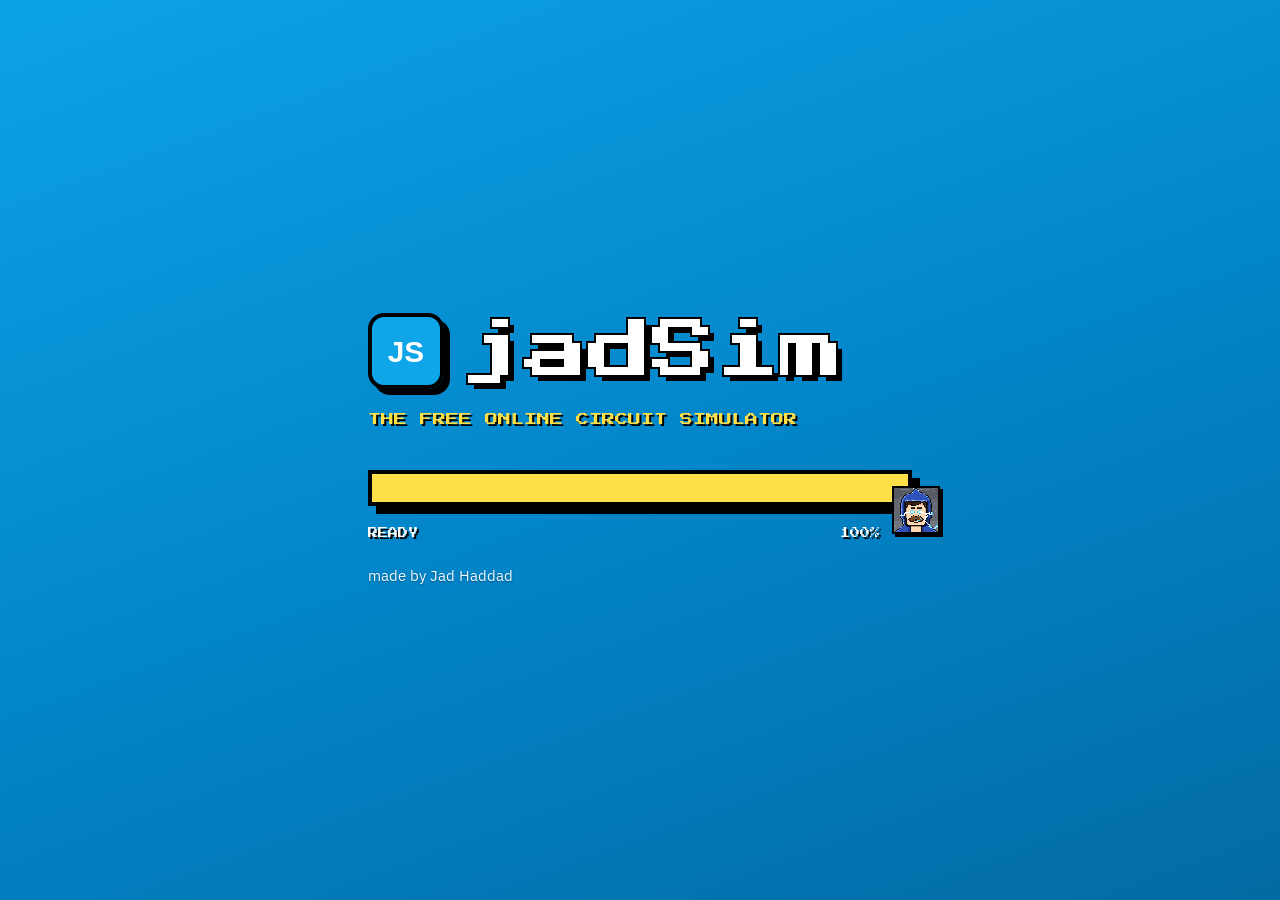
==== commit a445ac54: "jadSim: the loading screen always plays to the end, with thumbs-up Jad loaded first Taps and key pre" ====
--- a/jadsim/index.html
+++ b/jadsim/index.html
@@ -29,7 +29,8 @@
         if (dark) document.documentElement.classList.add('dark');
       } catch (e) {}
     </script>
-    <script type="module" crossorigin src="./assets/index-yb7T06Jt.js"></script>
+    <script type="module" crossorigin src="./assets/index-jd736702.js"></script>
+    <link rel="preload" as="image" href="./assets/jad-thumbs-BeWxXW-W.png" />
     <link rel="stylesheet" crossorigin href="./assets/index-mLckM0h9.css">
   </head>
   <body>
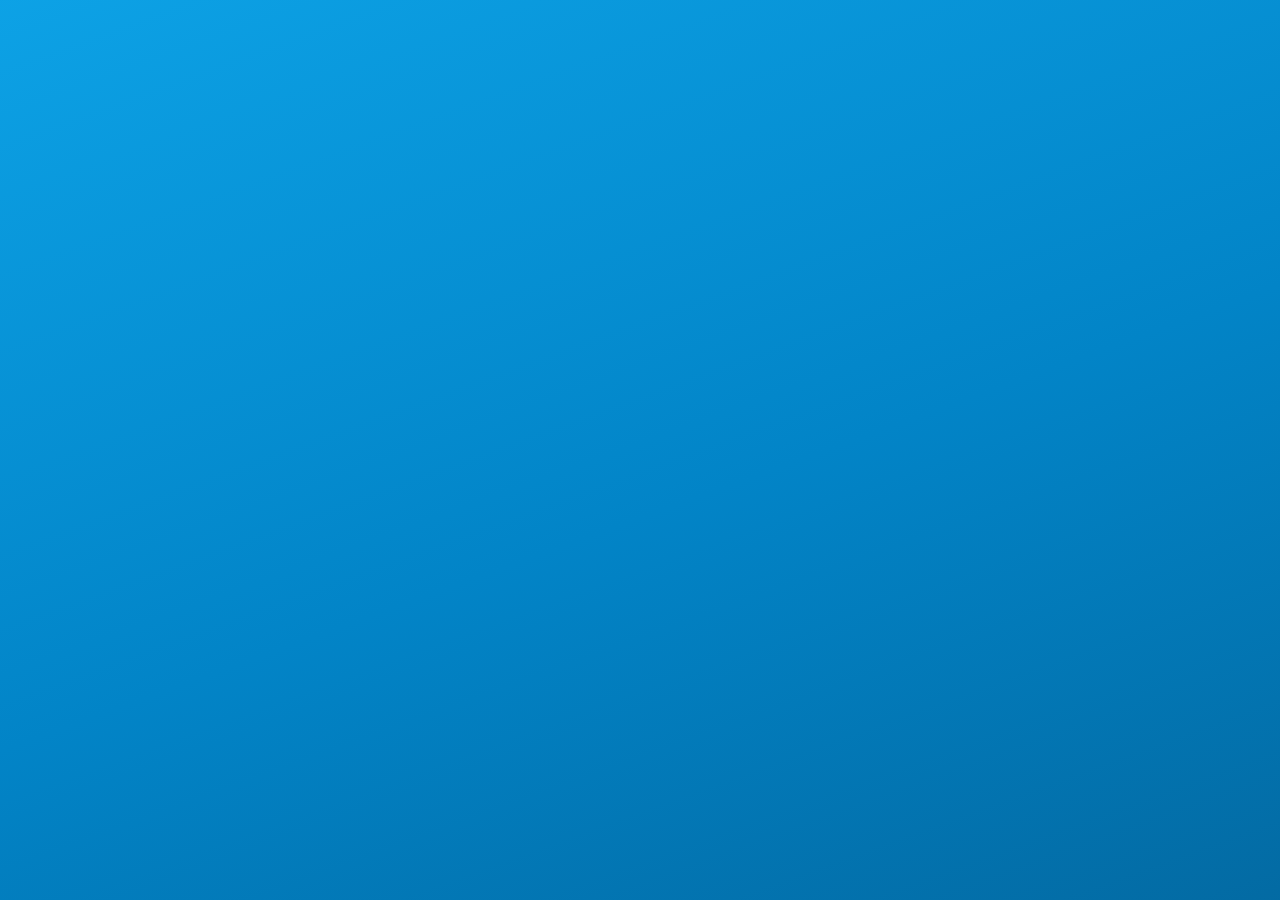
==== commit cb263865: "jadSim: top bar folds into a More menu on narrow screens, wire ends join wires reliably Rebuilt from" ====
--- a/jadsim/index.html
+++ b/jadsim/index.html
@@ -29,9 +29,9 @@
         if (dark) document.documentElement.classList.add('dark');
       } catch (e) {}
     </script>
-    <script type="module" crossorigin src="./assets/index-jd736702.js"></script>
-    <link rel="preload" as="image" href="./assets/jad-thumbs-BeWxXW-W.png" />
-    <link rel="stylesheet" crossorigin href="./assets/index-mLckM0h9.css">
+    <script type="module" crossorigin src="./assets/index-mSFCwATm.js"></script>
+    <link rel="stylesheet" crossorigin href="./assets/index-DbU3Ufp-.css">
+    <link rel="preload" as="image" href="./assets/jad-thumbs-BeWxXW-W.png">
   </head>
   <body>
     <div id="root"></div>
--- a/jadsim/assets/index-DbU3Ufp-.css
+++ b/jadsim/assets/index-DbU3Ufp-.css
@@ -0,0 +1 @@
+@font-face{font-family:IBM Plex Sans;font-style:normal;font-display:swap;font-weight:400;src:url(./ibm-plex-sans-cyrillic-ext-400-normal-g30qAdWV.woff2) format("woff2"),url(./ibm-plex-sans-cyrillic-ext-400-normal-Dsrv2Tcn.woff) format("woff");unicode-range:U+0460-052F,U+1C80-1C8A,U+20B4,U+2DE0-2DFF,U+A640-A69F,U+FE2E-FE2F}@font-face{font-family:IBM Plex Sans;font-style:normal;font-display:swap;font-weight:400;src:url(./ibm-plex-sans-cyrillic-400-normal-DZqxrq2p.woff2) format("woff2"),url(./ibm-plex-sans-cyrillic-400-normal-BTotfTJu.woff) format("woff");unicode-range:U+0301,U+0400-045F,U+0490-0491,U+04B0-04B1,U+2116}@font-face{font-family:IBM Plex Sans;font-style:normal;font-display:swap;font-weight:400;src:url(./ibm-plex-sans-greek-400-normal-_efipK4i.woff2) format("woff2"),url(./ibm-plex-sans-greek-400-normal-D9ESIMu3.woff) format("woff");unicode-range:U+0370-0377,U+037A-037F,U+0384-038A,U+038C,U+038E-03A1,U+03A3-03FF}@font-face{font-family:IBM Plex Sans;font-style:normal;font-display:swap;font-weight:400;src:url(./ibm-plex-sans-vietnamese-400-normal-DG4YqDda.woff2) format("woff2"),url(./ibm-plex-sans-vietnamese-400-normal-fK1oJ5dG.woff) format("woff");unicode-range:U+0102-0103,U+0110-0111,U+0128-0129,U+0168-0169,U+01A0-01A1,U+01AF-01B0,U+0300-0301,U+0303-0304,U+0308-0309,U+0323,U+0329,U+1EA0-1EF9,U+20AB}@font-face{font-family:IBM Plex Sans;font-style:normal;font-display:swap;font-weight:400;src:url(./ibm-plex-sans-latin-ext-400-normal-C5H60-Va.woff2) format("woff2"),url(./ibm-plex-sans-latin-ext-400-normal-RBey6euL.woff) format("woff");unicode-range:U+0100-02BA,U+02BD-02C5,U+02C7-02CC,U+02CE-02D7,U+02DD-02FF,U+0304,U+0308,U+0329,U+1D00-1DBF,U+1E00-1E9F,U+1EF2-1EFF,U+2020,U+20A0-20AB,U+20AD-20C0,U+2113,U+2C60-2C7F,U+A720-A7FF}@font-face{font-family:IBM Plex Sans;font-style:normal;font-display:swap;font-weight:400;src:url(./ibm-plex-sans-latin-400-normal-CDDApCn2.woff2) format("woff2"),url(./ibm-plex-sans-latin-400-normal-CYLoc0-x.woff) format("woff");unicode-range:U+0000-00FF,U+0131,U+0152-0153,U+02BB-02BC,U+02C6,U+02DA,U+02DC,U+0304,U+0308,U+0329,U+2000-206F,U+20AC,U+2122,U+2191,U+2193,U+2212,U+2215,U+FEFF,U+FFFD}@font-face{font-family:IBM Plex Sans;font-style:normal;font-display:swap;font-weight:500;src:url(./ibm-plex-sans-cyrillic-ext-500-normal-Cs5J6C77.woff2) format("woff2"),url(./ibm-plex-sans-cyrillic-ext-500-normal-DB5PtV2g.woff) format("woff");unicode-range:U+0460-052F,U+1C80-1C8A,U+20B4,U+2DE0-2DFF,U+A640-A69F,U+FE2E-FE2F}@font-face{font-family:IBM Plex Sans;font-style:normal;font-display:swap;font-weight:500;src:url(./ibm-plex-sans-cyrillic-500-normal-CocWQlwt.woff2) format("woff2"),url(./ibm-plex-sans-cyrillic-500-normal-ByOcLdNv.woff) format("woff");unicode-range:U+0301,U+0400-045F,U+0490-0491,U+04B0-04B1,U+2116}@font-face{font-family:IBM Plex Sans;font-style:normal;font-display:swap;font-weight:500;src:url(./ibm-plex-sans-greek-500-normal-JMMifIXV.woff2) format("woff2"),url(./ibm-plex-sans-greek-500-normal-CuWXN6rf.woff) format("woff");unicode-range:U+0370-0377,U+037A-037F,U+0384-038A,U+038C,U+038E-03A1,U+03A3-03FF}@font-face{font-family:IBM Plex Sans;font-style:normal;font-display:swap;font-weight:500;src:url(./ibm-plex-sans-vietnamese-500-normal-e4dixQRQ.woff2) format("woff2"),url(./ibm-plex-sans-vietnamese-500-normal-BEb3_waV.woff) format("woff");unicode-range:U+0102-0103,U+0110-0111,U+0128-0129,U+0168-0169,U+01A0-01A1,U+01AF-01B0,U+0300-0301,U+0303-0304,U+0308-0309,U+0323,U+0329,U+1EA0-1EF9,U+20AB}@font-face{font-family:IBM Plex Sans;font-style:normal;font-display:swap;font-weight:500;src:url(./ibm-plex-sans-latin-ext-500-normal-DakdToA3.woff2) format("woff2"),url(./ibm-plex-sans-latin-ext-500-normal-D0aIdm-b.woff) format("woff");unicode-range:U+0100-02BA,U+02BD-02C5,U+02C7-02CC,U+02CE-02D7,U+02DD-02FF,U+0304,U+0308,U+0329,U+1D00-1DBF,U+1E00-1E9F,U+1EF2-1EFF,U+2020,U+20A0-20AB,U+20AD-20C0,U+2113,U+2C60-2C7F,U+A720-A7FF}@font-face{font-family:IBM Plex Sans;font-style:normal;font-display:swap;font-weight:500;src:url(./ibm-plex-sans-latin-500-normal-6ng42L7E.woff2) format("woff2"),url(./ibm-plex-sans-latin-500-normal-BgVn5rGT.woff) format("woff");unicode-range:U+0000-00FF,U+0131,U+0152-0153,U+02BB-02BC,U+02C6,U+02DA,U+02DC,U+0304,U+0308,U+0329,U+2000-206F,U+20AC,U+2122,U+2191,U+2193,U+2212,U+2215,U+FEFF,U+FFFD}@font-face{font-family:IBM Plex Sans;font-style:normal;font-display:swap;font-weight:600;src:url(./ibm-plex-sans-cyrillic-ext-600-normal-DUMzJB7m.woff2) format("woff2"),url(./ibm-plex-sans-cyrillic-ext-600-normal-Bz0x94Yp.woff) format("woff");unicode-range:U+0460-052F,U+1C80-1C8A,U+20B4,U+2DE0-2DFF,U+A640-A69F,U+FE2E-FE2F}@font-face{font-family:IBM Plex Sans;font-style:normal;font-display:swap;font-weight:600;src:url(./ibm-plex-sans-cyrillic-600-normal-71GNu3SW.woff2) format("woff2"),url(./ibm-plex-sans-cyrillic-600-normal-BGq0mW3O.woff) format("woff");unicode-range:U+0301,U+0400-045F,U+0490-0491,U+04B0-04B1,U+2116}@font-face{font-family:IBM Plex Sans;font-style:normal;font-display:swap;font-weight:600;src:url(./ibm-plex-sans-greek-600-normal-DzTrcv_p.woff2) format("woff2"),url(./ibm-plex-sans-greek-600-normal-D-CqTdkO.woff) format("woff");unicode-range:U+0370-0377,U+037A-037F,U+0384-038A,U+038C,U+038E-03A1,U+03A3-03FF}@font-face{font-family:IBM Plex Sans;font-style:normal;font-display:swap;font-weight:600;src:url(./ibm-plex-sans-vietnamese-600-normal-DpPYBSTl.woff2) format("woff2"),url(./ibm-plex-sans-vietnamese-600-normal-DgdngZtN.woff) format("woff");unicode-range:U+0102-0103,U+0110-0111,U+0128-0129,U+0168-0169,U+01A0-01A1,U+01AF-01B0,U+0300-0301,U+0303-0304,U+0308-0309,U+0323,U+0329,U+1EA0-1EF9,U+20AB}@font-face{font-family:IBM Plex Sans;font-style:normal;font-display:swap;font-weight:600;src:url(./ibm-plex-sans-latin-ext-600-normal-DOrvGEcy.woff2) format("woff2"),url(./ibm-plex-sans-latin-ext-600-normal-DIrixKbi.woff) format("woff");unicode-range:U+0100-02BA,U+02BD-02C5,U+02C7-02CC,U+02CE-02D7,U+02DD-02FF,U+0304,U+0308,U+0329,U+1D00-1DBF,U+1E00-1E9F,U+1EF2-1EFF,U+2020,U+20A0-20AB,U+20AD-20C0,U+2113,U+2C60-2C7F,U+A720-A7FF}@font-face{font-family:IBM Plex Sans;font-style:normal;font-display:swap;font-weight:600;src:url(./ibm-plex-sans-latin-600-normal-CuJfVYMP.woff2) format("woff2"),url(./ibm-plex-sans-latin-600-normal-Cu4Hd6ag.woff) format("woff");unicode-range:U+0000-00FF,U+0131,U+0152-0153,U+02BB-02BC,U+02C6,U+02DA,U+02DC,U+0304,U+0308,U+0329,U+2000-206F,U+20AC,U+2122,U+2191,U+2193,U+2212,U+2215,U+FEFF,U+FFFD}@font-face{font-family:Share Tech Mono;font-style:normal;font-display:swap;font-weight:400;src:url(./share-tech-mono-latin-400-normal-CCqdbj5z.woff2) format("woff2"),url(./share-tech-mono-latin-400-normal-15MgdvEM.woff) format("woff");unicode-range:U+0000-00FF,U+0131,U+0152-0153,U+02BB-02BC,U+02C6,U+02DA,U+02DC,U+0304,U+0308,U+0329,U+2000-206F,U+20AC,U+2122,U+2191,U+2193,U+2212,U+2215,U+FEFF,U+FFFD}@font-face{font-family:VT323;font-style:normal;font-display:swap;font-weight:400;src:url(./vt323-vietnamese-400-normal-D0VnvwZ9.woff2) format("woff2"),url(./vt323-vietnamese-400-normal-D_5Q7Vcv.woff) format("woff");unicode-range:U+0102-0103,U+0110-0111,U+0128-0129,U+0168-0169,U+01A0-01A1,U+01AF-01B0,U+0300-0301,U+0303-0304,U+0308-0309,U+0323,U+0329,U+1EA0-1EF9,U+20AB}@font-face{font-family:VT323;font-style:normal;font-display:swap;font-weight:400;src:url(./vt323-latin-ext-400-normal-iUdYUaX4.woff2) format("woff2"),url(./vt323-latin-ext-400-normal-DqOq58ri.woff) format("woff");unicode-range:U+0100-02BA,U+02BD-02C5,U+02C7-02CC,U+02CE-02D7,U+02DD-02FF,U+0304,U+0308,U+0329,U+1D00-1DBF,U+1E00-1E9F,U+1EF2-1EFF,U+2020,U+20A0-20AB,U+20AD-20C0,U+2113,U+2C60-2C7F,U+A720-A7FF}@font-face{font-family:VT323;font-style:normal;font-display:swap;font-weight:400;src:url(./vt323-latin-400-normal-wDgJuOC9.woff2) format("woff2"),url(./vt323-latin-400-normal-Dqn9ZSPj.woff) format("woff");unicode-range:U+0000-00FF,U+0131,U+0152-0153,U+02BB-02BC,U+02C6,U+02DA,U+02DC,U+0304,U+0308,U+0329,U+2000-206F,U+20AC,U+2122,U+2191,U+2193,U+2212,U+2215,U+FEFF,U+FFFD}@font-face{font-family:"Press Start 2P";font-style:normal;font-display:swap;font-weight:400;src:url(./press-start-2p-latin-400-normal-_wFEWmAB.woff2) format("woff2"),url(./press-start-2p-latin-400-normal-KLytu4cr.woff) format("woff")}*,:before,:after{--tw-border-spacing-x: 0;--tw-border-spacing-y: 0;--tw-translate-x: 0;--tw-translate-y: 0;--tw-rotate: 0;--tw-skew-x: 0;--tw-skew-y: 0;--tw-scale-x: 1;--tw-scale-y: 1;--tw-pan-x: ;--tw-pan-y: ;--tw-pinch-zoom: ;--tw-scroll-snap-strictness: proximity;--tw-gradient-from-position: ;--tw-gradient-via-position: ;--tw-gradient-to-position: ;--tw-ordinal: ;--tw-slashed-zero: ;--tw-numeric-figure: ;--tw-numeric-spacing: ;--tw-numeric-fraction: ;--tw-ring-inset: ;--tw-ring-offset-width: 0px;--tw-ring-offset-color: #fff;--tw-ring-color: rgb(59 130 246 / .5);--tw-ring-offset-shadow: 0 0 #0000;--tw-ring-shadow: 0 0 #0000;--tw-shadow: 0 0 #0000;--tw-shadow-colored: 0 0 #0000;--tw-blur: ;--tw-brightness: ;--tw-contrast: ;--tw-grayscale: ;--tw-hue-rotate: ;--tw-invert: ;--tw-saturate: ;--tw-sepia: ;--tw-drop-shadow: ;--tw-backdrop-blur: ;--tw-backdrop-brightness: ;--tw-backdrop-contrast: ;--tw-backdrop-grayscale: ;--tw-backdrop-hue-rotate: ;--tw-backdrop-invert: ;--tw-backdrop-opacity: ;--tw-backdrop-saturate: ;--tw-backdrop-sepia: ;--tw-contain-size: ;--tw-contain-layout: ;--tw-contain-paint: ;--tw-contain-style: }::backdrop{--tw-border-spacing-x: 0;--tw-border-spacing-y: 0;--tw-translate-x: 0;--tw-translate-y: 0;--tw-rotate: 0;--tw-skew-x: 0;--tw-skew-y: 0;--tw-scale-x: 1;--tw-scale-y: 1;--tw-pan-x: ;--tw-pan-y: ;--tw-pinch-zoom: ;--tw-scroll-snap-strictness: proximity;--tw-gradient-from-position: ;--tw-gradient-via-position: ;--tw-gradient-to-position: ;--tw-ordinal: ;--tw-slashed-zero: ;--tw-numeric-figure: ;--tw-numeric-spacing: ;--tw-numeric-fraction: ;--tw-ring-inset: ;--tw-ring-offset-width: 0px;--tw-ring-offset-color: #fff;--tw-ring-color: rgb(59 130 246 / .5);--tw-ring-offset-shadow: 0 0 #0000;--tw-ring-shadow: 0 0 #0000;--tw-shadow: 0 0 #0000;--tw-shadow-colored: 0 0 #0000;--tw-blur: ;--tw-brightness: ;--tw-contrast: ;--tw-grayscale: ;--tw-hue-rotate: ;--tw-invert: ;--tw-saturate: ;--tw-sepia: ;--tw-drop-shadow: ;--tw-backdrop-blur: ;--tw-backdrop-brightness: ;--tw-backdrop-contrast: ;--tw-backdrop-grayscale: ;--tw-backdrop-hue-rotate: ;--tw-backdrop-invert: ;--tw-backdrop-opacity: ;--tw-backdrop-saturate: ;--tw-backdrop-sepia: ;--tw-contain-size: ;--tw-contain-layout: ;--tw-contain-paint: ;--tw-contain-style: }*,:before,:after{box-sizing:border-box;border-width:0;border-style:solid;border-color:#e5e7eb}:before,:after{--tw-content: ""}html,:host{line-height:1.5;-webkit-text-size-adjust:100%;-moz-tab-size:4;-o-tab-size:4;tab-size:4;font-family:IBM Plex Sans,ui-sans-serif,system-ui,sans-serif;font-feature-settings:normal;font-variation-settings:normal;-webkit-tap-highlight-color:transparent}body{margin:0;line-height:inherit}hr{height:0;color:inherit;border-top-width:1px}abbr:where([title]){-webkit-text-decoration:underline dotted;text-decoration:underline dotted}h1,h2,h3,h4,h5,h6{font-size:inherit;font-weight:inherit}a{color:inherit;text-decoration:inherit}b,strong{font-weight:bolder}code,kbd,samp,pre{font-family:Share Tech Mono,ui-monospace,SFMono-Regular,Menlo,monospace;font-feature-settings:normal;font-variation-settings:normal;font-size:1em}small{font-size:80%}sub,sup{font-size:75%;line-height:0;position:relative;vertical-align:baseline}sub{bottom:-.25em}sup{top:-.5em}table{text-indent:0;border-color:inherit;border-collapse:collapse}button,input,optgroup,select,textarea{font-family:inherit;font-feature-settings:inherit;font-variation-settings:inherit;font-size:100%;font-weight:inherit;line-height:inherit;letter-spacing:inherit;color:inherit;margin:0;padding:0}button,select{text-transform:none}button,input:where([type=button]),input:where([type=reset]),input:where([type=submit]){-webkit-appearance:button;background-color:transparent;background-image:none}:-moz-focusring{outline:auto}:-moz-ui-invalid{box-shadow:none}progress{vertical-align:baseline}::-webkit-inner-spin-button,::-webkit-outer-spin-button{height:auto}[type=search]{-webkit-appearance:textfield;outline-offset:-2px}::-webkit-search-decoration{-webkit-appearance:none}::-webkit-file-upload-button{-webkit-appearance:button;font:inherit}summary{display:list-item}blockquote,dl,dd,h1,h2,h3,h4,h5,h6,hr,figure,p,pre{margin:0}fieldset{margin:0;padding:0}legend{padding:0}ol,ul,menu{list-style:none;margin:0;padding:0}dialog{padding:0}textarea{resize:vertical}input::-moz-placeholder,textarea::-moz-placeholder{opacity:1;color:#9ca3af}input::placeholder,textarea::placeholder{opacity:1;color:#9ca3af}button,[role=button]{cursor:pointer}:disabled{cursor:default}img,svg,video,canvas,audio,iframe,embed,object{display:block;vertical-align:middle}img,video{max-width:100%;height:auto}[hidden]:where(:not([hidden=until-found])){display:none}.pointer-events-none{pointer-events:none}.pointer-events-auto{pointer-events:auto}.visible{visibility:visible}.fixed{position:fixed}.absolute{position:absolute}.relative{position:relative}.inset-0{top:0;right:0;bottom:0;left:0}.inset-\[-4\%\]{top:-4%;right:-4%;bottom:-4%;left:-4%}.-bottom-6{bottom:-1.5rem}.-left-\[9px\]{left:-9px}.-right-6{right:-1.5rem}.-top-\[9px\]{top:-9px}.bottom-3{bottom:.75rem}.bottom-4{bottom:1rem}.left-1\/2{left:50%}.left-3{left:.75rem}.right-1\.5{right:.375rem}.top-3{top:.75rem}.top-\[calc\(100\%\+4px\)\]{top:calc(100% + 4px)}.z-10{z-index:10}.z-20{z-index:20}.z-30{z-index:30}.z-40{z-index:40}.z-50{z-index:50}.z-\[60\]{z-index:60}.-mx-6{margin-left:-1.5rem;margin-right:-1.5rem}.mx-0\.5{margin-left:.125rem;margin-right:.125rem}.mx-auto{margin-left:auto;margin-right:auto}.mx-px{margin-left:1px;margin-right:1px}.my-1{margin-top:.25rem;margin-bottom:.25rem}.-ml-\[7px\]{margin-left:-7px}.mb-1{margin-bottom:.25rem}.mb-2{margin-bottom:.5rem}.mb-3{margin-bottom:.75rem}.mb-4{margin-bottom:1rem}.ml-0\.5{margin-left:.125rem}.ml-auto{margin-left:auto}.mr-1{margin-right:.25rem}.mr-1\.5{margin-right:.375rem}.mr-6{margin-right:1.5rem}.mt-1{margin-top:.25rem}.mt-1\.5{margin-top:.375rem}.mt-10{margin-top:2.5rem}.mt-2{margin-top:.5rem}.mt-3{margin-top:.75rem}.mt-4{margin-top:1rem}.mt-5{margin-top:1.25rem}.mt-6{margin-top:1.5rem}.mt-8{margin-top:2rem}.block{display:block}.inline-block{display:inline-block}.flex{display:flex}.\!table{display:table!important}.table{display:table}.grid{display:grid}.\!contents{display:contents!important}.contents{display:contents}.hidden{display:none}.h-1{height:.25rem}.h-10{height:2.5rem}.h-12{height:3rem}.h-2{height:.5rem}.h-2\.5{height:.625rem}.h-24{height:6rem}.h-28{height:7rem}.h-3{height:.75rem}.h-3\.5{height:.875rem}.h-4{height:1rem}.h-40{height:10rem}.h-48{height:12rem}.h-5{height:1.25rem}.h-6{height:1.5rem}.h-7{height:1.75rem}.h-8{height:2rem}.h-\[108\%\]{height:108%}.h-\[150px\]{height:150px}.h-\[68px\]{height:68px}.h-\[clamp\(3rem\,15vw\,76px\)\]{height:clamp(3rem,15vw,76px)}.h-full{height:100%}.h-screen{height:100vh}.max-h-\[calc\(100vh-64px\)\]{max-height:calc(100vh - 64px)}.max-h-full{max-height:100%}.min-h-0{min-height:0px}.w-10{width:2.5rem}.w-14{width:3.5rem}.w-16{width:4rem}.w-2{width:.5rem}.w-2\.5{width:.625rem}.w-20{width:5rem}.w-24{width:6rem}.w-28{width:7rem}.w-3{width:.75rem}.w-3\.5{width:.875rem}.w-36{width:9rem}.w-4{width:1rem}.w-40{width:10rem}.w-48{width:12rem}.w-5{width:1.25rem}.w-56{width:14rem}.w-64{width:16rem}.w-7{width:1.75rem}.w-72{width:18rem}.w-8{width:2rem}.w-\[108\%\]{width:108%}.w-\[21rem\]{width:21rem}.w-\[228px\]{width:228px}.w-\[240px\]{width:240px}.w-\[92px\]{width:92px}.w-\[clamp\(3rem\,15vw\,76px\)\]{width:clamp(3rem,15vw,76px)}.w-auto{width:auto}.w-full{width:100%}.w-px{width:1px}.min-w-0{min-width:0px}.min-w-\[184px\]{min-width:184px}.max-w-2xl{max-width:42rem}.max-w-\[34rem\]{max-width:34rem}.max-w-lg{max-width:32rem}.max-w-xs{max-width:20rem}.flex-1{flex:1 1 0%}.shrink-0{flex-shrink:0}.-translate-x-1\/2{--tw-translate-x: -50%;transform:translate(var(--tw-translate-x),var(--tw-translate-y)) rotate(var(--tw-rotate)) skew(var(--tw-skew-x)) skewY(var(--tw-skew-y)) scaleX(var(--tw-scale-x)) scaleY(var(--tw-scale-y))}.rotate-45{--tw-rotate: 45deg;transform:translate(var(--tw-translate-x),var(--tw-translate-y)) rotate(var(--tw-rotate)) skew(var(--tw-skew-x)) skewY(var(--tw-skew-y)) scaleX(var(--tw-scale-x)) scaleY(var(--tw-scale-y))}.transform{transform:translate(var(--tw-translate-x),var(--tw-translate-y)) rotate(var(--tw-rotate)) skew(var(--tw-skew-x)) skewY(var(--tw-skew-y)) scaleX(var(--tw-scale-x)) scaleY(var(--tw-scale-y))}.cursor-copy{cursor:copy}.cursor-crosshair{cursor:crosshair}.cursor-default{cursor:default}.cursor-grab{cursor:grab}.cursor-grabbing{cursor:grabbing}.cursor-move{cursor:move}.cursor-pointer{cursor:pointer}.touch-none{touch-action:none}.select-none{-webkit-user-select:none;-moz-user-select:none;user-select:none}.resize{resize:both}.grid-cols-2{grid-template-columns:repeat(2,minmax(0,1fr))}.flex-col{flex-direction:column}.flex-wrap{flex-wrap:wrap}.items-start{align-items:flex-start}.items-end{align-items:flex-end}.items-center{align-items:center}.items-baseline{align-items:baseline}.items-stretch{align-items:stretch}.justify-end{justify-content:flex-end}.justify-center{justify-content:center}.justify-between{justify-content:space-between}.gap-1{gap:.25rem}.gap-1\.5{gap:.375rem}.gap-2{gap:.5rem}.gap-3{gap:.75rem}.gap-5{gap:1.25rem}.gap-6{gap:1.5rem}.gap-x-2{-moz-column-gap:.5rem;column-gap:.5rem}.gap-x-3{-moz-column-gap:.75rem;column-gap:.75rem}.gap-x-4{-moz-column-gap:1rem;column-gap:1rem}.gap-x-6{-moz-column-gap:1.5rem;column-gap:1.5rem}.gap-y-1{row-gap:.25rem}.gap-y-2{row-gap:.5rem}.gap-y-4{row-gap:1rem}.space-y-0\.5>:not([hidden])~:not([hidden]){--tw-space-y-reverse: 0;margin-top:calc(.125rem * calc(1 - var(--tw-space-y-reverse)));margin-bottom:calc(.125rem * var(--tw-space-y-reverse))}.space-y-1>:not([hidden])~:not([hidden]){--tw-space-y-reverse: 0;margin-top:calc(.25rem * calc(1 - var(--tw-space-y-reverse)));margin-bottom:calc(.25rem * var(--tw-space-y-reverse))}.space-y-1\.5>:not([hidden])~:not([hidden]){--tw-space-y-reverse: 0;margin-top:calc(.375rem * calc(1 - var(--tw-space-y-reverse)));margin-bottom:calc(.375rem * var(--tw-space-y-reverse))}.space-y-3>:not([hidden])~:not([hidden]){--tw-space-y-reverse: 0;margin-top:calc(.75rem * calc(1 - var(--tw-space-y-reverse)));margin-bottom:calc(.75rem * var(--tw-space-y-reverse))}.overflow-auto{overflow:auto}.overflow-hidden{overflow:hidden}.overflow-visible{overflow:visible}.overflow-y-auto{overflow-y:auto}.overflow-x-clip{overflow-x:clip}.truncate{overflow:hidden;text-overflow:ellipsis;white-space:nowrap}.whitespace-nowrap{white-space:nowrap}.rounded{border-radius:.25rem}.rounded-2xl{border-radius:1rem}.rounded-full{border-radius:9999px}.rounded-lg{border-radius:.5rem}.rounded-sm{border-radius:.125rem}.rounded-t-lg{border-top-left-radius:.5rem;border-top-right-radius:.5rem}.border{border-width:1px}.border-2{border-width:2px}.border-4{border-width:4px}.border-x{border-left-width:1px;border-right-width:1px}.border-b{border-bottom-width:1px}.border-b-2,.border-b-\[2px\]{border-bottom-width:2px}.border-l{border-left-width:1px}.border-l-2{border-left-width:2px}.border-r{border-right-width:1px}.border-r-4{border-right-width:4px}.border-t{border-top-width:1px}.border-t-2{border-top-width:2px}.\!border-hood{--tw-border-opacity: 1 !important;border-color:rgb(47 82 184 / var(--tw-border-opacity, 1))!important}.border-\[\#0b1022\]{--tw-border-opacity: 1;border-color:rgb(11 16 34 / var(--tw-border-opacity, 1))}.border-black{--tw-border-opacity: 1;border-color:rgb(0 0 0 / var(--tw-border-opacity, 1))}.border-cyan-500\/60{border-color:#06b6d499}.border-emerald-500{--tw-border-opacity: 1;border-color:rgb(16 185 129 / var(--tw-border-opacity, 1))}.border-hood{--tw-border-opacity: 1;border-color:rgb(47 82 184 / var(--tw-border-opacity, 1))}.border-red-200{--tw-border-opacity: 1;border-color:rgb(254 202 202 / var(--tw-border-opacity, 1))}.border-red-300{--tw-border-opacity: 1;border-color:rgb(252 165 165 / var(--tw-border-opacity, 1))}.border-red-400{--tw-border-opacity: 1;border-color:rgb(248 113 113 / var(--tw-border-opacity, 1))}.border-sky-900{--tw-border-opacity: 1;border-color:rgb(12 74 110 / var(--tw-border-opacity, 1))}.border-stone-200{--tw-border-opacity: 1;border-color:rgb(231 229 228 / var(--tw-border-opacity, 1))}.border-stone-300{--tw-border-opacity: 1;border-color:rgb(214 211 209 / var(--tw-border-opacity, 1))}.border-stone-600{--tw-border-opacity: 1;border-color:rgb(87 83 78 / var(--tw-border-opacity, 1))}.border-stone-700{--tw-border-opacity: 1;border-color:rgb(68 64 60 / var(--tw-border-opacity, 1))}.border-stone-900{--tw-border-opacity: 1;border-color:rgb(28 25 23 / var(--tw-border-opacity, 1))}.border-transparent{border-color:transparent}.border-yellow-300{--tw-border-opacity: 1;border-color:rgb(253 224 71 / var(--tw-border-opacity, 1))}.border-b-red-400{--tw-border-opacity: 1;border-bottom-color:rgb(248 113 113 / var(--tw-border-opacity, 1))}.border-b-stone-400{--tw-border-opacity: 1;border-bottom-color:rgb(168 162 158 / var(--tw-border-opacity, 1))}.\!bg-hood{--tw-bg-opacity: 1 !important;background-color:rgb(47 82 184 / var(--tw-bg-opacity, 1))!important}.bg-\[\#060914\]{--tw-bg-opacity: 1;background-color:rgb(6 9 20 / var(--tw-bg-opacity, 1))}.bg-\[\#0b1022\]{--tw-bg-opacity: 1;background-color:rgb(11 16 34 / var(--tw-bg-opacity, 1))}.bg-\[\#0b1510\]{--tw-bg-opacity: 1;background-color:rgb(11 21 16 / var(--tw-bg-opacity, 1))}.bg-\[\#0d1a10\]{--tw-bg-opacity: 1;background-color:rgb(13 26 16 / var(--tw-bg-opacity, 1))}.bg-\[\#c9d6b4\]{--tw-bg-opacity: 1;background-color:rgb(201 214 180 / var(--tw-bg-opacity, 1))}.bg-\[\#fdfbf6\]{--tw-bg-opacity: 1;background-color:rgb(253 251 246 / var(--tw-bg-opacity, 1))}.bg-amber-500{--tw-bg-opacity: 1;background-color:rgb(245 158 11 / var(--tw-bg-opacity, 1))}.bg-black\/30{background-color:#0000004d}.bg-cyan-300{--tw-bg-opacity: 1;background-color:rgb(103 232 249 / var(--tw-bg-opacity, 1))}.bg-cyan-50{--tw-bg-opacity: 1;background-color:rgb(236 254 255 / var(--tw-bg-opacity, 1))}.bg-emerald-600\/20{background-color:#05966933}.bg-green-600{--tw-bg-opacity: 1;background-color:rgb(22 163 74 / var(--tw-bg-opacity, 1))}.bg-hood-light{--tw-bg-opacity: 1;background-color:rgb(238 242 252 / var(--tw-bg-opacity, 1))}.bg-red-50{--tw-bg-opacity: 1;background-color:rgb(254 242 242 / var(--tw-bg-opacity, 1))}.bg-red-500{--tw-bg-opacity: 1;background-color:rgb(239 68 68 / var(--tw-bg-opacity, 1))}.bg-red-500\/20{background-color:#ef444433}.bg-sky-400{--tw-bg-opacity: 1;background-color:rgb(56 189 248 / var(--tw-bg-opacity, 1))}.bg-sky-600{--tw-bg-opacity: 1;background-color:rgb(2 132 199 / var(--tw-bg-opacity, 1))}.bg-stone-100{--tw-bg-opacity: 1;background-color:rgb(245 245 244 / var(--tw-bg-opacity, 1))}.bg-stone-200{--tw-bg-opacity: 1;background-color:rgb(231 229 228 / var(--tw-bg-opacity, 1))}.bg-stone-300{--tw-bg-opacity: 1;background-color:rgb(214 211 209 / var(--tw-bg-opacity, 1))}.bg-stone-50{--tw-bg-opacity: 1;background-color:rgb(250 250 249 / var(--tw-bg-opacity, 1))}.bg-stone-600{--tw-bg-opacity: 1;background-color:rgb(87 83 78 / var(--tw-bg-opacity, 1))}.bg-stone-700{--tw-bg-opacity: 1;background-color:rgb(68 64 60 / var(--tw-bg-opacity, 1))}.bg-stone-800{--tw-bg-opacity: 1;background-color:rgb(41 37 36 / var(--tw-bg-opacity, 1))}.bg-stone-800\/95{background-color:#292524f2}.bg-stone-900{--tw-bg-opacity: 1;background-color:rgb(28 25 23 / var(--tw-bg-opacity, 1))}.bg-stone-950\/60{background-color:#0c0a0999}.bg-white{--tw-bg-opacity: 1;background-color:rgb(255 255 255 / var(--tw-bg-opacity, 1))}.bg-white\/90{background-color:#ffffffe6}.bg-yellow-300{--tw-bg-opacity: 1;background-color:rgb(253 224 71 / var(--tw-bg-opacity, 1))}.bg-gradient-to-r{background-image:linear-gradient(to right,var(--tw-gradient-stops))}.from-hood{--tw-gradient-from: #2f52b8 var(--tw-gradient-from-position);--tw-gradient-to: rgb(47 82 184 / 0) var(--tw-gradient-to-position);--tw-gradient-stops: var(--tw-gradient-from), var(--tw-gradient-to)}.via-sky-400{--tw-gradient-to: rgb(56 189 248 / 0) var(--tw-gradient-to-position);--tw-gradient-stops: var(--tw-gradient-from), #38bdf8 var(--tw-gradient-via-position), var(--tw-gradient-to)}.to-cyan-200{--tw-gradient-to: #a5f3fc var(--tw-gradient-to-position)}.object-cover{-o-object-fit:cover;object-fit:cover}.p-2{padding:.5rem}.p-3{padding:.75rem}.p-4{padding:1rem}.p-5{padding:1.25rem}.px-0{padding-left:0;padding-right:0}.px-1{padding-left:.25rem;padding-right:.25rem}.px-1\.5{padding-left:.375rem;padding-right:.375rem}.px-2{padding-left:.5rem;padding-right:.5rem}.px-2\.5{padding-left:.625rem;padding-right:.625rem}.px-3{padding-left:.75rem;padding-right:.75rem}.px-4{padding-left:1rem;padding-right:1rem}.px-6{padding-left:1.5rem;padding-right:1.5rem}.px-8{padding-left:2rem;padding-right:2rem}.py-0\.5{padding-top:.125rem;padding-bottom:.125rem}.py-1{padding-top:.25rem;padding-bottom:.25rem}.py-1\.5{padding-top:.375rem;padding-bottom:.375rem}.py-2{padding-top:.5rem;padding-bottom:.5rem}.py-3{padding-top:.75rem;padding-bottom:.75rem}.pb-1{padding-bottom:.25rem}.pb-2{padding-bottom:.5rem}.pb-3{padding-bottom:.75rem}.pb-4{padding-bottom:1rem}.pl-4{padding-left:1rem}.pr-12{padding-right:3rem}.pt-1{padding-top:.25rem}.pt-3{padding-top:.75rem}.text-left{text-align:left}.text-center{text-align:center}.text-right{text-align:right}.font-lcd{font-family:VT323,ui-monospace,monospace}.font-mono{font-family:Share Tech Mono,ui-monospace,SFMono-Regular,Menlo,monospace}.font-pixel{font-family:"Press Start 2P",VT323,monospace}.font-sans{font-family:IBM Plex Sans,ui-sans-serif,system-ui,sans-serif}.text-3xl{font-size:1.875rem;line-height:2.25rem}.text-4xl{font-size:2.25rem;line-height:2.5rem}.text-5xl{font-size:3rem;line-height:1}.text-7xl{font-size:4.5rem;line-height:1}.text-\[10px\]{font-size:10px}.text-\[11px\]{font-size:11px}.text-\[12px\]{font-size:12px}.text-\[13\.5px\]{font-size:13.5px}.text-\[13px\]{font-size:13px}.text-\[15px\]{font-size:15px}.text-\[17px\]{font-size:17px}.text-\[26px\]{font-size:26px}.text-\[clamp\(1\.6rem\,9vw\,4rem\)\]{font-size:clamp(1.6rem,9vw,4rem)}.text-\[clamp\(8px\,2\.4vw\,13px\)\]{font-size:clamp(8px,2.4vw,13px)}.text-base{font-size:1rem;line-height:1.5rem}.text-lg{font-size:1.125rem;line-height:1.75rem}.text-sm{font-size:.875rem;line-height:1.25rem}.text-xl{font-size:1.25rem;line-height:1.75rem}.text-xs{font-size:.75rem;line-height:1rem}.font-medium{font-weight:500}.font-normal{font-weight:400}.font-semibold{font-weight:600}.uppercase{text-transform:uppercase}.italic{font-style:italic}.tabular-nums{--tw-numeric-spacing: tabular-nums;font-variant-numeric:var(--tw-ordinal) var(--tw-slashed-zero) var(--tw-numeric-figure) var(--tw-numeric-spacing) var(--tw-numeric-fraction)}.leading-4{line-height:1rem}.leading-5{line-height:1.25rem}.leading-\[1\.05\]{line-height:1.05}.leading-none{line-height:1}.leading-relaxed{line-height:1.625}.leading-snug{line-height:1.375}.leading-tight{line-height:1.25}.tracking-wide{letter-spacing:.025em}.\!text-white{--tw-text-opacity: 1 !important;color:rgb(255 255 255 / var(--tw-text-opacity, 1))!important}.text-\[\#86efac\]{--tw-text-opacity: 1;color:rgb(134 239 172 / var(--tw-text-opacity, 1))}.text-amber-300{--tw-text-opacity: 1;color:rgb(252 211 77 / var(--tw-text-opacity, 1))}.text-amber-600{--tw-text-opacity: 1;color:rgb(217 119 6 / var(--tw-text-opacity, 1))}.text-cyan-700{--tw-text-opacity: 1;color:rgb(14 116 144 / var(--tw-text-opacity, 1))}.text-emerald-200{--tw-text-opacity: 1;color:rgb(167 243 208 / var(--tw-text-opacity, 1))}.text-hood{--tw-text-opacity: 1;color:rgb(47 82 184 / var(--tw-text-opacity, 1))}.text-red-200{--tw-text-opacity: 1;color:rgb(254 202 202 / var(--tw-text-opacity, 1))}.text-red-300{--tw-text-opacity: 1;color:rgb(252 165 165 / var(--tw-text-opacity, 1))}.text-red-600{--tw-text-opacity: 1;color:rgb(220 38 38 / var(--tw-text-opacity, 1))}.text-red-700{--tw-text-opacity: 1;color:rgb(185 28 28 / var(--tw-text-opacity, 1))}.text-sky-100\/60{color:#e0f2fe99}.text-sky-200{--tw-text-opacity: 1;color:rgb(186 230 253 / var(--tw-text-opacity, 1))}.text-sky-50{--tw-text-opacity: 1;color:rgb(240 249 255 / var(--tw-text-opacity, 1))}.text-stone-100{--tw-text-opacity: 1;color:rgb(245 245 244 / var(--tw-text-opacity, 1))}.text-stone-200{--tw-text-opacity: 1;color:rgb(231 229 228 / var(--tw-text-opacity, 1))}.text-stone-300{--tw-text-opacity: 1;color:rgb(214 211 209 / var(--tw-text-opacity, 1))}.text-stone-400{--tw-text-opacity: 1;color:rgb(168 162 158 / var(--tw-text-opacity, 1))}.text-stone-500{--tw-text-opacity: 1;color:rgb(120 113 108 / var(--tw-text-opacity, 1))}.text-stone-600{--tw-text-opacity: 1;color:rgb(87 83 78 / var(--tw-text-opacity, 1))}.text-stone-700{--tw-text-opacity: 1;color:rgb(68 64 60 / var(--tw-text-opacity, 1))}.text-stone-800{--tw-text-opacity: 1;color:rgb(41 37 36 / var(--tw-text-opacity, 1))}.text-stone-900{--tw-text-opacity: 1;color:rgb(28 25 23 / var(--tw-text-opacity, 1))}.text-stone-950{--tw-text-opacity: 1;color:rgb(12 10 9 / var(--tw-text-opacity, 1))}.text-white{--tw-text-opacity: 1;color:rgb(255 255 255 / var(--tw-text-opacity, 1))}.text-yellow-300{--tw-text-opacity: 1;color:rgb(253 224 71 / var(--tw-text-opacity, 1))}.underline{text-decoration-line:underline}.underline-offset-2{text-underline-offset:2px}.opacity-0{opacity:0}.opacity-100{opacity:1}.opacity-60{opacity:.6}.shadow{--tw-shadow: 0 1px 3px 0 rgb(0 0 0 / .1), 0 1px 2px -1px rgb(0 0 0 / .1);--tw-shadow-colored: 0 1px 3px 0 var(--tw-shadow-color), 0 1px 2px -1px var(--tw-shadow-color);box-shadow:var(--tw-ring-offset-shadow, 0 0 #0000),var(--tw-ring-shadow, 0 0 #0000),var(--tw-shadow)}.shadow-2xl{--tw-shadow: 0 25px 50px -12px rgb(0 0 0 / .25);--tw-shadow-colored: 0 25px 50px -12px var(--tw-shadow-color);box-shadow:var(--tw-ring-offset-shadow, 0 0 #0000),var(--tw-ring-shadow, 0 0 #0000),var(--tw-shadow)}.shadow-\[0_0_12px_\#38bdf8\]{--tw-shadow: 0 0 12px #38bdf8;--tw-shadow-colored: 0 0 12px var(--tw-shadow-color);box-shadow:var(--tw-ring-offset-shadow, 0 0 #0000),var(--tw-ring-shadow, 0 0 #0000),var(--tw-shadow)}.shadow-\[0_2px_0_\#14532d\]{--tw-shadow: 0 2px 0 #14532d;--tw-shadow-colored: 0 2px 0 var(--tw-shadow-color);box-shadow:var(--tw-ring-offset-shadow, 0 0 #0000),var(--tw-ring-shadow, 0 0 #0000),var(--tw-shadow)}.shadow-\[0_2px_0_\#1c1917\]{--tw-shadow: 0 2px 0 #1c1917;--tw-shadow-colored: 0 2px 0 var(--tw-shadow-color);box-shadow:var(--tw-ring-offset-shadow, 0 0 #0000),var(--tw-ring-shadow, 0 0 #0000),var(--tw-shadow)}.shadow-\[2px_2px_0_\#000\]{--tw-shadow: 2px 2px 0 #000;--tw-shadow-colored: 2px 2px 0 var(--tw-shadow-color);box-shadow:var(--tw-ring-offset-shadow, 0 0 #0000),var(--tw-ring-shadow, 0 0 #0000),var(--tw-shadow)}.shadow-\[3px_3px_0_\#000\]{--tw-shadow: 3px 3px 0 #000;--tw-shadow-colored: 3px 3px 0 var(--tw-shadow-color);box-shadow:var(--tw-ring-offset-shadow, 0 0 #0000),var(--tw-ring-shadow, 0 0 #0000),var(--tw-shadow)}.shadow-\[3px_3px_0_\#1c1917\]{--tw-shadow: 3px 3px 0 #1c1917;--tw-shadow-colored: 3px 3px 0 var(--tw-shadow-color);box-shadow:var(--tw-ring-offset-shadow, 0 0 #0000),var(--tw-ring-shadow, 0 0 #0000),var(--tw-shadow)}.shadow-\[3px_3px_0_rgba\(28\,25\,23\,0\.18\)\]{--tw-shadow: 3px 3px 0 rgba(28,25,23,.18);--tw-shadow-colored: 3px 3px 0 var(--tw-shadow-color);box-shadow:var(--tw-ring-offset-shadow, 0 0 #0000),var(--tw-ring-shadow, 0 0 #0000),var(--tw-shadow)}.shadow-\[4px_4px_0_\#000\]{--tw-shadow: 4px 4px 0 #000;--tw-shadow-colored: 4px 4px 0 var(--tw-shadow-color);box-shadow:var(--tw-ring-offset-shadow, 0 0 #0000),var(--tw-ring-shadow, 0 0 #0000),var(--tw-shadow)}.shadow-\[5px_5px_0_\#000\]{--tw-shadow: 5px 5px 0 #000;--tw-shadow-colored: 5px 5px 0 var(--tw-shadow-color);box-shadow:var(--tw-ring-offset-shadow, 0 0 #0000),var(--tw-ring-shadow, 0 0 #0000),var(--tw-shadow)}.shadow-\[6px_6px_0_\#1c1917\]{--tw-shadow: 6px 6px 0 #1c1917;--tw-shadow-colored: 6px 6px 0 var(--tw-shadow-color);box-shadow:var(--tw-ring-offset-shadow, 0 0 #0000),var(--tw-ring-shadow, 0 0 #0000),var(--tw-shadow)}.shadow-inner{--tw-shadow: inset 0 2px 4px 0 rgb(0 0 0 / .05);--tw-shadow-colored: inset 0 2px 4px 0 var(--tw-shadow-color);box-shadow:var(--tw-ring-offset-shadow, 0 0 #0000),var(--tw-ring-shadow, 0 0 #0000),var(--tw-shadow)}.shadow-sm{--tw-shadow: 0 1px 2px 0 rgb(0 0 0 / .05);--tw-shadow-colored: 0 1px 2px 0 var(--tw-shadow-color);box-shadow:var(--tw-ring-offset-shadow, 0 0 #0000),var(--tw-ring-shadow, 0 0 #0000),var(--tw-shadow)}.shadow-xl{--tw-shadow: 0 20px 25px -5px rgb(0 0 0 / .1), 0 8px 10px -6px rgb(0 0 0 / .1);--tw-shadow-colored: 0 20px 25px -5px var(--tw-shadow-color), 0 8px 10px -6px var(--tw-shadow-color);box-shadow:var(--tw-ring-offset-shadow, 0 0 #0000),var(--tw-ring-shadow, 0 0 #0000),var(--tw-shadow)}.blur{--tw-blur: blur(8px);filter:var(--tw-blur) var(--tw-brightness) var(--tw-contrast) var(--tw-grayscale) var(--tw-hue-rotate) var(--tw-invert) var(--tw-saturate) var(--tw-sepia) var(--tw-drop-shadow)}.blur-\[3px\]{--tw-blur: blur(3px);filter:var(--tw-blur) var(--tw-brightness) var(--tw-contrast) var(--tw-grayscale) var(--tw-hue-rotate) var(--tw-invert) var(--tw-saturate) var(--tw-sepia) var(--tw-drop-shadow)}.brightness-125{--tw-brightness: brightness(1.25);filter:var(--tw-blur) var(--tw-brightness) var(--tw-contrast) var(--tw-grayscale) var(--tw-hue-rotate) var(--tw-invert) var(--tw-saturate) var(--tw-sepia) var(--tw-drop-shadow)}.brightness-150{--tw-brightness: brightness(1.5);filter:var(--tw-blur) var(--tw-brightness) var(--tw-contrast) var(--tw-grayscale) var(--tw-hue-rotate) var(--tw-invert) var(--tw-saturate) var(--tw-sepia) var(--tw-drop-shadow)}.drop-shadow-\[0_0_24px_rgba\(56\,189\,248\,0\.75\)\]{--tw-drop-shadow: drop-shadow(0 0 24px rgba(56,189,248,.75));filter:var(--tw-blur) var(--tw-brightness) var(--tw-contrast) var(--tw-grayscale) var(--tw-hue-rotate) var(--tw-invert) var(--tw-saturate) var(--tw-sepia) var(--tw-drop-shadow)}.drop-shadow-\[0_0_28px_rgba\(14\,165\,233\,0\.45\)\]{--tw-drop-shadow: drop-shadow(0 0 28px rgba(14,165,233,.45));filter:var(--tw-blur) var(--tw-brightness) var(--tw-contrast) var(--tw-grayscale) var(--tw-hue-rotate) var(--tw-invert) var(--tw-saturate) var(--tw-sepia) var(--tw-drop-shadow)}.drop-shadow-\[0_2px_0_rgba\(69\,10\,10\,0\.6\)\]{--tw-drop-shadow: drop-shadow(0 2px 0 rgba(69,10,10,.6));filter:var(--tw-blur) var(--tw-brightness) var(--tw-contrast) var(--tw-grayscale) var(--tw-hue-rotate) var(--tw-invert) var(--tw-saturate) var(--tw-sepia) var(--tw-drop-shadow)}.drop-shadow-\[2px_2px_0_\#000\]{--tw-drop-shadow: drop-shadow(2px 2px 0 #000);filter:var(--tw-blur) var(--tw-brightness) var(--tw-contrast) var(--tw-grayscale) var(--tw-hue-rotate) var(--tw-invert) var(--tw-saturate) var(--tw-sepia) var(--tw-drop-shadow)}.saturate-\[1\.2\]{--tw-saturate: saturate(1.2);filter:var(--tw-blur) var(--tw-brightness) var(--tw-contrast) var(--tw-grayscale) var(--tw-hue-rotate) var(--tw-invert) var(--tw-saturate) var(--tw-sepia) var(--tw-drop-shadow)}.filter{filter:var(--tw-blur) var(--tw-brightness) var(--tw-contrast) var(--tw-grayscale) var(--tw-hue-rotate) var(--tw-invert) var(--tw-saturate) var(--tw-sepia) var(--tw-drop-shadow)}.transition-\[left\,top\]{transition-property:left,top;transition-timing-function:cubic-bezier(.4,0,.2,1);transition-duration:.15s}.transition-all{transition-property:all;transition-timing-function:cubic-bezier(.4,0,.2,1);transition-duration:.15s}.transition-opacity{transition-property:opacity;transition-timing-function:cubic-bezier(.4,0,.2,1);transition-duration:.15s}.transition-transform{transition-property:transform;transition-timing-function:cubic-bezier(.4,0,.2,1);transition-duration:.15s}.duration-300{transition-duration:.3s}.duration-\[400ms\]{transition-duration:.4s}.duration-\[450ms\]{transition-duration:.45s}.\[image-rendering\:pixelated\]{image-rendering:pixelated}.\[text-shadow\:0_1px_2px_rgba\(0\,0\,0\,0\.35\)\]{text-shadow:0 1px 2px rgba(0,0,0,.35)}.\[text-shadow\:2px_2px_0_\#000\]{text-shadow:2px 2px 0 #000}:root{color-scheme:light;--jd-ink: #1c1917;--jd-selected: #0891b2;--jd-hover: #2f52b8;--jd-wire: #2f52b8;--jd-net: #38bdf8;--jd-terminal: #44403c;--jd-paper: #ffffff;--jd-dot: #cbd5e1;--jd-label: #1c1917;--jd-value: #57534e;--jd-body: #ffffff;--jd-instrument: #efe9da;--jd-selected-fill: #cffafe;--jd-hover-fill: #e0e7ff}.dark{color-scheme:dark;--jd-ink: #cfcbc5;--jd-selected: #6cc3d1;--jd-hover: #93a9e6;--jd-wire: #7b93d4;--jd-net: #67b4d6;--jd-terminal: #8f8a84;--jd-paper: #25282e;--jd-dot: #383c44;--jd-label: #d9d5cf;--jd-value: #9c978f;--jd-body: #25282e;--jd-instrument: #3a3833;--jd-selected-fill: rgba(108, 195, 209, .12);--jd-hover-fill: rgba(147, 169, 230, .12)}@keyframes jd-splash-in{0%{opacity:0;transform:scale(.92)}to{opacity:1;transform:scale(1)}}@keyframes jd-splash-bar{0%{width:0}to{width:100%}}.jd-splash-in{animation:jd-splash-in .35s ease-out both}.jd-splash-bar{animation:jd-splash-bar 1.4s ease-in-out both}.jd-site-splash-tint{background:linear-gradient(160deg,#0ea5e9e6,#0284c7e6 55%,#0369a1f0)}.jd-site-splash-title{color:#fff;-webkit-text-stroke:4px #000;paint-order:stroke fill;text-shadow:6px 6px 0 #000}.jd-site-splash-leave{transform:translateY(-100%);transition:transform .45s cubic-bezier(.7,0,.84,0)}@keyframes jd-guide-thumbs{0%{transform:translateY(24px) scale(.6) rotate(-8deg);opacity:0}55%{transform:translateY(-6px) scale(1.06) rotate(3deg);opacity:1}75%{transform:translateY(0) scale(.98) rotate(-2deg)}to{transform:none}}.jd-guide-thumbs{animation:jd-guide-thumbs .65s cubic-bezier(.2,.8,.3,1.2) both;transform-origin:30% 80%}@media (prefers-reduced-motion: reduce){.jd-guide-thumbs,.jd-splash-in,.jd-splash-bar,.jd-storm-flash{animation-duration:1ms}.jd-storm-glow,.jd-storm-logo,.jd-storm-face,.jd-storm-title{animation:none}}@keyframes jd-float{0%,to{transform:translateY(1px) rotate(-2deg)}50%{transform:translateY(-2px) rotate(2deg)}}.jd-float{animation:jd-float 2.4s ease-in-out infinite}@media (prefers-reduced-motion: reduce){.jd-float{animation:none}}.jd-examples{width:100px;padding-right:8px}.jd-hi-card{transition:opacity .25s ease,transform .25s ease}.jd-hi-card.is-out{opacity:0;transform:scale(.94)}.jd-hi{position:absolute;top:0;right:0;bottom:0;left:0;display:flex;align-items:center;justify-content:center;pointer-events:none}.jd-hi-jad{position:relative;width:min(80vw,30rem);aspect-ratio:320/260;filter:drop-shadow(8px 8px 0 rgba(0,0,0,.55));animation:jd-hi-pop .55s cubic-bezier(.2,.8,.3,1.2) both}.jd-hi-jad img{position:absolute;top:0;right:0;bottom:0;left:0;width:100%;height:100%;image-rendering:pixelated}.jd-hi-face{clip-path:inset(0 0 0 35.9%)}.jd-hi-hand{position:absolute;top:0;right:0;bottom:0;left:0;transform-origin:30% 96%;animation:jd-hi-thumb .95s ease-out both}.jd-hi-hand-img{clip-path:inset(0 64.1% 0 0)}.jd-hi-flash{position:absolute;top:0;right:0;bottom:0;left:0;opacity:0;background:#fffbe6;-webkit-mask-size:100% 100%;mask-size:100% 100%;-webkit-mask-repeat:no-repeat;mask-repeat:no-repeat;clip-path:inset(78% 85% 8% 8%);animation:jd-hi-flash .55s ease-out .9s both}.jd-hi-star{position:absolute;left:13.5%;top:80%;width:24%;height:auto;aspect-ratio:1;translate:-50% -50%;fill:#fff;scale:0;opacity:0;filter:drop-shadow(0 0 4px #ffe27a) drop-shadow(0 0 1px #fff);animation:jd-hi-star .75s ease-out .95s both}@keyframes jd-hi-pop{0%{opacity:0;transform:translateY(40px) scale(.3)}55%{opacity:1;transform:translateY(-8px) scale(1.07)}75%{transform:translateY(0) scale(.97)}to{opacity:1;transform:none}}@keyframes jd-hi-thumb{0%,35%{transform:translateY(22%) rotate(-55deg)}60%{transform:translateY(-5%) rotate(9deg)}74%{transform:translateY(1%) rotate(-3deg)}86%{transform:translateY(-2%) rotate(1deg)}to{transform:none}}@keyframes jd-hi-flash{0%{opacity:0}30%{opacity:.9}to{opacity:0}}@keyframes jd-hi-star{0%{scale:0;opacity:0;rotate:0deg}35%{scale:1;opacity:1}to{scale:0;opacity:0;rotate:90deg}}@media (prefers-reduced-motion: reduce){.jd-hi-jad,.jd-hi-hand,.jd-hi-flash,.jd-hi-star{animation:none}}.last\:border-0:last-child{border-width:0px}.hover\:border-stone-300:hover{--tw-border-opacity: 1;border-color:rgb(214 211 209 / var(--tw-border-opacity, 1))}.hover\:bg-cyan-200:hover{--tw-bg-opacity: 1;background-color:rgb(165 243 252 / var(--tw-bg-opacity, 1))}.hover\:bg-emerald-600\/40:hover{background-color:#05966966}.hover\:bg-hood:hover{--tw-bg-opacity: 1;background-color:rgb(47 82 184 / var(--tw-bg-opacity, 1))}.hover\:bg-red-50:hover{--tw-bg-opacity: 1;background-color:rgb(254 242 242 / var(--tw-bg-opacity, 1))}.hover\:bg-stone-100:hover{--tw-bg-opacity: 1;background-color:rgb(245 245 244 / var(--tw-bg-opacity, 1))}.hover\:bg-stone-50:hover{--tw-bg-opacity: 1;background-color:rgb(250 250 249 / var(--tw-bg-opacity, 1))}.hover\:bg-stone-700:hover{--tw-bg-opacity: 1;background-color:rgb(68 64 60 / var(--tw-bg-opacity, 1))}.hover\:bg-white:hover{--tw-bg-opacity: 1;background-color:rgb(255 255 255 / var(--tw-bg-opacity, 1))}.hover\:text-white:hover{--tw-text-opacity: 1;color:rgb(255 255 255 / var(--tw-text-opacity, 1))}.hover\:underline:hover{text-decoration-line:underline}.focus\:bg-hood:focus{--tw-bg-opacity: 1;background-color:rgb(47 82 184 / var(--tw-bg-opacity, 1))}.focus\:text-white:focus{--tw-text-opacity: 1;color:rgb(255 255 255 / var(--tw-text-opacity, 1))}.focus\:outline-none:focus{outline:2px solid transparent;outline-offset:2px}.focus\:ring-2:focus{--tw-ring-offset-shadow: var(--tw-ring-inset) 0 0 0 var(--tw-ring-offset-width) var(--tw-ring-offset-color);--tw-ring-shadow: var(--tw-ring-inset) 0 0 0 calc(2px + var(--tw-ring-offset-width)) var(--tw-ring-color);box-shadow:var(--tw-ring-offset-shadow),var(--tw-ring-shadow),var(--tw-shadow, 0 0 #0000)}.focus\:ring-blue-300:focus{--tw-ring-opacity: 1;--tw-ring-color: rgb(147 197 253 / var(--tw-ring-opacity, 1))}.focus\:ring-red-300:focus{--tw-ring-opacity: 1;--tw-ring-color: rgb(252 165 165 / var(--tw-ring-opacity, 1))}.focus-visible\:outline-none:focus-visible{outline:2px solid transparent;outline-offset:2px}.focus-visible\:ring-2:focus-visible{--tw-ring-offset-shadow: var(--tw-ring-inset) 0 0 0 var(--tw-ring-offset-width) var(--tw-ring-offset-color);--tw-ring-shadow: var(--tw-ring-inset) 0 0 0 calc(2px + var(--tw-ring-offset-width)) var(--tw-ring-color);box-shadow:var(--tw-ring-offset-shadow),var(--tw-ring-shadow),var(--tw-shadow, 0 0 #0000)}.focus-visible\:ring-hood\/40:focus-visible{--tw-ring-color: rgb(47 82 184 / .4)}.focus-visible\:ring-hood\/50:focus-visible{--tw-ring-color: rgb(47 82 184 / .5)}.active\:translate-y-px:active{--tw-translate-y: 1px;transform:translate(var(--tw-translate-x),var(--tw-translate-y)) rotate(var(--tw-rotate)) skew(var(--tw-skew-x)) skewY(var(--tw-skew-y)) scaleX(var(--tw-scale-x)) scaleY(var(--tw-scale-y))}.active\:cursor-grabbing:active{cursor:grabbing}.active\:border-b:active{border-bottom-width:1px}.disabled\:pointer-events-none:disabled{pointer-events:none}.disabled\:cursor-default:disabled{cursor:default}.disabled\:cursor-not-allowed:disabled{cursor:not-allowed}.disabled\:opacity-30:disabled{opacity:.3}.disabled\:opacity-40:disabled{opacity:.4}.disabled\:opacity-50:disabled{opacity:.5}.disabled\:grayscale:disabled{--tw-grayscale: grayscale(100%);filter:var(--tw-blur) var(--tw-brightness) var(--tw-contrast) var(--tw-grayscale) var(--tw-hue-rotate) var(--tw-invert) var(--tw-saturate) var(--tw-sepia) var(--tw-drop-shadow)}.disabled\:active\:translate-y-0:active:disabled{--tw-translate-y: 0px;transform:translate(var(--tw-translate-x),var(--tw-translate-y)) rotate(var(--tw-rotate)) skew(var(--tw-skew-x)) skewY(var(--tw-skew-y)) scaleX(var(--tw-scale-x)) scaleY(var(--tw-scale-y))}.group:hover .group-hover\:-translate-x-0\.5{--tw-translate-x: -.125rem;transform:translate(var(--tw-translate-x),var(--tw-translate-y)) rotate(var(--tw-rotate)) skew(var(--tw-skew-x)) skewY(var(--tw-skew-y)) scaleX(var(--tw-scale-x)) scaleY(var(--tw-scale-y))}.group:hover .group-hover\:scale-110{--tw-scale-x: 1.1;--tw-scale-y: 1.1;transform:translate(var(--tw-translate-x),var(--tw-translate-y)) rotate(var(--tw-rotate)) skew(var(--tw-skew-x)) skewY(var(--tw-skew-y)) scaleX(var(--tw-scale-x)) scaleY(var(--tw-scale-y))}.group:hover .group-hover\:bg-green-500{--tw-bg-opacity: 1;background-color:rgb(34 197 94 / var(--tw-bg-opacity, 1))}.group:hover .group-hover\:bg-stone-600{--tw-bg-opacity: 1;background-color:rgb(87 83 78 / var(--tw-bg-opacity, 1))}.dark\:\!border-sky-400:is(.dark *){--tw-border-opacity: 1 !important;border-color:rgb(56 189 248 / var(--tw-border-opacity, 1))!important}.dark\:border-black:is(.dark *){--tw-border-opacity: 1;border-color:rgb(0 0 0 / var(--tw-border-opacity, 1))}.dark\:border-cyan-400\/40:is(.dark *){border-color:#22d3ee66}.dark\:border-night-700:is(.dark *){--tw-border-opacity: 1;border-color:rgb(65 69 77 / var(--tw-border-opacity, 1))}.dark\:border-red-800:is(.dark *){--tw-border-opacity: 1;border-color:rgb(153 27 27 / var(--tw-border-opacity, 1))}.dark\:border-red-900:is(.dark *){--tw-border-opacity: 1;border-color:rgb(127 29 29 / var(--tw-border-opacity, 1))}.dark\:border-b-black:is(.dark *){--tw-border-opacity: 1;border-bottom-color:rgb(0 0 0 / var(--tw-border-opacity, 1))}.dark\:border-b-red-950:is(.dark *){--tw-border-opacity: 1;border-bottom-color:rgb(69 10 10 / var(--tw-border-opacity, 1))}.dark\:\!bg-sky-500:is(.dark *){--tw-bg-opacity: 1 !important;background-color:rgb(14 165 233 / var(--tw-bg-opacity, 1))!important}.dark\:bg-cyan-950\/50:is(.dark *){background-color:#08334480}.dark\:bg-hood\/30:is(.dark *){background-color:#2f52b84d}.dark\:bg-night-600:is(.dark *){--tw-bg-opacity: 1;background-color:rgb(92 95 102 / var(--tw-bg-opacity, 1))}.dark\:bg-night-700:is(.dark *){--tw-bg-opacity: 1;background-color:rgb(65 69 77 / var(--tw-bg-opacity, 1))}.dark\:bg-night-800:is(.dark *){--tw-bg-opacity: 1;background-color:rgb(51 54 61 / var(--tw-bg-opacity, 1))}.dark\:bg-night-800\/90:is(.dark *){background-color:#33363de6}.dark\:bg-night-900:is(.dark *){--tw-bg-opacity: 1;background-color:rgb(42 45 51 / var(--tw-bg-opacity, 1))}.dark\:bg-night-950:is(.dark *){--tw-bg-opacity: 1;background-color:rgb(35 38 43 / var(--tw-bg-opacity, 1))}.dark\:bg-red-950\/40:is(.dark *){background-color:#450a0a66}.dark\:\!text-stone-950:is(.dark *){--tw-text-opacity: 1 !important;color:rgb(12 10 9 / var(--tw-text-opacity, 1))!important}.dark\:text-amber-400:is(.dark *){--tw-text-opacity: 1;color:rgb(251 191 36 / var(--tw-text-opacity, 1))}.dark\:text-cyan-300:is(.dark *){--tw-text-opacity: 1;color:rgb(103 232 249 / var(--tw-text-opacity, 1))}.dark\:text-night-100:is(.dark *){--tw-text-opacity: 1;color:rgb(220 217 212 / var(--tw-text-opacity, 1))}.dark\:text-night-200:is(.dark *){--tw-text-opacity: 1;color:rgb(202 198 192 / var(--tw-text-opacity, 1))}.dark\:text-night-300:is(.dark *){--tw-text-opacity: 1;color:rgb(179 174 167 / var(--tw-text-opacity, 1))}.dark\:text-night-400:is(.dark *){--tw-text-opacity: 1;color:rgb(148 144 138 / var(--tw-text-opacity, 1))}.dark\:text-night-500:is(.dark *){--tw-text-opacity: 1;color:rgb(120 116 110 / var(--tw-text-opacity, 1))}.dark\:text-red-300:is(.dark *){--tw-text-opacity: 1;color:rgb(252 165 165 / var(--tw-text-opacity, 1))}.dark\:text-sky-300:is(.dark *){--tw-text-opacity: 1;color:rgb(125 211 252 / var(--tw-text-opacity, 1))}.dark\:shadow-\[6px_6px_0_\#000\]:is(.dark *){--tw-shadow: 6px 6px 0 #000;--tw-shadow-colored: 6px 6px 0 var(--tw-shadow-color);box-shadow:var(--tw-ring-offset-shadow, 0 0 #0000),var(--tw-ring-shadow, 0 0 #0000),var(--tw-shadow)}.dark\:hover\:border-night-600:hover:is(.dark *){--tw-border-opacity: 1;border-color:rgb(92 95 102 / var(--tw-border-opacity, 1))}.dark\:hover\:bg-night-700:hover:is(.dark *){--tw-bg-opacity: 1;background-color:rgb(65 69 77 / var(--tw-bg-opacity, 1))}.dark\:hover\:bg-night-800:hover:is(.dark *){--tw-bg-opacity: 1;background-color:rgb(51 54 61 / var(--tw-bg-opacity, 1))}.dark\:hover\:bg-red-950\/40:hover:is(.dark *){background-color:#450a0a66}@media (min-width: 640px){.sm\:-bottom-7{bottom:-1.75rem}.sm\:-right-7{right:-1.75rem}.sm\:mr-0{margin-right:0}.sm\:mt-10{margin-top:2.5rem}.sm\:h-12{height:3rem}.sm\:h-9{height:2.25rem}.sm\:w-12{width:3rem}.sm\:grid-cols-2{grid-template-columns:repeat(2,minmax(0,1fr))}.sm\:gap-4{gap:1rem}.sm\:pr-8{padding-right:2rem}.sm\:shadow-\[6px_6px_0_\#000\]{--tw-shadow: 6px 6px 0 #000;--tw-shadow-colored: 6px 6px 0 var(--tw-shadow-color);box-shadow:var(--tw-ring-offset-shadow, 0 0 #0000),var(--tw-ring-shadow, 0 0 #0000),var(--tw-shadow)}.sm\:shadow-\[8px_8px_0_\#000\]{--tw-shadow: 8px 8px 0 #000;--tw-shadow-colored: 8px 8px 0 var(--tw-shadow-color);box-shadow:var(--tw-ring-offset-shadow, 0 0 #0000),var(--tw-ring-shadow, 0 0 #0000),var(--tw-shadow)}}@media (min-width: 1280px){.xl\:inline{display:inline}.xl\:h-8{height:2rem}.xl\:w-8{width:2rem}.xl\:gap-2{gap:.5rem}.xl\:px-3{padding-left:.75rem;padding-right:.75rem}}.\[\&\>\*\:first-child\]\:mt-0>*:first-child{margin-top:0}.\[\&\>\*\]\:shrink-0>*{flex-shrink:0}
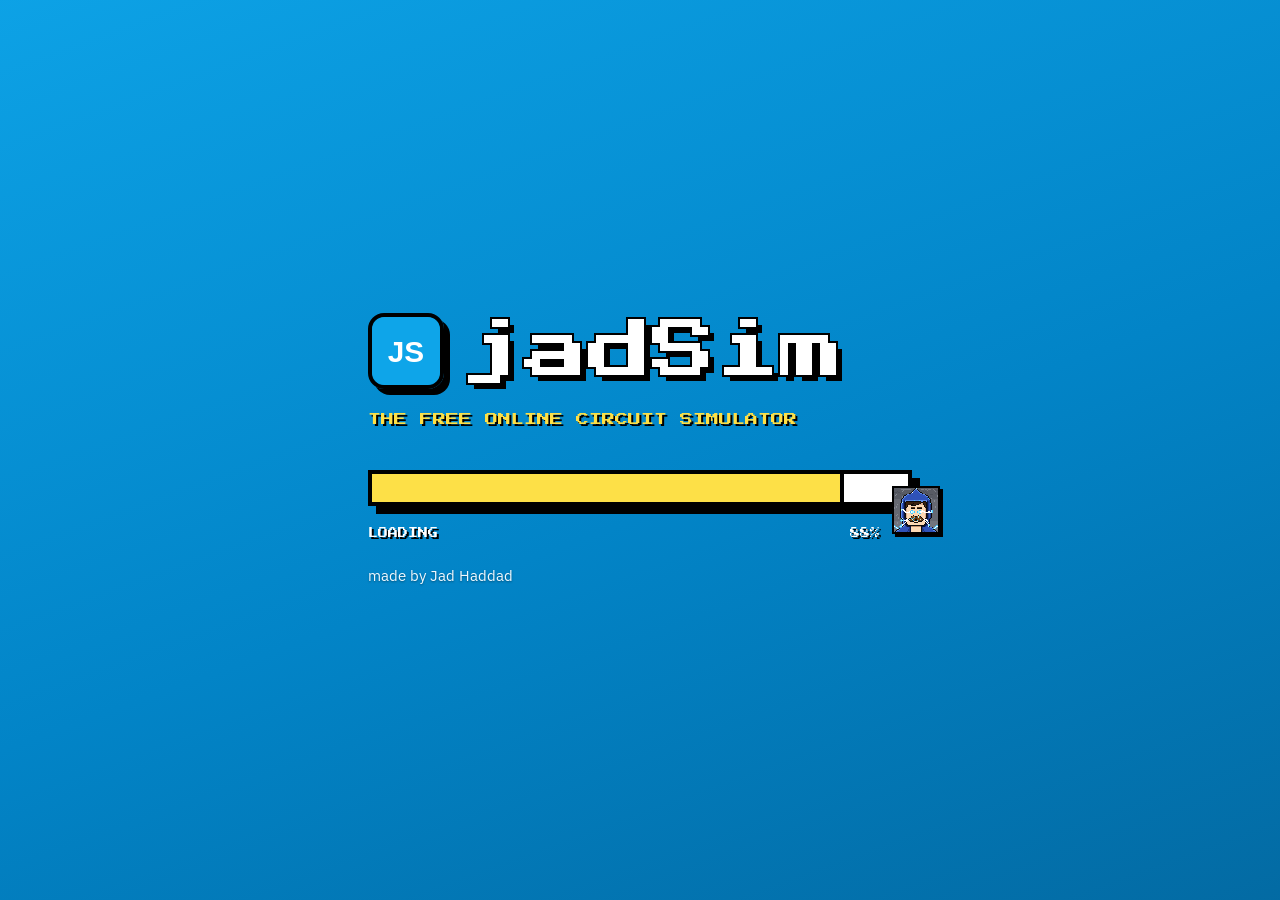
==== commit 37d3b456: "jadSim: side panels narrow on smaller screens; Properties folds into a tab below 1024px and opens on" ====
--- a/jadsim/index.html
+++ b/jadsim/index.html
@@ -29,8 +29,8 @@
         if (dark) document.documentElement.classList.add('dark');
       } catch (e) {}
     </script>
-    <script type="module" crossorigin src="./assets/index-mSFCwATm.js"></script>
-    <link rel="stylesheet" crossorigin href="./assets/index-DbU3Ufp-.css">
+    <script type="module" crossorigin src="./assets/index-BAy-s1iA.js"></script>
+    <link rel="stylesheet" crossorigin href="./assets/index-B0g39QPf.css">
     <link rel="preload" as="image" href="./assets/jad-thumbs-BeWxXW-W.png">
   </head>
   <body>
--- a/jadsim/assets/index-B0g39QPf.css
+++ b/jadsim/assets/index-B0g39QPf.css
@@ -0,0 +1 @@
+@font-face{font-family:IBM Plex Sans;font-style:normal;font-display:swap;font-weight:400;src:url(./ibm-plex-sans-cyrillic-ext-400-normal-g30qAdWV.woff2) format("woff2"),url(./ibm-plex-sans-cyrillic-ext-400-normal-Dsrv2Tcn.woff) format("woff");unicode-range:U+0460-052F,U+1C80-1C8A,U+20B4,U+2DE0-2DFF,U+A640-A69F,U+FE2E-FE2F}@font-face{font-family:IBM Plex Sans;font-style:normal;font-display:swap;font-weight:400;src:url(./ibm-plex-sans-cyrillic-400-normal-DZqxrq2p.woff2) format("woff2"),url(./ibm-plex-sans-cyrillic-400-normal-BTotfTJu.woff) format("woff");unicode-range:U+0301,U+0400-045F,U+0490-0491,U+04B0-04B1,U+2116}@font-face{font-family:IBM Plex Sans;font-style:normal;font-display:swap;font-weight:400;src:url(./ibm-plex-sans-greek-400-normal-_efipK4i.woff2) format("woff2"),url(./ibm-plex-sans-greek-400-normal-D9ESIMu3.woff) format("woff");unicode-range:U+0370-0377,U+037A-037F,U+0384-038A,U+038C,U+038E-03A1,U+03A3-03FF}@font-face{font-family:IBM Plex Sans;font-style:normal;font-display:swap;font-weight:400;src:url(./ibm-plex-sans-vietnamese-400-normal-DG4YqDda.woff2) format("woff2"),url(./ibm-plex-sans-vietnamese-400-normal-fK1oJ5dG.woff) format("woff");unicode-range:U+0102-0103,U+0110-0111,U+0128-0129,U+0168-0169,U+01A0-01A1,U+01AF-01B0,U+0300-0301,U+0303-0304,U+0308-0309,U+0323,U+0329,U+1EA0-1EF9,U+20AB}@font-face{font-family:IBM Plex Sans;font-style:normal;font-display:swap;font-weight:400;src:url(./ibm-plex-sans-latin-ext-400-normal-C5H60-Va.woff2) format("woff2"),url(./ibm-plex-sans-latin-ext-400-normal-RBey6euL.woff) format("woff");unicode-range:U+0100-02BA,U+02BD-02C5,U+02C7-02CC,U+02CE-02D7,U+02DD-02FF,U+0304,U+0308,U+0329,U+1D00-1DBF,U+1E00-1E9F,U+1EF2-1EFF,U+2020,U+20A0-20AB,U+20AD-20C0,U+2113,U+2C60-2C7F,U+A720-A7FF}@font-face{font-family:IBM Plex Sans;font-style:normal;font-display:swap;font-weight:400;src:url(./ibm-plex-sans-latin-400-normal-CDDApCn2.woff2) format("woff2"),url(./ibm-plex-sans-latin-400-normal-CYLoc0-x.woff) format("woff");unicode-range:U+0000-00FF,U+0131,U+0152-0153,U+02BB-02BC,U+02C6,U+02DA,U+02DC,U+0304,U+0308,U+0329,U+2000-206F,U+20AC,U+2122,U+2191,U+2193,U+2212,U+2215,U+FEFF,U+FFFD}@font-face{font-family:IBM Plex Sans;font-style:normal;font-display:swap;font-weight:500;src:url(./ibm-plex-sans-cyrillic-ext-500-normal-Cs5J6C77.woff2) format("woff2"),url(./ibm-plex-sans-cyrillic-ext-500-normal-DB5PtV2g.woff) format("woff");unicode-range:U+0460-052F,U+1C80-1C8A,U+20B4,U+2DE0-2DFF,U+A640-A69F,U+FE2E-FE2F}@font-face{font-family:IBM Plex Sans;font-style:normal;font-display:swap;font-weight:500;src:url(./ibm-plex-sans-cyrillic-500-normal-CocWQlwt.woff2) format("woff2"),url(./ibm-plex-sans-cyrillic-500-normal-ByOcLdNv.woff) format("woff");unicode-range:U+0301,U+0400-045F,U+0490-0491,U+04B0-04B1,U+2116}@font-face{font-family:IBM Plex Sans;font-style:normal;font-display:swap;font-weight:500;src:url(./ibm-plex-sans-greek-500-normal-JMMifIXV.woff2) format("woff2"),url(./ibm-plex-sans-greek-500-normal-CuWXN6rf.woff) format("woff");unicode-range:U+0370-0377,U+037A-037F,U+0384-038A,U+038C,U+038E-03A1,U+03A3-03FF}@font-face{font-family:IBM Plex Sans;font-style:normal;font-display:swap;font-weight:500;src:url(./ibm-plex-sans-vietnamese-500-normal-e4dixQRQ.woff2) format("woff2"),url(./ibm-plex-sans-vietnamese-500-normal-BEb3_waV.woff) format("woff");unicode-range:U+0102-0103,U+0110-0111,U+0128-0129,U+0168-0169,U+01A0-01A1,U+01AF-01B0,U+0300-0301,U+0303-0304,U+0308-0309,U+0323,U+0329,U+1EA0-1EF9,U+20AB}@font-face{font-family:IBM Plex Sans;font-style:normal;font-display:swap;font-weight:500;src:url(./ibm-plex-sans-latin-ext-500-normal-DakdToA3.woff2) format("woff2"),url(./ibm-plex-sans-latin-ext-500-normal-D0aIdm-b.woff) format("woff");unicode-range:U+0100-02BA,U+02BD-02C5,U+02C7-02CC,U+02CE-02D7,U+02DD-02FF,U+0304,U+0308,U+0329,U+1D00-1DBF,U+1E00-1E9F,U+1EF2-1EFF,U+2020,U+20A0-20AB,U+20AD-20C0,U+2113,U+2C60-2C7F,U+A720-A7FF}@font-face{font-family:IBM Plex Sans;font-style:normal;font-display:swap;font-weight:500;src:url(./ibm-plex-sans-latin-500-normal-6ng42L7E.woff2) format("woff2"),url(./ibm-plex-sans-latin-500-normal-BgVn5rGT.woff) format("woff");unicode-range:U+0000-00FF,U+0131,U+0152-0153,U+02BB-02BC,U+02C6,U+02DA,U+02DC,U+0304,U+0308,U+0329,U+2000-206F,U+20AC,U+2122,U+2191,U+2193,U+2212,U+2215,U+FEFF,U+FFFD}@font-face{font-family:IBM Plex Sans;font-style:normal;font-display:swap;font-weight:600;src:url(./ibm-plex-sans-cyrillic-ext-600-normal-DUMzJB7m.woff2) format("woff2"),url(./ibm-plex-sans-cyrillic-ext-600-normal-Bz0x94Yp.woff) format("woff");unicode-range:U+0460-052F,U+1C80-1C8A,U+20B4,U+2DE0-2DFF,U+A640-A69F,U+FE2E-FE2F}@font-face{font-family:IBM Plex Sans;font-style:normal;font-display:swap;font-weight:600;src:url(./ibm-plex-sans-cyrillic-600-normal-71GNu3SW.woff2) format("woff2"),url(./ibm-plex-sans-cyrillic-600-normal-BGq0mW3O.woff) format("woff");unicode-range:U+0301,U+0400-045F,U+0490-0491,U+04B0-04B1,U+2116}@font-face{font-family:IBM Plex Sans;font-style:normal;font-display:swap;font-weight:600;src:url(./ibm-plex-sans-greek-600-normal-DzTrcv_p.woff2) format("woff2"),url(./ibm-plex-sans-greek-600-normal-D-CqTdkO.woff) format("woff");unicode-range:U+0370-0377,U+037A-037F,U+0384-038A,U+038C,U+038E-03A1,U+03A3-03FF}@font-face{font-family:IBM Plex Sans;font-style:normal;font-display:swap;font-weight:600;src:url(./ibm-plex-sans-vietnamese-600-normal-DpPYBSTl.woff2) format("woff2"),url(./ibm-plex-sans-vietnamese-600-normal-DgdngZtN.woff) format("woff");unicode-range:U+0102-0103,U+0110-0111,U+0128-0129,U+0168-0169,U+01A0-01A1,U+01AF-01B0,U+0300-0301,U+0303-0304,U+0308-0309,U+0323,U+0329,U+1EA0-1EF9,U+20AB}@font-face{font-family:IBM Plex Sans;font-style:normal;font-display:swap;font-weight:600;src:url(./ibm-plex-sans-latin-ext-600-normal-DOrvGEcy.woff2) format("woff2"),url(./ibm-plex-sans-latin-ext-600-normal-DIrixKbi.woff) format("woff");unicode-range:U+0100-02BA,U+02BD-02C5,U+02C7-02CC,U+02CE-02D7,U+02DD-02FF,U+0304,U+0308,U+0329,U+1D00-1DBF,U+1E00-1E9F,U+1EF2-1EFF,U+2020,U+20A0-20AB,U+20AD-20C0,U+2113,U+2C60-2C7F,U+A720-A7FF}@font-face{font-family:IBM Plex Sans;font-style:normal;font-display:swap;font-weight:600;src:url(./ibm-plex-sans-latin-600-normal-CuJfVYMP.woff2) format("woff2"),url(./ibm-plex-sans-latin-600-normal-Cu4Hd6ag.woff) format("woff");unicode-range:U+0000-00FF,U+0131,U+0152-0153,U+02BB-02BC,U+02C6,U+02DA,U+02DC,U+0304,U+0308,U+0329,U+2000-206F,U+20AC,U+2122,U+2191,U+2193,U+2212,U+2215,U+FEFF,U+FFFD}@font-face{font-family:Share Tech Mono;font-style:normal;font-display:swap;font-weight:400;src:url(./share-tech-mono-latin-400-normal-CCqdbj5z.woff2) format("woff2"),url(./share-tech-mono-latin-400-normal-15MgdvEM.woff) format("woff");unicode-range:U+0000-00FF,U+0131,U+0152-0153,U+02BB-02BC,U+02C6,U+02DA,U+02DC,U+0304,U+0308,U+0329,U+2000-206F,U+20AC,U+2122,U+2191,U+2193,U+2212,U+2215,U+FEFF,U+FFFD}@font-face{font-family:VT323;font-style:normal;font-display:swap;font-weight:400;src:url(./vt323-vietnamese-400-normal-D0VnvwZ9.woff2) format("woff2"),url(./vt323-vietnamese-400-normal-D_5Q7Vcv.woff) format("woff");unicode-range:U+0102-0103,U+0110-0111,U+0128-0129,U+0168-0169,U+01A0-01A1,U+01AF-01B0,U+0300-0301,U+0303-0304,U+0308-0309,U+0323,U+0329,U+1EA0-1EF9,U+20AB}@font-face{font-family:VT323;font-style:normal;font-display:swap;font-weight:400;src:url(./vt323-latin-ext-400-normal-iUdYUaX4.woff2) format("woff2"),url(./vt323-latin-ext-400-normal-DqOq58ri.woff) format("woff");unicode-range:U+0100-02BA,U+02BD-02C5,U+02C7-02CC,U+02CE-02D7,U+02DD-02FF,U+0304,U+0308,U+0329,U+1D00-1DBF,U+1E00-1E9F,U+1EF2-1EFF,U+2020,U+20A0-20AB,U+20AD-20C0,U+2113,U+2C60-2C7F,U+A720-A7FF}@font-face{font-family:VT323;font-style:normal;font-display:swap;font-weight:400;src:url(./vt323-latin-400-normal-wDgJuOC9.woff2) format("woff2"),url(./vt323-latin-400-normal-Dqn9ZSPj.woff) format("woff");unicode-range:U+0000-00FF,U+0131,U+0152-0153,U+02BB-02BC,U+02C6,U+02DA,U+02DC,U+0304,U+0308,U+0329,U+2000-206F,U+20AC,U+2122,U+2191,U+2193,U+2212,U+2215,U+FEFF,U+FFFD}@font-face{font-family:"Press Start 2P";font-style:normal;font-display:swap;font-weight:400;src:url(./press-start-2p-latin-400-normal-_wFEWmAB.woff2) format("woff2"),url(./press-start-2p-latin-400-normal-KLytu4cr.woff) format("woff")}*,:before,:after{--tw-border-spacing-x: 0;--tw-border-spacing-y: 0;--tw-translate-x: 0;--tw-translate-y: 0;--tw-rotate: 0;--tw-skew-x: 0;--tw-skew-y: 0;--tw-scale-x: 1;--tw-scale-y: 1;--tw-pan-x: ;--tw-pan-y: ;--tw-pinch-zoom: ;--tw-scroll-snap-strictness: proximity;--tw-gradient-from-position: ;--tw-gradient-via-position: ;--tw-gradient-to-position: ;--tw-ordinal: ;--tw-slashed-zero: ;--tw-numeric-figure: ;--tw-numeric-spacing: ;--tw-numeric-fraction: ;--tw-ring-inset: ;--tw-ring-offset-width: 0px;--tw-ring-offset-color: #fff;--tw-ring-color: rgb(59 130 246 / .5);--tw-ring-offset-shadow: 0 0 #0000;--tw-ring-shadow: 0 0 #0000;--tw-shadow: 0 0 #0000;--tw-shadow-colored: 0 0 #0000;--tw-blur: ;--tw-brightness: ;--tw-contrast: ;--tw-grayscale: ;--tw-hue-rotate: ;--tw-invert: ;--tw-saturate: ;--tw-sepia: ;--tw-drop-shadow: ;--tw-backdrop-blur: ;--tw-backdrop-brightness: ;--tw-backdrop-contrast: ;--tw-backdrop-grayscale: ;--tw-backdrop-hue-rotate: ;--tw-backdrop-invert: ;--tw-backdrop-opacity: ;--tw-backdrop-saturate: ;--tw-backdrop-sepia: ;--tw-contain-size: ;--tw-contain-layout: ;--tw-contain-paint: ;--tw-contain-style: }::backdrop{--tw-border-spacing-x: 0;--tw-border-spacing-y: 0;--tw-translate-x: 0;--tw-translate-y: 0;--tw-rotate: 0;--tw-skew-x: 0;--tw-skew-y: 0;--tw-scale-x: 1;--tw-scale-y: 1;--tw-pan-x: ;--tw-pan-y: ;--tw-pinch-zoom: ;--tw-scroll-snap-strictness: proximity;--tw-gradient-from-position: ;--tw-gradient-via-position: ;--tw-gradient-to-position: ;--tw-ordinal: ;--tw-slashed-zero: ;--tw-numeric-figure: ;--tw-numeric-spacing: ;--tw-numeric-fraction: ;--tw-ring-inset: ;--tw-ring-offset-width: 0px;--tw-ring-offset-color: #fff;--tw-ring-color: rgb(59 130 246 / .5);--tw-ring-offset-shadow: 0 0 #0000;--tw-ring-shadow: 0 0 #0000;--tw-shadow: 0 0 #0000;--tw-shadow-colored: 0 0 #0000;--tw-blur: ;--tw-brightness: ;--tw-contrast: ;--tw-grayscale: ;--tw-hue-rotate: ;--tw-invert: ;--tw-saturate: ;--tw-sepia: ;--tw-drop-shadow: ;--tw-backdrop-blur: ;--tw-backdrop-brightness: ;--tw-backdrop-contrast: ;--tw-backdrop-grayscale: ;--tw-backdrop-hue-rotate: ;--tw-backdrop-invert: ;--tw-backdrop-opacity: ;--tw-backdrop-saturate: ;--tw-backdrop-sepia: ;--tw-contain-size: ;--tw-contain-layout: ;--tw-contain-paint: ;--tw-contain-style: }*,:before,:after{box-sizing:border-box;border-width:0;border-style:solid;border-color:#e5e7eb}:before,:after{--tw-content: ""}html,:host{line-height:1.5;-webkit-text-size-adjust:100%;-moz-tab-size:4;-o-tab-size:4;tab-size:4;font-family:IBM Plex Sans,ui-sans-serif,system-ui,sans-serif;font-feature-settings:normal;font-variation-settings:normal;-webkit-tap-highlight-color:transparent}body{margin:0;line-height:inherit}hr{height:0;color:inherit;border-top-width:1px}abbr:where([title]){-webkit-text-decoration:underline dotted;text-decoration:underline dotted}h1,h2,h3,h4,h5,h6{font-size:inherit;font-weight:inherit}a{color:inherit;text-decoration:inherit}b,strong{font-weight:bolder}code,kbd,samp,pre{font-family:Share Tech Mono,ui-monospace,SFMono-Regular,Menlo,monospace;font-feature-settings:normal;font-variation-settings:normal;font-size:1em}small{font-size:80%}sub,sup{font-size:75%;line-height:0;position:relative;vertical-align:baseline}sub{bottom:-.25em}sup{top:-.5em}table{text-indent:0;border-color:inherit;border-collapse:collapse}button,input,optgroup,select,textarea{font-family:inherit;font-feature-settings:inherit;font-variation-settings:inherit;font-size:100%;font-weight:inherit;line-height:inherit;letter-spacing:inherit;color:inherit;margin:0;padding:0}button,select{text-transform:none}button,input:where([type=button]),input:where([type=reset]),input:where([type=submit]){-webkit-appearance:button;background-color:transparent;background-image:none}:-moz-focusring{outline:auto}:-moz-ui-invalid{box-shadow:none}progress{vertical-align:baseline}::-webkit-inner-spin-button,::-webkit-outer-spin-button{height:auto}[type=search]{-webkit-appearance:textfield;outline-offset:-2px}::-webkit-search-decoration{-webkit-appearance:none}::-webkit-file-upload-button{-webkit-appearance:button;font:inherit}summary{display:list-item}blockquote,dl,dd,h1,h2,h3,h4,h5,h6,hr,figure,p,pre{margin:0}fieldset{margin:0;padding:0}legend{padding:0}ol,ul,menu{list-style:none;margin:0;padding:0}dialog{padding:0}textarea{resize:vertical}input::-moz-placeholder,textarea::-moz-placeholder{opacity:1;color:#9ca3af}input::placeholder,textarea::placeholder{opacity:1;color:#9ca3af}button,[role=button]{cursor:pointer}:disabled{cursor:default}img,svg,video,canvas,audio,iframe,embed,object{display:block;vertical-align:middle}img,video{max-width:100%;height:auto}[hidden]:where(:not([hidden=until-found])){display:none}.pointer-events-none{pointer-events:none}.pointer-events-auto{pointer-events:auto}.visible{visibility:visible}.fixed{position:fixed}.absolute{position:absolute}.relative{position:relative}.inset-0{top:0;right:0;bottom:0;left:0}.inset-\[-4\%\]{top:-4%;right:-4%;bottom:-4%;left:-4%}.-bottom-6{bottom:-1.5rem}.-left-\[9px\]{left:-9px}.-right-6{right:-1.5rem}.-top-\[9px\]{top:-9px}.bottom-0{bottom:0}.bottom-3{bottom:.75rem}.bottom-4{bottom:1rem}.left-1\/2{left:50%}.left-3{left:.75rem}.right-0{right:0}.right-1\.5{right:.375rem}.right-2{right:.5rem}.top-0{top:0}.top-2{top:.5rem}.top-3{top:.75rem}.top-\[calc\(100\%\+4px\)\]{top:calc(100% + 4px)}.z-10{z-index:10}.z-20{z-index:20}.z-30{z-index:30}.z-40{z-index:40}.z-50{z-index:50}.z-\[60\]{z-index:60}.-mx-6{margin-left:-1.5rem;margin-right:-1.5rem}.mx-0\.5{margin-left:.125rem;margin-right:.125rem}.mx-auto{margin-left:auto;margin-right:auto}.mx-px{margin-left:1px;margin-right:1px}.my-1{margin-top:.25rem;margin-bottom:.25rem}.-ml-\[7px\]{margin-left:-7px}.mb-1{margin-bottom:.25rem}.mb-2{margin-bottom:.5rem}.mb-3{margin-bottom:.75rem}.mb-4{margin-bottom:1rem}.ml-0\.5{margin-left:.125rem}.ml-auto{margin-left:auto}.mr-1{margin-right:.25rem}.mr-1\.5{margin-right:.375rem}.mr-6{margin-right:1.5rem}.mt-1{margin-top:.25rem}.mt-1\.5{margin-top:.375rem}.mt-10{margin-top:2.5rem}.mt-2{margin-top:.5rem}.mt-3{margin-top:.75rem}.mt-4{margin-top:1rem}.mt-5{margin-top:1.25rem}.mt-6{margin-top:1.5rem}.mt-8{margin-top:2rem}.block{display:block}.inline-block{display:inline-block}.flex{display:flex}.\!table{display:table!important}.table{display:table}.grid{display:grid}.\!contents{display:contents!important}.contents{display:contents}.hidden{display:none}.h-1{height:.25rem}.h-10{height:2.5rem}.h-12{height:3rem}.h-2{height:.5rem}.h-2\.5{height:.625rem}.h-24{height:6rem}.h-28{height:7rem}.h-3{height:.75rem}.h-3\.5{height:.875rem}.h-4{height:1rem}.h-40{height:10rem}.h-48{height:12rem}.h-5{height:1.25rem}.h-6{height:1.5rem}.h-7{height:1.75rem}.h-8{height:2rem}.h-\[108\%\]{height:108%}.h-\[150px\]{height:150px}.h-\[68px\]{height:68px}.h-\[clamp\(3rem\,15vw\,76px\)\]{height:clamp(3rem,15vw,76px)}.h-full{height:100%}.h-screen{height:100vh}.max-h-\[calc\(100vh-64px\)\]{max-height:calc(100vh - 64px)}.max-h-full{max-height:100%}.min-h-0{min-height:0px}.w-10{width:2.5rem}.w-14{width:3.5rem}.w-16{width:4rem}.w-2{width:.5rem}.w-2\.5{width:.625rem}.w-20{width:5rem}.w-24{width:6rem}.w-28{width:7rem}.w-3{width:.75rem}.w-3\.5{width:.875rem}.w-36{width:9rem}.w-4{width:1rem}.w-40{width:10rem}.w-48{width:12rem}.w-5{width:1.25rem}.w-56{width:14rem}.w-64{width:16rem}.w-7{width:1.75rem}.w-72{width:18rem}.w-8{width:2rem}.w-9{width:2.25rem}.w-\[108\%\]{width:108%}.w-\[21rem\]{width:21rem}.w-\[228px\]{width:228px}.w-\[240px\]{width:240px}.w-\[92px\]{width:92px}.w-\[clamp\(3rem\,15vw\,76px\)\]{width:clamp(3rem,15vw,76px)}.w-auto{width:auto}.w-full{width:100%}.w-px{width:1px}.min-w-0{min-width:0px}.min-w-\[184px\]{min-width:184px}.max-w-2xl{max-width:42rem}.max-w-\[34rem\]{max-width:34rem}.max-w-\[calc\(100\%-3rem\)\]{max-width:calc(100% - 3rem)}.max-w-lg{max-width:32rem}.max-w-xs{max-width:20rem}.flex-1{flex:1 1 0%}.shrink-0{flex-shrink:0}.-translate-x-1\/2{--tw-translate-x: -50%;transform:translate(var(--tw-translate-x),var(--tw-translate-y)) rotate(var(--tw-rotate)) skew(var(--tw-skew-x)) skewY(var(--tw-skew-y)) scaleX(var(--tw-scale-x)) scaleY(var(--tw-scale-y))}.rotate-45{--tw-rotate: 45deg;transform:translate(var(--tw-translate-x),var(--tw-translate-y)) rotate(var(--tw-rotate)) skew(var(--tw-skew-x)) skewY(var(--tw-skew-y)) scaleX(var(--tw-scale-x)) scaleY(var(--tw-scale-y))}.transform{transform:translate(var(--tw-translate-x),var(--tw-translate-y)) rotate(var(--tw-rotate)) skew(var(--tw-skew-x)) skewY(var(--tw-skew-y)) scaleX(var(--tw-scale-x)) scaleY(var(--tw-scale-y))}.cursor-copy{cursor:copy}.cursor-crosshair{cursor:crosshair}.cursor-default{cursor:default}.cursor-grab{cursor:grab}.cursor-grabbing{cursor:grabbing}.cursor-move{cursor:move}.cursor-pointer{cursor:pointer}.touch-none{touch-action:none}.select-none{-webkit-user-select:none;-moz-user-select:none;user-select:none}.resize{resize:both}.grid-cols-2{grid-template-columns:repeat(2,minmax(0,1fr))}.flex-col{flex-direction:column}.flex-wrap{flex-wrap:wrap}.items-start{align-items:flex-start}.items-end{align-items:flex-end}.items-center{align-items:center}.items-baseline{align-items:baseline}.items-stretch{align-items:stretch}.justify-end{justify-content:flex-end}.justify-center{justify-content:center}.justify-between{justify-content:space-between}.gap-1{gap:.25rem}.gap-1\.5{gap:.375rem}.gap-2{gap:.5rem}.gap-3{gap:.75rem}.gap-5{gap:1.25rem}.gap-6{gap:1.5rem}.gap-x-2{-moz-column-gap:.5rem;column-gap:.5rem}.gap-x-3{-moz-column-gap:.75rem;column-gap:.75rem}.gap-x-4{-moz-column-gap:1rem;column-gap:1rem}.gap-x-6{-moz-column-gap:1.5rem;column-gap:1.5rem}.gap-y-1{row-gap:.25rem}.gap-y-2{row-gap:.5rem}.gap-y-4{row-gap:1rem}.space-y-0\.5>:not([hidden])~:not([hidden]){--tw-space-y-reverse: 0;margin-top:calc(.125rem * calc(1 - var(--tw-space-y-reverse)));margin-bottom:calc(.125rem * var(--tw-space-y-reverse))}.space-y-1>:not([hidden])~:not([hidden]){--tw-space-y-reverse: 0;margin-top:calc(.25rem * calc(1 - var(--tw-space-y-reverse)));margin-bottom:calc(.25rem * var(--tw-space-y-reverse))}.space-y-1\.5>:not([hidden])~:not([hidden]){--tw-space-y-reverse: 0;margin-top:calc(.375rem * calc(1 - var(--tw-space-y-reverse)));margin-bottom:calc(.375rem * var(--tw-space-y-reverse))}.space-y-3>:not([hidden])~:not([hidden]){--tw-space-y-reverse: 0;margin-top:calc(.75rem * calc(1 - var(--tw-space-y-reverse)));margin-bottom:calc(.75rem * var(--tw-space-y-reverse))}.overflow-auto{overflow:auto}.overflow-hidden{overflow:hidden}.overflow-visible{overflow:visible}.overflow-y-auto{overflow-y:auto}.overflow-x-clip{overflow-x:clip}.truncate{overflow:hidden;text-overflow:ellipsis;white-space:nowrap}.whitespace-nowrap{white-space:nowrap}.rounded{border-radius:.25rem}.rounded-2xl{border-radius:1rem}.rounded-full{border-radius:9999px}.rounded-lg{border-radius:.5rem}.rounded-sm{border-radius:.125rem}.rounded-t-lg{border-top-left-radius:.5rem;border-top-right-radius:.5rem}.border{border-width:1px}.border-2{border-width:2px}.border-4{border-width:4px}.border-x{border-left-width:1px;border-right-width:1px}.border-b{border-bottom-width:1px}.border-b-2,.border-b-\[2px\]{border-bottom-width:2px}.border-l{border-left-width:1px}.border-l-2{border-left-width:2px}.border-r{border-right-width:1px}.border-r-4{border-right-width:4px}.border-t{border-top-width:1px}.border-t-2{border-top-width:2px}.\!border-hood{--tw-border-opacity: 1 !important;border-color:rgb(47 82 184 / var(--tw-border-opacity, 1))!important}.border-\[\#0b1022\]{--tw-border-opacity: 1;border-color:rgb(11 16 34 / var(--tw-border-opacity, 1))}.border-black{--tw-border-opacity: 1;border-color:rgb(0 0 0 / var(--tw-border-opacity, 1))}.border-cyan-500\/60{border-color:#06b6d499}.border-emerald-500{--tw-border-opacity: 1;border-color:rgb(16 185 129 / var(--tw-border-opacity, 1))}.border-hood{--tw-border-opacity: 1;border-color:rgb(47 82 184 / var(--tw-border-opacity, 1))}.border-red-200{--tw-border-opacity: 1;border-color:rgb(254 202 202 / var(--tw-border-opacity, 1))}.border-red-300{--tw-border-opacity: 1;border-color:rgb(252 165 165 / var(--tw-border-opacity, 1))}.border-red-400{--tw-border-opacity: 1;border-color:rgb(248 113 113 / var(--tw-border-opacity, 1))}.border-sky-900{--tw-border-opacity: 1;border-color:rgb(12 74 110 / var(--tw-border-opacity, 1))}.border-stone-200{--tw-border-opacity: 1;border-color:rgb(231 229 228 / var(--tw-border-opacity, 1))}.border-stone-300{--tw-border-opacity: 1;border-color:rgb(214 211 209 / var(--tw-border-opacity, 1))}.border-stone-600{--tw-border-opacity: 1;border-color:rgb(87 83 78 / var(--tw-border-opacity, 1))}.border-stone-700{--tw-border-opacity: 1;border-color:rgb(68 64 60 / var(--tw-border-opacity, 1))}.border-stone-900{--tw-border-opacity: 1;border-color:rgb(28 25 23 / var(--tw-border-opacity, 1))}.border-transparent{border-color:transparent}.border-yellow-300{--tw-border-opacity: 1;border-color:rgb(253 224 71 / var(--tw-border-opacity, 1))}.border-b-red-400{--tw-border-opacity: 1;border-bottom-color:rgb(248 113 113 / var(--tw-border-opacity, 1))}.border-b-stone-400{--tw-border-opacity: 1;border-bottom-color:rgb(168 162 158 / var(--tw-border-opacity, 1))}.\!bg-hood{--tw-bg-opacity: 1 !important;background-color:rgb(47 82 184 / var(--tw-bg-opacity, 1))!important}.bg-\[\#060914\]{--tw-bg-opacity: 1;background-color:rgb(6 9 20 / var(--tw-bg-opacity, 1))}.bg-\[\#0b1022\]{--tw-bg-opacity: 1;background-color:rgb(11 16 34 / var(--tw-bg-opacity, 1))}.bg-\[\#0b1510\]{--tw-bg-opacity: 1;background-color:rgb(11 21 16 / var(--tw-bg-opacity, 1))}.bg-\[\#0d1a10\]{--tw-bg-opacity: 1;background-color:rgb(13 26 16 / var(--tw-bg-opacity, 1))}.bg-\[\#c9d6b4\]{--tw-bg-opacity: 1;background-color:rgb(201 214 180 / var(--tw-bg-opacity, 1))}.bg-\[\#fdfbf6\]{--tw-bg-opacity: 1;background-color:rgb(253 251 246 / var(--tw-bg-opacity, 1))}.bg-amber-500{--tw-bg-opacity: 1;background-color:rgb(245 158 11 / var(--tw-bg-opacity, 1))}.bg-black\/30{background-color:#0000004d}.bg-cyan-300{--tw-bg-opacity: 1;background-color:rgb(103 232 249 / var(--tw-bg-opacity, 1))}.bg-cyan-50{--tw-bg-opacity: 1;background-color:rgb(236 254 255 / var(--tw-bg-opacity, 1))}.bg-emerald-600\/20{background-color:#05966933}.bg-green-600{--tw-bg-opacity: 1;background-color:rgb(22 163 74 / var(--tw-bg-opacity, 1))}.bg-hood-light{--tw-bg-opacity: 1;background-color:rgb(238 242 252 / var(--tw-bg-opacity, 1))}.bg-red-50{--tw-bg-opacity: 1;background-color:rgb(254 242 242 / var(--tw-bg-opacity, 1))}.bg-red-500{--tw-bg-opacity: 1;background-color:rgb(239 68 68 / var(--tw-bg-opacity, 1))}.bg-red-500\/20{background-color:#ef444433}.bg-sky-400{--tw-bg-opacity: 1;background-color:rgb(56 189 248 / var(--tw-bg-opacity, 1))}.bg-sky-600{--tw-bg-opacity: 1;background-color:rgb(2 132 199 / var(--tw-bg-opacity, 1))}.bg-stone-100{--tw-bg-opacity: 1;background-color:rgb(245 245 244 / var(--tw-bg-opacity, 1))}.bg-stone-200{--tw-bg-opacity: 1;background-color:rgb(231 229 228 / var(--tw-bg-opacity, 1))}.bg-stone-300{--tw-bg-opacity: 1;background-color:rgb(214 211 209 / var(--tw-bg-opacity, 1))}.bg-stone-50{--tw-bg-opacity: 1;background-color:rgb(250 250 249 / var(--tw-bg-opacity, 1))}.bg-stone-600{--tw-bg-opacity: 1;background-color:rgb(87 83 78 / var(--tw-bg-opacity, 1))}.bg-stone-700{--tw-bg-opacity: 1;background-color:rgb(68 64 60 / var(--tw-bg-opacity, 1))}.bg-stone-800{--tw-bg-opacity: 1;background-color:rgb(41 37 36 / var(--tw-bg-opacity, 1))}.bg-stone-800\/95{background-color:#292524f2}.bg-stone-900{--tw-bg-opacity: 1;background-color:rgb(28 25 23 / var(--tw-bg-opacity, 1))}.bg-stone-950\/60{background-color:#0c0a0999}.bg-white{--tw-bg-opacity: 1;background-color:rgb(255 255 255 / var(--tw-bg-opacity, 1))}.bg-white\/90{background-color:#ffffffe6}.bg-yellow-300{--tw-bg-opacity: 1;background-color:rgb(253 224 71 / var(--tw-bg-opacity, 1))}.bg-gradient-to-r{background-image:linear-gradient(to right,var(--tw-gradient-stops))}.from-hood{--tw-gradient-from: #2f52b8 var(--tw-gradient-from-position);--tw-gradient-to: rgb(47 82 184 / 0) var(--tw-gradient-to-position);--tw-gradient-stops: var(--tw-gradient-from), var(--tw-gradient-to)}.via-sky-400{--tw-gradient-to: rgb(56 189 248 / 0) var(--tw-gradient-to-position);--tw-gradient-stops: var(--tw-gradient-from), #38bdf8 var(--tw-gradient-via-position), var(--tw-gradient-to)}.to-cyan-200{--tw-gradient-to: #a5f3fc var(--tw-gradient-to-position)}.object-cover{-o-object-fit:cover;object-fit:cover}.p-1{padding:.25rem}.p-2{padding:.5rem}.p-3{padding:.75rem}.p-4{padding:1rem}.p-5{padding:1.25rem}.px-0{padding-left:0;padding-right:0}.px-1{padding-left:.25rem;padding-right:.25rem}.px-1\.5{padding-left:.375rem;padding-right:.375rem}.px-2{padding-left:.5rem;padding-right:.5rem}.px-2\.5{padding-left:.625rem;padding-right:.625rem}.px-3{padding-left:.75rem;padding-right:.75rem}.px-4{padding-left:1rem;padding-right:1rem}.px-6{padding-left:1.5rem;padding-right:1.5rem}.px-8{padding-left:2rem;padding-right:2rem}.py-0\.5{padding-top:.125rem;padding-bottom:.125rem}.py-1{padding-top:.25rem;padding-bottom:.25rem}.py-1\.5{padding-top:.375rem;padding-bottom:.375rem}.py-2{padding-top:.5rem;padding-bottom:.5rem}.py-3{padding-top:.75rem;padding-bottom:.75rem}.pb-1{padding-bottom:.25rem}.pb-2{padding-bottom:.5rem}.pb-3{padding-bottom:.75rem}.pb-4{padding-bottom:1rem}.pl-4{padding-left:1rem}.pr-12{padding-right:3rem}.pt-1{padding-top:.25rem}.pt-3{padding-top:.75rem}.text-left{text-align:left}.text-center{text-align:center}.text-right{text-align:right}.font-lcd{font-family:VT323,ui-monospace,monospace}.font-mono{font-family:Share Tech Mono,ui-monospace,SFMono-Regular,Menlo,monospace}.font-pixel{font-family:"Press Start 2P",VT323,monospace}.font-sans{font-family:IBM Plex Sans,ui-sans-serif,system-ui,sans-serif}.text-3xl{font-size:1.875rem;line-height:2.25rem}.text-4xl{font-size:2.25rem;line-height:2.5rem}.text-5xl{font-size:3rem;line-height:1}.text-7xl{font-size:4.5rem;line-height:1}.text-\[10px\]{font-size:10px}.text-\[11px\]{font-size:11px}.text-\[12px\]{font-size:12px}.text-\[13\.5px\]{font-size:13.5px}.text-\[13px\]{font-size:13px}.text-\[15px\]{font-size:15px}.text-\[17px\]{font-size:17px}.text-\[26px\]{font-size:26px}.text-\[clamp\(1\.6rem\,9vw\,4rem\)\]{font-size:clamp(1.6rem,9vw,4rem)}.text-\[clamp\(8px\,2\.4vw\,13px\)\]{font-size:clamp(8px,2.4vw,13px)}.text-base{font-size:1rem;line-height:1.5rem}.text-lg{font-size:1.125rem;line-height:1.75rem}.text-sm{font-size:.875rem;line-height:1.25rem}.text-xl{font-size:1.25rem;line-height:1.75rem}.text-xs{font-size:.75rem;line-height:1rem}.font-medium{font-weight:500}.font-normal{font-weight:400}.font-semibold{font-weight:600}.uppercase{text-transform:uppercase}.italic{font-style:italic}.tabular-nums{--tw-numeric-spacing: tabular-nums;font-variant-numeric:var(--tw-ordinal) var(--tw-slashed-zero) var(--tw-numeric-figure) var(--tw-numeric-spacing) var(--tw-numeric-fraction)}.leading-4{line-height:1rem}.leading-5{line-height:1.25rem}.leading-\[1\.05\]{line-height:1.05}.leading-none{line-height:1}.leading-relaxed{line-height:1.625}.leading-snug{line-height:1.375}.leading-tight{line-height:1.25}.tracking-wide{letter-spacing:.025em}.\!text-white{--tw-text-opacity: 1 !important;color:rgb(255 255 255 / var(--tw-text-opacity, 1))!important}.text-\[\#86efac\]{--tw-text-opacity: 1;color:rgb(134 239 172 / var(--tw-text-opacity, 1))}.text-amber-300{--tw-text-opacity: 1;color:rgb(252 211 77 / var(--tw-text-opacity, 1))}.text-amber-600{--tw-text-opacity: 1;color:rgb(217 119 6 / var(--tw-text-opacity, 1))}.text-cyan-700{--tw-text-opacity: 1;color:rgb(14 116 144 / var(--tw-text-opacity, 1))}.text-emerald-200{--tw-text-opacity: 1;color:rgb(167 243 208 / var(--tw-text-opacity, 1))}.text-hood{--tw-text-opacity: 1;color:rgb(47 82 184 / var(--tw-text-opacity, 1))}.text-red-200{--tw-text-opacity: 1;color:rgb(254 202 202 / var(--tw-text-opacity, 1))}.text-red-300{--tw-text-opacity: 1;color:rgb(252 165 165 / var(--tw-text-opacity, 1))}.text-red-600{--tw-text-opacity: 1;color:rgb(220 38 38 / var(--tw-text-opacity, 1))}.text-red-700{--tw-text-opacity: 1;color:rgb(185 28 28 / var(--tw-text-opacity, 1))}.text-sky-100\/60{color:#e0f2fe99}.text-sky-200{--tw-text-opacity: 1;color:rgb(186 230 253 / var(--tw-text-opacity, 1))}.text-sky-50{--tw-text-opacity: 1;color:rgb(240 249 255 / var(--tw-text-opacity, 1))}.text-stone-100{--tw-text-opacity: 1;color:rgb(245 245 244 / var(--tw-text-opacity, 1))}.text-stone-200{--tw-text-opacity: 1;color:rgb(231 229 228 / var(--tw-text-opacity, 1))}.text-stone-300{--tw-text-opacity: 1;color:rgb(214 211 209 / var(--tw-text-opacity, 1))}.text-stone-400{--tw-text-opacity: 1;color:rgb(168 162 158 / var(--tw-text-opacity, 1))}.text-stone-500{--tw-text-opacity: 1;color:rgb(120 113 108 / var(--tw-text-opacity, 1))}.text-stone-600{--tw-text-opacity: 1;color:rgb(87 83 78 / var(--tw-text-opacity, 1))}.text-stone-700{--tw-text-opacity: 1;color:rgb(68 64 60 / var(--tw-text-opacity, 1))}.text-stone-800{--tw-text-opacity: 1;color:rgb(41 37 36 / var(--tw-text-opacity, 1))}.text-stone-900{--tw-text-opacity: 1;color:rgb(28 25 23 / var(--tw-text-opacity, 1))}.text-stone-950{--tw-text-opacity: 1;color:rgb(12 10 9 / var(--tw-text-opacity, 1))}.text-white{--tw-text-opacity: 1;color:rgb(255 255 255 / var(--tw-text-opacity, 1))}.text-yellow-300{--tw-text-opacity: 1;color:rgb(253 224 71 / var(--tw-text-opacity, 1))}.underline{text-decoration-line:underline}.underline-offset-2{text-underline-offset:2px}.opacity-0{opacity:0}.opacity-100{opacity:1}.opacity-60{opacity:.6}.shadow{--tw-shadow: 0 1px 3px 0 rgb(0 0 0 / .1), 0 1px 2px -1px rgb(0 0 0 / .1);--tw-shadow-colored: 0 1px 3px 0 var(--tw-shadow-color), 0 1px 2px -1px var(--tw-shadow-color);box-shadow:var(--tw-ring-offset-shadow, 0 0 #0000),var(--tw-ring-shadow, 0 0 #0000),var(--tw-shadow)}.shadow-2xl{--tw-shadow: 0 25px 50px -12px rgb(0 0 0 / .25);--tw-shadow-colored: 0 25px 50px -12px var(--tw-shadow-color);box-shadow:var(--tw-ring-offset-shadow, 0 0 #0000),var(--tw-ring-shadow, 0 0 #0000),var(--tw-shadow)}.shadow-\[-4px_0_0_rgba\(28\,25\,23\,0\.12\)\]{--tw-shadow: -4px 0 0 rgba(28,25,23,.12);--tw-shadow-colored: -4px 0 0 var(--tw-shadow-color);box-shadow:var(--tw-ring-offset-shadow, 0 0 #0000),var(--tw-ring-shadow, 0 0 #0000),var(--tw-shadow)}.shadow-\[0_0_12px_\#38bdf8\]{--tw-shadow: 0 0 12px #38bdf8;--tw-shadow-colored: 0 0 12px var(--tw-shadow-color);box-shadow:var(--tw-ring-offset-shadow, 0 0 #0000),var(--tw-ring-shadow, 0 0 #0000),var(--tw-shadow)}.shadow-\[0_2px_0_\#14532d\]{--tw-shadow: 0 2px 0 #14532d;--tw-shadow-colored: 0 2px 0 var(--tw-shadow-color);box-shadow:var(--tw-ring-offset-shadow, 0 0 #0000),var(--tw-ring-shadow, 0 0 #0000),var(--tw-shadow)}.shadow-\[0_2px_0_\#1c1917\]{--tw-shadow: 0 2px 0 #1c1917;--tw-shadow-colored: 0 2px 0 var(--tw-shadow-color);box-shadow:var(--tw-ring-offset-shadow, 0 0 #0000),var(--tw-ring-shadow, 0 0 #0000),var(--tw-shadow)}.shadow-\[2px_2px_0_\#000\]{--tw-shadow: 2px 2px 0 #000;--tw-shadow-colored: 2px 2px 0 var(--tw-shadow-color);box-shadow:var(--tw-ring-offset-shadow, 0 0 #0000),var(--tw-ring-shadow, 0 0 #0000),var(--tw-shadow)}.shadow-\[3px_3px_0_\#000\]{--tw-shadow: 3px 3px 0 #000;--tw-shadow-colored: 3px 3px 0 var(--tw-shadow-color);box-shadow:var(--tw-ring-offset-shadow, 0 0 #0000),var(--tw-ring-shadow, 0 0 #0000),var(--tw-shadow)}.shadow-\[3px_3px_0_\#1c1917\]{--tw-shadow: 3px 3px 0 #1c1917;--tw-shadow-colored: 3px 3px 0 var(--tw-shadow-color);box-shadow:var(--tw-ring-offset-shadow, 0 0 #0000),var(--tw-ring-shadow, 0 0 #0000),var(--tw-shadow)}.shadow-\[3px_3px_0_rgba\(28\,25\,23\,0\.18\)\]{--tw-shadow: 3px 3px 0 rgba(28,25,23,.18);--tw-shadow-colored: 3px 3px 0 var(--tw-shadow-color);box-shadow:var(--tw-ring-offset-shadow, 0 0 #0000),var(--tw-ring-shadow, 0 0 #0000),var(--tw-shadow)}.shadow-\[4px_4px_0_\#000\]{--tw-shadow: 4px 4px 0 #000;--tw-shadow-colored: 4px 4px 0 var(--tw-shadow-color);box-shadow:var(--tw-ring-offset-shadow, 0 0 #0000),var(--tw-ring-shadow, 0 0 #0000),var(--tw-shadow)}.shadow-\[5px_5px_0_\#000\]{--tw-shadow: 5px 5px 0 #000;--tw-shadow-colored: 5px 5px 0 var(--tw-shadow-color);box-shadow:var(--tw-ring-offset-shadow, 0 0 #0000),var(--tw-ring-shadow, 0 0 #0000),var(--tw-shadow)}.shadow-\[6px_6px_0_\#1c1917\]{--tw-shadow: 6px 6px 0 #1c1917;--tw-shadow-colored: 6px 6px 0 var(--tw-shadow-color);box-shadow:var(--tw-ring-offset-shadow, 0 0 #0000),var(--tw-ring-shadow, 0 0 #0000),var(--tw-shadow)}.shadow-inner{--tw-shadow: inset 0 2px 4px 0 rgb(0 0 0 / .05);--tw-shadow-colored: inset 0 2px 4px 0 var(--tw-shadow-color);box-shadow:var(--tw-ring-offset-shadow, 0 0 #0000),var(--tw-ring-shadow, 0 0 #0000),var(--tw-shadow)}.shadow-sm{--tw-shadow: 0 1px 2px 0 rgb(0 0 0 / .05);--tw-shadow-colored: 0 1px 2px 0 var(--tw-shadow-color);box-shadow:var(--tw-ring-offset-shadow, 0 0 #0000),var(--tw-ring-shadow, 0 0 #0000),var(--tw-shadow)}.shadow-xl{--tw-shadow: 0 20px 25px -5px rgb(0 0 0 / .1), 0 8px 10px -6px rgb(0 0 0 / .1);--tw-shadow-colored: 0 20px 25px -5px var(--tw-shadow-color), 0 8px 10px -6px var(--tw-shadow-color);box-shadow:var(--tw-ring-offset-shadow, 0 0 #0000),var(--tw-ring-shadow, 0 0 #0000),var(--tw-shadow)}.blur{--tw-blur: blur(8px);filter:var(--tw-blur) var(--tw-brightness) var(--tw-contrast) var(--tw-grayscale) var(--tw-hue-rotate) var(--tw-invert) var(--tw-saturate) var(--tw-sepia) var(--tw-drop-shadow)}.blur-\[3px\]{--tw-blur: blur(3px);filter:var(--tw-blur) var(--tw-brightness) var(--tw-contrast) var(--tw-grayscale) var(--tw-hue-rotate) var(--tw-invert) var(--tw-saturate) var(--tw-sepia) var(--tw-drop-shadow)}.brightness-125{--tw-brightness: brightness(1.25);filter:var(--tw-blur) var(--tw-brightness) var(--tw-contrast) var(--tw-grayscale) var(--tw-hue-rotate) var(--tw-invert) var(--tw-saturate) var(--tw-sepia) var(--tw-drop-shadow)}.brightness-150{--tw-brightness: brightness(1.5);filter:var(--tw-blur) var(--tw-brightness) var(--tw-contrast) var(--tw-grayscale) var(--tw-hue-rotate) var(--tw-invert) var(--tw-saturate) var(--tw-sepia) var(--tw-drop-shadow)}.drop-shadow-\[0_0_24px_rgba\(56\,189\,248\,0\.75\)\]{--tw-drop-shadow: drop-shadow(0 0 24px rgba(56,189,248,.75));filter:var(--tw-blur) var(--tw-brightness) var(--tw-contrast) var(--tw-grayscale) var(--tw-hue-rotate) var(--tw-invert) var(--tw-saturate) var(--tw-sepia) var(--tw-drop-shadow)}.drop-shadow-\[0_0_28px_rgba\(14\,165\,233\,0\.45\)\]{--tw-drop-shadow: drop-shadow(0 0 28px rgba(14,165,233,.45));filter:var(--tw-blur) var(--tw-brightness) var(--tw-contrast) var(--tw-grayscale) var(--tw-hue-rotate) var(--tw-invert) var(--tw-saturate) var(--tw-sepia) var(--tw-drop-shadow)}.drop-shadow-\[0_2px_0_rgba\(69\,10\,10\,0\.6\)\]{--tw-drop-shadow: drop-shadow(0 2px 0 rgba(69,10,10,.6));filter:var(--tw-blur) var(--tw-brightness) var(--tw-contrast) var(--tw-grayscale) var(--tw-hue-rotate) var(--tw-invert) var(--tw-saturate) var(--tw-sepia) var(--tw-drop-shadow)}.drop-shadow-\[2px_2px_0_\#000\]{--tw-drop-shadow: drop-shadow(2px 2px 0 #000);filter:var(--tw-blur) var(--tw-brightness) var(--tw-contrast) var(--tw-grayscale) var(--tw-hue-rotate) var(--tw-invert) var(--tw-saturate) var(--tw-sepia) var(--tw-drop-shadow)}.saturate-\[1\.2\]{--tw-saturate: saturate(1.2);filter:var(--tw-blur) var(--tw-brightness) var(--tw-contrast) var(--tw-grayscale) var(--tw-hue-rotate) var(--tw-invert) var(--tw-saturate) var(--tw-sepia) var(--tw-drop-shadow)}.filter{filter:var(--tw-blur) var(--tw-brightness) var(--tw-contrast) var(--tw-grayscale) var(--tw-hue-rotate) var(--tw-invert) var(--tw-saturate) var(--tw-sepia) var(--tw-drop-shadow)}.transition-\[left\,top\]{transition-property:left,top;transition-timing-function:cubic-bezier(.4,0,.2,1);transition-duration:.15s}.transition-all{transition-property:all;transition-timing-function:cubic-bezier(.4,0,.2,1);transition-duration:.15s}.transition-opacity{transition-property:opacity;transition-timing-function:cubic-bezier(.4,0,.2,1);transition-duration:.15s}.transition-transform{transition-property:transform;transition-timing-function:cubic-bezier(.4,0,.2,1);transition-duration:.15s}.duration-300{transition-duration:.3s}.duration-\[400ms\]{transition-duration:.4s}.duration-\[450ms\]{transition-duration:.45s}.\[image-rendering\:pixelated\]{image-rendering:pixelated}.\[text-shadow\:0_1px_2px_rgba\(0\,0\,0\,0\.35\)\]{text-shadow:0 1px 2px rgba(0,0,0,.35)}.\[text-shadow\:2px_2px_0_\#000\]{text-shadow:2px 2px 0 #000}.\[writing-mode\:vertical-rl\]{writing-mode:vertical-rl}:root{color-scheme:light;--jd-ink: #1c1917;--jd-selected: #0891b2;--jd-hover: #2f52b8;--jd-wire: #2f52b8;--jd-net: #38bdf8;--jd-terminal: #44403c;--jd-paper: #ffffff;--jd-dot: #cbd5e1;--jd-label: #1c1917;--jd-value: #57534e;--jd-body: #ffffff;--jd-instrument: #efe9da;--jd-selected-fill: #cffafe;--jd-hover-fill: #e0e7ff}.dark{color-scheme:dark;--jd-ink: #cfcbc5;--jd-selected: #6cc3d1;--jd-hover: #93a9e6;--jd-wire: #7b93d4;--jd-net: #67b4d6;--jd-terminal: #8f8a84;--jd-paper: #25282e;--jd-dot: #383c44;--jd-label: #d9d5cf;--jd-value: #9c978f;--jd-body: #25282e;--jd-instrument: #3a3833;--jd-selected-fill: rgba(108, 195, 209, .12);--jd-hover-fill: rgba(147, 169, 230, .12)}@keyframes jd-splash-in{0%{opacity:0;transform:scale(.92)}to{opacity:1;transform:scale(1)}}@keyframes jd-splash-bar{0%{width:0}to{width:100%}}.jd-splash-in{animation:jd-splash-in .35s ease-out both}.jd-splash-bar{animation:jd-splash-bar 1.4s ease-in-out both}.jd-site-splash-tint{background:linear-gradient(160deg,#0ea5e9e6,#0284c7e6 55%,#0369a1f0)}.jd-site-splash-title{color:#fff;-webkit-text-stroke:4px #000;paint-order:stroke fill;text-shadow:6px 6px 0 #000}.jd-site-splash-leave{transform:translateY(-100%);transition:transform .45s cubic-bezier(.7,0,.84,0)}@keyframes jd-guide-thumbs{0%{transform:translateY(24px) scale(.6) rotate(-8deg);opacity:0}55%{transform:translateY(-6px) scale(1.06) rotate(3deg);opacity:1}75%{transform:translateY(0) scale(.98) rotate(-2deg)}to{transform:none}}.jd-guide-thumbs{animation:jd-guide-thumbs .65s cubic-bezier(.2,.8,.3,1.2) both;transform-origin:30% 80%}@media (prefers-reduced-motion: reduce){.jd-guide-thumbs,.jd-splash-in,.jd-splash-bar,.jd-storm-flash{animation-duration:1ms}.jd-storm-glow,.jd-storm-logo,.jd-storm-face,.jd-storm-title{animation:none}}@keyframes jd-float{0%,to{transform:translateY(1px) rotate(-2deg)}50%{transform:translateY(-2px) rotate(2deg)}}.jd-float{animation:jd-float 2.4s ease-in-out infinite}@media (prefers-reduced-motion: reduce){.jd-float{animation:none}}.jd-examples{width:100px;padding-right:8px}.jd-hi-card{transition:opacity .25s ease,transform .25s ease}.jd-hi-card.is-out{opacity:0;transform:scale(.94)}.jd-hi{position:absolute;top:0;right:0;bottom:0;left:0;display:flex;align-items:center;justify-content:center;pointer-events:none}.jd-hi-jad{position:relative;width:min(80vw,30rem);aspect-ratio:320/260;filter:drop-shadow(8px 8px 0 rgba(0,0,0,.55));animation:jd-hi-pop .55s cubic-bezier(.2,.8,.3,1.2) both}.jd-hi-jad img{position:absolute;top:0;right:0;bottom:0;left:0;width:100%;height:100%;image-rendering:pixelated}.jd-hi-face{clip-path:inset(0 0 0 35.9%)}.jd-hi-hand{position:absolute;top:0;right:0;bottom:0;left:0;transform-origin:30% 96%;animation:jd-hi-thumb .95s ease-out both}.jd-hi-hand-img{clip-path:inset(0 64.1% 0 0)}.jd-hi-flash{position:absolute;top:0;right:0;bottom:0;left:0;opacity:0;background:#fffbe6;-webkit-mask-size:100% 100%;mask-size:100% 100%;-webkit-mask-repeat:no-repeat;mask-repeat:no-repeat;clip-path:inset(78% 85% 8% 8%);animation:jd-hi-flash .55s ease-out .9s both}.jd-hi-star{position:absolute;left:13.5%;top:80%;width:24%;height:auto;aspect-ratio:1;translate:-50% -50%;fill:#fff;scale:0;opacity:0;filter:drop-shadow(0 0 4px #ffe27a) drop-shadow(0 0 1px #fff);animation:jd-hi-star .75s ease-out .95s both}@keyframes jd-hi-pop{0%{opacity:0;transform:translateY(40px) scale(.3)}55%{opacity:1;transform:translateY(-8px) scale(1.07)}75%{transform:translateY(0) scale(.97)}to{opacity:1;transform:none}}@keyframes jd-hi-thumb{0%,35%{transform:translateY(22%) rotate(-55deg)}60%{transform:translateY(-5%) rotate(9deg)}74%{transform:translateY(1%) rotate(-3deg)}86%{transform:translateY(-2%) rotate(1deg)}to{transform:none}}@keyframes jd-hi-flash{0%{opacity:0}30%{opacity:.9}to{opacity:0}}@keyframes jd-hi-star{0%{scale:0;opacity:0;rotate:0deg}35%{scale:1;opacity:1}to{scale:0;opacity:0;rotate:90deg}}@media (prefers-reduced-motion: reduce){.jd-hi-jad,.jd-hi-hand,.jd-hi-flash,.jd-hi-star{animation:none}}.last\:border-0:last-child{border-width:0px}.hover\:border-stone-300:hover{--tw-border-opacity: 1;border-color:rgb(214 211 209 / var(--tw-border-opacity, 1))}.hover\:bg-cyan-200:hover{--tw-bg-opacity: 1;background-color:rgb(165 243 252 / var(--tw-bg-opacity, 1))}.hover\:bg-emerald-600\/40:hover{background-color:#05966966}.hover\:bg-hood:hover{--tw-bg-opacity: 1;background-color:rgb(47 82 184 / var(--tw-bg-opacity, 1))}.hover\:bg-red-50:hover{--tw-bg-opacity: 1;background-color:rgb(254 242 242 / var(--tw-bg-opacity, 1))}.hover\:bg-stone-100:hover{--tw-bg-opacity: 1;background-color:rgb(245 245 244 / var(--tw-bg-opacity, 1))}.hover\:bg-stone-200:hover{--tw-bg-opacity: 1;background-color:rgb(231 229 228 / var(--tw-bg-opacity, 1))}.hover\:bg-stone-50:hover{--tw-bg-opacity: 1;background-color:rgb(250 250 249 / var(--tw-bg-opacity, 1))}.hover\:bg-stone-700:hover{--tw-bg-opacity: 1;background-color:rgb(68 64 60 / var(--tw-bg-opacity, 1))}.hover\:bg-white:hover{--tw-bg-opacity: 1;background-color:rgb(255 255 255 / var(--tw-bg-opacity, 1))}.hover\:text-hood:hover{--tw-text-opacity: 1;color:rgb(47 82 184 / var(--tw-text-opacity, 1))}.hover\:text-stone-800:hover{--tw-text-opacity: 1;color:rgb(41 37 36 / var(--tw-text-opacity, 1))}.hover\:text-white:hover{--tw-text-opacity: 1;color:rgb(255 255 255 / var(--tw-text-opacity, 1))}.hover\:underline:hover{text-decoration-line:underline}.focus\:bg-hood:focus{--tw-bg-opacity: 1;background-color:rgb(47 82 184 / var(--tw-bg-opacity, 1))}.focus\:text-white:focus{--tw-text-opacity: 1;color:rgb(255 255 255 / var(--tw-text-opacity, 1))}.focus\:outline-none:focus{outline:2px solid transparent;outline-offset:2px}.focus\:ring-2:focus{--tw-ring-offset-shadow: var(--tw-ring-inset) 0 0 0 var(--tw-ring-offset-width) var(--tw-ring-offset-color);--tw-ring-shadow: var(--tw-ring-inset) 0 0 0 calc(2px + var(--tw-ring-offset-width)) var(--tw-ring-color);box-shadow:var(--tw-ring-offset-shadow),var(--tw-ring-shadow),var(--tw-shadow, 0 0 #0000)}.focus\:ring-blue-300:focus{--tw-ring-opacity: 1;--tw-ring-color: rgb(147 197 253 / var(--tw-ring-opacity, 1))}.focus\:ring-red-300:focus{--tw-ring-opacity: 1;--tw-ring-color: rgb(252 165 165 / var(--tw-ring-opacity, 1))}.focus-visible\:outline-none:focus-visible{outline:2px solid transparent;outline-offset:2px}.focus-visible\:ring-2:focus-visible{--tw-ring-offset-shadow: var(--tw-ring-inset) 0 0 0 var(--tw-ring-offset-width) var(--tw-ring-offset-color);--tw-ring-shadow: var(--tw-ring-inset) 0 0 0 calc(2px + var(--tw-ring-offset-width)) var(--tw-ring-color);box-shadow:var(--tw-ring-offset-shadow),var(--tw-ring-shadow),var(--tw-shadow, 0 0 #0000)}.focus-visible\:ring-hood\/40:focus-visible{--tw-ring-color: rgb(47 82 184 / .4)}.focus-visible\:ring-hood\/50:focus-visible{--tw-ring-color: rgb(47 82 184 / .5)}.active\:translate-y-px:active{--tw-translate-y: 1px;transform:translate(var(--tw-translate-x),var(--tw-translate-y)) rotate(var(--tw-rotate)) skew(var(--tw-skew-x)) skewY(var(--tw-skew-y)) scaleX(var(--tw-scale-x)) scaleY(var(--tw-scale-y))}.active\:cursor-grabbing:active{cursor:grabbing}.active\:border-b:active{border-bottom-width:1px}.disabled\:pointer-events-none:disabled{pointer-events:none}.disabled\:cursor-default:disabled{cursor:default}.disabled\:cursor-not-allowed:disabled{cursor:not-allowed}.disabled\:opacity-30:disabled{opacity:.3}.disabled\:opacity-40:disabled{opacity:.4}.disabled\:opacity-50:disabled{opacity:.5}.disabled\:grayscale:disabled{--tw-grayscale: grayscale(100%);filter:var(--tw-blur) var(--tw-brightness) var(--tw-contrast) var(--tw-grayscale) var(--tw-hue-rotate) var(--tw-invert) var(--tw-saturate) var(--tw-sepia) var(--tw-drop-shadow)}.disabled\:active\:translate-y-0:active:disabled{--tw-translate-y: 0px;transform:translate(var(--tw-translate-x),var(--tw-translate-y)) rotate(var(--tw-rotate)) skew(var(--tw-skew-x)) skewY(var(--tw-skew-y)) scaleX(var(--tw-scale-x)) scaleY(var(--tw-scale-y))}.group:hover .group-hover\:-translate-x-0\.5{--tw-translate-x: -.125rem;transform:translate(var(--tw-translate-x),var(--tw-translate-y)) rotate(var(--tw-rotate)) skew(var(--tw-skew-x)) skewY(var(--tw-skew-y)) scaleX(var(--tw-scale-x)) scaleY(var(--tw-scale-y))}.group:hover .group-hover\:scale-110{--tw-scale-x: 1.1;--tw-scale-y: 1.1;transform:translate(var(--tw-translate-x),var(--tw-translate-y)) rotate(var(--tw-rotate)) skew(var(--tw-skew-x)) skewY(var(--tw-skew-y)) scaleX(var(--tw-scale-x)) scaleY(var(--tw-scale-y))}.group:hover .group-hover\:bg-green-500{--tw-bg-opacity: 1;background-color:rgb(34 197 94 / var(--tw-bg-opacity, 1))}.group:hover .group-hover\:bg-stone-600{--tw-bg-opacity: 1;background-color:rgb(87 83 78 / var(--tw-bg-opacity, 1))}.dark\:\!border-sky-400:is(.dark *){--tw-border-opacity: 1 !important;border-color:rgb(56 189 248 / var(--tw-border-opacity, 1))!important}.dark\:border-black:is(.dark *){--tw-border-opacity: 1;border-color:rgb(0 0 0 / var(--tw-border-opacity, 1))}.dark\:border-cyan-400\/40:is(.dark *){border-color:#22d3ee66}.dark\:border-night-700:is(.dark *){--tw-border-opacity: 1;border-color:rgb(65 69 77 / var(--tw-border-opacity, 1))}.dark\:border-red-800:is(.dark *){--tw-border-opacity: 1;border-color:rgb(153 27 27 / var(--tw-border-opacity, 1))}.dark\:border-red-900:is(.dark *){--tw-border-opacity: 1;border-color:rgb(127 29 29 / var(--tw-border-opacity, 1))}.dark\:border-b-black:is(.dark *){--tw-border-opacity: 1;border-bottom-color:rgb(0 0 0 / var(--tw-border-opacity, 1))}.dark\:border-b-red-950:is(.dark *){--tw-border-opacity: 1;border-bottom-color:rgb(69 10 10 / var(--tw-border-opacity, 1))}.dark\:\!bg-sky-500:is(.dark *){--tw-bg-opacity: 1 !important;background-color:rgb(14 165 233 / var(--tw-bg-opacity, 1))!important}.dark\:bg-cyan-950\/50:is(.dark *){background-color:#08334480}.dark\:bg-hood\/30:is(.dark *){background-color:#2f52b84d}.dark\:bg-night-600:is(.dark *){--tw-bg-opacity: 1;background-color:rgb(92 95 102 / var(--tw-bg-opacity, 1))}.dark\:bg-night-700:is(.dark *){--tw-bg-opacity: 1;background-color:rgb(65 69 77 / var(--tw-bg-opacity, 1))}.dark\:bg-night-800:is(.dark *){--tw-bg-opacity: 1;background-color:rgb(51 54 61 / var(--tw-bg-opacity, 1))}.dark\:bg-night-800\/90:is(.dark *){background-color:#33363de6}.dark\:bg-night-900:is(.dark *){--tw-bg-opacity: 1;background-color:rgb(42 45 51 / var(--tw-bg-opacity, 1))}.dark\:bg-night-950:is(.dark *){--tw-bg-opacity: 1;background-color:rgb(35 38 43 / var(--tw-bg-opacity, 1))}.dark\:bg-red-950\/40:is(.dark *){background-color:#450a0a66}.dark\:\!text-stone-950:is(.dark *){--tw-text-opacity: 1 !important;color:rgb(12 10 9 / var(--tw-text-opacity, 1))!important}.dark\:text-amber-400:is(.dark *){--tw-text-opacity: 1;color:rgb(251 191 36 / var(--tw-text-opacity, 1))}.dark\:text-cyan-300:is(.dark *){--tw-text-opacity: 1;color:rgb(103 232 249 / var(--tw-text-opacity, 1))}.dark\:text-night-100:is(.dark *){--tw-text-opacity: 1;color:rgb(220 217 212 / var(--tw-text-opacity, 1))}.dark\:text-night-200:is(.dark *){--tw-text-opacity: 1;color:rgb(202 198 192 / var(--tw-text-opacity, 1))}.dark\:text-night-300:is(.dark *){--tw-text-opacity: 1;color:rgb(179 174 167 / var(--tw-text-opacity, 1))}.dark\:text-night-400:is(.dark *){--tw-text-opacity: 1;color:rgb(148 144 138 / var(--tw-text-opacity, 1))}.dark\:text-night-500:is(.dark *){--tw-text-opacity: 1;color:rgb(120 116 110 / var(--tw-text-opacity, 1))}.dark\:text-red-300:is(.dark *){--tw-text-opacity: 1;color:rgb(252 165 165 / var(--tw-text-opacity, 1))}.dark\:text-sky-300:is(.dark *){--tw-text-opacity: 1;color:rgb(125 211 252 / var(--tw-text-opacity, 1))}.dark\:shadow-\[6px_6px_0_\#000\]:is(.dark *){--tw-shadow: 6px 6px 0 #000;--tw-shadow-colored: 6px 6px 0 var(--tw-shadow-color);box-shadow:var(--tw-ring-offset-shadow, 0 0 #0000),var(--tw-ring-shadow, 0 0 #0000),var(--tw-shadow)}.dark\:hover\:border-night-600:hover:is(.dark *){--tw-border-opacity: 1;border-color:rgb(92 95 102 / var(--tw-border-opacity, 1))}.dark\:hover\:bg-night-700:hover:is(.dark *){--tw-bg-opacity: 1;background-color:rgb(65 69 77 / var(--tw-bg-opacity, 1))}.dark\:hover\:bg-night-800:hover:is(.dark *){--tw-bg-opacity: 1;background-color:rgb(51 54 61 / var(--tw-bg-opacity, 1))}.dark\:hover\:bg-red-950\/40:hover:is(.dark *){background-color:#450a0a66}.dark\:hover\:text-night-100:hover:is(.dark *){--tw-text-opacity: 1;color:rgb(220 217 212 / var(--tw-text-opacity, 1))}.dark\:hover\:text-sky-300:hover:is(.dark *){--tw-text-opacity: 1;color:rgb(125 211 252 / var(--tw-text-opacity, 1))}@media (min-width: 640px){.sm\:-bottom-7{bottom:-1.75rem}.sm\:-right-7{right:-1.75rem}.sm\:mr-0{margin-right:0}.sm\:mt-10{margin-top:2.5rem}.sm\:h-12{height:3rem}.sm\:h-9{height:2.25rem}.sm\:w-12{width:3rem}.sm\:grid-cols-2{grid-template-columns:repeat(2,minmax(0,1fr))}.sm\:gap-4{gap:1rem}.sm\:pr-8{padding-right:2rem}.sm\:shadow-\[6px_6px_0_\#000\]{--tw-shadow: 6px 6px 0 #000;--tw-shadow-colored: 6px 6px 0 var(--tw-shadow-color);box-shadow:var(--tw-ring-offset-shadow, 0 0 #0000),var(--tw-ring-shadow, 0 0 #0000),var(--tw-shadow)}.sm\:shadow-\[8px_8px_0_\#000\]{--tw-shadow: 8px 8px 0 #000;--tw-shadow-colored: 8px 8px 0 var(--tw-shadow-color);box-shadow:var(--tw-ring-offset-shadow, 0 0 #0000),var(--tw-ring-shadow, 0 0 #0000),var(--tw-shadow)}}@media (min-width: 1280px){.xl\:inline{display:inline}.xl\:h-8{height:2rem}.xl\:w-56{width:14rem}.xl\:w-64{width:16rem}.xl\:w-8{width:2rem}.xl\:gap-2{gap:.5rem}.xl\:px-3{padding-left:.75rem;padding-right:.75rem}.xl\:px-4{padding-left:1rem;padding-right:1rem}}.\[\&\>\*\:first-child\]\:mt-0>*:first-child{margin-top:0}.\[\&\>\*\]\:shrink-0>*{flex-shrink:0}
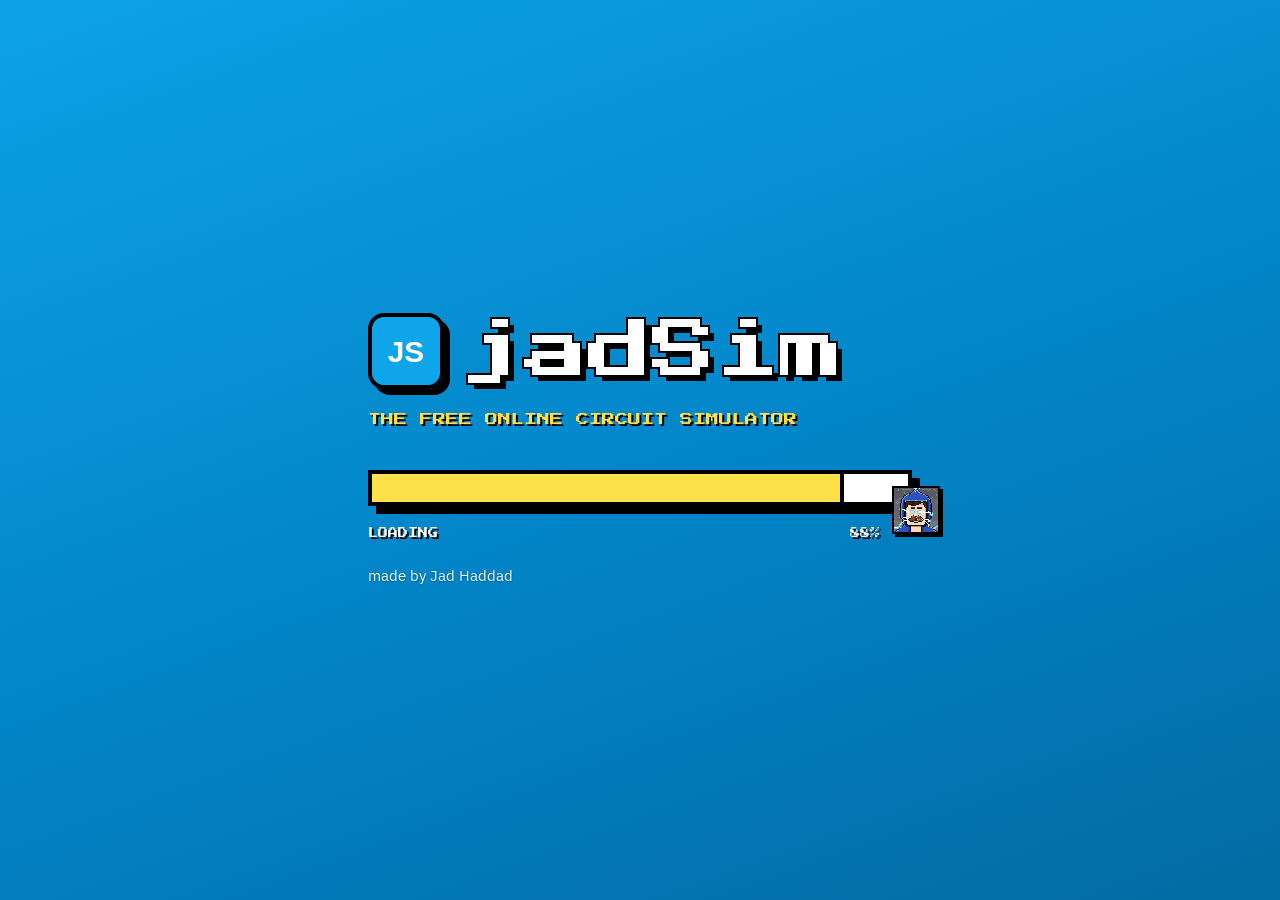
==== commit 8491534e: "jadSim: top bar fits iPad/Safari widths, wires never look joined where they are not - Top bar folds " ====
--- a/jadsim/index.html
+++ b/jadsim/index.html
@@ -29,7 +29,7 @@
         if (dark) document.documentElement.classList.add('dark');
       } catch (e) {}
     </script>
-    <script type="module" crossorigin src="./assets/index-BAy-s1iA.js"></script>
+    <script type="module" crossorigin src="./assets/index-BvW4fHUF.js"></script>
     <link rel="stylesheet" crossorigin href="./assets/index-B0g39QPf.css">
     <link rel="preload" as="image" href="./assets/jad-thumbs-BeWxXW-W.png">
   </head>
